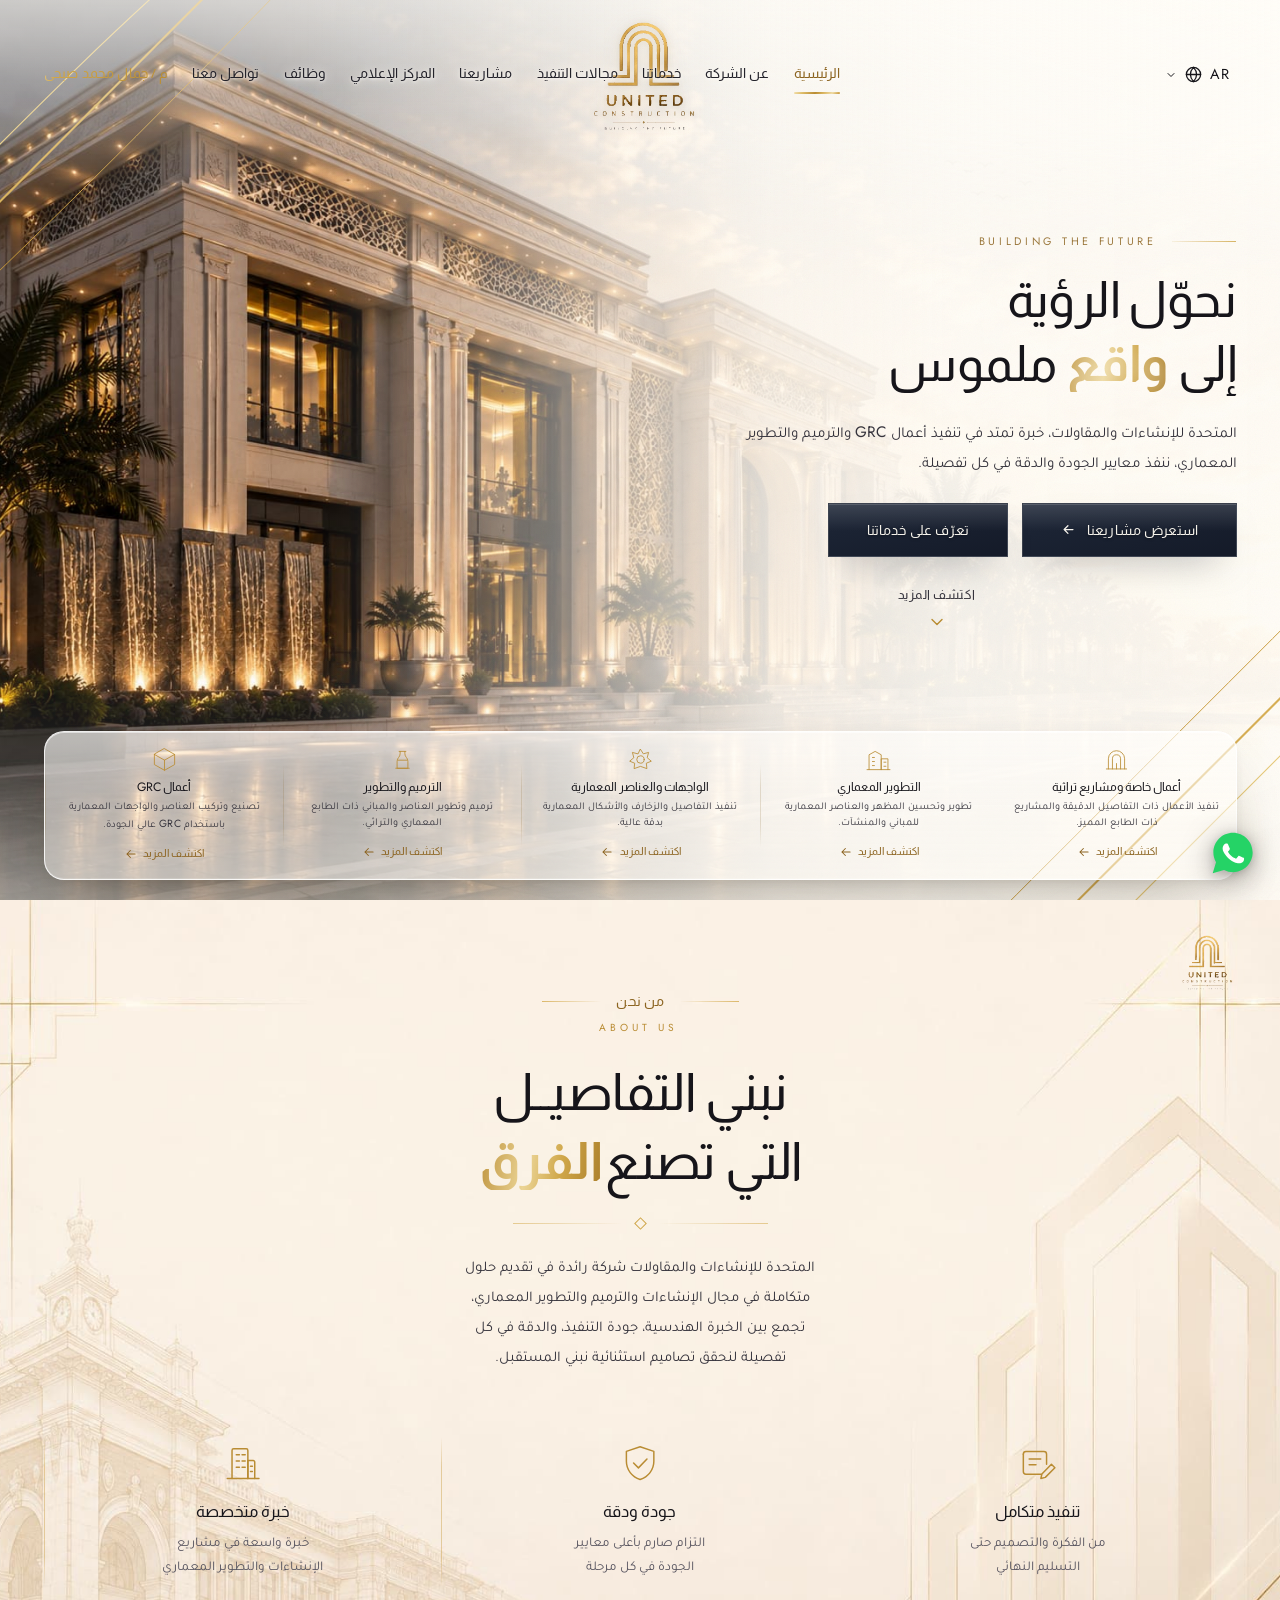
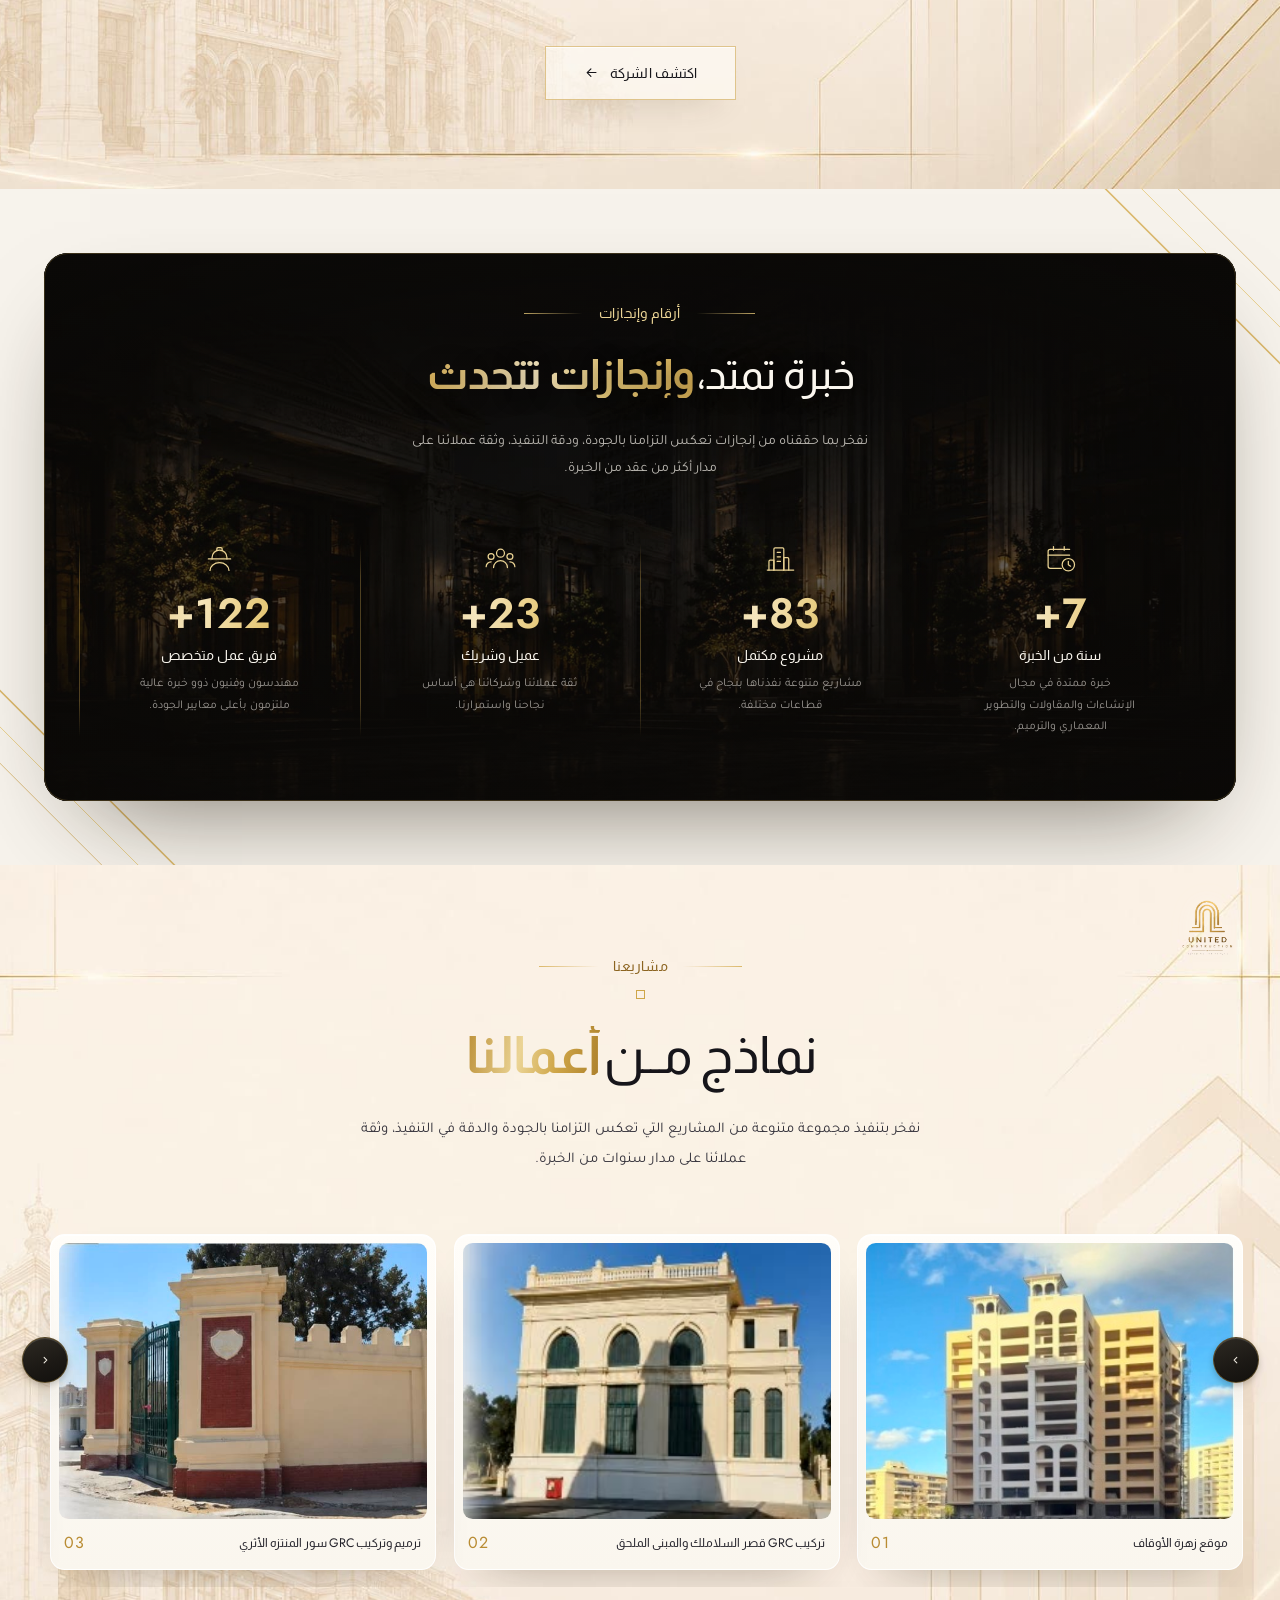
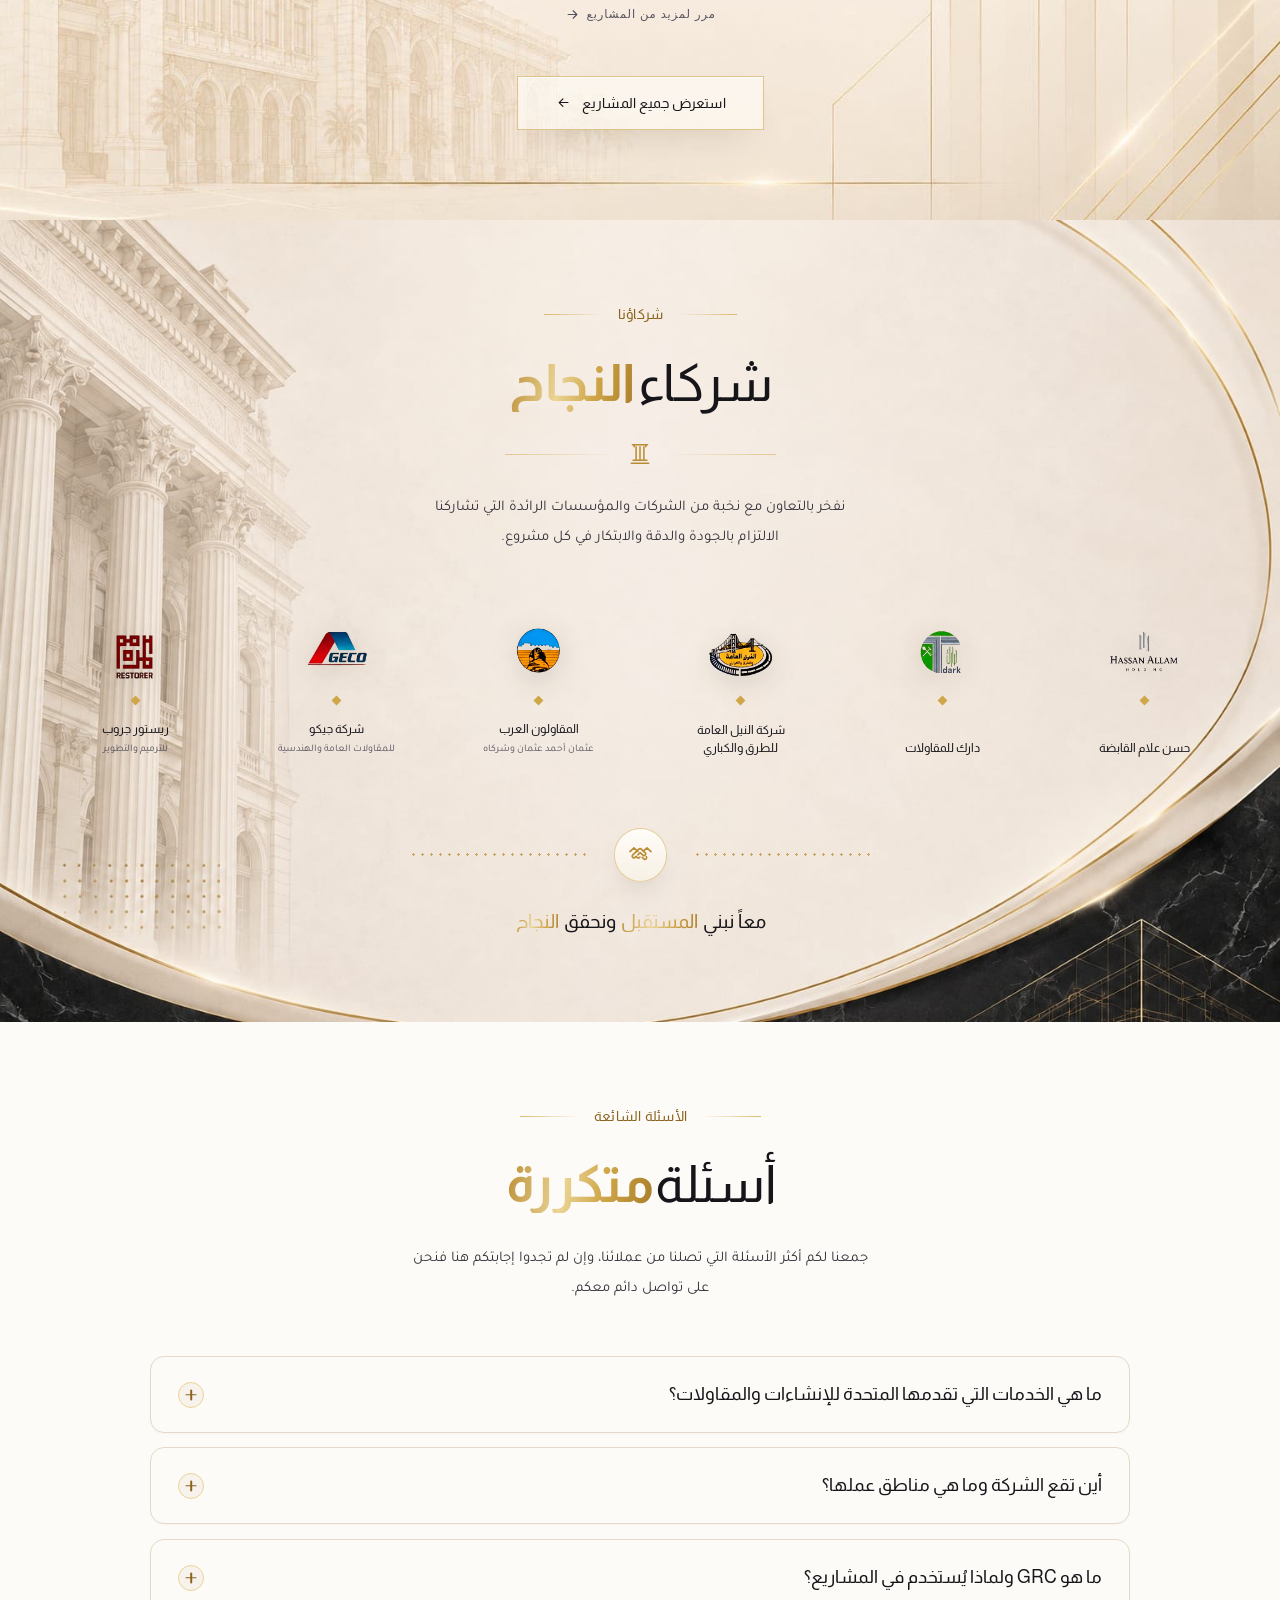
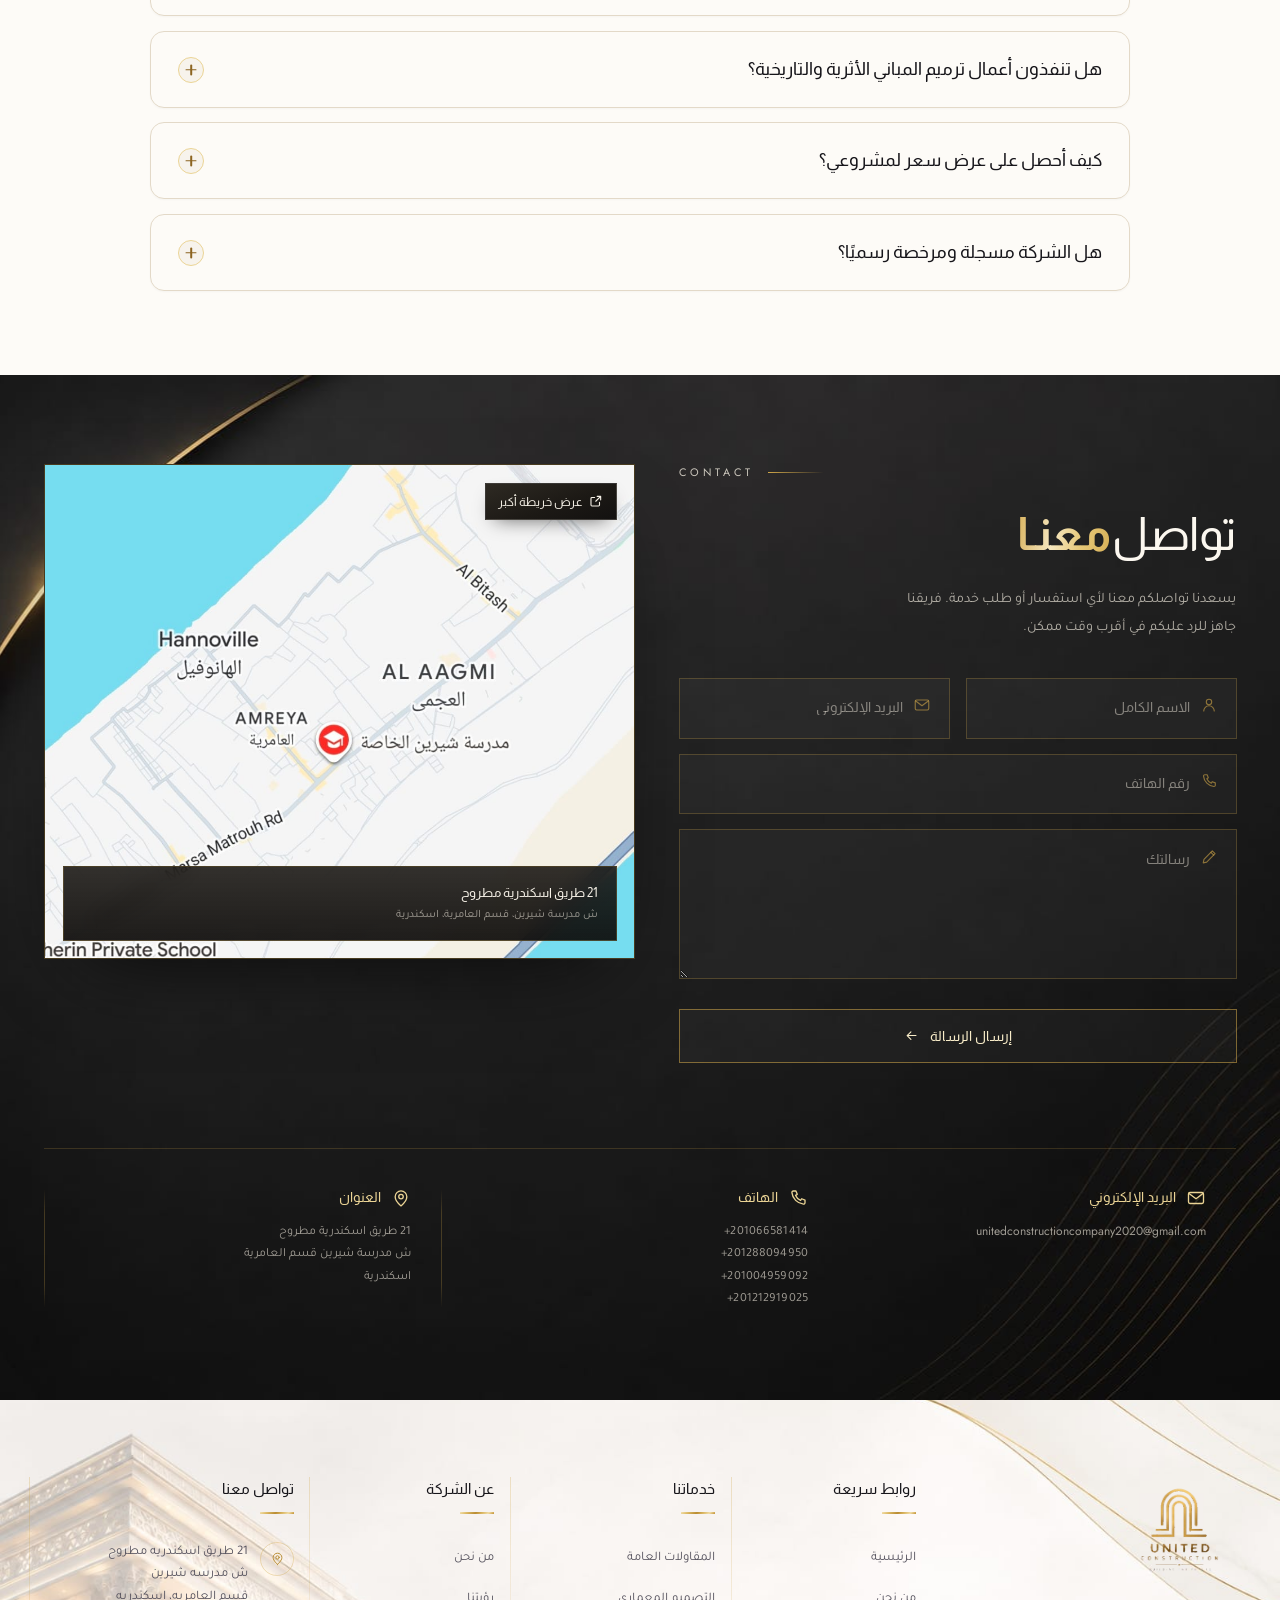
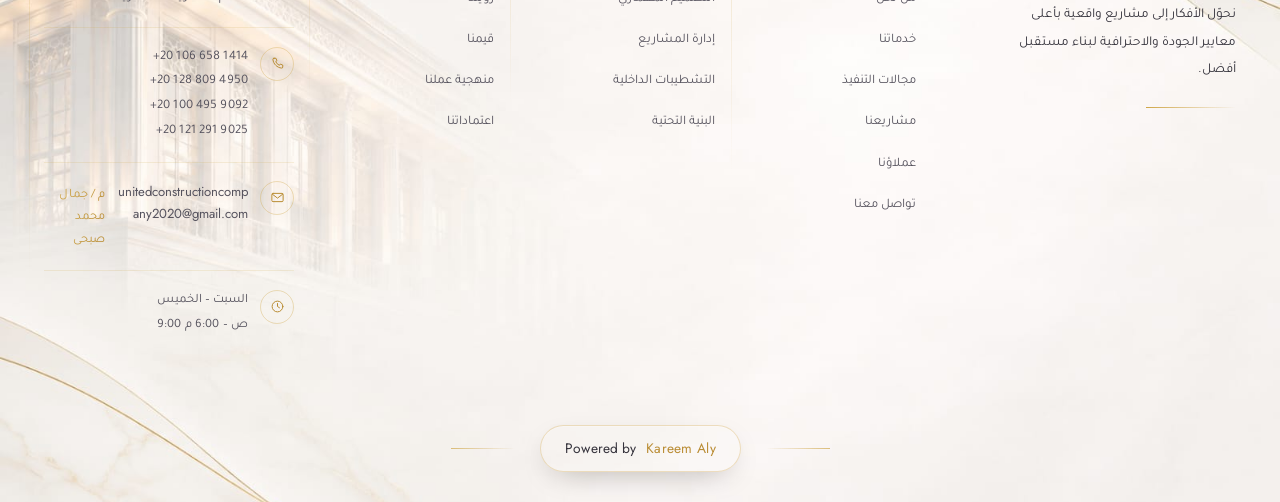
==== index.html @ d544c553 "Add FAQ section with FAQPage structured data Six questions answered from existing site content (serv" ====
<!DOCTYPE html>
<html lang="ar" dir="rtl" data-i18n-title="home.pageTitle">
<head>
<meta charset="UTF-8">
<meta name="viewport" content="width=device-width, initial-scale=1, viewport-fit=cover">
<meta name="theme-color" content="#F7F3EC">
<title>المتحدة للإنشاءات والمقاولات | United Construction</title>
<meta name="description" content="المتحدة للإنشاءات والمقاولات — خبرة تمتد في تنفيذ أعمال GRC والترميم والتطوير المعماري بأعلى معايير الجودة والدقة.">

<link rel="canonical" href="https://unitedconstructioneg.com/">
<meta property="og:type" content="website">
<meta property="og:site_name" content="المتحدة للإنشاءات والمقاولات">
<meta property="og:locale" content="ar_EG">
<meta property="og:url" content="https://unitedconstructioneg.com/">
<meta property="og:title" content="المتحدة للإنشاءات والمقاولات | United Construction">
<meta property="og:description" content="المتحدة للإنشاءات والمقاولات — خبرة تمتد في تنفيذ أعمال GRC والترميم والتطوير المعماري بأعلى معايير الجودة والدقة.">
<meta property="og:image" content="https://unitedconstructioneg.com/assets/hero-bg.jpg">
<meta name="twitter:card" content="summary_large_image">

<script type="application/ld+json">
{
  "@context": "https://schema.org",
  "@graph": [
    {
      "@type": ["GeneralContractor", "Organization"],
      "@id": "https://unitedconstructioneg.com/#organization",
      "name": "المتحدة للإنشاءات والمقاولات",
      "alternateName": "United Construction",
      "url": "https://unitedconstructioneg.com/",
      "logo": {
        "@type": "ImageObject",
        "url": "https://unitedconstructioneg.com/assets/logo.png",
        "width": 541,
        "height": 461
      },
      "image": "https://unitedconstructioneg.com/assets/hero-bg.jpg",
      "description": "المتحدة للإنشاءات والمقاولات — شركة مقاولات في الإسكندرية متخصصة في أعمال الترميم وتصنيع وتركيب GRC والتطوير المعماري والتشطيبات، بخبرة تمتد منذ 2020.",
      "foundingDate": "2020",
      "email": "unitedconstructioncompany2020@gmail.com",
      "telephone": "+201066581414",
      "address": {
        "@type": "PostalAddress",
        "streetAddress": "21 طريق اسكندرية مطروح، ش مدرسة شيرين",
        "addressLocality": "قسم العامرية",
        "addressRegion": "الإسكندرية",
        "addressCountry": "EG"
      },
      "geo": {
        "@type": "GeoCoordinates",
        "latitude": 31.1668088,
        "longitude": 29.8320788
      },
      "hasMap": "https://www.google.com/maps/search/?api=1&query=31.1668088%2C29.8320788",
      "areaServed": {
        "@type": "Country",
        "name": "مصر"
      },
      "contactPoint": [
        {
          "@type": "ContactPoint",
          "telephone": "+201066581414",
          "contactType": "customer service",
          "areaServed": "EG",
          "availableLanguage": ["ar", "en"]
        },
        {
          "@type": "ContactPoint",
          "telephone": "+201288094950",
          "contactType": "sales",
          "areaServed": "EG",
          "availableLanguage": ["ar", "en"]
        }
      ],
      "makesOffer": [
        { "@type": "Offer", "itemOffered": { "@type": "Service", "name": "المقاولات العامة" } },
        { "@type": "Offer", "itemOffered": { "@type": "Service", "name": "التصميم المعماري" } },
        { "@type": "Offer", "itemOffered": { "@type": "Service", "name": "إدارة المشاريع" } },
        { "@type": "Offer", "itemOffered": { "@type": "Service", "name": "التشطيبات الداخلية" } },
        { "@type": "Offer", "itemOffered": { "@type": "Service", "name": "البنية التحتية" } },
        { "@type": "Offer", "itemOffered": { "@type": "Service", "name": "تصنيع وتركيب GRC" } },
        { "@type": "Offer", "itemOffered": { "@type": "Service", "name": "الترميم وإعادة التأهيل" } }
      ]
    },
    {
      "@type": "WebSite",
      "@id": "https://unitedconstructioneg.com/#website",
      "url": "https://unitedconstructioneg.com/",
      "name": "المتحدة للإنشاءات والمقاولات",
      "inLanguage": "ar",
      "publisher": { "@id": "https://unitedconstructioneg.com/#organization" }
    },
    {
      "@type": "WebPage",
      "@id": "https://unitedconstructioneg.com/#webpage",
      "url": "https://unitedconstructioneg.com/",
      "name": "المتحدة للإنشاءات والمقاولات | United Construction",
      "isPartOf": { "@id": "https://unitedconstructioneg.com/#website" },
      "about": { "@id": "https://unitedconstructioneg.com/#organization" },
      "inLanguage": "ar"
    },
    {
      "@type": "FAQPage",
      "@id": "https://unitedconstructioneg.com/#faq",
      "inLanguage": "ar",
      "mainEntity": [
        {
          "@type": "Question",
          "name": "ما هي الخدمات التي تقدمها المتحدة للإنشاءات والمقاولات؟",
          "acceptedAnswer": {
            "@type": "Answer",
            "text": "نقدم المقاولات العامة والتصميم المعماري وإدارة المشاريع والتشطيبات الداخلية وأعمال البنية التحتية، إضافة إلى تصنيع وتركيب عناصر GRC وأعمال الترميم وإعادة التأهيل للمباني الأثرية والتاريخية."
          }
        },
        {
          "@type": "Question",
          "name": "أين تقع الشركة وما هي مناطق عملها؟",
          "acceptedAnswer": {
            "@type": "Answer",
            "text": "مقرنا في 21 طريق اسكندرية مطروح، ش مدرسة شيرين، قسم العامرية بالإسكندرية. ننفذ مشاريعنا في الإسكندرية وجميع أنحاء جمهورية مصر العربية."
          }
        },
        {
          "@type": "Question",
          "name": "ما هو GRC ولماذا يُستخدم في المشاريع؟",
          "acceptedAnswer": {
            "@type": "Answer",
            "text": "الـ GRC هو الخرسانة المسلحة بالألياف الزجاجية، ويُستخدم في تصنيع الواجهات والعناصر المعمارية والزخرفية. يتميز بخفة الوزن مع متانة عالية ومقاومة لعوامل الطقس، ويسمح بتنفيذ تفاصيل معمارية دقيقة تحاكي الحجر الطبيعي."
          }
        },
        {
          "@type": "Question",
          "name": "هل تنفذون أعمال ترميم المباني الأثرية والتاريخية؟",
          "acceptedAnswer": {
            "@type": "Answer",
            "text": "نعم، الترميم وإعادة التأهيل من أهم تخصصاتنا. من أعمالنا ترميم مبنى المتحف اليوناني الروماني، ومبنى محطة مصر، وسور المنتزه الأثري، وقصر السلاملك — بما يحافظ على الطابع المعماري الأصيل مع تلبية متطلبات الاستخدام الحديث."
          }
        },
        {
          "@type": "Question",
          "name": "كيف أحصل على عرض سعر لمشروعي؟",
          "acceptedAnswer": {
            "@type": "Answer",
            "text": "تواصل معنا عبر نموذج التواصل في الموقع أو على الهاتف أو واتساب، وسنقوم بدراسة متطلبات مشروعك وتحليلها ووضع خطة التنفيذ المناسبة قبل تقديم العرض."
          }
        },
        {
          "@type": "Question",
          "name": "هل الشركة مسجلة ومرخصة رسميًا؟",
          "acceptedAnswer": {
            "@type": "Answer",
            "text": "نعم، المتحدة للإنشاءات والمقاولات شركة مسجلة رسميًا ومرخصة لدى الجهات الحكومية المصرية، ولدينا البطاقة الضريبية وتسجيل ضريبة القيمة المضافة."
          }
        }
      ]
    },
    {
      "@type": "SiteNavigationElement",
      "@id": "https://unitedconstructioneg.com/#nav",
      "name": [
        "الرئيسية",
        "عن الشركة",
        "خدماتنا",
        "مجالات التنفيذ",
        "مشاريعنا",
        "عملاؤنا",
        "تواصل معنا"
      ],
      "url": [
        "https://unitedconstructioneg.com/",
        "https://unitedconstructioneg.com/about.html",
        "https://unitedconstructioneg.com/#services",
        "https://unitedconstructioneg.com/fields.html",
        "https://unitedconstructioneg.com/projects-all.html",
        "https://unitedconstructioneg.com/#partners",
        "https://unitedconstructioneg.com/#contact"
      ]
    }
  ]
}
</script>

<link rel="icon" href="assets/logo.png" type="image/png">
<link rel="preload" as="image" href="assets/hero-bg.jpg" fetchpriority="high">

<link rel="preconnect" href="https://fonts.googleapis.com">
<link rel="preconnect" href="https://fonts.gstatic.com" crossorigin>
<link href="https://fonts.googleapis.com/css2?family=Almarai:wght@300;400;700;800&family=Tajawal:wght@200;300;400;500;700;800&family=Cormorant+Garamond:wght@300;400;500&family=Jost:wght@300;400;500&display=swap" rel="stylesheet">

<link rel="stylesheet" href="style.css">
<link rel="stylesheet" href="i18n.css">

<noscript>
  <style>
    /* No JS → skip the entrance sequence and render the finished hero. */
    [data-anim]{ opacity:1 !important; filter:none !important; transform:none !important; }
    [data-anim="rail"]{ transform:translateY(-50%) !important; }
    .hero-img{ opacity:1 !important; transform:none !important; }
    .hero-scrim{ opacity:1 !important; }
    .hero-grain{ opacity:.045 !important; }
    .corner-lines{ opacity:.55 !important; }
    .mobile-menu, .menu-backdrop{ display:none !important; }
    /* Scroll reveals need JS to fire — render them finished instead. */
    [data-reveal]{ opacity:1 !important; transform:none !important; filter:none !important; }
    .sec-bg, .stats-bg{ opacity:1 !important; transform:none !important; }
  </style>
</noscript>
</head>

<body class="is-preload">

<!-- ============================================================
     HEADER
     ============================================================ -->
<header class="site-header" id="siteHeader">
  <div class="header-inner">

    <!-- Logo (right side in RTL) -->
    <a class="brand" href="#" data-i18n-attr="aria-label:a11y.brand" aria-label="المتحدة للإنشاءات والمقاولات — الصفحة الرئيسية" data-anim="logo">
      <img src="assets/logo.png" alt="شعار المتحدة للإنشاءات والمقاولات" data-i18n-attr="alt:a11y.logo" width="541" height="461" decoding="async">
    </a>

    <!-- Desktop navigation -->
    <nav class="main-nav" aria-label="التنقل الرئيسي" data-i18n-attr="aria-label:a11y.mainNav">
      <ul>
        <li><a class="nav-link is-active" href="#hero" data-anim="nav" data-i18n="nav.home">الرئيسية</a></li>
        <li><a class="nav-link" href="about.html" data-anim="nav" data-i18n="nav.about">عن الشركة</a></li>
        <li><a class="nav-link" href="#services" data-anim="nav" data-i18n="nav.services">خدماتنا</a></li>
        <li><a class="nav-link" href="fields.html" data-anim="nav" data-i18n="nav.fields">مجالات التنفيذ</a></li>
        <li><a class="nav-link" href="#projects" data-anim="nav" data-i18n="nav.projects">مشاريعنا</a></li>
        <li><a class="nav-link" href="#" data-anim="nav" data-i18n="nav.media">المركز الإعلامي</a></li>
        <li><a class="nav-link" href="#" data-anim="nav" data-i18n="nav.careers">وظائف</a></li>
        <li><a class="nav-link" href="#" data-anim="nav" data-i18n="nav.contact">تواصل معنا</a></li>
        <li><span class="nav-label" data-anim="nav" data-i18n="nav.engName">م. جمال</span></li>
      </ul>
    </nav>

    <!-- Menu control + language switch, always side by side -->
    <div class="header-actions">
      <div class="lang-wrap" data-anim="nav">
        <button class="lang-switch" type="button" id="langToggle"
                aria-label="اختيار اللغة" data-i18n-attr="aria-label:a11y.langSelect" aria-expanded="false" aria-haspopup="true" aria-controls="langMenu">
          <span class="lang-code" id="langCurrent">AR</span>
          <svg class="lang-globe" viewBox="0 0 24 24" aria-hidden="true" focusable="false">
            <circle cx="12" cy="12" r="9"/>
            <path d="M3 12h18M12 3c2.6 2.7 3.9 5.7 3.9 9s-1.3 6.3-3.9 9c-2.6-2.7-3.9-5.7-3.9-9S9.4 5.7 12 3z"/>
          </svg>
          <svg class="lang-caret" viewBox="0 0 24 24" aria-hidden="true" focusable="false">
            <path d="M6 9l6 6 6-6"/>
          </svg>
        </button>

        <div class="lang-menu" id="langMenu" role="menu" aria-labelledby="langToggle" hidden>
          <button type="button" role="menuitem" data-lang="ar" aria-current="true">
            <span data-i18n="lang.ar">العربية</span><span class="lm-code">AR</span>
          </button>
          <button type="button" role="menuitem" data-lang="en" aria-current="false">
            <span data-i18n="lang.en">English</span><span class="lm-code">EN</span>
          </button>
        </div>
      </div>

      <button class="menu-toggle" type="button" id="menuToggle"
              aria-label="فتح القائمة" data-i18n-attr="aria-label:a11y.menuOpen" aria-expanded="false" aria-controls="mobileMenu" data-anim="nav">
        <span></span><span></span><span></span>
      </button>
    </div>

  </div>
</header>

<!-- Mobile drawer -->
<div class="mobile-menu" id="mobileMenu" hidden>

  <button class="drawer-close" type="button" id="drawerClose" aria-label="إغلاق القائمة" data-i18n-attr="aria-label:a11y.menuClose">
    <svg viewBox="0 0 24 24" aria-hidden="true" focusable="false">
      <path d="M6 6l12 12M18 6L6 18"/>
    </svg>
  </button>

  <div class="drawer-brand">
    <img src="assets/logo.png" alt="شعار المتحدة للإنشاءات والمقاولات" data-i18n-attr="alt:a11y.logo" width="541" height="461" loading="lazy" decoding="async">
  </div>

  <nav aria-label="قائمة الجوال" data-i18n-attr="aria-label:a11y.mobileNav">
    <ul>
      <li><a class="is-active" href="#hero">
        <span class="mi-icon" aria-hidden="true">
          <svg viewBox="0 0 24 24" fill="none"><path d="M4 10.6L12 4l8 6.6"/><path d="M6 9.4V20h12V9.4"/><path d="M10 20v-5.4h4V20"/></svg>
        </span>
        <span data-i18n="nav.home">الرئيسية</span>
      </a></li>

      <li><a href="about.html">
        <span class="mi-icon" aria-hidden="true">
          <svg viewBox="0 0 24 24" fill="none"><circle cx="12" cy="8" r="3.6"/><path d="M5 20c0-3.9 3.1-7 7-7s7 3.1 7 7"/></svg>
        </span>
        <span data-i18n="nav.whoweare">من نحن</span>
      </a></li>

      <li><a href="#services">
        <span class="mi-icon" aria-hidden="true">
          <svg viewBox="0 0 24 24" fill="none"><rect x="4" y="4" width="6.4" height="6.4" rx="1.2"/><rect x="13.6" y="4" width="6.4" height="6.4" rx="1.2"/><rect x="4" y="13.6" width="6.4" height="6.4" rx="1.2"/><rect x="13.6" y="13.6" width="6.4" height="6.4" rx="1.2"/></svg>
        </span>
        <span data-i18n="nav.services">خدماتنا</span>
      </a></li>

      <li><a href="fields.html">
        <span class="mi-icon" aria-hidden="true">
          <svg viewBox="0 0 24 24" fill="none"><path d="M6 5h9l5 5v9a2 2 0 01-2 2H6a2 2 0 01-2-2V7a2 2 0 012-2z"/><path d="M15 5v5h5"/></svg>
        </span>
        <span data-i18n="nav.fields">مجالات التنفيذ</span>
      </a></li>

      <li><a href="#projects">
        <span class="mi-icon" aria-hidden="true">
          <svg viewBox="0 0 24 24" fill="none"><path d="M4 20V6.4A1.4 1.4 0 015.4 5h6.2A1.4 1.4 0 0113 6.4V20"/><path d="M13 20v-8.6h5.6A1.4 1.4 0 0120 12.8V20"/><path d="M2.6 20h18.8"/><path d="M6.6 9h1.8M9.8 9h1.8M6.6 13h1.8M9.8 13h1.8M15.6 15h1.8"/></svg>
        </span>
        <span data-i18n="nav.projects">مشاريعنا</span>
      </a></li>

      <li><a href="#stats">
        <span class="mi-icon" aria-hidden="true">
          <svg viewBox="0 0 24 24" fill="none"><circle cx="9.4" cy="8.4" r="3.1"/><path d="M3.4 19c0-3.3 2.7-6 6-6s6 2.7 6 6"/><path d="M16 5.6a3 3 0 010 5.7"/><path d="M17.4 13.4c1.9.7 3.2 2.5 3.2 4.6"/></svg>
        </span>
        <span data-i18n="nav.clients">عملاؤنا</span>
      </a></li>

      <li><a href="#">
        <span class="mi-icon" aria-hidden="true">
          <svg viewBox="0 0 24 24" fill="none"><rect x="3" y="5.4" width="18" height="13.2" rx="1.8"/><path d="M3.6 6.6L12 13l8.4-6.4"/></svg>
        </span>
        <span data-i18n="nav.contact">تواصل معنا</span>
      </a></li>

      <li><span class="nav-label" data-i18n="nav.engName">م. جمال</span></li>
    </ul>
  </nav>

  <div class="mobile-menu-foot">

    <ul class="drawer-info">
      <li>
        <span class="di-icon" aria-hidden="true">
          <svg viewBox="0 0 24 24" fill="none"><path d="M6.4 3.6h3.1l1.6 4-2 1.3a11.4 11.4 0 006 6l1.3-2 4 1.6v3.1a1.7 1.7 0 01-1.9 1.7C11.4 18.7 5.3 12.6 4.7 5.5a1.7 1.7 0 011.7-1.9z"/></svg>
        </span>
        <span class="di-text">
          <a href="tel:+201066581414" class="ltr-num">+201066581414</a>
          <a href="tel:+201288094950" class="ltr-num">+201288094950</a>
          <a href="tel:+201004959092" class="ltr-num">+201004959092</a>
          <a href="tel:+201212919025" class="ltr-num">+201212919025</a>
        </span>
      </li>

      <li>
        <span class="di-icon" aria-hidden="true">
          <svg viewBox="0 0 24 24" fill="none"><rect x="3" y="5.4" width="18" height="13.2" rx="1.8"/><path d="M3.6 6.6L12 13l8.4-6.4"/></svg>
        </span>
        <span class="di-text">
          <a href="mailto:unitedconstructioncompany2020@gmail.com" class="di-mail">unitedconstructioncompany2020@gmail.com</a>
        </span>
      </li>

      <li>
        <span class="di-icon" aria-hidden="true">
          <svg viewBox="0 0 24 24" fill="none"><path d="M12 21.5s7-5.9 7-11a7 7 0 10-14 0c0 5.1 7 11 7 11z"/><circle cx="12" cy="10.3" r="2.7"/></svg>
        </span>
        <span class="di-text">
          <a href="https://maps.google.com/?q=21+طريق+اسكندرية+مطروح+العامرية+اسكندرية" target="_blank" rel="noopener" data-i18n="drawer.address">21 طريق اسكندرية مطروح ش مدرسة شيرين قسم العامرية اسكندرية</a>
        </span>
      </li>
    </ul>



  </div>
</div>
<div class="menu-backdrop" id="menuBackdrop" hidden></div>


<!-- ============================================================
     HERO
     ============================================================ -->
<main>
<section class="hero" id="hero">

  <!-- Background: the still is the poster, so it paints instantly and
       also stands in wherever the video is blocked (data saver, iOS
       low-power mode, reduced-motion). -->
  <div class="hero-media" aria-hidden="true">
    <video class="hero-video" id="heroVideo"
           poster="assets/hero-bg.jpg"
           autoplay muted loop playsinline preload="metadata"
           disablepictureinpicture tabindex="-1">
      <source src="assets/hero-video.mp4" type="video/mp4">
    </video>
    <img class="hero-img" src="assets/hero-bg.jpg" alt="" fetchpriority="high" decoding="async">
    <div class="hero-scrim"></div>
    <div class="hero-grain"></div>
  </div>

  <!-- Corner ornaments -->
  <div class="corner-lines corner-lines--tr" aria-hidden="true"></div>
  <div class="corner-lines corner-lines--bl" aria-hidden="true"></div>

  <!-- Content -->
  <div class="hero-inner">
    <div class="hero-copy">

      <p class="eyebrow" data-anim="hero" style="--i:0">
        <span class="eyebrow-rule" aria-hidden="true"></span>
        <span data-i18n="hero.eyebrow">BUILDING THE FUTURE</span>
      </p>

      <h1 class="hero-title">
        <span class="line" data-anim="hero" style="--i:1" data-i18n="hero.title1">نحوّل الرؤية</span>
        <span class="line" data-anim="hero" style="--i:2"><span data-i18n="hero.title2Pre">إلى </span><em data-i18n="hero.title2Em">واقع</em><span data-i18n="hero.title2Post"> ملموس</span></span>
      </h1>

      <p class="hero-lede" data-anim="hero" style="--i:3" data-i18n="hero.lede" data-i18n-html>
        المتحدة للإنشاءات والمقاولات، خبرة تمتد في تنفيذ أعمال
        <span class="ltr">GRC</span> والترميم والتطوير المعماري،
        ننفذ معايير الجودة والدقة في كل تفصيلة.
      </p>

      <div class="hero-actions">
        <a class="btn btn-clear" href="projects-all.html" data-anim="hero" style="--i:4">
          <span data-i18n="hero.ctaProjects">استعرض مشاريعنا</span>
          <svg class="arrow" viewBox="0 0 24 24" aria-hidden="true" focusable="false"><path d="M19 12H5M11 6l-6 6 6 6"/></svg>
        </a>
        <a class="btn btn-clear" href="about.html" data-anim="hero" style="--i:5">
          <span data-i18n="hero.ctaServices">تعرّف على خدماتنا</span>
        </a>
      </div>

      <div class="hero-foot">


        <a class="scroll-cue" href="#about" data-anim="hero" style="--i:7">
          <span data-i18n="hero.scrollCue">اكتشف المزيد</span>
          <svg viewBox="0 0 24 24" aria-hidden="true" focusable="false"><path d="M6 9l6 6 6-6"/></svg>
        </a>
      </div>

    </div>
  </div>

  

  <!-- ==========================================================
       GLASS SERVICES BAR
       ========================================================== -->
  <div class="services-wrap" id="services" data-anim="services">
    <div class="services-glass">
      <div class="services-track" id="servicesTrack" role="list">

        <article class="service" role="listitem">
          <span class="service-icon" aria-hidden="true">
            <svg viewBox="0 0 40 40" fill="none">
              <path d="M8 34V19a12 12 0 0124 0v15"/>
              <path d="M14 34V19a6 6 0 0112 0v15"/>
              <path d="M5 34h30M20 34v-8"/>
            </svg>
          </span>
          <h3 data-i18n="svc1.title">أعمال خاصة ومشاريع تراثية</h3>
          <p data-i18n="svc1.desc">تنفيذ الأعمال ذات التفاصيل الدقيقة والمشاريع ذات الطابع المميز.</p>
          <a class="service-link" href="#"><span data-i18n="svc.discover">اكتشف المزيد</span>
            <svg viewBox="0 0 24 24" aria-hidden="true" focusable="false"><path d="M19 12H5M11 6l-6 6 6 6"/></svg>
          </a>
        </article>

        <article class="service" role="listitem">
          <span class="service-icon" aria-hidden="true">
            <svg viewBox="0 0 40 40" fill="none">
              <path d="M6 35V13l9-5 9 5v22"/><path d="M24 35V19h10v16"/><path d="M3 35h34"/>
              <path d="M11 17h3M11 23h3M11 29h3M28 24h3M28 30h3"/>
            </svg>
          </span>
          <h3 data-i18n="svc2.title">التطوير المعماري</h3>
          <p data-i18n="svc2.desc">تطوير وتحسين المظهر والعناصر المعمارية للمباني والمنشآت.</p>
          <a class="service-link" href="#"><span data-i18n="svc.discover">اكتشف المزيد</span>
            <svg viewBox="0 0 24 24" aria-hidden="true" focusable="false"><path d="M19 12H5M11 6l-6 6 6 6"/></svg>
          </a>
        </article>

        <article class="service" role="listitem">
          <span class="service-icon" aria-hidden="true">
            <svg viewBox="0 0 40 40" fill="none">
              <path d="M20 5l4.2 6.6L32 9.5l-2.1 7.8 6.1 5.2-7.4 3 .9 8-9.5-3.3L10.5 33.5l.9-8L4 22.5l6.1-5.2L8 9.5l7.8 2.1z"/>
              <circle cx="20" cy="20" r="5.5"/>
            </svg>
          </span>
          <h3 data-i18n="svc3.title">الواجهات والعناصر المعمارية</h3>
          <p data-i18n="svc3.desc">تنفيذ التفاصيل والزخارف والأشكال المعمارية بدقة عالية.</p>
          <a class="service-link" href="#"><span data-i18n="svc.discover">اكتشف المزيد</span>
            <svg viewBox="0 0 24 24" aria-hidden="true" focusable="false"><path d="M19 12H5M11 6l-6 6 6 6"/></svg>
          </a>
        </article>

        <article class="service" role="listitem">
          <span class="service-icon" aria-hidden="true">
            <svg viewBox="0 0 40 40" fill="none">
              <path d="M15 8h10M16.5 8v3.5c0 5-4.5 6-4.5 11V33h16V22.5c0-5-4.5-6-4.5-11V8"/>
              <path d="M10 33h20"/><path d="M13.5 21h13"/>
            </svg>
          </span>
          <h3 data-i18n="svc4.title">الترميم والتطوير</h3>
          <p data-i18n="svc4.desc">ترميم وتطوير العناصر والمباني ذات الطابع المعماري والتراثي.</p>
          <a class="service-link" href="#"><span data-i18n="svc.discover">اكتشف المزيد</span>
            <svg viewBox="0 0 24 24" aria-hidden="true" focusable="false"><path d="M19 12H5M11 6l-6 6 6 6"/></svg>
          </a>
        </article>

        <article class="service" role="listitem">
          <span class="service-icon" aria-hidden="true">
            <svg viewBox="0 0 40 40" fill="none">
              <path d="M20 4l15 8.5v15L20 36 5 27.5v-15z"/>
              <path d="M5 12.5L20 21l15-8.5M20 21v15"/>
            </svg>
          </span>
          <h3><span data-i18n="svc5.titlePre">أعمال </span><span class="ltr">GRC</span><span data-i18n="svc5.titlePost"></span></h3>
          <p><span data-i18n="svc5.desc1">تصنيع وتركيب العناصر والواجهات المعمارية باستخدام </span><span class="ltr">GRC</span><span data-i18n="svc5.desc2"> عالي الجودة.</span></p>
          <a class="service-link" href="#"><span data-i18n="svc.discover">اكتشف المزيد</span>
            <svg viewBox="0 0 24 24" aria-hidden="true" focusable="false"><path d="M19 12H5M11 6l-6 6 6 6"/></svg>
          </a>
        </article>

      </div>
    </div>

    <!-- mobile carousel progress -->
    <div class="services-dots" id="servicesDots" aria-hidden="true"></div>
  </div>

</section>


<!-- ============================================================
     02 · ABOUT US
     ============================================================ -->
<section class="sec sec--about" id="about" aria-labelledby="aboutTitle">

  <div class="sec-bg" aria-hidden="true"></div>
  <img class="sec-mark" src="assets/logo.png" alt="" width="541" height="461" loading="lazy" decoding="async" aria-hidden="true">

  <div class="sec-inner">

    <div class="sec-head">
      <p class="sec-kicker" data-reveal style="--r:0">
        <span class="k-rule" aria-hidden="true"></span>
        <span data-i18n="about.kicker">من نحن</span>
        <span class="k-rule" aria-hidden="true"></span>
      </p>
      <p class="sec-kicker-en" data-reveal style="--r:1">About&nbsp;Us</p>

      <h2 class="sec-title" id="aboutTitle" data-reveal data-split>
        <span class="line" data-i18n="about.title1">نبني التفاصيــل</span>
        <span class="line"><span data-i18n="about.title2Pre">التي تصنع </span><em data-i18n="about.title2Em">الفرق</em></span>
      </h2>

      <div class="sec-rule" data-reveal style="--r:2" aria-hidden="true">
        <span></span><i></i><span></span>
      </div>

      <p class="sec-lede" data-reveal style="--r:3" data-i18n="about.lede">
        المتحدة للإنشاءات والمقاولات شركة رائدة في تقديم حلول متكاملة في مجال
        الإنشاءات والترميم والتطوير المعماري، تجمع بين الخبرة الهندسية،
        جودة التنفيذ، والدقة في كل تفصيلة لنحقق تصاميم استثنائية نبني المستقبل.
      </p>
    </div>

    <ul class="pillars">

      <li class="pillar" data-reveal style="--r:4">
        <span class="pillar-icon" aria-hidden="true">
          <svg viewBox="0 0 40 40" fill="none">
            <path d="M6 11.5A2.5 2.5 0 018.5 9h17A2.5 2.5 0 0128 11.5V21"/>
            <path d="M6 11.5V28a2.5 2.5 0 002.5 2.5H23"/>
            <path d="M11.5 16h11M11.5 21.5h6.5"/>
            <path d="M32.6 21.1l3.3 3.3-9.1 9.1-4.2 1 1-4.2 9-9.2z"/>
          </svg>
        </span>
        <h3 data-i18n="pillar1.title">تنفيذ متكامل</h3>
        <p data-i18n="pillar1.desc">من الفكرة والتصميم حتى التسليم النهائي</p>
      </li>

      <li class="pillar" data-reveal style="--r:5">
        <span class="pillar-icon" aria-hidden="true">
          <svg viewBox="0 0 40 40" fill="none">
            <path d="M20 4.5l13 4.4v9.4c0 7.9-5.3 14.9-13 17.2-7.7-2.3-13-9.3-13-17.2V8.9l13-4.4z"/>
            <path d="M13.8 19.9l4.6 4.6 8.1-8.4"/>
          </svg>
        </span>
        <h3 data-i18n="pillar2.title">جودة ودقة</h3>
        <p data-i18n="pillar2.desc">التزام صارم بأعلى معايير الجودة في كل مرحلة</p>
      </li>

      <li class="pillar" data-reveal style="--r:6">
        <span class="pillar-icon" aria-hidden="true">
          <svg viewBox="0 0 40 40" fill="none">
            <path d="M9.5 34.5V8A1.5 1.5 0 0111 6.5h12A1.5 1.5 0 0124.5 8v26.5"/>
            <path d="M24.5 34.5V17.5h5A1.5 1.5 0 0131 19v15.5"/>
            <path d="M5 34.5h30"/>
            <path d="M13.5 12h3M19 12h3M13.5 18h3M19 18h3M13.5 24h3M19 24h3M27 23h1.8M27 28h1.8"/>
          </svg>
        </span>
        <h3 data-i18n="pillar3.title">خبرة متخصصة</h3>
        <p data-i18n="pillar3.desc">خبرة واسعة في مشاريع الإنشاءات والتطوير المعماري</p>
      </li>

    </ul>

    <div class="sec-cta" data-reveal style="--r:7">
      <a class="btn btn-outline" href="about.html">
        <span data-i18n="about.cta">اكتشف الشركة</span>
        <svg class="arrow" viewBox="0 0 24 24" aria-hidden="true" focusable="false"><path d="M19 12H5M11 6l-6 6 6 6"/></svg>
      </a>
    </div>

  </div>
</section>


<!-- ============================================================
     03 · NUMBERS & ACHIEVEMENTS
     ============================================================ -->
<section class="sec sec--stats" id="stats" aria-labelledby="statsTitle">

  <span class="stats-orn stats-orn--tr" aria-hidden="true"></span>
  <span class="stats-orn stats-orn--bl" aria-hidden="true"></span>

  <div class="sec-inner">
    <div class="stats-card">

      <div class="stats-bg" aria-hidden="true"></div>
      <div class="stats-veil" aria-hidden="true"></div>

      <div class="stats-content">

        <div class="sec-head">
          <p class="sec-kicker" data-reveal style="--r:0">
            <span class="k-rule" aria-hidden="true"></span>
            <span data-i18n="stats.kicker">أرقام وإنجازات</span>
            <span class="k-rule" aria-hidden="true"></span>
          </p>

          <h2 class="sec-title" id="statsTitle" data-reveal data-split>
            <span class="line"><span data-i18n="stats.titlePre">خبرة تمتد، </span><em data-i18n="stats.titleEm">وإنجازات تتحدث</em></span>
          </h2>

          <p class="sec-lede" data-reveal style="--r:2" data-i18n="stats.lede">
            نفخر بما حققناه من إنجازات تعكس التزامنا بالجودة، ودقة التنفيذ، وثقة عملائنا
            على مدار أكثر من عقد من الخبرة.
          </p>
        </div>

        <ul class="stats-grid">

          <li class="stat" data-reveal style="--r:3">
            <span class="stat-icon" aria-hidden="true">
              <svg viewBox="0 0 40 40" fill="none">
                <path d="M28.5 9H7.5A2.5 2.5 0 005 11.5v18A2.5 2.5 0 007.5 32H21"/>
                <path d="M5 16h26M11.5 5.5V10M24.5 5.5V10"/>
                <path d="M31 9h-2.5"/>
                <circle cx="29.5" cy="27.5" r="7.5"/>
                <path d="M29.5 23.4v4.1l2.7 1.8"/>
              </svg>
            </span>
            <span class="stat-num"><span class="stat-plus">+</span><span class="stat-val" data-count="15">15</span></span>
            <h3 class="stat-label" data-i18n="stat1.label">سنة من الخبرة</h3>
            <p class="stat-desc" data-i18n="stat1.desc">خبرة ممتدة في مجال الإنشاءات والمقاولات والتطوير المعماري والترميم.</p>
          </li>

          <li class="stat" data-reveal style="--r:4">
            <span class="stat-icon" aria-hidden="true">
              <svg viewBox="0 0 40 40" fill="none">
                <path d="M12 34V8.5A1.5 1.5 0 0113.5 7h9A1.5 1.5 0 0124 8.5V34"/>
                <path d="M24 34V19h4.5A1.5 1.5 0 0130 20.5V34"/>
                <path d="M12 34V22H7.5A1.5 1.5 0 006 23.5V34"/>
                <path d="M4 34h32"/>
                <path d="M16 12.5h4M16 18h4M16 23.5h4"/>
              </svg>
            </span>
            <span class="stat-num"><span class="stat-plus">+</span><span class="stat-val" data-count="100">100</span></span>
            <h3 class="stat-label" data-i18n="stat2.label">مشروع مكتمل</h3>
            <p class="stat-desc" data-i18n="stat2.desc">مشاريع متنوعة نفذناها بنجاح في قطاعات مختلفة.</p>
          </li>

          <li class="stat" data-reveal style="--r:5">
            <span class="stat-icon" aria-hidden="true">
              <svg viewBox="0 0 40 40" fill="none">
                <circle cx="20" cy="13.5" r="4.8"/>
                <path d="M11.6 31c0-4.6 3.8-8.4 8.4-8.4s8.4 3.8 8.4 8.4"/>
                <circle cx="8.6" cy="17.6" r="3.6"/>
                <path d="M2.6 30c0-3.3 2.7-6 6-6"/>
                <circle cx="31.4" cy="17.6" r="3.6"/>
                <path d="M37.4 30c0-3.3-2.7-6-6-6"/>
              </svg>
            </span>
            <span class="stat-num"><span class="stat-plus">+</span><span class="stat-val" data-count="50">50</span></span>
            <h3 class="stat-label" data-i18n="stat3.label">عميل وشريك</h3>
            <p class="stat-desc" data-i18n="stat3.desc">ثقة عملائنا وشركائنا هي أساس نجاحنا واستمرارنا.</p>
          </li>

          <li class="stat" data-reveal style="--r:6">
            <span class="stat-icon" aria-hidden="true">
              <svg viewBox="0 0 40 40" fill="none">
                <path d="M11 20.5v-1.7a9 9 0 0118 0v1.7"/>
                <path d="M6.5 20.5h27"/>
                <path d="M16.8 10.6V8.4A1.6 1.6 0 0118.4 6.8h3.2a1.6 1.6 0 011.6 1.6v2.2"/>
                <path d="M8.5 34.5c0-5.2 5.1-9.4 11.5-9.4s11.5 4.2 11.5 9.4"/>
              </svg>
            </span>
            <span class="stat-num"><span class="stat-plus">+</span><span class="stat-val" data-count="250">250</span></span>
            <h3 class="stat-label" data-i18n="stat4.label">فريق عمل متخصص</h3>
            <p class="stat-desc" data-i18n="stat4.desc">مهندسون وفنيون ذوو خبرة عالية ملتزمون بأعلى معايير الجودة.</p>
          </li>

        </ul>

      </div>
    </div>
  </div>
</section>


<!-- ============================================================
     04 · PROJECTS
     ============================================================ -->
<section class="sec sec--projects" id="projects" aria-labelledby="projectsTitle">

  <div class="sec-bg" aria-hidden="true"></div>
  <img class="sec-mark" src="assets/logo.png" alt="" width="541" height="461" loading="lazy" decoding="async" aria-hidden="true">

  <div class="sec-inner">

    <div class="sec-head">
      <p class="sec-kicker" data-reveal style="--r:0">
        <span class="k-rule" aria-hidden="true"></span>
        <span data-i18n="projects.kicker">مشاريعنا</span>
        <span class="k-rule" aria-hidden="true"></span>
      </p>
      <span class="sec-dia" data-reveal style="--r:1" aria-hidden="true"></span>

      <h2 class="sec-title" id="projectsTitle" data-reveal data-split>
        <span class="line"><span data-i18n="projects.titlePre">نماذج مــن </span><em data-i18n="projects.titleEm">أعمالنا</em></span>
      </h2>

      <p class="sec-lede" data-reveal style="--r:2" data-i18n="projects.lede">
        نفخر بتنفيذ مجموعة متنوعة من المشاريع التي تعكس التزامنا بالجودة والدقة في التنفيذ،
        وثقة عملائنا على مدار سنوات من الخبرة.
      </p>
    </div>

    <div class="projects-rail" data-reveal style="--r:3">

      <button class="rail-nav rail-nav--prev" type="button" id="projPrev" aria-label="المشاريع السابقة" data-i18n-attr="aria-label:projects.prev" aria-controls="projectsTrack">
        <svg viewBox="0 0 24 24" aria-hidden="true" focusable="false"><path d="M15 6l-6 6 6 6"/></svg>
      </button>
      <button class="rail-nav rail-nav--next" type="button" id="projNext" aria-label="المشاريع التالية" data-i18n-attr="aria-label:projects.next" aria-controls="projectsTrack">
        <svg viewBox="0 0 24 24" aria-hidden="true" focusable="false"><path d="M9 6l6 6-6 6"/></svg>
      </button>

    <ul class="projects-grid" id="projectsTrack" tabindex="0" aria-label="قائمة المشاريع، يمكن التمرير أفقيًا" data-i18n-attr="aria-label:projects.listLabel">

      <li class="project-card" data-reveal style="--r:3">
        <a href="project.html?id=7">
        <div class="pc-media"><img src="assets/p7/hero.jpeg" alt="موقع زهرة الأوقاف" loading="lazy" decoding="async" width="196" height="150"></div>
        <div class="pc-foot">
          <h3 class="pc-title" data-i18n="p7.title">موقع زهرة الأوقاف</h3>
          <span class="pc-num">01</span>
        </div>
        </a>
      </li>

      <li class="project-card" data-reveal style="--r:4">
        <a href="project.html?id=6">
        <div class="pc-media"><img src="assets/p6/hero.jpg" alt="تركيب GRC قصر السلاملك والمبنى الملحق" loading="lazy" decoding="async" width="204" height="153"></div>
        <div class="pc-foot">
          <h3 class="pc-title"><span data-i18n="p6.titlePre">تركيب </span><span class="ltr">GRC</span><span data-i18n="p6.titlePost"> قصر السلاملك والمبنى الملحق</span></h3>
          <span class="pc-num">02</span>
        </div>
        </a>
      </li>

      <li class="project-card" data-reveal style="--r:5">
        <a href="project.html?id=3">
        <div class="pc-media"><img src="assets/p3/hero.jpeg" alt="ترميم وتركيب GRC سور المنتزه الأثري" loading="lazy" decoding="async" width="201" height="154"></div>
        <div class="pc-foot">
          <h3 class="pc-title"><span data-i18n="p3.titlePre">ترميم وتركيب </span><span class="ltr">GRC</span><span data-i18n="p3.titlePost"> سور المنتزه الأثري</span></h3>
          <span class="pc-num">03</span>
        </div>
        </a>
      </li>

      <li class="project-card" data-reveal style="--r:6">
        <a href="project.html?id=4">
        <div class="pc-media"><img src="assets/p4/hero.jpg" alt="تركيب GRC شاطئ فريدة المنتزه" loading="lazy" decoding="async" width="202" height="151"></div>
        <div class="pc-foot">
          <h3 class="pc-title"><span data-i18n="p4.titlePre">تركيب </span><span class="ltr">GRC</span><span data-i18n="p4.titlePost"> شاطئ فريدة المنتزه</span></h3>
          <span class="pc-num">04</span>
        </div>
        </a>
      </li>

      <li class="project-card" data-reveal style="--r:7">
        <a href="project.html?id=5">
        <div class="pc-media"><img src="assets/p5/hero.jpg" alt="تركيب GRC بوابة المعمورة المنتزه" loading="lazy" decoding="async" width="204" height="142"></div>
        <div class="pc-foot">
          <h3 class="pc-title"><span data-i18n="p5.titlePre">تركيب </span><span class="ltr">GRC</span><span data-i18n="p5.titlePost"> بوابة المعمورة المنتزه</span></h3>
          <span class="pc-num">05</span>
        </div>
        </a>
      </li>

      <li class="project-card" data-reveal style="--r:8">
        <a href="project.html?id=2">
        <div class="pc-media"><img src="assets/p2/hero.jpeg" alt="ترميم وتطوير مبنى محطة مصر بالإسكندرية" loading="lazy" decoding="async" width="241" height="141"></div>
        <div class="pc-foot">
          <h3 class="pc-title" data-i18n="p2.title">ترميم وتطوير مبنى (محطة مصر) بالإسكندرية</h3>
          <span class="pc-num">06</span>
        </div>
        </a>
      </li>

      <li class="project-card" data-reveal style="--r:9">
        <a href="project.html?id=1">
        <div class="pc-media"><img src="assets/p1/hero.jpg" alt="تركيب GRC مبنى ساحة المتحف اليوناني الروماني" loading="lazy" decoding="async" width="225" height="141"></div>
        <div class="pc-foot">
          <h3 class="pc-title"><span data-i18n="p1.titlePre">تركيب </span><span class="ltr">GRC</span><span data-i18n="p1.titlePost"> مبنى ساحة المتحف اليوناني الروماني</span></h3>
          <span class="pc-num">07</span>
        </div>
        </a>
      </li>

    </ul>

    <p class="pg-more" aria-hidden="true">
      <span>
        <span data-i18n="projects.scrollMore">مرر لمزيد من المشاريع</span>
        <svg viewBox="0 0 24 24" aria-hidden="true" focusable="false"><path d="M5 12h14M13 6l6 6-6 6"/></svg>
      </span>
    </p>

    </div>

    <div class="sec-cta" data-reveal style="--r:10">
      <a class="btn btn-outline" href="projects-all.html">
        <span data-i18n="projects.viewAll">استعرض جميع المشاريع</span>
        <svg class="arrow" viewBox="0 0 24 24" aria-hidden="true" focusable="false"><path d="M19 12H5M11 6l-6 6 6 6"/></svg>
      </a>
    </div>

  </div>
</section>

</main>


<!-- ============================================================
     05 · PARTNERS
     ============================================================ -->
<section class="sec sec--partners" id="partners" aria-labelledby="partnersTitle">

  <div class="sec-bg" aria-hidden="true"></div>

  <div class="sec-inner">

    <div class="sec-head">
      <p class="sec-kicker" data-reveal style="--r:0">
        <span class="k-rule" aria-hidden="true"></span>
        <span data-i18n="partners.kicker">شركاؤنا</span>
        <span class="k-rule" aria-hidden="true"></span>
      </p>

      <h2 class="sec-title" id="partnersTitle" data-reveal data-split>
        <span class="line"><span data-i18n="partners.titlePre">شركاء </span><em data-i18n="partners.titleEm">النجاح</em></span>
      </h2>

      <div class="sec-rule sec-rule--column" data-reveal style="--r:2" aria-hidden="true">
        <span></span>
        <i class="rule-column">
          <svg viewBox="0 0 24 24" fill="none">
            <path d="M5 3.4h14M6.6 3.4v1.9M17.4 3.4v1.9"/>
            <path d="M8.4 5.3v12.4M12 5.3v12.4M15.6 5.3v12.4"/>
            <path d="M5.6 17.7h12.8M4 20.6h16"/>
          </svg>
        </i>
        <span></span>
      </div>

      <p class="sec-lede" data-reveal style="--r:3" data-i18n="partners.lede">
        نفخر بالتعاون مع نخبة من الشركات والمؤسسات الرائدة التي تشاركنا الالتزام
        بالجودة والدقة والابتكار في كل مشروع.
      </p>
    </div>

    <ul class="partners-grid">

      <li class="partner" data-reveal style="--r:4">
        <span class="pt-plate">
          <span class="pt-logo"><img src="assets/partner-1.png" alt="حسن علام القابضة" loading="lazy" decoding="async"></span>
          <span class="pt-dot" aria-hidden="true"></span>
          <span class="pt-name" data-i18n="partner1.name">حسن علام القابضة</span>
        </span>
      </li>

      <li class="partner" data-reveal style="--r:5">
        <span class="pt-plate">
          <span class="pt-logo"><img src="assets/partner-2.png" alt="دارك للمقاولات" loading="lazy" decoding="async"></span>
          <span class="pt-dot" aria-hidden="true"></span>
          <span class="pt-name" data-i18n="partner2.name">دارك للمقاولات</span>
        </span>
      </li>

      <li class="partner" data-reveal style="--r:6">
        <span class="pt-plate">
          <span class="pt-logo"><img src="assets/partner-3.png" alt="شركة النيل العامة للطرق والكباري" loading="lazy" decoding="async"></span>
          <span class="pt-dot" aria-hidden="true"></span>
          <span class="pt-name" data-i18n="partner3.name" data-i18n-html>شركة النيل العامة<br>للطرق والكباري</span>
        </span>
      </li>

      <li class="partner" data-reveal style="--r:7">
        <span class="pt-plate">
          <span class="pt-logo"><img src="assets/partner-4.png" alt="المقاولون العرب — عثمان أحمد عثمان وشركاه" loading="lazy" decoding="async"></span>
          <span class="pt-dot" aria-hidden="true"></span>
          <span class="pt-name"><span data-i18n="partner4.name">المقاولون العرب</span>
            <small data-i18n="partner4.sub">عثمان أحمد عثمان وشركاه</small>
          </span>
        </span>
      </li>

      <li class="partner" data-reveal style="--r:8">
        <span class="pt-plate">
          <span class="pt-logo"><img src="assets/partner-5.png" alt="شركة جيكو للمقاولات العامة والهندسية" loading="lazy" decoding="async"></span>
          <span class="pt-dot" aria-hidden="true"></span>
          <span class="pt-name"><span data-i18n="partner5.name">شركة جيكو</span>
            <small data-i18n="partner5.sub">للمقاولات العامة والهندسية</small>
          </span>
        </span>
      </li>

      <li class="partner" data-reveal style="--r:9">
        <span class="pt-plate">
          <span class="pt-logo"><img src="assets/partner-6.png" alt="ريستور جروب للترميم والتطوير" loading="lazy" decoding="async"></span>
          <span class="pt-dot" aria-hidden="true"></span>
          <span class="pt-name"><span data-i18n="partner6.name">ريستور جروب</span>
            <small data-i18n="partner6.sub">للترميم والتطوير</small>
          </span>
        </span>
      </li>

    </ul>

    <p class="partners-foot" data-reveal style="--r:10">
      <span class="pf-rule" aria-hidden="true"></span>
      <span class="pf-mark" aria-hidden="true">
        <svg viewBox="0 0 24 24" fill="none">
          <path d="M9.6 12.3l2.1-2 2.6 2.4a1.5 1.5 0 002-2.2l-3.3-3a2 2 0 00-2.7 0L8 9.7"/>
          <path d="M2.6 9.4l3.6-3.3 3.5 3.2M21.4 9.4l-3.6-3.3-3.2 3"/>
          <path d="M8 9.7l-3 2.8a1.5 1.5 0 002 2.2l1-.9 1 .9a1.5 1.5 0 002.1 0l.4-.4"/>
          <path d="M13.6 14.6l1.6 1.5a1.5 1.5 0 002-2.2"/>
        </svg>
      </span>
      <span class="pf-rule" aria-hidden="true"></span>
    </p>

    <p class="partners-slogan" data-reveal style="--r:11">
      <span data-i18n="partners.sloganPre">معاً نبني </span><em data-i18n="partners.sloganEm1">المستقبل</em><span data-i18n="partners.sloganMid"> ونحقق </span><em data-i18n="partners.sloganEm2">النجاح</em>
    </p>

  </div>
</section>


<!-- ============================================================
     06 · FAQ
     ============================================================ -->
<section class="sec sec--faq" id="faq" aria-labelledby="faqTitle">

  <div class="sec-inner">

    <div class="sec-head">
      <p class="sec-kicker" data-reveal style="--r:0">
        <span class="k-rule" aria-hidden="true"></span>
        <span data-i18n="faq.kicker">الأسئلة الشائعة</span>
        <span class="k-rule" aria-hidden="true"></span>
      </p>

      <h2 class="sec-title" id="faqTitle" data-reveal data-split>
        <span class="line"><span data-i18n="faq.titlePre">أسئلة </span><em data-i18n="faq.titleEm">متكررة</em></span>
      </h2>

      <p class="sec-lede" data-reveal style="--r:2" data-i18n="faq.lede">
        جمعنا لكم أكثر الأسئلة التي تصلنا من عملائنا، وإن لم تجدوا إجابتكم
        هنا فنحن على تواصل دائم معكم.
      </p>
    </div>

    <ul class="faq-list">

      <li class="faq-item" data-reveal style="--r:3">
        <details>
          <summary>
            <span class="fq-q" data-i18n="faq.q1">ما هي الخدمات التي تقدمها المتحدة للإنشاءات والمقاولات؟</span>
            <span class="fq-mark" aria-hidden="true"></span>
          </summary>
          <div class="fq-a">
            <p data-i18n="faq.a1">نقدم المقاولات العامة والتصميم المعماري وإدارة المشاريع والتشطيبات الداخلية وأعمال البنية التحتية، إضافة إلى تصنيع وتركيب عناصر GRC وأعمال الترميم وإعادة التأهيل للمباني الأثرية والتاريخية.</p>
          </div>
        </details>
      </li>

      <li class="faq-item" data-reveal style="--r:4">
        <details>
          <summary>
            <span class="fq-q" data-i18n="faq.q2">أين تقع الشركة وما هي مناطق عملها؟</span>
            <span class="fq-mark" aria-hidden="true"></span>
          </summary>
          <div class="fq-a">
            <p data-i18n="faq.a2">مقرنا في 21 طريق اسكندرية مطروح، ش مدرسة شيرين، قسم العامرية بالإسكندرية. ننفذ مشاريعنا في الإسكندرية وجميع أنحاء جمهورية مصر العربية.</p>
          </div>
        </details>
      </li>

      <li class="faq-item" data-reveal style="--r:5">
        <details>
          <summary>
            <span class="fq-q" data-i18n="faq.q3">ما هو GRC ولماذا يُستخدم في المشاريع؟</span>
            <span class="fq-mark" aria-hidden="true"></span>
          </summary>
          <div class="fq-a">
            <p data-i18n="faq.a3">الـ GRC هو الخرسانة المسلحة بالألياف الزجاجية، ويُستخدم في تصنيع الواجهات والعناصر المعمارية والزخرفية. يتميز بخفة الوزن مع متانة عالية ومقاومة لعوامل الطقس، ويسمح بتنفيذ تفاصيل معمارية دقيقة تحاكي الحجر الطبيعي.</p>
          </div>
        </details>
      </li>

      <li class="faq-item" data-reveal style="--r:6">
        <details>
          <summary>
            <span class="fq-q" data-i18n="faq.q4">هل تنفذون أعمال ترميم المباني الأثرية والتاريخية؟</span>
            <span class="fq-mark" aria-hidden="true"></span>
          </summary>
          <div class="fq-a">
            <p data-i18n="faq.a4">نعم، الترميم وإعادة التأهيل من أهم تخصصاتنا. من أعمالنا ترميم مبنى المتحف اليوناني الروماني، ومبنى محطة مصر، وسور المنتزه الأثري، وقصر السلاملك — بما يحافظ على الطابع المعماري الأصيل مع تلبية متطلبات الاستخدام الحديث.</p>
          </div>
        </details>
      </li>

      <li class="faq-item" data-reveal style="--r:7">
        <details>
          <summary>
            <span class="fq-q" data-i18n="faq.q5">كيف أحصل على عرض سعر لمشروعي؟</span>
            <span class="fq-mark" aria-hidden="true"></span>
          </summary>
          <div class="fq-a">
            <p data-i18n="faq.a5">تواصل معنا عبر نموذج التواصل في الموقع أو على الهاتف أو واتساب، وسنقوم بدراسة متطلبات مشروعك وتحليلها ووضع خطة التنفيذ المناسبة قبل تقديم العرض.</p>
          </div>
        </details>
      </li>

      <li class="faq-item" data-reveal style="--r:8">
        <details>
          <summary>
            <span class="fq-q" data-i18n="faq.q6">هل الشركة مسجلة ومرخصة رسميًا؟</span>
            <span class="fq-mark" aria-hidden="true"></span>
          </summary>
          <div class="fq-a">
            <p data-i18n="faq.a6">نعم، المتحدة للإنشاءات والمقاولات شركة مسجلة رسميًا ومرخصة لدى الجهات الحكومية المصرية، ولدينا البطاقة الضريبية وتسجيل ضريبة القيمة المضافة.</p>
          </div>
        </details>
      </li>

    </ul>

  </div>
</section>


<!-- ============================================================
     07 · CONTACT
     ============================================================ -->
<section class="sec sec--contact" id="contact" aria-labelledby="contactTitle">

  <div class="sec-bg" aria-hidden="true"></div>

  <div class="sec-inner">

    <div class="contact-grid">

      <!-- form column -->
      <div class="contact-col">

        <p class="contact-kicker" data-reveal style="--r:0">
          <span>CONTACT</span>
          <span class="ck-rule" aria-hidden="true"></span>
        </p>

        <h2 class="sec-title contact-title" id="contactTitle" data-reveal data-split>
          <span class="line"><span data-i18n="contact.titlePre">تواصل </span><em data-i18n="contact.titleEm">معنـا</em></span>
        </h2>

        <p class="contact-lede" data-reveal style="--r:2" data-i18n="contact.lede">
          يسعدنا تواصلكم معنا لأي استفسار أو طلب خدمة.
          فريقنا جاهز للرد عليكم في أقرب وقت ممكن.
        </p>

        <form class="contact-form" id="contactForm" novalidate data-reveal style="--r:3">

          <div class="cf-row">
            <label class="cf-field">
              <span class="sr-only" data-i18n="form.name">الاسم الكامل</span>
              <input type="text" name="name" required autocomplete="name" placeholder="الاسم الكامل" data-i18n-attr="placeholder:form.name">
              <span class="cf-icon" aria-hidden="true">
                <svg viewBox="0 0 24 24" fill="none"><circle cx="12" cy="8" r="3.6"/><path d="M5 20c0-3.9 3.1-7 7-7s7 3.1 7 7"/></svg>
              </span>
            </label>

            <label class="cf-field">
              <span class="sr-only" data-i18n="form.email">البريد الإلكتروني</span>
              <input type="email" name="email" required autocomplete="email" placeholder="البريد الإلكتروني" data-i18n-attr="placeholder:form.email">
              <span class="cf-icon" aria-hidden="true">
                <svg viewBox="0 0 24 24" fill="none"><rect x="3" y="5.4" width="18" height="13.2" rx="1.8"/><path d="M3.6 6.6L12 13l8.4-6.4"/></svg>
              </span>
            </label>
          </div>

          <label class="cf-field">
            <span class="sr-only" data-i18n="form.phone">رقم الهاتف</span>
            <input type="tel" name="phone" autocomplete="tel" placeholder="رقم الهاتف" data-i18n-attr="placeholder:form.phone" dir="ltr">
            <span class="cf-icon" aria-hidden="true">
              <svg viewBox="0 0 24 24" fill="none"><path d="M6.4 3.6h3.1l1.6 4-2 1.3a11.4 11.4 0 006 6l1.3-2 4 1.6v3.1a1.7 1.7 0 01-1.9 1.7C11.4 18.7 5.3 12.6 4.7 5.5a1.7 1.7 0 011.7-1.9z"/></svg>
            </span>
          </label>

          <label class="cf-field cf-field--area">
            <span class="sr-only" data-i18n="form.message">رسالتك</span>
            <textarea name="message" rows="4" required placeholder="رسالتك" data-i18n-attr="placeholder:form.message"></textarea>
            <span class="cf-icon" aria-hidden="true">
              <svg viewBox="0 0 24 24" fill="none"><path d="M16.4 3.9l3.7 3.7L8.9 18.8l-4.6 1 1-4.6z"/><path d="M14.6 5.7l3.7 3.7"/></svg>
            </span>
          </label>

          <button class="btn btn-send" type="submit">
            <span data-i18n="form.send">إرسال الرسالة</span>
            <svg class="arrow" viewBox="0 0 24 24" aria-hidden="true" focusable="false"><path d="M19 12H5M11 6l-6 6 6 6"/></svg>
          </button>

          <p class="cf-status" id="contactStatus" role="status" aria-live="polite"></p>
        </form>
      </div>

      <!-- map column -->
      <div class="contact-col contact-col--map" data-reveal style="--r:4">
        <a class="contact-map" href="https://www.google.com/maps/search/?api=1&query=31.1668088%2C29.8320788"
           target="_blank" rel="noopener"
           aria-label="افتح موقعنا على خرائط جوجل — 21 طريق اسكندرية مطروح، ش مدرسة شيرين، قسم العامرية، اسكندرية"
           data-i18n-attr="aria-label:contact.mapAria">
          <img src="assets/map.jpg" alt="خريطة موقع الشركة" loading="lazy" decoding="async">
          <span class="cm-label">
            <strong data-i18n="contact.mapTitle">21 طريق اسكندرية مطروح</strong>
            <span data-i18n="contact.mapSub">ش مدرسة شيرين، قسم العامرية، اسكندرية</span>
          </span>
          <span class="cm-open">
            <svg viewBox="0 0 24 24" fill="none" aria-hidden="true"><path d="M14 4h6v6M20 4l-8.4 8.4"/><path d="M18 14.4V19a1.6 1.6 0 01-1.6 1.6H5A1.6 1.6 0 013.4 19V7.6A1.6 1.6 0 015 6h4.6"/></svg>
            <span data-i18n="contact.mapOpen">عرض خريطة أكبر</span>
          </span>
        </a>
      </div>

    </div>

    <!-- three detail tiles -->
    <ul class="contact-tiles">

      <li class="ct-tile" data-reveal style="--r:5">
        <span class="ct-head">
          <span class="ct-icon" aria-hidden="true">
            <svg viewBox="0 0 24 24" fill="none"><rect x="3" y="5.4" width="18" height="13.2" rx="1.8"/><path d="M3.6 6.6L12 13l8.4-6.4"/></svg>
          </span>
          <span class="ct-label" data-i18n="contact.tileEmail">البريد الإلكتروني</span>
        </span>
        <a class="ct-value ct-value--mail" href="mailto:unitedconstructioncompany2020@gmail.com">unitedconstructioncompany2020@gmail.com</a>
      </li>

      <li class="ct-tile" data-reveal style="--r:6">
        <span class="ct-head">
          <span class="ct-icon" aria-hidden="true">
            <svg viewBox="0 0 24 24" fill="none"><path d="M6.4 3.6h3.1l1.6 4-2 1.3a11.4 11.4 0 006 6l1.3-2 4 1.6v3.1a1.7 1.7 0 01-1.9 1.7C11.4 18.7 5.3 12.6 4.7 5.5a1.7 1.7 0 011.7-1.9z"/></svg>
          </span>
          <span class="ct-label" data-i18n="contact.tilePhone">الهاتف</span>
        </span>
        <a class="ct-value ltr-num" href="tel:+201066581414">+201066581414</a>
        <a class="ct-value ltr-num" href="tel:+201288094950">+201288094950</a>
        <a class="ct-value ltr-num" href="tel:+201004959092">+201004959092</a>
        <a class="ct-value ltr-num" href="tel:+201212919025">+201212919025</a>
      </li>

      <li class="ct-tile" data-reveal style="--r:7">
        <span class="ct-head">
          <span class="ct-icon" aria-hidden="true">
            <svg viewBox="0 0 24 24" fill="none"><path d="M12 21.5s7-5.9 7-11a7 7 0 10-14 0c0 5.1 7 11 7 11z"/><circle cx="12" cy="10.3" r="2.7"/></svg>
          </span>
          <span class="ct-label" data-i18n="contact.tileAddress">العنوان</span>
        </span>
        <a class="ct-value" href="https://www.google.com/maps/search/?api=1&query=31.1668088%2C29.8320788" target="_blank" rel="noopener" data-i18n="contact.addressBlock" data-i18n-html>21 طريق اسكندرية مطروح<br>ش مدرسة شيرين قسم العامرية<br>اسكندرية</a>
      </li>

    </ul>

  </div>
</section>


<!-- ============================================================
     07 · FOOTER
     ============================================================ -->
<footer class="sec sec--footer" id="siteFooter">

  <div class="sec-bg" aria-hidden="true"></div>

  <div class="sec-inner">

    <div class="footer-grid">

      <!-- brand -->
      <div class="fo-brand" data-reveal style="--r:0">
        <img src="assets/logo.png" alt="شعار المتحدة للإنشاءات والمقاولات" data-i18n-attr="alt:a11y.logo" width="541" height="461" loading="lazy" decoding="async">
        <p class="fo-blurb" data-i18n="footer.blurb">
          نحوّل الأفكار إلى مشاريع واقعية بأعلى معايير الجودة والاحترافية
          لبناء مستقبل أفضل.
        </p>
        <span class="fo-brand-rule" aria-hidden="true"></span>
      </div>

      <!-- quick links -->
      <nav class="fo-col" data-reveal style="--r:1" aria-label="روابط سريعة">
        <h3 class="fo-title" data-i18n="footer.quickLinks">روابط سريعة</h3>
        <ul>
          <li><a href="#hero" data-i18n="nav.home">الرئيسية</a></li>
          <li><a href="#about" data-i18n="nav.whoweare">من نحن</a></li>
          <li><a href="#services" data-i18n="nav.services">خدماتنا</a></li>
          <li><a href="fields.html" data-i18n="nav.fields">مجالات التنفيذ</a></li>
          <li><a href="#projects" data-i18n="nav.projects">مشاريعنا</a></li>
          <li><a href="#partners" data-i18n="nav.clients">عملاؤنا</a></li>
          <li><a href="#contact" data-i18n="nav.contact">تواصل معنا</a></li>
        </ul>
      </nav>

      <!-- services -->
      <nav class="fo-col" data-reveal style="--r:2" aria-label="خدماتنا">
        <h3 class="fo-title" data-i18n="footer.services">خدماتنا</h3>
        <ul>
          <li><a href="#services" data-i18n="footer.svc1">المقاولات العامة</a></li>
          <li><a href="#services" data-i18n="footer.svc2">التصميم المعماري</a></li>
          <li><a href="#services" data-i18n="footer.svc3">إدارة المشاريع</a></li>
          <li><a href="#services" data-i18n="footer.svc4">التشطيبات الداخلية</a></li>
          <li><a href="#services" data-i18n="footer.svc5">البنية التحتية</a></li>
        </ul>
      </nav>

      <!-- about -->
      <nav class="fo-col" data-reveal style="--r:3" aria-label="عن الشركة">
        <h3 class="fo-title" data-i18n="footer.aboutCol">عن الشركة</h3>
        <ul>
          <li><a href="about.html" data-i18n="footer.aboutWho">من نحن</a></li>
          <li><a href="about.html#who" data-i18n="footer.aboutVision">رؤيتنا</a></li>
          <li><a href="about.html#why" data-i18n="footer.aboutValues">قيمنا</a></li>
          <li><a href="about.html#flow" data-i18n="footer.aboutFlow">منهجية عملنا</a></li>
          <li><a href="about.html#credentials" data-i18n="footer.aboutCert">اعتماداتنا</a></li>
        </ul>
      </nav>

      <!-- contact -->
      <div class="fo-col fo-col--contact" data-reveal style="--r:4">
        <h3 class="fo-title" data-i18n="footer.contactCol">تواصل معنا</h3>
        <ul class="fo-info">
          <li>
            <span class="fi-icon" aria-hidden="true">
              <svg viewBox="0 0 24 24" fill="none"><path d="M12 21.5s7-5.9 7-11a7 7 0 10-14 0c0 5.1 7 11 7 11z"/><circle cx="12" cy="10.3" r="2.7"/></svg>
            </span>
            <a href="https://www.google.com/maps/search/?api=1&query=31.1668088%2C29.8320788" target="_blank" rel="noopener" data-i18n="footer.addressBlock" data-i18n-html>21 طريق اسكندريه مطروح<br>ش مدرسه شيرين<br>قسم العامريه، اسكندريه</a>
          </li>
          <li>
            <span class="fi-icon" aria-hidden="true">
              <svg viewBox="0 0 24 24" fill="none"><path d="M6.4 3.6h3.1l1.6 4-2 1.3a11.4 11.4 0 006 6l1.3-2 4 1.6v3.1a1.7 1.7 0 01-1.9 1.7C11.4 18.7 5.3 12.6 4.7 5.5a1.7 1.7 0 011.7-1.9z"/></svg>
            </span>
            <span class="fi-stack">
              <a class="ltr-num" href="tel:+201066581414">+20 106 658 1414</a>
              <a class="ltr-num" href="tel:+201288094950">+20 128 809 4950</a>
              <a class="ltr-num" href="tel:+201004959092">+20 100 495 9092</a>
              <a class="ltr-num" href="tel:+201212919025">+20 121 291 9025</a>
            </span>
          </li>
          <li>
            <span class="fi-icon" aria-hidden="true">
              <svg viewBox="0 0 24 24" fill="none"><rect x="3" y="5.4" width="18" height="13.2" rx="1.8"/><path d="M3.6 6.6L12 13l8.4-6.4"/></svg>
            </span>
            <a class="fi-mail" href="mailto:unitedconstructioncompany2020@gmail.com">unitedconstructioncompany2020@gmail.com</a>
            <span class="fi-name" data-i18n="nav.engName">م. جمال</span>
          </li>
          <li>
            <span class="fi-icon" aria-hidden="true">
              <svg viewBox="0 0 24 24" fill="none"><circle cx="12" cy="12" r="8.6"/><path d="M12 7.2V12l3.2 2.1"/></svg>
            </span>
            <span class="fi-stack">
              <span data-i18n="footer.hours">السبت – الخميس</span>
              <span class="ltr-num" data-i18n="footer.hoursTime">9:00 ص – 6:00 م</span>
            </span>
          </li>
        </ul>
      </div>

    </div>

    <div class="footer-bar" data-reveal style="--r:5">
      <span class="fb-rule" aria-hidden="true"></span>
      <p class="fb-credit">
        <span class="fb-en" data-i18n="footer.poweredBy">Powered by</span>
        <a href="https://wa.me/201211179625" target="_blank" rel="noopener"
           aria-label="تواصل مع كريم علي على واتساب" data-i18n-attr="aria-label:a11y.whatsappKareem">Kareem Aly</a>
      </p>
      <span class="fb-rule" aria-hidden="true"></span>
    </div>

  </div>
</footer>


<!-- Floating WhatsApp button — company line, bottom-right -->
<a href="https://wa.me/201066581414" target="_blank" rel="noopener"
   class="wa-float" aria-label="تواصل معنا على واتساب" data-i18n-attr="aria-label:a11y.whatsapp">
  <svg viewBox="0 0 32 32" aria-hidden="true">
    <path fill="#25D366" d="M16.004 3C9.06 3 3.43 8.62 3.43 15.56c0 2.32.62 4.5 1.7 6.38L3 29l7.24-2.1a12.5 12.5 0 005.76 1.42h.01c6.94 0 12.57-5.62 12.57-12.56C28.58 8.62 22.95 3 16.004 3z"/>
    <path fill="#FFF" d="M22.4 19.02c-.34-.17-2-1-2.3-1.1-.31-.12-.53-.17-.76.17-.22.34-.87 1.1-1.07 1.32-.2.23-.4.25-.73.09-.34-.17-1.43-.53-2.72-1.68-1-.9-1.68-2-1.88-2.34-.2-.34-.02-.52.15-.7.15-.15.34-.4.5-.6.17-.2.22-.34.34-.57.11-.23.06-.43-.03-.6-.09-.17-.76-1.85-1.05-2.53-.27-.66-.55-.57-.76-.58l-.65-.01c-.22 0-.6.09-.9.43-.31.34-1.18 1.15-1.18 2.82s1.21 3.27 1.38 3.5c.17.22 2.38 3.63 5.76 5.09.8.35 1.44.55 1.93.71.81.26 1.55.22 2.14.13.65-.1 2-.82 2.28-1.6.28-.8.28-1.48.2-1.62-.08-.14-.3-.22-.64-.39z"/>
  </svg>
</a>

<script src="i18n.js"></script>
<script src="script.js" defer></script>
</body>
</html>
---- style.css ----
/* ============================================================
   UNITED CONSTRUCTION — HERO
   style.css
   ------------------------------------------------------------
   1.  Design tokens
   2.  Reset & base
   3.  Buttons
   4.  Header
   5.  Mobile drawer
   6.  Hero shell & background
   7.  Hero copy
   8.  Side rails (slides / social)
   9.  Glass services bar
   10. Entrance animation
   11. Responsive
   ============================================================ */


/* ============================================================
   1. DESIGN TOKENS
   ============================================================ */
:root{

  /* --- Ivory / cream base --- */
  --cream-50 : #FDFBF7;
  --cream-100: #F7F3EC;
  --cream-200: #EFE8DC;
  --cream-300: #E3D9C8;

  /* --- Gold ramp ---
     Warmer and deeper than a flat yellow: the darks lean bronze and
     the lights lean champagne, which is what reads as "real" metal
     rather than mustard. */
  --gold-900 : #8C6420;
  --gold-700 : #B98C33;
  --gold-500 : #CFA648;
  --gold-300 : #EBD495;
  --gold-100 : #F8ECC8;

  /* Metallic gradients.
     Five stops, not three: a bright champagne edge, a bronze core and
     a second highlight give the surface a rolled-metal turn instead
     of a flat wash. */
  --gold-grad: linear-gradient(135deg,
                #F3E1B0 0%,
                #DDBB68 20%,
                #B98C33 46%,
                #D9B45F 63%,
                #F0DCA6 82%,
                #C39234 100%);
  --gold-grad-hover: linear-gradient(135deg,
                #FBF3D8 0%,
                #EBD495 22%,
                #CFA648 48%,
                #E6C87F 66%,
                #FAF0CD 84%,
                #D2A94D 100%);
  --gold-text: linear-gradient(100deg, #B98C33 0%, #EBD495 40%, #CFA648 66%, #A87C28 100%);
  --gold-rule: linear-gradient(90deg, transparent, var(--gold-500), transparent);

  /* Buttons use graphite, never gold — the metal stays reserved for
     type, hairlines and ornament so it never reads as cheap. */
  --ink-grad      : linear-gradient(160deg,#2E2A23 0%,#1C1915 58%,#131110 100%);
  --ink-grad-hover: linear-gradient(160deg,#3E382D 0%,#28231B 58%,#1A1712 100%);

  /* Deep navy for the hero's own buttons — professional at rest,
     dissolves to glass on approach. */
  --navy-grad: linear-gradient(160deg,#1B2436 0%,#121826 55%,#0B0F19 100%);

  /* --- Ink --- */
  --ink-900: #16151A;
  --ink-800: #23222A;
  --ink-700: #35333C;
  --ink-500: #56535E;
  --ink-400: #6E6B77;

  /* --- Glass system --- */
  --glass-bg      : rgba(255,253,249,.14);
  --glass-bg-soft : rgba(255,253,249,.09);
  --glass-border  : rgba(255,255,255,.34);
  --glass-hi      : rgba(255,255,255,.55);
  --glass-blur    : 26px;
  --glass-sat     : 150%;
  --glass-shadow  : 0 28px 70px -26px rgba(46,34,12,.42),
                    0 4px 18px -8px rgba(46,34,12,.16);

  /* Header: solid ivory bar (matches the approved reference) */
  --header-bg     : #FBF8F2;
  --header-bg-solid: #FDFBF7;

  /* --- Spacing scale --- */
  --sp-1: .25rem;  --sp-2: .5rem;   --sp-3: .75rem;
  --sp-4: 1rem;    --sp-5: 1.5rem;  --sp-6: 2rem;
  --sp-7: 2.75rem; --sp-8: 3.5rem;  --sp-9: 5rem;

  --gutter: clamp(1.15rem, 4.2vw, 4.5rem);
  --maxw  : 1560px;
  --header-h: 150px;              /* sized to clear the large brand mark */
  --radius   : 14px;
  --radius-lg: 22px;

  /* --- Typography --- */
  --font-ar: "Almarai", "Tajawal", system-ui, sans-serif;
  --font-ar-alt: "Tajawal", "Almarai", system-ui, sans-serif;
  --font-en: "Jost", "Cormorant Garamond", ui-sans-serif, system-ui, sans-serif;

  /* --- Motion --- */
  --ease-cine : cubic-bezier(.16,.84,.28,1);
  --ease-soft : cubic-bezier(.33,.9,.35,1);
  --ease-out  : cubic-bezier(.22,1,.36,1);
  --t-fast: .32s;
  --t-med : .55s;
  --t-slow: 1.15s;

  /* Every button's own hover glide — deliberately slower than the
     generic --t-fast/--t-med pace so a colour or shape change never
     snaps. Kept as one token so the whole site's buttons stay in
     lockstep if this ever gets tuned again. */
  --t-btn      : 2.4s;
  --ease-btn   : cubic-bezier(.16,.9,.18,1);

  /* Entrance choreography */
  --seq-bg    : 1600ms;   /* background reveal duration */
  --seq-header: 1450ms;   /* header starts */
  --seq-hero  : 2250ms;   /* hero copy starts */
  --seq-step  : 210ms;    /* stagger between hero items */
  --seq-rail  : 3850ms;
  --seq-svc   : 4150ms;
}


/* ============================================================
   2. RESET & BASE
   ============================================================ */
*,*::before,*::after{ box-sizing:border-box; }

html{
  -webkit-text-size-adjust:100%;
  scroll-behavior:smooth;
  /* The parked mobile drawer is position:fixed, so body's overflow-x
     never clips it and the page picks up a sideways scroll. Clipping
     on the root kills it; `clip` (unlike `hidden`) leaves the root a
     non-scroll-container, so smooth scrolling keeps working. */
  overflow-x:hidden;
  overflow-x:clip;
}

body{
  margin:0;
  font-family:var(--font-ar);
  background:var(--cream-100);
  color:var(--ink-800);
  line-height:1.65;
  overflow-x:hidden;
  -webkit-font-smoothing:antialiased;
  -moz-osx-font-smoothing:grayscale;
  text-rendering:optimizeLegibility;
}

img,svg{ display:block; max-width:100%; }
h1,h2,h3,h4,p,ul,ol,figure{ margin:0; }
/* Without this, the first in-flow block's top margin collapses out of
   <main> and drops the hero ~26px, exposing a strip of body colour
   above the fixed header. */
main{ display:block; margin:0; }
ul{ list-style:none; padding:0; }
a{ color:inherit; text-decoration:none; }
button{ font:inherit; color:inherit; background:none; border:0; cursor:pointer; }

:focus-visible{
  outline:2px solid var(--gold-700);
  outline-offset:3px;
  border-radius:6px;
}

/* inline latin runs inside arabic text */
.ltr{ direction:ltr; unicode-bidi:isolate; display:inline-block; font-family:var(--font-en); font-weight:500; letter-spacing:.02em; }

/* lock scroll while drawer open */
body.nav-open{ overflow:hidden; }


/* ============================================================
   3. BUTTONS
   ============================================================ */
.btn{
  --btn-py: .95rem;
  --btn-px: 1.85rem;
  position:relative;
  display:inline-flex;
  align-items:center;
  justify-content:center;
  gap:.7rem;
  padding:var(--btn-py) var(--btn-px);
  border-radius:0;                 /* straight edges, not pills */
  font-family:var(--font-ar);
  font-weight:700;
  font-size:clamp(.9rem,1vw,1rem);
  line-height:1;
  letter-spacing:.005em;
  white-space:nowrap;
  isolation:isolate;
  overflow:hidden;
  transition:transform var(--t-btn) var(--ease-btn),
             box-shadow var(--t-btn) var(--ease-btn),
             color var(--t-btn) var(--ease-btn),
             border-color var(--t-btn) var(--ease-btn),
             background-color var(--t-btn) var(--ease-btn),
             background var(--t-btn) var(--ease-btn),
             text-shadow var(--t-btn) var(--ease-btn),
             backdrop-filter var(--t-btn) var(--ease-btn);
  will-change:transform;
}
.btn .arrow{
  width:1.05em; height:1.05em;
  fill:none; stroke:currentColor;
  stroke-width:1.8; stroke-linecap:round; stroke-linejoin:round;
  transition:transform var(--t-btn) var(--ease-btn);
}
.btn:hover .arrow{ transform:translateX(-5px); }

.btn-sm{ --btn-py:.58rem; --btn-px:1.05rem; font-size:.78rem; gap:.5rem; }
.btn-sm .arrow{ width:.95em; height:.95em; }

/* --- Primary: translucent metallic gold ---
   Tinted glass rather than a solid fill: the plaza reads faintly
   through it, but the label stays fully legible. */
.btn-gold{
  color:#FFFCF2;
  background:linear-gradient(135deg,
      rgba(243,225,176,.94) 0%,
      rgba(221,187,104,.90) 20%,
      rgba(185,140,51,.94)  46%,
      rgba(217,180,95,.90)  63%,
      rgba(240,220,166,.94) 82%,
      rgba(195,146,52,.94)  100%);
  border:1px solid rgba(255,246,214,.5);
  -webkit-backdrop-filter:blur(14px) saturate(160%);
  backdrop-filter:blur(14px) saturate(160%);
  box-shadow:0 14px 32px -12px rgba(140,100,32,.58),
             0 2px 6px -2px rgba(92,64,16,.28),
             inset 0 1px 0 rgba(255,250,228,.72),
             inset 0 -1px 0 rgba(108,76,20,.34);
  text-shadow:0 1px 3px rgba(92,64,16,.5);
}
/* sheen */
.btn-gold::after{
  content:"";
  position:absolute; inset:0;
  background:linear-gradient(115deg,
      transparent 32%,
      rgba(255,255,255,.55) 47%,
      rgba(255,255,255,.14) 56%,
      transparent 68%);
  transform:translateX(-130%);
  transition:transform 1.8s var(--ease-btn);
  z-index:-1;
}
.btn-gold:hover{
  background:linear-gradient(135deg,
      rgba(251,243,216,.96) 0%,
      rgba(235,212,149,.94) 22%,
      rgba(207,166,72,.96)  48%,
      rgba(230,200,127,.94) 66%,
      rgba(250,240,205,.96) 84%,
      rgba(210,169,77,.96)  100%);
  border-color:rgba(255,250,230,.68);
  transform:translateY(-2px) scale(1.012);
  box-shadow:0 20px 44px -14px rgba(140,100,32,.66),
             0 3px 8px -2px rgba(92,64,16,.3),
             inset 0 1px 0 rgba(255,252,238,.82),
             inset 0 -1px 0 rgba(108,76,20,.3);
}
.btn-gold:hover::after{ transform:translateX(130%); }
.btn-gold:active{ transform:translateY(-1px) scale(1.005); }

/* --- Clear glass: no fill of its own, just blur + a hairline.
   The plaza reads straight through and the label stays black. --- */
/* Professional navy pane at rest — reads as a real control against
   the bright plaza. On approach it dissolves into glass: the fill
   fades out, the blur takes over, and the label turns to ink so it
   stays legible once the artwork shows through. */
.btn-clear{
  position:relative;
  color:#F5F2EA;
  background:var(--navy-grad);
  border:1px solid rgba(255,255,255,.16);
  box-shadow:0 16px 38px -20px rgba(8,10,18,.55),
             inset 0 1px 0 rgba(255,255,255,.14);
  text-shadow:0 1px 3px rgba(0,0,0,.35);
  transition:background var(--t-btn) var(--ease-btn),
             color var(--t-btn) var(--ease-btn),
             border-color var(--t-btn) var(--ease-btn),
             box-shadow var(--t-btn) var(--ease-btn),
             text-shadow var(--t-btn) var(--ease-btn),
             backdrop-filter var(--t-btn) var(--ease-btn),
             transform var(--t-btn) var(--ease-btn);
}
/* a soft highlight across the upper half, like light on a lacquered
   surface — present at rest, fades once the glass takes over */
.btn-clear::before{
  content:"";
  position:absolute;
  inset:0 0 auto 0;
  height:52%;
  background:linear-gradient(180deg, rgba(255,255,255,.14), transparent);
  pointer-events:none;
  transition:opacity var(--t-btn) var(--ease-btn);
}
.btn-clear .arrow{ stroke-width:2; }

.btn-clear:hover{
  color:var(--ink-900);
  background:linear-gradient(160deg,
      rgba(255,255,255,.20) 0%,
      rgba(255,255,255,.07) 46%,
      rgba(255,255,255,.13) 100%);
  border-color:rgba(255,255,255,.55);
  -webkit-backdrop-filter:blur(22px) saturate(150%);
  backdrop-filter:blur(22px) saturate(150%);
  text-shadow:0 1px 10px rgba(255,253,248,.9),
              0 1px 2px rgba(255,253,248,.7);
  transform:translateY(-2px) scale(1.012);
  box-shadow:0 14px 36px -22px rgba(46,34,12,.38),
             inset 0 1px 0 rgba(255,255,255,.75),
             inset 0 -1px 0 rgba(255,255,255,.28);
}
.btn-clear:hover::before{ opacity:0; }
.btn-clear:active{ transform:translateY(-1px) scale(1.005); }

/* --- Secondary: ivory glass --- */
.btn-ghost{
  color:var(--ink-900);
  background:rgba(255,253,248,.26);
  border:1px solid rgba(255,255,255,.55);
  -webkit-backdrop-filter:blur(18px) saturate(145%);
  backdrop-filter:blur(18px) saturate(145%);
  box-shadow:0 10px 30px -16px rgba(46,34,12,.32),
             inset 0 1px 0 rgba(255,255,255,.65);
  text-shadow:0 1px 10px rgba(255,253,248,.75);
}
.btn-ghost:hover{
  background:rgba(255,253,248,.46);
  border-color:rgba(214,174,85,.72);
  color:var(--gold-900);
  transform:translateY(-2px) scale(1.012);
}
.btn-ghost:active{ transform:translateY(-1px) scale(1.005); }


/* ============================================================
   4. HEADER
   ============================================================ */
.site-header{
  position:fixed;
  inset:0 0 auto 0;
  z-index:60;
  height:var(--header-h);
  display:flex;
  align-items:center;
  /* Fully transparent: the hero plaza runs behind it and every item
     floats over the artwork. Only once scrolled does a whisper of
     ivory glass appear so the links stay legible over content. */
  background:transparent;
  border-bottom:1px solid transparent;
  /* the fog sits behind the row's contents */
  isolation:isolate;
  transition:height var(--t-med) var(--ease-out),
             background-color var(--t-med) var(--ease-out),
             box-shadow var(--t-med) var(--ease-out),
             border-color var(--t-med) var(--ease-out),
             backdrop-filter var(--t-med) var(--ease-out);
}
/* Soft ivory fog spilling down from the top edge, weighted to the
   inline-start (right in RTL) so it backs the brand mark and the
   controls without dulling the plaza on the other side. */
.site-header::before{
  content:"";
  position:absolute;
  inset:0 0 auto 0;
  height:190%;
  z-index:-1;
  pointer-events:none;
  background:
    linear-gradient(to left,
        rgba(255,253,248,.62) 0%,
        rgba(255,253,248,.42) 26%,
        rgba(255,253,248,.18) 52%,
        rgba(255,253,248,0)   78%),
    linear-gradient(to bottom,
        rgba(255,253,248,.52) 0%,
        rgba(255,253,248,.24) 42%,
        rgba(255,253,248,0)   100%);
  -webkit-mask-image:linear-gradient(to bottom, #000 0%, #000 46%, transparent 100%);
  mask-image:linear-gradient(to bottom, #000 0%, #000 46%, transparent 100%);
  transition:opacity var(--t-med) var(--ease-out);
}
/* the glass bar takes over once scrolled, so the fog steps aside */
.site-header.is-stuck::before{ opacity:0; }

.site-header.is-stuck{
  height:112px;
  background:rgba(253,251,247,.72);
  -webkit-backdrop-filter:blur(22px) saturate(150%);
  backdrop-filter:blur(22px) saturate(150%);
  border-bottom-color:rgba(200,155,60,.20);
  box-shadow:0 12px 40px -24px rgba(46,34,12,.28);
}

/* Controls hold the row start (right in RTL), the brand sits dead
   centre, and the nav takes the end. The two 1fr side columns are
   equal, so the mark stays optically centred whatever they contain. */
.header-inner{
  width:100%;
  max-width:var(--maxw);
  margin-inline:auto;
  padding-inline:var(--gutter);
  display:grid;
  /* The side columns are equal so the brand stays centred, but each
     is allowed to grow to its content — a plain 1fr would cap the
     nav at half the leftover space and wrap the links. */
  grid-template-columns:minmax(0,1fr) auto minmax(0,1fr);
  align-items:center;
  gap:clamp(.8rem,1.8vw,2rem);
}

/* --- Brand --- */
.brand{
  display:block;
  order:2;
  grid-column:2;
  justify-self:center;
  transition:transform var(--t-med) var(--ease-out);
}
/* menu + language pair, pinned to the right */
.header-actions{ order:1; grid-column:1; }
.main-nav      { order:3; grid-column:3; }
/* The mark is a near-square stacked lockup, so it needs more
   height than a wide wordmark to read at the same weight. */
.brand img{
  width:auto;
  height:clamp(122px,10.5vw,164px);
  object-fit:contain;
  /* lifts the gold off a bright sky without altering the artwork */
  filter:drop-shadow(0 2px 10px rgba(255,252,246,.9))
         drop-shadow(0 1px 3px rgba(90,66,20,.22));
}
.site-header.is-stuck .brand img{ height:clamp(92px,7.6vw,116px); }
.brand:hover{ transform:translateY(-1px); }

/* --- Nav ---
   The controls hold the start and the brand the centre, so the links
   run from the end (left in RTL) back toward the mark. */
.main-nav{ justify-self:end; min-width:0; }
.main-nav ul{
  display:flex;
  align-items:center;
  flex-wrap:nowrap;          /* links stay on one line */
  gap:clamp(.9rem,1.9vw,2.15rem);
}
.nav-link{ white-space:nowrap; }
.nav-link{
  position:relative;
  display:inline-block;
  padding:.5rem 0;
  font-size:clamp(.86rem,.95vw,.98rem);
  font-weight:700;
  color:var(--ink-800);
  letter-spacing:.004em;
  /* All-caps menu label. Arabic script has no case, so this only
     visibly affects the English nav (and any Latin fragment inside
     an Arabic label) — Arabic text renders exactly as written. */
  text-transform:uppercase;
  /* the bar is transparent, so each link carries its own halo */
  text-shadow:0 1px 12px rgba(255,253,248,.95),
              0 1px 3px rgba(255,253,248,.8);
  transition:color var(--t-btn) var(--ease-btn);
}
.nav-link::after{
  content:"";
  position:absolute;
  inset-inline-start:0;
  bottom:0;
  height:1.5px;
  width:100%;
  background:var(--gold-grad);
  border-radius:2px;
  transform:scaleX(0);
  transform-origin:right center;
  transition:transform var(--t-btn) var(--ease-btn);
}
.nav-link:hover{ color:var(--gold-900); }
.nav-link:hover::after{ transform:scaleX(1); }
.nav-link.is-active{ color:var(--gold-900); }
.nav-link.is-active::after{ transform:scaleX(1); }

/* --- Plain label in the nav row: a name, not a link ---
   Same size/rhythm as the nav links so it sits in the row without
   drawing attention, but no underline and no hover state — it
   isn't interactive, so it shouldn't look like it is. The gold
   fill sweeps a bright highlight band across the letters on a
   slow loop — a quiet shimmer, not a flashy animation. */
.nav-label{
  display:inline-block;
  padding:.5rem 0;
  font-family:var(--font-ar);
  font-size:clamp(.86rem,.95vw,.98rem);
  font-weight:700;
  font-style:normal;
  letter-spacing:.01em;
  white-space:nowrap;
  background-image:linear-gradient(100deg,
      var(--gold-700) 0%,
      var(--gold-700) 38%,
      #FFF6DC 50%,
      var(--gold-500) 62%,
      var(--gold-700) 100%);
  background-size:240% 100%;
  background-position:100% 0;
  -webkit-background-clip:text;
  background-clip:text;
  color:transparent;
  -webkit-text-fill-color:transparent;
  animation:navLabelShine 5.5s linear infinite;
}
@keyframes navLabelShine{
  0%{ background-position:180% 0; }
  100%{ background-position:-80% 0; }
}
@supports not ((-webkit-background-clip:text) or (background-clip:text)){
  .nav-label{ color:var(--gold-900); -webkit-text-fill-color:var(--gold-900); animation:none; }
}
@media (prefers-reduced-motion:reduce){
  .nav-label{ animation:none; background-position:0 0; }
}

/* --- Actions --- */
.header-actions{
  display:flex;
  align-items:center;
  justify-self:start;      /* RTL: hugs the right edge */
  gap:clamp(.6rem,1.2vw,1.15rem);
}

/* --- Language switch + its menu --- */
.lang-wrap{ position:relative; }

/* Bare mark, no plate — it carries a text halo instead so it stays
   legible over the artwork. */
.lang-switch{
  display:inline-flex;
  align-items:center;
  gap:.45rem;
  padding:.5rem .35rem;
  font-family:var(--font-en);
  font-size:.9rem;
  font-weight:600;
  letter-spacing:.1em;
  color:var(--ink-900);
  background:none;
  border:0;
  box-shadow:none;
  text-shadow:0 1px 10px rgba(255,253,248,.95),
              0 1px 3px rgba(255,253,248,.8);
  transition:color var(--t-btn) var(--ease-btn);
}
.lang-caret{
  width:12px; height:12px;
  fill:none; stroke:currentColor;
  stroke-width:2; stroke-linecap:round; stroke-linejoin:round;
  transition:transform var(--t-fast) var(--ease-out);
}
.lang-switch[aria-expanded="true"] .lang-caret{ transform:rotate(180deg); }

.lang-menu{
  position:absolute;
  top:calc(100% + .5rem);
  /* .header-actions (holding the switch) sits at the header's own
     *start* edge in both directions (justify-self:start on the
     grid column) — right in RTL, left in LTR. So the switch itself
     always sits near the outer edge, and the panel has to grow
     toward the header's centre — i.e. from the switch's inline-
     start edge outward — or it runs straight off that outer edge.
     inset-inline-start is direction-aware, so this holds in both
     languages without a separate override. max-width is a hard
     backstop so it can never exceed the viewport regardless. */
  inset-inline-start:0;
  z-index:20;
  min-width:132px;
  max-width:calc(100vw - 1.6rem);
  padding:.3rem;
  display:grid;
  gap:.12rem;
  background:linear-gradient(180deg, rgba(255,253,249,.97), rgba(250,246,238,.94));
  border:1px solid rgba(207,166,72,.34);
  box-shadow:0 22px 48px -22px rgba(46,34,12,.5),
             inset 0 1px 0 rgba(255,255,255,.9);
  -webkit-backdrop-filter:blur(18px) saturate(140%);
  backdrop-filter:blur(18px) saturate(140%);
  /* closed state — released by [hidden] removal + .is-open */
  opacity:0;
  transform:translateY(-6px);
  pointer-events:none;
  transition:opacity var(--t-fast) var(--ease-out),
             transform var(--t-fast) var(--ease-out);
}
.lang-menu[hidden]{ display:grid; }   /* keep it animatable */
.lang-menu.is-open{
  opacity:1;
  transform:translateY(0);
  pointer-events:auto;
}
.lang-menu button{
  display:flex;
  align-items:center;
  justify-content:space-between;
  gap:.7rem;
  width:100%;
  padding:.6rem .75rem;
  font-family:var(--font-ar);
  font-size:.85rem;
  font-weight:700;
  color:var(--ink-800);
  text-align:start;
  transition:background-color var(--t-btn) var(--ease-btn),
             color var(--t-btn) var(--ease-btn);
}
.lang-menu button:hover{
  background:rgba(207,166,72,.14);
  color:var(--gold-900);
}
.lang-menu button[aria-current="true"]{
  background:rgba(207,166,72,.2);
  color:var(--gold-900);
}
.lang-menu .lm-code{
  font-family:var(--font-en);
  font-size:.74rem;
  font-weight:600;
  letter-spacing:.08em;
  opacity:.7;
}
.lang-globe{
  width:19px; height:19px;
  fill:none; stroke:currentColor;
  stroke-width:1.6; stroke-linecap:round;
  transition:transform .7s var(--ease-out);
}
.lang-switch:hover{ color:var(--gold-900); }
.lang-switch:hover .lang-globe{ transform:rotate(180deg); }

/* --- Hamburger (mobile) --- */
.menu-toggle{
  /* Bare mark, no plate behind it — the strokes sit straight on the
     artwork the way a storefront header icon does. The 40px box is
     only the tap target; the glyph itself is 24px wide. */
  display:none;
  width:40px; height:40px;
  border:0;
  background:none;
  box-shadow:none;
  padding:0;
  flex-direction:column;
  align-items:center;
  justify-content:center;
  gap:7px;
}
/* Three even hairlines, evenly spaced — the classic mark, kept thin
   and wide so it reads refined rather than chunky. */
.menu-toggle span{
  display:block;
  height:1.3px;
  width:26px;
  background:var(--ink-900);
  border-radius:0;
  /* the bars carry their own lift now that no plate does it */
  box-shadow:0 1px 6px rgba(255,253,248,.95);
  transition:transform var(--t-btn) var(--ease-btn),
             opacity var(--t-btn) var(--ease-btn),
             width var(--t-med) var(--ease-out);
}
/* collapse to an X: outer strokes cross, middle one fades */
.menu-toggle[aria-expanded="true"] span:nth-child(1){ transform:translateY(7.3px) rotate(-45deg); }
.menu-toggle[aria-expanded="true"] span:nth-child(2){ opacity:0; transform:scaleX(.4); }
.menu-toggle[aria-expanded="true"] span:nth-child(3){ transform:translateY(-7.3px) rotate(45deg); }


/* ============================================================
   5. MOBILE DRAWER
   ============================================================ */
/* A tall obsidian panel with a warm gold gleam bleeding in from the
   inline-start edge — the dark counterpart to the ivory hero. */
.mobile-menu{
  position:fixed;
  /* Above the header (60), not under it — otherwise the panel's own
     top (logo + first links) is hidden behind the bar once the page
     is scrolled. The toggle is re-raised separately so it stays
     clickable to close. */
  z-index:80;
  inset-block:0;
  inset-inline-start:0;
  width:min(84vw, 320px);
  display:flex;
  flex-direction:column;
  padding:1.6rem 1.35rem 1.4rem;
  --mm-gleam-x:100%;
  background:
    radial-gradient(85% 45% at var(--mm-gleam-x) 34%, rgba(207,166,72,.20), transparent 66%),
    linear-gradient(158deg, #17140F 0%, #12100C 46%, #0C0A08 100%);
  border-inline-end:1px solid rgba(207,166,72,.30);
  /* The shadow should fall toward the page content, i.e. away from
     whichever edge the panel is pinned to — physical left in RTL,
     physical right in LTR — so its horizontal offset flips with dir
     just like the park position above. */
  --mm-shadow-x:-34px;
  box-shadow:var(--mm-shadow-x) 0 80px -34px rgba(0,0,0,.75);
  /* The panel is pinned to the inline-start edge (physical right in
     RTL, physical left in LTR) via inset-inline-start above, so its
     "closed" park position has to slide out along whichever physical
     direction that edge's *away* side is — translateX itself never
     flips with dir, so the sign has to be supplied per direction
     rather than hardcoded to the RTL case. */
  --mm-park:102%;
  transform:translateX(var(--mm-park));
  /* visibility flips only after the slide-out finishes (and instantly
     on the way in), so the panel animates but never counts as painted
     content while parked. Slowed right down — a deliberate, unhurried
     glide rather than a snap. */
  transition:transform 1.5s var(--ease-cine),
             visibility 0s linear 1.5s;
  overflow-y:auto;
  overscroll-behavior:contain;
}
.mobile-menu[hidden]{ display:flex; }     /* keep transition; visibility via .is-open */
.mobile-menu.is-open{
  transform:translateX(0);
  visibility:visible;
  transition:transform 1.5s var(--ease-cine),
             visibility 0s linear 0s;
}

/* LTR: inset-inline-start:0 now pins the panel to the physical
   left, so it has to park off past the LEFT edge instead — a
   negative translate, the mirror image of the RTL case above. */
html[dir="ltr"] .mobile-menu{ --mm-park:-102%; --mm-shadow-x:34px; --mm-gleam-x:0%; }
/* Parked off-canvas the panel still counts as painted content, which
   on some engines widens the page sideways. Taking it out of the
   visibility tree while closed removes it from that calculation
   without breaking the slide transition. */
.mobile-menu:not(.is-open){ visibility:hidden; }

/* Desktop never shows the drawer, whatever state JS left it in. */
@media (min-width:1025px){
  .mobile-menu,
  .menu-backdrop{ display:none !important; }
}

/* gold hairline down the panel edge */
.mobile-menu::before{
  content:"";
  position:absolute;
  inset-block:0;
  inset-inline-end:0;
  width:2px;
  background:linear-gradient(to bottom, transparent, var(--gold-500) 22%, var(--gold-300) 50%, var(--gold-500) 78%, transparent);
  opacity:.8;
}

/* --- Close control: its own row above the mark, so the X never
   sits on top of the logo --- */
.drawer-close{
  position:absolute;
  top:.9rem;
  inset-inline-end:.9rem;
  z-index:2;
  display:grid;
  place-items:center;
  width:38px; height:38px;
  color:rgba(240,234,222,.72);
  transition:color var(--t-btn) var(--ease-btn),
             transform var(--t-btn) var(--ease-btn);
}
.drawer-close svg{
  width:20px; height:20px;
  fill:none; stroke:currentColor;
  stroke-width:1.5; stroke-linecap:round;
}
.drawer-close:hover{ color:var(--gold-300); transform:rotate(90deg); }

/* --- Brand lockup at the top --- */
.drawer-brand{
  display:grid;
  place-items:center;
  padding:2.4rem 0 1.5rem;   /* clears the close button's row */
}
.drawer-brand img{
  width:auto;
  height:96px;
  object-fit:contain;
  filter:drop-shadow(0 6px 22px rgba(207,166,72,.35));
}

/* --- Navigation --- */
.mobile-menu nav{ margin-bottom:.4rem; }
.mobile-menu ul{ display:grid; gap:.1rem; }

.mobile-menu nav a{
  position:relative;
  display:flex;
  align-items:center;
  gap:.85rem;
  padding:.72rem .85rem;
  font-size:.88rem;
  font-weight:700;
  letter-spacing:.01em;
  text-transform:uppercase;   /* matches the desktop nav; Arabic is unaffected */
  color:rgba(238,232,220,.78);
  border:1px solid transparent;
  transition:color var(--t-btn) var(--ease-btn),
             background-color var(--t-btn) var(--ease-btn),
             border-color var(--t-btn) var(--ease-btn);
}

/* Same plain, non-interactive label as the desktop nav — a name
   sitting in the drawer's link list without acting like a link.
   The dark panel needs a brighter sweep than the ivory header for
   the shimmer to read the same way. */
.mobile-menu nav .nav-label{
  display:flex;
  align-items:center;
  gap:.85rem;
  padding:.72rem .85rem;
  font-size:.88rem;
  letter-spacing:.01em;
  background-image:linear-gradient(100deg,
      var(--gold-300) 0%,
      var(--gold-300) 38%,
      #FFFBEF 50%,
      var(--gold-100) 62%,
      var(--gold-300) 100%);
}

/* --- Staggered inner reveal ---
   While the panel is closed every row and contact item sits a touch
   lower and fully transparent; once .is-open lands, each one eases
   up into place with its own delay, so the drawer's content arrives
   one piece after another instead of all at once. Delays are set
   per-row below rather than via nth-child so the drawer-info block
   (which follows the nav) continues the same sequence instead of
   restarting it. */
.mobile-menu nav a,
.drawer-info li{
  opacity:0;
  transform:translateY(14px);
  transition:opacity .6s var(--ease-soft),
             transform .6s var(--ease-soft);
  transition-delay:0s;
}
.mobile-menu.is-open nav a,
.mobile-menu.is-open .drawer-info li{
  opacity:1;
  transform:translateY(0);
}
.mobile-menu.is-open nav ul li:nth-child(1) a{ transition-delay:.55s; }
.mobile-menu.is-open nav ul li:nth-child(2) a{ transition-delay:.65s; }
.mobile-menu.is-open nav ul li:nth-child(3) a{ transition-delay:.75s; }
.mobile-menu.is-open nav ul li:nth-child(4) a{ transition-delay:.85s; }
.mobile-menu.is-open nav ul li:nth-child(5) a{ transition-delay:.95s; }
.mobile-menu.is-open nav ul li:nth-child(6) a{ transition-delay:1.05s; }
.mobile-menu.is-open .drawer-info li:nth-child(1){ transition-delay:1.15s; }
.mobile-menu.is-open .drawer-info li:nth-child(2){ transition-delay:1.25s; }
.mobile-menu.is-open .drawer-info li:nth-child(3){ transition-delay:1.35s; }

/* Closing shouldn't replay the stagger — everything fades back
   together, quickly, while the panel itself slides away. */
.mobile-menu:not(.is-open) nav a,
.mobile-menu:not(.is-open) .drawer-info li{
  transition-delay:0s !important;
  transition-duration:.25s;
}
.mi-icon{
  flex:0 0 auto;
  display:grid;
  place-items:center;
  width:22px; height:22px;
}
.mi-icon svg{
  width:100%; height:100%;
  fill:none;
  stroke:currentColor;
  stroke-width:1.5;
  stroke-linecap:round;
  stroke-linejoin:round;
  opacity:.9;
}
/* the label pushes to the panel's inline-start edge, icon trails it */
.mobile-menu nav a span:not(.mi-icon){ margin-inline-start:auto; }

.mobile-menu nav a:hover{
  color:var(--gold-300);
  background:rgba(207,166,72,.08);
}
/* Active row: a soft gold wash boxed by a hairline, as in the
   reference. */
.mobile-menu nav a.is-active{
  color:var(--gold-100);
  background:linear-gradient(90deg, rgba(207,166,72,.26), rgba(207,166,72,.05));
  border-color:rgba(207,166,72,.42);
}

/* --- Foot: contact details + social --- */
.mobile-menu-foot{
  margin-top:auto;              /* pinned to the bottom of the panel */
  padding-top:1.1rem;
  border-top:1px solid rgba(207,166,72,.20);
}

/* last block in the panel now, so no trailing margin */
.drawer-info{
  display:grid;
  gap:.95rem;
}
.drawer-info li{
  display:flex;
  align-items:flex-start;
  gap:.8rem;
}
.di-icon{
  flex:0 0 auto;
  display:grid;
  place-items:center;
  width:26px; height:26px;
  margin-top:.1rem;
  border:1px solid rgba(207,166,72,.34);
  border-radius:50%;
  color:var(--gold-300);
}
.di-icon svg{
  width:13px; height:13px;
  fill:none;
  stroke:currentColor;
  stroke-width:1.6;
  stroke-linecap:round;
  stroke-linejoin:round;
}
.di-text{
  display:grid;
  gap:.1rem;
  min-width:0;
  font-family:var(--font-ar-alt);
  font-size:.76rem;
  line-height:1.62;
  color:rgba(232,226,214,.7);
}
.di-text a{
  color:inherit;
  transition:color var(--t-fast) var(--ease-out);
  /* long strings (mail, address) must wrap inside a 320px panel */
  overflow-wrap:anywhere;
}
.di-text a:hover{ color:var(--gold-300); }
/* phone numbers read left-to-right even inside the RTL panel */
.ltr-num{
  direction:ltr;
  unicode-bidi:isolate;
  text-align:right;
  font-family:var(--font-en);
  letter-spacing:.01em;
}
.di-mail{ font-family:var(--font-en); font-size:.73rem; }




/* --- Open state: the panel rises over the header --- */
/* The bar goes clear and inert and stays UNDER the panel (the drawer
   is z-80) — its close button lives inside the panel now. */
body.nav-open .site-header{
  background:transparent;
  -webkit-backdrop-filter:none;
  backdrop-filter:none;
  border-bottom-color:transparent;
  box-shadow:none;
  pointer-events:none;
}
/* The fog is painted by the header itself, so it would otherwise
   hang over the open panel as a pale wash. */
body.nav-open .site-header::before{ opacity:0; }

/* The panel carries its own close button now, so the whole header
   simply steps aside while it is open. */
body.nav-open .site-header .brand,
body.nav-open .site-header .main-nav,
body.nav-open .site-header .header-actions{
  opacity:0;
  pointer-events:none;
  transition:opacity var(--t-fast) var(--ease-out);
}

.menu-backdrop{
  position:fixed; inset:0; z-index:70;   /* under the panel, over the header */
  background:rgba(22,21,26,.34);
  opacity:0; pointer-events:none;
  transition:opacity var(--t-med) var(--ease-out);
}
.menu-backdrop[hidden]{ display:block; }
.menu-backdrop.is-open{ opacity:1; pointer-events:auto; }


/* ============================================================
   6. HERO SHELL & BACKGROUND
   ============================================================ */
.hero{
  position:relative;
  /* The glass bar sits INSIDE the fold, never hanging past it.
     --svc-h is measured live by JS (ResizeObserver) and written back
     here, so the reserved space always matches the real bar height —
     no magic numbers to drift when copy or breakpoints change. */
  --svc-h  : 158px;                       /* fallback until JS measures */
  --svc-gap: clamp(14px,2.2vh,26px);      /* breathing room under the bar */
  min-height:100svh;
  padding-top:var(--header-h);
  padding-bottom:calc(var(--svc-h) + var(--svc-gap) + clamp(.7rem,1.8vh,1.5rem));
  display:flex;
  flex-direction:column;
  background:var(--cream-100);
  isolation:isolate;
}

/* --- Background image --- */
.hero-media{
  position:absolute;
  inset:0;
  z-index:-2;
  overflow:hidden;
}
.hero-img,
.hero-video{
  position:absolute;
  inset:0;
  width:100%;
  height:100%;
  object-fit:cover;
  object-position:22% 62%;      /* keeps the facade + sunset in frame */
  will-change:transform,opacity;
}

/* The video sits over the still. It only fades up once enough has
   buffered to play through (JS adds .is-playing), so a slow connection
   shows the poster instead of a black rectangle.
   Explicit layer order matters here: the scrim and grain are later
   siblings but had no z-index, so the video was painting straight
   over the white wash and wiping it out. */
.hero-img  { z-index:0; }
.hero-video{
  z-index:1;
  opacity:0;
  transition:opacity 1200ms var(--ease-soft);
}
.hero-scrim{ z-index:2; }
.hero-grain{ z-index:3; }
.hero-video.is-playing{ opacity:1; }

/* Motion off → never start the clip; the still carries the hero. */
@media (prefers-reduced-motion:reduce){
  .hero-video{ display:none; }
}

/* Readability scrim — gentle, image stays the hero.
   `to left` runs right→left, backing the RTL copy column. */
.hero-scrim{
  position:absolute; inset:0;
  background:
    /* right column wash for the arabic copy (RTL = right) */
    linear-gradient(to left,
        rgba(255,252,246,.97) 0%,
        rgba(255,252,246,.95) 26%,
        rgba(255,251,244,.88) 40%,
        rgba(255,251,244,.62) 52%,
        rgba(255,250,242,.26) 64%,
        rgba(255,250,242,0)   76%),
    /* soft landing just under the solid header */
    linear-gradient(to bottom,
        rgba(255,253,248,.40) 0%,
        rgba(255,253,248,.10) 9%,
        rgba(255,253,248,0)   20%),
    /* bottom lift so the glass bar reads */
    linear-gradient(to top,
        rgba(252,248,240,.55) 0%,
        rgba(252,248,240,.16) 14%,
        rgba(252,248,240,0)   30%);
}

/* subtle filmic grain */
.hero-grain{
  position:absolute; inset:0;
  opacity:.045;
  mix-blend-mode:multiply;
  background-image:url("data:image/svg+xml,%3Csvg xmlns='http://www.w3.org/2000/svg' width='140' height='140'%3E%3Cfilter id='n'%3E%3CfeTurbulence type='fractalNoise' baseFrequency='.85' numOctaves='3'/%3E%3C/filter%3E%3Crect width='140' height='140' filter='url(%23n)'/%3E%3C/svg%3E");
}

/* --- Corner ornaments: swept gold arcs, as in the approved reference.
   Two thin strokes sweep across the top-left and bottom-right corners. */
.corner-lines{
  position:absolute;
  width:clamp(240px,30vw,560px);
  height:clamp(240px,30vw,560px);
  z-index:1;
  pointer-events:none;
  opacity:1;
  background-repeat:no-repeat;
  background-size:100% 100%;
}

/* top-left of the viewport */
.corner-lines--tr{
  top:0; left:0;
  background-image:url("data:image/svg+xml,%3Csvg xmlns='http://www.w3.org/2000/svg' viewBox='0 0 400 400' fill='none'%3E%3Cpath d='M-40 250C60 150 150 60 250 -40' stroke='%23D6AE55' stroke-width='2.2'/%3E%3Cpath d='M-40 190C50 100 120 30 200 -40' stroke='%23E6C878' stroke-width='1.2'/%3E%3Cpath d='M-40 320C90 195 195 90 320 -40' stroke='%23C89B3C' stroke-width='1'/%3E%3C/svg%3E");
}

/* bottom-right of the viewport */
.corner-lines--bl{
  bottom:0; right:0;
  background-image:url("data:image/svg+xml,%3Csvg xmlns='http://www.w3.org/2000/svg' viewBox='0 0 400 400' fill='none'%3E%3Cpath d='M150 440C250 340 340 250 440 150' stroke='%23D6AE55' stroke-width='2.2'/%3E%3Cpath d='M210 440C300 350 370 280 440 210' stroke='%23E6C878' stroke-width='1.2'/%3E%3Cpath d='M80 440C205 315 310 210 440 80' stroke='%23C89B3C' stroke-width='1'/%3E%3C/svg%3E");
}


/* ============================================================
   7. HERO COPY
   ============================================================ */
.hero-inner{
  position:relative;
  z-index:2;
  flex:1;
  width:100%;
  max-width:var(--maxw);
  margin-inline:auto;
  padding-inline:var(--gutter);
  display:flex;
  flex-direction:column;
  justify-content:center;
  align-items:flex-start;      /* RTL: flex-start = visual right */
  padding-block:clamp(2rem,5vh,4.5rem);
}

.hero-copy{
  width:100%;
  max-width:min(600px,50%);
  text-align:right;
}

/* --- Eyebrow --- */
.eyebrow{
  display:flex;
  align-items:center;
  gap:.95rem;
  margin-bottom:clamp(1rem,2vh,1.6rem);
  font-family:var(--font-en);
  font-size:clamp(.68rem,.78vw,.8rem);
  font-weight:500;
  letter-spacing:.34em;
  text-transform:uppercase;
  color:var(--gold-900);
  direction:ltr;
  justify-content:flex-end;
}
.eyebrow-rule{
  flex:0 0 auto;
  width:clamp(40px,5vw,72px);
  height:1px;
  background:linear-gradient(to left,var(--gold-500),rgba(214,174,85,.15));
  order:2;
}
.eyebrow span:last-child{ order:1; }

/* --- Headline --- */
.hero-title{
  font-family:var(--font-ar);
  font-weight:800;
  font-size:clamp(2.4rem,3.9vw,3.9rem);
  line-height:1.28;
  letter-spacing:-.012em;
  color:var(--ink-900);
  margin-bottom:clamp(1.15rem,2.4vh,1.9rem);
  text-shadow:0 1px 26px rgba(255,252,246,.7);
}
.hero-title .line{ display:block; }
/* Keep each line intact only where the column is wide enough. */
@media (min-width:821px){
  .hero-title .line{ white-space:nowrap; }
}
.hero-title em{
  font-style:normal;
  background:var(--gold-text);
  -webkit-background-clip:text;
  background-clip:text;
  color:transparent;
  -webkit-text-fill-color:transparent;
  /* fallback for engines that ignore background-clip:text */
  padding-inline:.04em;
}
@supports not ((-webkit-background-clip:text) or (background-clip:text)){
  .hero-title em{ color:var(--gold-700); -webkit-text-fill-color:var(--gold-700); }
}

/* --- Lede --- */
/* Narrower than the headline and pinned right, so the whole paragraph
   sits on the bright scrim instead of running onto the facade. */
.hero-lede{
  /* Pinned to the same start edge as the headline above it, so the
     paragraph begins directly under the first letter of the title
     instead of floating in from the other side. */
  max-width:34em;
  margin-inline-start:0;
  margin-inline-end:auto;
  margin-bottom:clamp(1.3rem,2.6vh,1.9rem);
  font-family:var(--font-ar-alt);
  font-size:clamp(.95rem,1.08vw,1.1rem);
  font-weight:400;
  line-height:1.95;
  color:var(--ink-700);
}

/* --- Actions --- */
.hero-actions{
  display:flex;
  flex-wrap:wrap;
  gap:clamp(.7rem,1.1vw,1.05rem);
  margin-bottom:clamp(1.6rem,3vh,2.4rem);
}

/* --- Foot row: video cue + scroll cue ---
   On desktop the reference shows only the centred "اكتشف المزيد";
   the video cue belongs to the mobile composition. */
.hero-foot{
  display:flex;
  flex-direction:column;
  align-items:center;
  gap:1.1rem;
  margin-top:clamp(1.2rem,3vh,2.2rem);
}

/* --- Scroll cue --- */
.scroll-cue{
  display:inline-flex;
  flex-direction:column;
  align-items:center;
  gap:.42rem;
  font-size:.8rem;
  font-weight:700;
  letter-spacing:.03em;
  color:var(--ink-700);
  transition:color var(--t-fast) var(--ease-out);
}
.scroll-cue svg{
  width:20px; height:20px;
  fill:none; stroke:var(--gold-700);
  stroke-width:1.7; stroke-linecap:round; stroke-linejoin:round;
  animation:cueBob 2.6s var(--ease-soft) infinite;
}
@keyframes cueBob{
  0%,100%{ transform:translateY(0);   opacity:.75; }
  50%    { transform:translateY(6px); opacity:1;   }
}
.scroll-cue:hover{ color:var(--gold-900); }


/* ============================================================
   8. SIDE RAILS
   ============================================================ */


/* ============================================================
   9. GLASS SERVICES BAR
   ============================================================ */
.services-wrap{
  position:absolute;
  z-index:4;
  inset-inline:var(--gutter);
  bottom:var(--svc-gap);               /* fully inside the fold */
  max-width:calc(var(--maxw) - var(--gutter) * 2);
  margin-inline:auto;
}

.services-glass{
  position:relative;
  border-radius:20px;
  border:1px solid rgba(255,255,255,.85);
  /* Half-and-half glass: the plaza reads through, text stays crisp. */
  background:
    linear-gradient(180deg, rgba(255,253,249,.55), rgba(252,249,243,.46));
  -webkit-backdrop-filter:blur(24px) saturate(140%);
  backdrop-filter:blur(24px) saturate(140%);
  box-shadow:var(--glass-shadow),
             inset 0 1px 0 var(--glass-hi),
             inset 0 -1px 0 rgba(255,255,255,.16);
  overflow:hidden;
}
/* top inner highlight sweep */
.services-glass::before{
  content:"";
  position:absolute;
  inset:0 0 auto 0;
  height:52%;
  background:linear-gradient(180deg, rgba(255,255,255,.26), transparent);
  pointer-events:none;
}

.services-track{
  position:relative;
  display:grid;
  grid-template-columns:repeat(5,1fr);
}

/* --- Single service --- */
.service{
  position:relative;
  padding:clamp(.85rem,1.05vw,1.05rem) clamp(.6rem,.85vw,.9rem);
  text-align:center;
  transition:background-color var(--t-med) var(--ease-out);
}
/* thin separators, very low opacity */
.service + .service::before{
  content:"";
  position:absolute;
  inset-block:22%;
  inset-inline-end:0;
  width:1px;
  background:linear-gradient(to bottom,
      transparent, rgba(140,110,55,.20) 28%, rgba(140,110,55,.20) 72%, transparent);
}
.service:hover{ background:rgba(255,255,255,.12); }

.service-icon{
  display:grid;
  place-items:center;
  width:clamp(27px,1.95vw,32px);
  height:clamp(27px,1.95vw,32px);
  margin:0 auto clamp(.36rem,.5vw,.48rem);
  transition:transform var(--t-slow) var(--ease-out);
}
.service-icon svg{
  width:100%; height:100%;
  fill:none;
  stroke:var(--gold-700);
  stroke-width:1.25;
  stroke-linecap:round;
  stroke-linejoin:round;
  transition:stroke var(--t-med) var(--ease-out);
}
.service:hover .service-icon{ transform:translateY(-4px) scale(1.04); }
.service:hover .service-icon svg{ stroke:var(--gold-900); }

.service h3{
  font-size:clamp(.76rem,.83vw,.86rem);
  font-weight:800;
  line-height:1.38;
  color:var(--ink-900);
  margin-bottom:.24rem;
  text-wrap:balance;
  text-shadow:0 1px 10px rgba(255,253,248,.8);
}
.service p{
  font-family:var(--font-ar-alt);
  font-size:clamp(.65rem,.69vw,.72rem);
  font-weight:500;
  line-height:1.55;
  color:var(--ink-700);
  margin-bottom:.34rem;
  text-wrap:pretty;
  text-shadow:0 1px 8px rgba(255,253,248,.75);
}
.service-link{
  display:inline-flex;
  align-items:center;
  gap:.32rem;
  font-size:.67rem;
  font-weight:700;
  color:var(--gold-900);
  transition:gap var(--t-fast) var(--ease-out), color var(--t-fast) var(--ease-out);
}
.service-link svg{
  width:14px; height:14px;
  fill:none; stroke:currentColor;
  stroke-width:1.8; stroke-linecap:round; stroke-linejoin:round;
  transition:transform var(--t-btn) var(--ease-btn);
}
.service-link:hover{ color:var(--gold-700); }
.service:hover .service-link svg{ transform:translateX(-4px); }

/* carousel dots — mobile only */
.services-dots{
  display:none;
  justify-content:center;
  gap:.42rem;
  margin-top:.95rem;
}
.services-dots button{
  width:6px; height:6px;
  border-radius:50%;
  background:rgba(86,83,94,.3);
  transition:width var(--t-med) var(--ease-out), background-color var(--t-med) var(--ease-out);
}
.services-dots button.is-active{
  width:20px;
  border-radius:3px;
  background:var(--ink-800);
}


/* ============================================================
   10. ENTRANCE ANIMATION
   ============================================================
   Elements start hidden via [data-anim]; the JS adds .is-ready
   on <body> which releases each group on its own delay.
   ============================================================ */

/* --- Step 1: background only --- */
.hero-img{
  opacity:0;
  transform:scale(1.045);
}
body.is-ready .hero-img{
  opacity:1;
  transform:scale(1);
  transition:opacity var(--seq-bg) var(--ease-cine),
             transform 3200ms var(--ease-cine);
}
.hero-scrim,
.hero-grain,
.corner-lines{
  opacity:0;
  transition:opacity 1400ms var(--ease-soft) 900ms;
}
body.is-ready .hero-scrim{ opacity:1; }
body.is-ready .hero-grain{ opacity:.045; }
body.is-ready .corner-lines{ opacity:1; transition-delay:2600ms; }

/* --- Shared hidden state --- */
[data-anim]{
  opacity:0;
  filter:blur(7px);
  transform:translateY(22px);
  will-change:opacity,transform,filter;
}

/* --- Step 2: header --- */
body.is-ready [data-anim="logo"]{
  opacity:1; filter:blur(0); transform:none;
  transition:opacity 1100ms var(--ease-cine) var(--seq-header),
             transform 1100ms var(--ease-cine) var(--seq-header),
             filter   900ms var(--ease-cine) var(--seq-header);
}
body.is-ready [data-anim="nav"]{
  opacity:1; filter:blur(0); transform:none;
  transition:opacity 900ms var(--ease-cine) var(--nav-d,0ms),
             transform 900ms var(--ease-cine) var(--nav-d,0ms),
             filter   750ms var(--ease-cine) var(--nav-d,0ms);
}
body.is-ready [data-anim="cta"]{
  opacity:1; filter:blur(0); transform:none;
  transition:opacity 950ms var(--ease-cine) 2130ms,
             transform 950ms var(--ease-cine) 2130ms,
             filter   800ms var(--ease-cine) 2130ms;
}

/* --- Step 3: hero copy (staggered by --i) --- */
[data-anim="hero"]{ transform:translateY(30px); }
body.is-ready [data-anim="hero"]{
  opacity:1; filter:blur(0); transform:none;
  transition:opacity 1250ms var(--ease-cine) calc(var(--seq-hero) + var(--i) * var(--seq-step)),
             transform 1250ms var(--ease-cine) calc(var(--seq-hero) + var(--i) * var(--seq-step)),
             filter   1000ms var(--ease-cine) calc(var(--seq-hero) + var(--i) * var(--seq-step));
}

/* --- Step 4: rails ---
   --rail-y carries whatever centring transform the rail already needs,
   so the entrance can add its scale without fighting the positioning. */
[data-anim="rail"]{ --rail-y:0; transform:translateY(var(--rail-y)) scale(.97); }
body.is-ready [data-anim="rail"]{
  opacity:1; filter:blur(0);
  transform:translateY(var(--rail-y)) scale(1);
  transition:opacity 1100ms var(--ease-cine) var(--seq-rail),
             transform 1100ms var(--ease-cine) var(--seq-rail),
             filter   900ms var(--ease-cine) var(--seq-rail);
}

/* --- Step 5: glass services bar --- */
[data-anim="services"]{ transform:translateY(58px); filter:blur(11px); }
body.is-ready [data-anim="services"]{
  opacity:1; filter:blur(0); transform:translateY(0);
  transition:opacity 1500ms var(--ease-cine) var(--seq-svc),
             transform 1500ms var(--ease-cine) var(--seq-svc),
             filter   1200ms var(--ease-cine) var(--seq-svc);
}

/* clean up compositor hints once settled */
body.anim-done [data-anim]{ will-change:auto; }


/* ============================================================
   11. RESPONSIVE
   ============================================================ */

/* --- Large laptop --- */
@media (max-width:1400px){
  :root{ --gutter:clamp(1.1rem,3.4vw,3rem); }
  .hero-copy{ max-width:min(600px,58%); }
}

/* --- Laptop 1366 & small desktop --- */
@media (max-width:1200px){
  :root{ --header-h:124px; }
  .main-nav ul{ gap:1.05rem; }
  .nav-link{ font-size:.83rem; }
  .hero-copy{ max-width:min(560px,64%); }
  .service{ padding:1.35rem .95rem; }
  .service p{ font-size:.78rem; line-height:1.75; }
}

/* --- Tablet: collapse nav --- */
@media (max-width:1024px){
  .main-nav{ display:none; }
  .menu-toggle{ display:flex; }
  /* Nav gone, but the empty third column stays so the brand keeps
     its centre and the controls keep the right edge. */
  .header-inner{ grid-template-columns:1fr auto 1fr; }

  /* padding-bottom is derived from the measured --svc-h, not hard-coded */
  .hero-copy{ max-width:min(620px,72%); }

  /* All five stay on screen — no swipe carousel to hide cards behind
     the edges. The row just gets tighter as the viewport narrows. */
  .services-track{ grid-template-columns:repeat(5,1fr); }
  .service{
    padding:clamp(.7rem,1.6vw,.95rem) clamp(.3rem,.8vw,.6rem);
  }
  .service-icon{ width:26px; height:26px; margin-bottom:.32rem; }
  .service h3{ font-size:clamp(.68rem,1.35vw,.8rem); margin-bottom:.2rem; }
  .service p{ font-size:clamp(.6rem,1.15vw,.68rem); line-height:1.5; margin-bottom:.26rem; }
  .service-link{ font-size:clamp(.6rem,1.15vw,.66rem); }
  .services-dots{ display:none; }
}

/* --- Small tablet / large phone --- */
@media (max-width:820px){
  .corner-lines{ display:none; }

  .hero{ --svc-gap:clamp(10px,1.6vh,18px); }
  .hero-img{ object-position:30% 68%; }

  /* stronger, more even scrim for centered text */
  .hero-scrim{
    background:
      linear-gradient(to bottom,
          rgba(255,253,248,.92) 0%,
          rgba(255,252,245,.80) 26%,
          rgba(255,251,243,.62) 44%,
          rgba(255,250,242,.34) 62%,
          rgba(252,248,240,.20) 76%,
          rgba(252,248,240,.30) 100%);
  }

  .hero-inner{
    justify-content:flex-start;
    align-items:stretch;
    /* symmetric again — the centred mobile copy needs equal sides */
    padding-inline:var(--gutter);
    padding-block:clamp(1.5rem,4vh,2.5rem);
  }
  .hero-copy{
    max-width:100%;
    margin-inline:auto;
    text-align:center;
    /* modest inset; the rails hug the viewport edges instead */
    padding-inline:clamp(1.6rem,6vw,2.4rem);
  }
  .eyebrow{ justify-content:center; }
  .eyebrow-rule{ display:none; }
  .hero-title{
    font-size:min(3.1rem, 7.4vw);
    line-height:1.3;
    margin-bottom:.9rem;
  }
  .hero-lede{
    margin-inline:auto;
    margin-bottom:1.35rem;
    font-size:.94rem;
    line-height:1.78;
  }
  .hero-actions{ justify-content:center; }
  .hero-actions .btn{ flex:1 1 auto; min-width:min(100%,215px); }
  .hero-foot{
    gap:1.2rem;
    margin-top:1rem;
  }

  /* Rails become compact and sit clear of the centred copy.
     Sides match desktop: slides right, social left. */


  .hero-actions .btn{ min-width:0; }

  /* --- services strip: phone sizing ---
     Five across is unreadable on a phone, so the strip wraps to a
     tidy 2-column grid. Every card keeps its icon, title, body copy
     and link — nothing is hidden and nothing scrolls sideways. */
  .services-wrap{ inset-inline:clamp(.6rem,3vw,1.1rem); }
  .services-glass{ border-radius:16px; }

  .services-track{
    grid-template-columns:repeat(2,1fr);
  }
  .service{ padding:.8rem .7rem; }

  /* Separators become a full hairline grid: vertical on the seam
     between the two columns, horizontal between rows. */
  .service + .service::before{ content:none; }
  .service:nth-child(odd)::before{
    content:"";
    position:absolute;
    inset-block:12%;
    inset-inline-end:0;
    width:1px;
    background:linear-gradient(to bottom,
        transparent, rgba(140,110,55,.20) 24%, rgba(140,110,55,.20) 76%, transparent);
  }
  .service:nth-child(n+3)::after{
    content:"";
    position:absolute;
    inset:0 10% auto 10%;
    height:1px;
    background:linear-gradient(90deg,
        transparent, rgba(140,110,55,.18) 24%, rgba(140,110,55,.18) 76%, transparent);
  }
  /* The odd card out spans the full width and centres itself. */
  .service:last-child:nth-child(odd){ grid-column:1 / -1; }
  .service:last-child:nth-child(odd)::before{ content:none; }

  .service-icon{ width:26px; height:26px; margin-bottom:.34rem; }
  .service h3{ font-size:.76rem; line-height:1.4; margin-bottom:.2rem; }
  .service p{ font-size:.66rem; line-height:1.55; margin-bottom:.3rem; }
  .service-link{ font-size:.67rem; }
}

/* --- Phone --- */
@media (max-width:520px){
  :root{ --header-h:104px; }

  .brand img{ height:82px; }
  .site-header.is-stuck .brand img{ height:66px; }
  .header-inner{ gap:.55rem; }
  .lang-switch{ font-size:.78rem; gap:.34rem; padding:.42rem .3rem; }
  .lang-globe{ width:16px; height:16px; }
  .menu-toggle{ width:34px; height:34px; gap:5px; }
  .menu-toggle span{ width:20px; }
  .menu-toggle[aria-expanded="true"] span:nth-child(1){ transform:translateY(6.3px) rotate(-45deg); }
  .menu-toggle[aria-expanded="true"] span:nth-child(3){ transform:translateY(-6.3px) rotate(45deg); }

  /* Same arrangement as the laptop, just tighter: controls right,
     brand centred, empty column balancing the left. */
  .header-inner{ gap:.5rem; }
  .header-actions{ gap:.4rem; }
  .header-actions .lang-switch{ display:inline-flex; }

  /* The wider line ("إلى واقع ملموس") measures ~7.6× the font size;
     8.6vw keeps it on one line from 360px up, so the headline stays
     two lines and the glass card keeps its place. */
  .hero-title{ font-size:min(2.3rem, 8.6vw); }
  .hero-lede{ font-size:.95rem; line-height:1.9; }
  /* Buttons stop short of the side rails so nothing collides. */
  /* Only the social rail sits at the edge now, so the copy needs to
     clear one side rather than two. */
  .hero-actions{
    flex-direction:column;
    gap:.65rem;
    padding-inline:clamp(1.6rem,7vw,2.4rem);
  }
  .hero-actions .btn{ width:100%; }
  .hero-copy{ padding-inline:clamp(1.6rem,7vw,2.4rem); }


  .service{ padding:.75rem .6rem; }
}

/* --- Very small phone (375 and below) --- */
@media (max-width:380px){
  .brand img{ height:70px; }
  .site-header.is-stuck .brand img{ height:58px; }
  .hero-title{ font-size:8.4vw; }
  .service{ padding:.68rem .5rem; }
  .service h3{ font-size:.73rem; }
  .service p{ font-size:.64rem; }
}

/* --- Short landscape --- */
@media (max-height:560px) and (orientation:landscape){
  .hero{ min-height:auto; }
  .hero-title{ font-size:clamp(1.9rem,4.6vw,2.8rem); }
  .scroll-cue{ display:none; }
}


/* ============================================================
   REDUCED MOTION
   ============================================================ */
@media (prefers-reduced-motion:reduce){
  html{ scroll-behavior:auto; }

  *,*::before,*::after{
    animation-duration:.01ms !important;
    animation-iteration-count:1 !important;
    transition-duration:.01ms !important;
    scroll-behavior:auto !important;
  }

  /* keep a single gentle fade instead of the full sequence */
  [data-anim]{ transform:none !important; filter:none !important; }
  [data-anim="rail"]{ transform:translateY(var(--rail-y)) !important; }
  body.is-ready [data-anim]{ opacity:1; transition:opacity .35s linear !important; }
  .hero-img{ opacity:1; transform:none; }
  .hero-scrim{ opacity:1; }
  .hero-grain{ opacity:.045; }
  .corner-lines{ opacity:1; }
  .play-pulse{ display:none; }
}

/* ============================================================
   NO-JS FALLBACK
   ------------------------------------------------------------
   The hidden pre-load state only applies while <body> still
   carries `.is-preload` (JS removes it). Without JS the class
   is stripped by the <noscript> rule below, so the hero simply
   renders finished instead of staying invisible.
   ============================================================ */
body:not(.is-preload):not(.is-ready) [data-anim]{
  opacity:1; filter:none; transform:none;
}
body:not(.is-preload):not(.is-ready) [data-anim="rail"]{ transform:translateY(var(--rail-y)); }
body:not(.is-preload):not(.is-ready) .hero-img{ opacity:1; transform:none; }
body:not(.is-preload):not(.is-ready) .hero-scrim{ opacity:1; }
body:not(.is-preload):not(.is-ready) .hero-grain{ opacity:.045; }
body:not(.is-preload):not(.is-ready) .corner-lines{ opacity:1; }


/* ============================================================
   12. SECTIONS 02 / 03 / 04 — SHARED SHELL
   ------------------------------------------------------------
   One vocabulary shared by the three sections: watermark number,
   corner logo mark, then a centred kicker → title → gold rule →
   lede block, then the section's own content.
   ============================================================ */
:root{
  /* brighter ramp for gold text sitting on the dark stats card */
  --gold-text-lit: linear-gradient(100deg,#D6AE55 0%,#F5E6BE 40%,#E6C878 68%,#D6AE55 100%);
}

.sec{
  position:relative;
  isolation:isolate;
  overflow:hidden;
  background:var(--cream-100);
  padding-block:clamp(3.4rem,7vw,6.6rem);
  scroll-margin-top:calc(var(--header-h) + 6px);
}

.sec-inner{
  position:relative;
  z-index:3;
  width:100%;
  max-width:var(--maxw);
  margin-inline:auto;
  padding-inline:var(--gutter);
}

/* --- Background plate (the artwork supplied per section) --- */
.sec-bg{
  position:absolute;
  inset:0;
  z-index:0;
  background-position:center;
  background-size:cover;
  background-repeat:no-repeat;
  /* slow settle-in zoom, released by .is-in */
  opacity:0;
  transform:scale(1.075);
}
.sec.is-in > .sec-bg{
  opacity:1;
  transform:scale(1);
  transition:opacity 1400ms var(--ease-soft),
             transform 2800ms var(--ease-cine);
}
.sec--about .sec-bg,
.sec--projects .sec-bg{ background-image:url("assets/sec2-bg.jpg"); }

/* --- Corner logo mark (top-right, as in the reference) --- */
.sec-mark{
  position:absolute;
  top:clamp(.9rem,2.2vw,2.1rem);
  right:clamp(.9rem,2.8vw,3rem);
  z-index:2;
  width:auto;
  height:clamp(44px,5.2vw,76px);
  object-fit:contain;
  pointer-events:none;
  user-select:none;
  filter:drop-shadow(0 2px 12px rgba(255,252,246,.85));
}

/* --- Head block --- */
.sec-head{ text-align:center; }

.sec-kicker{
  display:flex;
  align-items:center;
  justify-content:center;
  gap:clamp(.55rem,1.2vw,1rem);
  font-family:var(--font-ar);
  font-size:clamp(.9rem,1.05vw,1.05rem);
  font-weight:700;
  letter-spacing:.015em;
  color:var(--gold-900);
}
.k-rule{
  flex:0 0 auto;
  width:clamp(30px,4.6vw,72px);
  height:1px;
  background:linear-gradient(90deg,rgba(214,174,85,0),rgba(214,174,85,.85));
}
.k-rule:last-child{
  background:linear-gradient(90deg,rgba(214,174,85,.85),rgba(214,174,85,0));
}

.sec-kicker-en{
  margin-top:.4rem;
  font-family:var(--font-en);
  font-size:clamp(.64rem,.76vw,.79rem);
  font-weight:400;
  letter-spacing:.4em;
  text-indent:.4em;              /* re-centres the trailing letter-space */
  text-transform:uppercase;
  color:var(--gold-700);
}

/* small gold lozenge under the kicker (section 04) */
.sec-dia{
  display:block;
  width:9px; height:9px;
  margin:.75rem auto 0;
  border:1px solid var(--gold-500);
  transform:rotate(45deg);
}

.sec-title{
  margin-top:clamp(.85rem,1.7vw,1.4rem);
  font-family:var(--font-ar);
  font-weight:800;
  font-size:clamp(1.95rem,4.05vw,3.5rem);
  line-height:1.32;
  letter-spacing:-.012em;
  color:var(--ink-900);
  text-wrap:balance;
}
.sec-title .line{ display:block; }
.sec-title em{
  font-style:normal;
  background:var(--gold-text);
  -webkit-background-clip:text;
  background-clip:text;
  color:transparent;
  -webkit-text-fill-color:transparent;
  padding-inline:.04em;
}
@supports not ((-webkit-background-clip:text) or (background-clip:text)){
  .sec-title em{ color:var(--gold-700); -webkit-text-fill-color:var(--gold-700); }
}

/* gold rule + diamond divider */
.sec-rule{
  display:flex;
  align-items:center;
  justify-content:center;
  gap:clamp(.6rem,1.1vw,.95rem);
  margin-top:clamp(1rem,1.9vw,1.5rem);
}
.sec-rule span{
  width:clamp(52px,8.5vw,145px);
  height:1px;
  background:linear-gradient(90deg,rgba(214,174,85,0),rgba(214,174,85,.6));
}
.sec-rule span:last-child{
  background:linear-gradient(90deg,rgba(214,174,85,.6),rgba(214,174,85,0));
}
.sec-rule i{
  flex:0 0 auto;
  width:9px; height:9px;
  border:1px solid var(--gold-500);
  transform:rotate(45deg);
}

.sec-lede{
  margin:clamp(1rem,2vw,1.6rem) auto 0;
  max-width:var(--lede-w,58ch);
  font-family:var(--font-ar-alt);
  font-size:clamp(.93rem,1.03vw,1.06rem);
  font-weight:400;
  line-height:2.02;
  color:var(--ink-700);
  text-wrap:pretty;
}

.sec-cta{
  display:flex;
  justify-content:center;
  margin-top:clamp(2rem,4.2vw,3.3rem);
}

/* --- Outline CTA (ivory fill, gold hairline) --- */
.btn-outline{
  --btn-py:1rem;
  --btn-px:clamp(1.8rem,3.4vw,3rem);
  color:var(--ink-900);
  background:rgba(255,253,248,.62);
  border:1px solid rgba(200,155,60,.55);
  -webkit-backdrop-filter:blur(16px) saturate(140%);
  backdrop-filter:blur(16px) saturate(140%);
  box-shadow:0 14px 36px -22px rgba(46,34,12,.45),
             inset 0 1px 0 rgba(255,255,255,.75);
}
.btn-outline:hover{
  color:#F5F0E6;
  background:var(--ink-grad);
  border-color:rgba(255,255,255,.14);
  transform:translateY(-2px) scale(1.012);
  box-shadow:0 20px 44px -22px rgba(24,18,8,.55),
             inset 0 1px 0 rgba(255,255,255,.16);
}
.btn-outline:active{ transform:translateY(-1px) scale(1.005); }


/* ============================================================
   13. SECTION 02 — ABOUT
   ============================================================ */
.sec--about{ --lede-w:47ch; }

.pillars{
  display:grid;
  grid-template-columns:repeat(3,1fr);
  margin-top:clamp(2.2rem,4.4vw,3.5rem);
}

.pillar{
  position:relative;
  padding:clamp(.3rem,.9vw,.8rem) clamp(.9rem,2.2vw,2.3rem);
  text-align:center;
}
.pillar + .pillar::before{
  content:"";
  position:absolute;
  inset-block:4%;
  inset-inline-end:0;
  width:1px;
  background:linear-gradient(to bottom,
      transparent, rgba(200,155,60,.42) 20%, rgba(200,155,60,.42) 80%, transparent);
}

.pillar-icon{
  display:grid;
  place-items:center;
  width:clamp(42px,3.3vw,53px);
  height:clamp(42px,3.3vw,53px);
  margin:0 auto clamp(.75rem,1.3vw,1.1rem);
}
.pillar-icon svg{
  width:100%; height:100%;
  fill:none;
  stroke:var(--gold-700);
  stroke-width:1.4;
  stroke-linecap:round;
  stroke-linejoin:round;
  transition:stroke var(--t-med) var(--ease-out),
             transform var(--t-slow) var(--ease-out);
}
.pillar:hover .pillar-icon svg{
  stroke:var(--gold-900);
  transform:translateY(-4px) scale(1.05);
}

.pillar h3{
  font-size:clamp(1rem,1.15vw,1.15rem);
  font-weight:800;
  line-height:1.5;
  color:var(--ink-900);
  margin-bottom:.45rem;
}
.pillar p{
  max-width:23ch;
  margin-inline:auto;
  font-family:var(--font-ar-alt);
  font-size:clamp(.84rem,.92vw,.94rem);
  line-height:1.85;
  color:var(--ink-500);
  text-wrap:pretty;
}


/* ============================================================
   14. SECTION 03 — NUMBERS & ACHIEVEMENTS
   ============================================================ */
.sec--stats{
  --lede-w:60ch;
  padding-block:clamp(2.4rem,5vw,4.6rem);
}

/* swept gold lines behind the card, top-right & bottom-left */
.stats-orn{
  position:absolute;
  z-index:1;
  width:clamp(130px,17vw,300px);
  height:clamp(130px,17vw,300px);
  background-repeat:no-repeat;
  background-size:100% 100%;
  opacity:.85;
  pointer-events:none;
}
.stats-orn--tr{
  top:0; right:0;
  background-image:url("data:image/svg+xml,%3Csvg xmlns='http://www.w3.org/2000/svg' viewBox='0 0 300 300' fill='none'%3E%3Cpath d='M40 -20L330 270' stroke='%23D6AE55' stroke-width='2.2'/%3E%3Cpath d='M90 -20L330 220' stroke='%23E6C878' stroke-width='1.3'/%3E%3Cpath d='M140 -20L330 170' stroke='%23C89B3C' stroke-width='1'/%3E%3C/svg%3E");
}
.stats-orn--bl{
  bottom:0; left:0;
  background-image:url("data:image/svg+xml,%3Csvg xmlns='http://www.w3.org/2000/svg' viewBox='0 0 300 300' fill='none'%3E%3Cpath d='M-30 30L260 320' stroke='%23D6AE55' stroke-width='2.2'/%3E%3Cpath d='M-30 80L210 320' stroke='%23E6C878' stroke-width='1.3'/%3E%3Cpath d='M-30 130L160 320' stroke='%23C89B3C' stroke-width='1'/%3E%3C/svg%3E");
}

.stats-card{
  position:relative;
  isolation:isolate;
  overflow:hidden;
  border-radius:clamp(16px,1.9vw,26px);
  padding:clamp(1.9rem,3.8vw,3.2rem) clamp(1rem,2.8vw,2.8rem) clamp(2.1rem,4vw,3.4rem);
  background:#131110;
  box-shadow:0 44px 100px -46px rgba(28,20,6,.62);
}
.stats-card::after{
  content:"";
  position:absolute;
  inset:0;
  z-index:4;
  border-radius:inherit;
  border:1px solid rgba(214,174,85,.24);
  pointer-events:none;
}

.stats-bg{
  position:absolute;
  inset:0;
  z-index:0;
  background:url("assets/sec3-bg.jpg") center/cover no-repeat;
  opacity:0;
  transform:scale(1.1);
}
.sec--stats.is-in .stats-bg{
  opacity:1;
  transform:scale(1);
  transition:opacity 1600ms var(--ease-soft),
             transform 3200ms var(--ease-cine);
}

.stats-veil{
  position:absolute;
  inset:0;
  z-index:1;
  /* Dark enough for white copy, light enough that the colonnade and
     the lit trees still read through — as in the reference. */
  background:
    radial-gradient(125% 95% at 50% 40%, rgba(12,10,8,.10) 0%, rgba(12,10,8,.52) 62%, rgba(10,8,6,.80) 100%),
    linear-gradient(180deg, rgba(14,12,10,.62) 0%, rgba(14,12,10,.34) 40%, rgba(12,10,8,.66) 100%);
}

.stats-content{ position:relative; z-index:2; }

/* head, recoloured for the dark plate */
.sec--stats .sec-kicker{ color:var(--gold-300); }
.sec--stats .k-rule{ background:linear-gradient(90deg,rgba(230,200,120,0),rgba(230,200,120,.8)); }
.sec--stats .k-rule:last-child{ background:linear-gradient(90deg,rgba(230,200,120,.8),rgba(230,200,120,0)); }
.sec--stats .sec-title{
  color:#FBF7EF;
  font-size:clamp(1.7rem,3.3vw,2.9rem);
  text-shadow:0 2px 26px rgba(0,0,0,.45);
}
/* background-image, NOT the `background` shorthand — the shorthand
   would reset background-clip and paint a solid gold block. */
.sec--stats .sec-title em{ background-image:var(--gold-text-lit); }
@supports not ((-webkit-background-clip:text) or (background-clip:text)){
  .sec--stats .sec-title em{ color:var(--gold-300); -webkit-text-fill-color:var(--gold-300); }
}
.sec--stats .sec-lede{
  color:rgba(248,244,236,.74);
  font-size:clamp(.88rem,.98vw,1rem);
  line-height:1.95;
}

.stats-grid{
  display:grid;
  grid-template-columns:repeat(4,1fr);
  margin-top:clamp(1.9rem,3.6vw,3rem);
}

.stat{
  position:relative;
  padding:clamp(.3rem,.9vw,.9rem) clamp(.7rem,1.7vw,1.8rem);
  text-align:center;
}
.stat + .stat::before{
  content:"";
  position:absolute;
  inset-block:6%;
  inset-inline-end:0;
  width:1px;
  background:linear-gradient(to bottom,
      transparent, rgba(214,174,85,.34) 18%, rgba(214,174,85,.34) 82%, transparent);
}

.stat-icon{
  display:grid;
  place-items:center;
  width:clamp(33px,2.5vw,41px);
  height:clamp(33px,2.5vw,41px);
  margin:0 auto clamp(.7rem,1.2vw,1rem);
}
.stat-icon svg{
  width:100%; height:100%;
  fill:none;
  stroke:var(--gold-300);
  stroke-width:1.5;
  stroke-linecap:round;
  stroke-linejoin:round;
  transition:transform var(--t-slow) var(--ease-out);
}
.stat:hover .stat-icon svg{ transform:translateY(-4px) scale(1.06); }

.stat-num{
  display:block;
  direction:ltr;
  unicode-bidi:isolate;
  font-family:var(--font-en);
  font-weight:500;
  font-size:clamp(2rem,3.3vw,2.95rem);
  line-height:1.12;
  letter-spacing:.005em;
  background:var(--gold-text-lit);
  -webkit-background-clip:text;
  background-clip:text;
  color:transparent;
  -webkit-text-fill-color:transparent;
}
@supports not ((-webkit-background-clip:text) or (background-clip:text)){
  .stat-num{ color:var(--gold-300); -webkit-text-fill-color:var(--gold-300); }
}
.stat-plus{ font-weight:400; }

.stat-label{
  margin-top:.5rem;
  font-size:clamp(.9rem,1.02vw,1.03rem);
  font-weight:800;
  line-height:1.5;
  color:#FBF7EF;
}
.stat-desc{
  max-width:25ch;
  margin:.45rem auto 0;
  font-family:var(--font-ar-alt);
  font-size:clamp(.75rem,.84vw,.85rem);
  line-height:1.8;
  color:rgba(248,244,236,.6);
  text-wrap:pretty;
}


/* ============================================================
   15. SECTION 04 — PROJECTS
   ============================================================ */
.sec--projects{ --lede-w:72ch; }

/* --- Horizontal rail: three cards in view, the rest a swipe away --- */
.projects-rail{
  position:relative;
  margin-top:clamp(2rem,3.8vw,3.1rem);
}

/* --- "more to scroll" cue ---
   A small animated hint arrow signalling there's more than what's
   on screen. Reads off the next arrow's own disabled state (set by
   script.js once the rail is scrolled all the way), so it
   disappears the moment there's nothing left to reach — no
   separate JS wiring needed. */
.pg-more{
  display:flex;
  justify-content:center;
  margin-top:clamp(.7rem,1.4vw,1.1rem);
  opacity:1;
  transition:opacity var(--t-med) var(--ease-out);
}
.projects-rail:has(#projNext:disabled) .pg-more{ opacity:0; }
.pg-more span{
  display:inline-flex;
  align-items:center;
  gap:.4rem;
  font-family:var(--font-en);
  font-size:.72rem;
  font-weight:400;
  letter-spacing:.08em;
  text-transform:uppercase;
  color:var(--ink-500);
}
.pg-more svg{
  width:15px; height:15px;
  fill:none; stroke:currentColor;
  stroke-width:1.8; stroke-linecap:round; stroke-linejoin:round;
  /* the hint always nudges toward "more of the list", i.e. the
     direction .rail-nav--next actually scrolls — RTL scrolls
     further content leftward, LTR rightward, so each direction
     gets its own keyframes rather than fighting a static flip. */
  animation:pgMoreNudgeRtl 1.8s var(--ease-soft) infinite;
}
html[dir="ltr"] .pg-more svg{ animation-name:pgMoreNudgeLtr; }
@keyframes pgMoreNudgeRtl{
  0%,100%{ transform:translateX(0); opacity:.6; }
  50%{ transform:translateX(-4px); opacity:1; }
}
@keyframes pgMoreNudgeLtr{
  0%,100%{ transform:translateX(0); opacity:.6; }
  50%{ transform:translateX(4px); opacity:1; }
}
@media (prefers-reduced-motion:reduce){
  .pg-more svg{ animation:none; }
}

.projects-grid{
  --pg-gap:clamp(.8rem,1.4vw,1.45rem);
  --pg-per-view:3;
  display:flex;
  flex-wrap:nowrap;
  gap:var(--pg-gap);
  overflow-x:auto;
  scroll-snap-type:x mandatory;
  scroll-behavior:smooth;
  -webkit-overflow-scrolling:touch;
  scrollbar-width:none;
  /* room for the lifted card's shadow, trimmed back by a negative
     margin so the row still lines up with the section gutters */
  padding:.6rem .35rem 1.1rem;
  margin-inline:-.35rem;
}
.projects-grid::-webkit-scrollbar{ display:none; }

.project-card{
  --pc-radius:clamp(12px,1.15vw,17px);
  flex:0 0 calc(
    (100% - (var(--pg-per-view) - 1) * var(--pg-gap)) / var(--pg-per-view)
  );
  scroll-snap-align:start;
  min-width:0;
  padding:clamp(.42rem,.6vw,.6rem);
  border-radius:var(--pc-radius);
  border:1px solid rgba(255,255,255,.9);
  /* Opaque, not glass: the cards sit on flat cream anyway, and a
     backdrop-filter here would fight the reveal's blur transition. */
  background:linear-gradient(180deg,#FFFDF9 0%,#FAF6EE 100%);
  box-shadow:0 24px 52px -32px rgba(46,34,12,.42),
             inset 0 1px 0 rgba(255,255,255,.85);
  transition:transform var(--t-btn) var(--ease-btn),
             box-shadow var(--t-btn) var(--ease-btn),
             border-color var(--t-btn) var(--ease-btn);
}
/* On hover the solid card turns to tinted glass: the background art
   reads faintly through it and a gold hairline picks out the edge. */
.project-card:hover{
  transform:translateY(-6px);
  border-color:rgba(207,166,72,.7);
  background:linear-gradient(180deg, rgba(255,253,249,.42), rgba(250,246,238,.26));
  -webkit-backdrop-filter:blur(20px) saturate(150%);
  backdrop-filter:blur(20px) saturate(150%);
  box-shadow:0 36px 70px -32px rgba(46,34,12,.5),
             inset 0 1px 0 rgba(255,255,255,.85),
             inset 0 0 0 1px rgba(255,255,255,.28);
}

/* the whole card is now a link */
.project-card > a{ display:block; color:inherit; }

.pc-media{
  position:relative;
  overflow:hidden;
  border-radius:calc(var(--pc-radius) - 5px);
  aspect-ratio:4 / 3;
  background:var(--cream-200);
}
.pc-media img{
  width:100%;
  height:100%;
  object-fit:cover;
  transition:transform 1.15s var(--ease-cine);
}
.project-card:hover .pc-media img{ transform:scale(1.075); }

.pc-foot{
  display:flex;
  align-items:center;
  justify-content:space-between;
  gap:.7rem;
  padding:clamp(.55rem,.85vw,.8rem) clamp(.3rem,.45vw,.5rem) clamp(.28rem,.4vw,.42rem);
}
.pc-title{
  font-size:clamp(.77rem,.84vw,.89rem);
  font-weight:700;
  line-height:1.5;
  color:var(--ink-800);
  text-wrap:pretty;
}
.pc-num{
  flex:0 0 auto;
  font-family:var(--font-en);
  font-weight:400;
  font-size:clamp(1rem,1.22vw,1.28rem);
  letter-spacing:.02em;
  color:var(--gold-700);
  transition:color var(--t-fast) var(--ease-out);
}
.project-card:hover .pc-num{ color:var(--gold-900); }

/* --- Rail arrows ---
   Solid graphite discs, sized up and given a hairline gold ring so
   they read as a real, substantial control rather than a thin icon
   button — the dark neutral still keeps the gold reserved for the
   ring, the type and the hairlines instead of competing with it. */
.rail-nav{
  position:absolute;
  /* centred on the artwork, not the whole card (which is taller by
     the caption), so the pair sits on the images' midline */
  top:34%;
  z-index:4;
  display:grid;
  place-items:center;
  width:clamp(46px,3.6vw,56px);
  height:clamp(46px,3.6vw,56px);
  border-radius:50%;
  transform:translateY(-50%);
  color:#F3EEE4;
  background:linear-gradient(160deg,#2E2A23 0%,#1C1915 58%,#12100D 100%);
  border:1.5px solid rgba(207,166,72,.30);
  box-shadow:0 18px 38px -16px rgba(24,18,8,.6),
             0 3px 8px -2px rgba(24,18,8,.34),
             inset 0 1px 0 rgba(255,255,255,.16),
             inset 0 0 0 1px rgba(0,0,0,.2);
  transition:background var(--t-btn) var(--ease-btn),
             color var(--t-btn) var(--ease-btn),
             border-color var(--t-btn) var(--ease-btn),
             box-shadow var(--t-btn) var(--ease-btn),
             opacity var(--t-btn) var(--ease-btn),
             transform var(--t-btn) var(--ease-btn);
}
.rail-nav svg{
  width:34%; height:34%;
  fill:none; stroke:currentColor;
  stroke-width:2.3; stroke-linecap:round; stroke-linejoin:round;
  transition:transform var(--t-btn) var(--ease-btn);
}
/* prev = the direction the reader came from = visual right in RTL */
.rail-nav--prev{ inset-inline-start:calc(-1 * clamp(.6rem,1.7vw,1.7rem)); }
.rail-nav--next{ inset-inline-end:calc(-1 * clamp(.6rem,1.7vw,1.7rem)); }

/* same "heavy, not floaty" hover language as the buttons: a small
   settle, not a jump, and the shadow stays close instead of
   flaring wide. */
.rail-nav:hover{
  background:linear-gradient(160deg,#3C362B 0%,#26221A 58%,#1A1712 100%);
  border-color:rgba(207,166,72,.62);
  color:#FFFFFF;
  transform:translateY(calc(-50% - 1px));
  box-shadow:0 10px 24px -12px rgba(24,18,8,.65),
             0 3px 8px -3px rgba(24,18,8,.4),
             inset 0 1px 0 rgba(255,255,255,.2);
}
/* the chevron leans the way it will travel */
.rail-nav--next:hover svg{ transform:translateX(-2px); }
.rail-nav--prev:hover svg{ transform:translateX(2px); }
.rail-nav:active{ transform:translateY(calc(-50% + 1px)) scale(.97); }

/* Nothing left that way — fade back rather than shout. */
.rail-nav:disabled{
  opacity:0;
  pointer-events:none;
}


/* ============================================================
   16. SCROLL REVEAL
   ------------------------------------------------------------
   Everything below the fold starts hidden and is released by
   .is-in (added by an IntersectionObserver). Titles marked
   [data-split] are word-split in JS and cascade word by word.
   ============================================================ */
/* Tuned for a very light, unhurried entrance rather than a heavy
   slide: a small drift instead of a big translate, and a much
   thinner blur radius — blur is the expensive part (every blurred
   element forces its own compositing layer + repaint each frame),
   so keeping it small is most of the performance win here, not
   just the visual one. */
[data-reveal]:not([data-split]){
  opacity:0;
  transform:translateY(14px);
  filter:blur(3px);
  will-change:opacity, transform, filter;
}
[data-reveal]:not([data-split]).is-in{
  opacity:1;
  transform:none;
  /* `none`, not blur(0) — a lingering filter would establish a
     containing block and kill the cards' backdrop effects. */
  filter:none;
  transition:opacity 1500ms var(--ease-cine) calc(var(--r,0) * 130ms),
             transform 1500ms var(--ease-cine) calc(var(--r,0) * 130ms),
             filter    1100ms var(--ease-cine) calc(var(--r,0) * 130ms);
}

/* per-word cascade for the section headlines */
[data-split] .w{ display:inline-block; }
[data-split] .w-i{
  display:inline-block;
  opacity:0;
  transform:translateY(.3em) scale(.985);
  filter:blur(3px);
}
[data-split].is-in .w-i{
  opacity:1;
  transform:none;
  filter:none;
  transition:opacity 1200ms var(--ease-cine) calc(var(--w,0) * 95ms + 90ms),
             transform 1200ms var(--ease-cine) calc(var(--w,0) * 95ms + 90ms),
             filter    950ms var(--ease-cine) calc(var(--w,0) * 95ms + 90ms);
}


/* ============================================================
   17. SECTIONS — RESPONSIVE
   ============================================================ */

/* --- Laptop / small desktop --- */
@media (max-width:1200px){
  .sec{ padding-block:clamp(3rem,6.4vw,5.4rem); }
  .pillar{ padding-inline:clamp(.7rem,1.8vw,1.5rem); }
  .stat{ padding-inline:clamp(.55rem,1.4vw,1.2rem); }
  .stat-desc{ font-size:.78rem; }
}

/* --- Tablet --- */
@media (max-width:1024px){
  .sec--projects{ --lede-w:60ch; }
  .projects-grid{ --pg-gap:clamp(.75rem,1.8vw,1.15rem); }
  .sec-title{ font-size:clamp(1.85rem,4.6vw,2.9rem); }
  .sec--stats .sec-title{ font-size:clamp(1.6rem,4.2vw,2.5rem); }
}

/* --- Small tablet / large phone --- */
@media (max-width:820px){

  .sec{
    padding-block:clamp(2.9rem,9vw,4rem);
    scroll-margin-top:calc(var(--header-h) + 4px);
  }
  .sec--about,
  .sec--projects{ --lede-w:100%; }

  .sec-mark{
    height:clamp(40px,12vw,60px);
    top:clamp(.7rem,3vw,1.3rem);
    right:clamp(.7rem,3.5vw,1.4rem);
  }

  /* head clears the corner logo so nothing overlaps */
  .sec--about .sec-head,
  .sec--projects .sec-head{ padding-top:clamp(1.6rem,9vw,2.8rem); }

  .sec-kicker{ font-size:.92rem; gap:.55rem; }
  .k-rule{ width:clamp(26px,8vw,44px); }
  .sec-kicker-en{ font-size:.66rem; letter-spacing:.32em; text-indent:.32em; }
  .sec-title{ font-size:clamp(1.75rem,7.6vw,2.5rem); line-height:1.36; }
  .sec-rule span{ width:clamp(44px,14vw,80px); }
  .sec-lede{
    font-size:.93rem;
    line-height:1.95;
    max-width:38ch;
  }
  .sec-cta{ margin-top:clamp(1.7rem,6vw,2.4rem); }
  .btn-outline{ --btn-py:.95rem; --btn-px:clamp(1.9rem,10vw,2.6rem); width:min(100%,340px); }

  /* --- pillars stay three-across, exactly as on the laptop --- */
  .pillars{
    grid-template-columns:repeat(3,1fr);
    gap:0;
    margin-top:clamp(1.9rem,7vw,2.6rem);
  }
  .pillar{ padding:clamp(.4rem,2vw,.9rem) clamp(.25rem,1.6vw,.7rem); }
  .pillar-icon{
    width:clamp(30px,8.5vw,40px);
    height:clamp(30px,8.5vw,40px);
    margin-bottom:.55rem;
  }
  .pillar h3{ font-size:clamp(.72rem,2.9vw,.9rem); margin-bottom:.3rem; }
  .pillar p{
    font-size:clamp(.63rem,2.4vw,.78rem);
    line-height:1.65;
    max-width:100%;
  }

  /* --- stats: stays 4-across like the laptop, just scaled down —
     the hairline-per-seam rule from the desktop version already
     works unchanged since the column count didn't move. --- */
  .sec--stats{ padding-block:clamp(1.8rem,6vw,2.6rem); }
  .sec--stats .sec-lede{ max-width:34ch; font-size:.78rem; line-height:1.75; }
  .stats-card{ padding:clamp(1.3rem,5vw,1.8rem) clamp(.5rem,2.4vw,.9rem) clamp(1.5rem,5.6vw,2rem); }
  .stats-orn{ width:clamp(70px,20vw,110px); height:clamp(70px,20vw,110px); opacity:.55; }
  .stats-grid{ margin-top:clamp(1.3rem,5vw,1.8rem); }
  .stat{ padding:0 clamp(.15rem,1vw,.4rem); }
  .stat-icon{ width:24px; height:24px; margin-bottom:.4rem; }
  .stat-num{ font-size:clamp(1.05rem,4.6vw,1.4rem); }
  .stat-label{ font-size:.62rem; margin-top:.22rem; line-height:1.35; }
  .stat-desc{ display:none; }   /* no room for body copy at 4-up on a phone */

  /* --- projects: still three across, just smaller cards --- */
  .projects-rail{ margin-top:clamp(1.8rem,6.5vw,2.4rem); }
  .projects-grid{
    --pg-gap:clamp(.4rem,2vw,.7rem);
    padding:.4rem .25rem .8rem;
    margin-inline:-.25rem;
  }
  .project-card{
    --pc-radius:10px;
    padding:.3rem;
  }
  .project-card:hover{ transform:none; }
  .pc-foot{
    flex-direction:column;
    align-items:center;
    justify-content:center;
    gap:.1rem;
    padding:.4rem .2rem .2rem;
    text-align:center;
  }
  .pc-num{
    order:-1;                        /* number above the title */
    font-size:clamp(.8rem,3.4vw,1rem);
  }
  .pc-num::after{
    content:"";
    display:block;
    width:clamp(26px,9vw,42px);
    height:1px;
    margin:.28rem auto .2rem;
    background:linear-gradient(90deg,transparent,rgba(200,155,60,.65),transparent);
  }
  .pc-title{
    font-size:clamp(.56rem,2.35vw,.72rem);
    line-height:1.5;
  }

  /* arrows tuck inside the row on a phone — there is no outer margin
     to park them in */
  .rail-nav{
    width:34px; height:34px;
    top:32%;
  }
  .rail-nav svg{ width:40%; height:40%; stroke-width:2.3; }
  .rail-nav--prev{ inset-inline-start:-.3rem; }
  .rail-nav--next{ inset-inline-end:-.3rem; }
}

/* --- Phone --- */
@media (max-width:520px){
  .sec{ padding-block:clamp(2.6rem,10vw,3.4rem); }
  .sec-title{ font-size:min(2rem,8vw); }
  .sec--stats .sec-title{ font-size:min(1.8rem,7.4vw); }
  .sec-lede{ font-size:.9rem; line-height:1.9; }
  .sec-mark{ height:clamp(38px,13vw,50px); }
  .btn-outline{ width:100%; --btn-px:1rem; }
}

/* --- Very small phone --- */
@media (max-width:380px){
  .stat-icon{ width:20px; height:20px; }
  .stat-num{ font-size:1rem; }
  .stat-label{ font-size:.56rem; }
  .pc-title{ font-size:.82rem; }
}


/* ============================================================
   18. SECTIONS — REDUCED MOTION
   ============================================================ */
@media (prefers-reduced-motion:reduce){
  [data-reveal]:not([data-split]),
  [data-split] .w-i{
    opacity:1 !important;
    transform:none !important;
    filter:none !important;
  }
  .sec-bg,
  .stats-bg{
    opacity:1 !important;
    transform:none !important;
  }
}


/* ============================================================
   19. SECTION 05 — PARTNERS
   ============================================================ */
.sec--partners{
  --lede-w:56ch;
  padding-block:clamp(3.2rem,6.5vw,6rem);
}
.sec--partners .sec-bg{ background-image:url("assets/sec5-bg.jpg"); }

/* kicker → column ornament → lede, per the reference */
.sec-rule--column i.rule-column{
  display:grid;
  place-items:center;
  width:26px; height:26px;
  border:0;
  transform:none;
}
.rule-column svg{
  width:100%; height:100%;
  fill:none;
  stroke:var(--gold-700);
  stroke-width:1.4;
  stroke-linecap:round;
  stroke-linejoin:round;
}

.partners-grid{
  display:grid;
  grid-template-columns:repeat(6,1fr);
  gap:clamp(.7rem,1.4vw,1.5rem);
  margin-top:clamp(2.2rem,4.4vw,3.6rem);
}

/* --- Floating marks: no plate, no card. The logos sit straight on
   the section so nothing competes with them. --- */
.pt-plate{
  position:relative;
  display:flex;
  flex-direction:column;
  align-items:center;
  height:100%;
  padding:clamp(.4rem,1vw,.8rem) clamp(.2rem,.6vw,.5rem);
  background:none;
  border:0;
  box-shadow:none;
  transition:transform var(--t-btn) var(--ease-btn);
}
.partner:hover .pt-plate{ transform:translateY(-5px); }

.pt-logo{
  position:relative;           /* frames the absolutely-placed mark */
  flex:0 0 auto;               /* must not be squeezed onto the name */
  width:100%;
  height:clamp(46px,4.6vw,66px);
  margin-bottom:clamp(.7rem,1.4vw,1.05rem);
}
.pt-logo img{
  /* Absolute inside a fixed-height box is the only way these keep to
     their lane: as a normal-flow child the tall marks rendered at
     their intrinsic height and spilled onto the name below. */
  position:absolute;
  inset:0;
  width:100%;
  height:100%;
  object-fit:contain;
  object-position:center;
  /* a whisper of lift so the marks read as floating, not pasted */
  filter:drop-shadow(0 6px 14px rgba(46,34,12,.16));
  transition:filter var(--t-med) var(--ease-out);
}
.partner:hover .pt-logo img{
  filter:drop-shadow(0 10px 20px rgba(46,34,12,.24));
}

/* small gold lozenge between mark and name */
.pt-dot{
  flex:0 0 auto;
  width:7px; height:7px;
  margin-bottom:clamp(.7rem,1.3vw,1rem);
  background:var(--gold-500);
  transform:rotate(45deg);
}

.pt-name{
  display:block;
  margin-top:auto;
  font-size:clamp(.74rem,.88vw,.92rem);
  font-weight:800;
  line-height:1.55;
  text-align:center;
  color:var(--ink-900);
  text-wrap:balance;
}
.pt-name small{
  display:block;
  margin-top:.2rem;
  font-family:var(--font-ar-alt);
  font-size:.86em;
  font-weight:400;
  color:var(--ink-500);
}

/* --- Handshake divider + slogan --- */
.partners-foot{
  display:flex;
  align-items:center;
  justify-content:center;
  gap:clamp(.8rem,2vw,1.6rem);
  margin-top:clamp(2.4rem,4.6vw,3.6rem);
}
.pf-rule{
  width:clamp(60px,14vw,210px);
  height:3px;
  background-image:radial-gradient(circle, rgba(185,140,51,.75) 1.1px, transparent 1.2px);
  background-size:9px 3px;
  background-repeat:repeat-x;
}
.pf-mark{
  flex:0 0 auto;
  display:grid;
  place-items:center;
  width:clamp(46px,4.2vw,58px);
  height:clamp(46px,4.2vw,58px);
  border-radius:50%;
  border:1px solid rgba(207,166,72,.5);
  background:linear-gradient(180deg,rgba(255,253,249,.95),rgba(248,242,230,.8));
  box-shadow:0 12px 28px -16px rgba(46,34,12,.4),
             inset 0 1px 0 rgba(255,255,255,.9);
}
.pf-mark svg{
  width:52%; height:52%;
  fill:none;
  stroke:var(--gold-700);
  stroke-width:1.5;
  stroke-linecap:round;
  stroke-linejoin:round;
}

.partners-slogan{
  margin-top:clamp(1rem,2vw,1.5rem);
  text-align:center;
  font-size:clamp(1rem,1.5vw,1.35rem);
  font-weight:800;
  line-height:1.7;
  color:var(--ink-900);
}
.partners-slogan em{
  font-style:normal;
  background:var(--gold-text);
  -webkit-background-clip:text;
  background-clip:text;
  color:transparent;
  -webkit-text-fill-color:transparent;
  padding-inline:.05em;
}
@supports not ((-webkit-background-clip:text) or (background-clip:text)){
  .partners-slogan em{ color:var(--gold-700); -webkit-text-fill-color:var(--gold-700); }
}


/* ============================================================
   20. SECTION 06 — CONTACT
   ============================================================ */
.sec--contact{
  padding-block:clamp(3.4rem,7vw,6.4rem);
  background:#0B0A08;
}
.sec--contact .sec-bg{
  background-image:url("assets/sec6-bg.jpg");
  opacity:0;
}
.sec--contact.is-in > .sec-bg{ opacity:1; }

.contact-grid{
  display:grid;
  grid-template-columns:1fr 1.06fr;
  gap:clamp(1.6rem,3.4vw,3.4rem);
  align-items:start;
}

/* --- Head --- */
.contact-kicker{
  display:flex;
  align-items:center;
  gap:.9rem;
  font-family:var(--font-en);
  font-size:clamp(.68rem,.8vw,.82rem);
  font-weight:400;
  letter-spacing:.36em;
  text-transform:uppercase;
  color:rgba(240,234,222,.82);
  direction:ltr;
}
.ck-rule{
  flex:0 0 auto;
  width:clamp(40px,4.4vw,74px);
  height:1px;
  background:linear-gradient(90deg,var(--gold-500),rgba(207,166,72,0));
}

.contact-title{
  margin-top:clamp(.9rem,1.7vw,1.4rem);
  text-align:start;
  color:#FBF7EF;
  font-size:clamp(2rem,3.6vw,3.2rem);
}
.contact-title em{ background-image:var(--gold-text-lit); }
@supports not ((-webkit-background-clip:text) or (background-clip:text)){
  .contact-title em{ color:var(--gold-300); -webkit-text-fill-color:var(--gold-300); }
}

.contact-lede{
  margin-top:clamp(.9rem,1.8vw,1.3rem);
  max-width:44ch;
  font-family:var(--font-ar-alt);
  font-size:clamp(.9rem,1vw,1.02rem);
  line-height:1.95;
  color:rgba(238,232,220,.7);
}

/* --- Form --- */
.contact-form{
  margin-top:clamp(1.5rem,3vw,2.3rem);
  display:grid;
  gap:clamp(.65rem,1.2vw,.95rem);
}
.cf-row{
  display:grid;
  grid-template-columns:1fr 1fr;
  gap:clamp(.65rem,1.2vw,.95rem);
}

.cf-field{
  position:relative;
  display:block;
}
/* A gold rule that wipes across the bottom edge as the field takes
   focus — the movement is what makes the form feel awake. */
.cf-field::after{
  content:"";
  position:absolute;
  left:0; right:0; bottom:0;
  height:2px;
  background:linear-gradient(90deg,
      rgba(207,166,72,0), var(--gold-500), rgba(207,166,72,0));
  transform:scaleX(0);
  transform-origin:center;
  transition:transform .55s var(--ease-out);
  pointer-events:none;
}
.cf-field:focus-within::after{ transform:scaleX(1); }
.cf-field input,
.cf-field textarea{
  width:100%;
  padding:clamp(.95rem,1.5vw,1.15rem) clamp(1rem,1.6vw,1.25rem);
  /* room for the icon, which is pinned to the physical right edge */
  padding-right:clamp(2.8rem,3.6vw,3.2rem);
  font-family:var(--font-ar);
  font-size:clamp(.85rem,.95vw,.95rem);
  font-weight:400;
  line-height:1.6;
  color:#F6F1E7;
  background:rgba(255,255,255,.035);
  border:1px solid rgba(207,166,72,.26);
  border-radius:0;
  transition:border-color var(--t-btn) var(--ease-btn),
             background-color var(--t-btn) var(--ease-btn),
             box-shadow var(--t-btn) var(--ease-btn),
             transform var(--t-btn) var(--ease-btn);
}
/* a hair of lift on hover so the fields answer the pointer */
.cf-field:hover input,
.cf-field:hover textarea{
  border-color:rgba(207,166,72,.45);
  background:rgba(255,255,255,.05);
}
.cf-field:focus-within input,
.cf-field:focus-within textarea{ transform:translateY(-2px); }
.cf-field textarea{
  resize:vertical;
  min-height:clamp(110px,14vw,150px);
}
.cf-field input::placeholder,
.cf-field textarea::placeholder{
  color:rgba(232,226,214,.5);
  opacity:1;
}
/* the tel field is dir="ltr" so digits type correctly, but its label
   should still sit on the right like every other field */
.cf-field input[type="tel"]{ text-align:right; }
.cf-field input:focus,
.cf-field textarea:focus{
  outline:none;
  border-color:rgba(207,166,72,.75);
  background:rgba(255,255,255,.06);
  box-shadow:0 0 0 3px rgba(207,166,72,.12);
}
/* the browser's own invalid styling only after a submit attempt */
.contact-form.was-validated :invalid{
  border-color:rgba(214,96,72,.7);
}

.cf-icon{
  position:absolute;
  top:clamp(.95rem,1.5vw,1.15rem);
  /* physical `right`, not inset-inline-end: the phone input carries
     dir="ltr", which would otherwise flip its icon onto the opposite
     side and land it on top of the placeholder. */
  right:clamp(1rem,1.5vw,1.2rem);
  width:18px; height:18px;
  pointer-events:none;
  color:rgba(207,166,72,.62);
  transition:color var(--t-fast) var(--ease-out),
             transform var(--t-med) var(--ease-out);
}
.cf-field:focus-within .cf-icon{
  color:var(--gold-300);
  transform:translateY(-2px) scale(1.08);
}
/* the hint slides out of the way rather than blinking off */
.cf-field input::placeholder,
.cf-field textarea::placeholder{
  transition:opacity var(--t-btn) var(--ease-btn),
             transform var(--t-btn) var(--ease-btn);
}
.cf-field:focus-within input::placeholder,
.cf-field:focus-within textarea::placeholder{
  opacity:.35;
  transform:translateX(-6px);
}
.cf-icon svg{
  width:100%; height:100%;
  fill:none;
  stroke:currentColor;
  stroke-width:1.5;
  stroke-linecap:round;
  stroke-linejoin:round;
}

/* --- Send button: gold hairline on ink, with a light sweep --- */
.btn-send{
  --btn-py:clamp(1rem,1.6vw,1.2rem);
  --btn-px:1.5rem;
  width:100%;
  margin-top:.35rem;
  color:var(--gold-100);
  background:rgba(255,255,255,.03);
  border:1px solid rgba(207,166,72,.55);
  font-size:clamp(.9rem,1vw,1rem);
}
.btn-send::after{
  content:"";
  position:absolute;
  inset:0;
  background:linear-gradient(115deg,
      transparent 34%,
      rgba(235,212,149,.28) 48%,
      rgba(235,212,149,.06) 57%,
      transparent 70%);
  transform:translateX(-130%);
  transition:transform 1.8s var(--ease-btn);
  z-index:-1;
}
.btn-send:hover{
  color:#14110D;
  /* ivory on ink — the inverse of the resting state, no metal */
  background:linear-gradient(160deg,#F7F2E7 0%,#EBE3D3 60%,#DED4C0 100%);
  border-color:rgba(255,255,255,.5);
  transform:translateY(-2px);
  box-shadow:0 18px 40px -18px rgba(0,0,0,.6);
}
.btn-send:hover::after{ transform:translateX(130%); }
.btn-send:active{ transform:translateY(-1px); }

.cf-status{
  min-height:1.2em;
  font-family:var(--font-ar-alt);
  font-size:.82rem;
  line-height:1.6;
  color:var(--gold-300);
}
.cf-status.is-error{ color:#E8A08C; }

/* --- Map --- */
.contact-map{
  position:relative;
  display:block;
  overflow:hidden;
  border:1px solid rgba(207,166,72,.28);
  box-shadow:0 34px 80px -40px rgba(0,0,0,.8);
  aspect-ratio:4 / 3.35;
  background:#14120F;
  transition:border-color var(--t-btn) var(--ease-btn),
             box-shadow var(--t-btn) var(--ease-btn);
}
.contact-map img{
  width:100%; height:100%;
  object-fit:cover;
  object-position:center;   /* keeps the marker on the ring above */
  transition:transform 1.2s var(--ease-cine);
}
.contact-map:hover{ border-color:rgba(207,166,72,.6); }
.contact-map:hover img{ transform:scale(1.045); }

.cm-label{
  position:absolute;
  inset-inline:clamp(.7rem,1.4vw,1.1rem);
  bottom:clamp(.7rem,1.4vw,1.1rem);
  display:grid;
  gap:.2rem;
  padding:clamp(.7rem,1.2vw,.95rem) clamp(.9rem,1.4vw,1.15rem);
  background:linear-gradient(180deg, rgba(18,15,11,.86), rgba(12,10,8,.92));
  border:1px solid rgba(207,166,72,.24);
  -webkit-backdrop-filter:blur(10px);
  backdrop-filter:blur(10px);
}
.cm-label strong{
  font-size:clamp(.8rem,.92vw,.9rem);
  font-weight:800;
  color:#F6F1E7;
}
.cm-label span{
  font-family:var(--font-ar-alt);
  font-size:clamp(.7rem,.8vw,.79rem);
  line-height:1.6;
  color:rgba(232,226,214,.66);
}

.cm-open{
  position:absolute;
  top:clamp(.7rem,1.4vw,1.1rem);
  inset-inline-start:clamp(.7rem,1.4vw,1.1rem);
  display:inline-flex;
  align-items:center;
  gap:.42rem;
  padding:.5rem .8rem;
  font-size:.74rem;
  font-weight:700;
  color:#F5F0E6;
  background:var(--ink-grad);
  border:1px solid rgba(255,255,255,.14);
  box-shadow:0 8px 20px -10px rgba(0,0,0,.7);
  transition:transform var(--t-btn) var(--ease-btn);
}
.cm-open svg{
  width:14px; height:14px;
  fill:none; stroke:currentColor;
  stroke-width:1.9; stroke-linecap:round; stroke-linejoin:round;
}
.contact-map:hover .cm-open{ transform:translateY(-2px); }

/* --- Three detail tiles --- */
.contact-tiles{
  display:grid;
  grid-template-columns:repeat(3,1fr);
  margin-top:clamp(2.2rem,4.2vw,3.4rem);
  padding-top:clamp(1.6rem,3vw,2.4rem);
  border-top:1px solid rgba(207,166,72,.20);
}
.ct-tile{
  position:relative;
  padding-inline:clamp(1rem,2.4vw,2.4rem);
}
.ct-tile + .ct-tile::before{
  content:"";
  position:absolute;
  inset-block:2%;
  inset-inline-end:0;
  width:1px;
  background:linear-gradient(to bottom,
      transparent, rgba(207,166,72,.26) 20%, rgba(207,166,72,.26) 80%, transparent);
}
.ct-head{
  display:flex;
  align-items:center;
  gap:.6rem;
  margin-bottom:.7rem;
}
.ct-icon{
  flex:0 0 auto;
  display:grid;
  place-items:center;
  width:20px; height:20px;
  color:var(--gold-300);
}
.ct-icon svg{
  width:100%; height:100%;
  fill:none; stroke:currentColor;
  stroke-width:1.6; stroke-linecap:round; stroke-linejoin:round;
}
.ct-label{
  font-size:clamp(.86rem,.98vw,.98rem);
  font-weight:800;
  color:var(--gold-300);
}
.ct-value{
  display:block;
  font-family:var(--font-ar-alt);
  font-size:clamp(.78rem,.88vw,.88rem);
  line-height:1.8;
  color:rgba(232,226,214,.66);
  overflow-wrap:anywhere;
  transition:color var(--t-fast) var(--ease-out);
}
.ct-value:hover{ color:var(--gold-100); }
.ct-value--mail{ font-family:var(--font-en); font-size:clamp(.75rem,.85vw,.85rem); }


/* ============================================================
   21. SECTION 07 — FOOTER
   ============================================================ */
.sec--footer{
  padding-block:clamp(3rem,6vw,5.4rem) 0;
  background:var(--cream-50);
}
.sec--footer .sec-bg{ background-image:url("assets/footer-back.jpeg"); }

.footer-grid{
  display:grid;
  grid-template-columns:1.45fr .85fr .95fr .85fr 1.25fr;
  gap:clamp(1.2rem,2.4vw,2.6rem);
  align-items:start;
}

/* --- Brand column --- */
.fo-brand img{
  width:auto;
  height:clamp(96px,8vw,128px);
  object-fit:contain;
  margin-bottom:clamp(1rem,1.8vw,1.5rem);
}
.fo-blurb{
  max-width:30ch;
  font-family:var(--font-ar-alt);
  font-size:clamp(.85rem,.95vw,.95rem);
  line-height:2;
  color:var(--ink-700);
}
.fo-brand-rule{
  display:block;
  width:clamp(64px,7vw,110px);
  height:1px;
  margin-top:clamp(1rem,1.8vw,1.5rem);
  background:linear-gradient(90deg,var(--gold-500),rgba(207,166,72,0));
}

/* --- Link columns --- */
.fo-col{ position:relative; }
/* hairline between the four inner columns */
.fo-col + .fo-col::before,
.footer-grid > .fo-col:first-of-type::before{
  content:"";
  position:absolute;
  inset-block:0 12%;
  inset-inline-end:calc(-1 * clamp(.6rem,1.2vw,1.3rem));
  width:1px;
  background:linear-gradient(to bottom,
      rgba(207,166,72,.28), rgba(207,166,72,.06) 78%, transparent);
}

.fo-title{
  position:relative;
  margin-bottom:clamp(1.3rem,2.2vw,1.9rem);
  padding-bottom:.75rem;
  font-size:clamp(.94rem,1.08vw,1.08rem);
  font-weight:800;
  color:var(--ink-900);
}
.fo-title::after{
  content:"";
  position:absolute;
  bottom:0;
  inset-inline-start:0;
  width:34px; height:2px;
  background:var(--gold-grad);
}

.fo-col ul{ display:grid; gap:clamp(.55rem,1vw,.85rem); }
.fo-col ul a{
  font-family:var(--font-ar-alt);
  font-size:clamp(.82rem,.92vw,.92rem);
  line-height:1.7;
  color:var(--ink-500);
  transition:color var(--t-fast) var(--ease-out),
             transform var(--t-med) var(--ease-out);
  display:inline-block;
}
.fo-col ul a:hover{
  color:var(--gold-900);
  transform:translateX(-4px);
}

/* --- Contact column --- */
.fo-info{ gap:clamp(.85rem,1.5vw,1.15rem) !important; }
.fo-info li{
  display:flex;
  align-items:flex-start;
  gap:.75rem;
  padding-bottom:clamp(.85rem,1.5vw,1.15rem);
  border-bottom:1px solid rgba(207,166,72,.16);
}
.fo-info li:last-child{ border-bottom:0; padding-bottom:0; }
.fi-icon{
  flex:0 0 auto;
  display:grid;
  place-items:center;
  width:34px; height:34px;
  border-radius:50%;
  border:1px solid rgba(207,166,72,.34);
  color:var(--gold-700);
}
.fi-icon svg{
  width:15px; height:15px;
  fill:none; stroke:currentColor;
  stroke-width:1.6; stroke-linecap:round; stroke-linejoin:round;
}
.fi-stack{ display:grid; gap:.15rem; min-width:0; }
.fo-info a,
.fo-info span:not(.fi-icon):not(.fi-stack){
  font-family:var(--font-ar-alt);
  font-size:clamp(.8rem,.9vw,.9rem);
  line-height:1.75;
  color:var(--ink-500);
  overflow-wrap:anywhere;
  transition:color var(--t-fast) var(--ease-out);
}
.fo-info a:hover{ color:var(--gold-900); }
.fi-mail{ font-family:var(--font-en) !important; font-size:.82rem !important; }

/* Plain name line under the email — not a link, just a caption.
   Same shimmering gold fill as the nav label, tuned down slightly
   in size to read as a caption rather than a headline. */
.fi-name{
  display:block;
  margin-top:.25rem;
  font-family:var(--font-ar);
  font-weight:700;
  font-size:.82rem;
  letter-spacing:.01em;
  background-image:linear-gradient(100deg,
      var(--gold-700) 0%,
      var(--gold-700) 38%,
      #FFF6DC 50%,
      var(--gold-500) 62%,
      var(--gold-700) 100%);
  background-size:240% 100%;
  background-position:100% 0;
  -webkit-background-clip:text;
  background-clip:text;
  color:transparent;
  -webkit-text-fill-color:transparent;
  animation:navLabelShine 5.5s linear infinite;
}
@supports not ((-webkit-background-clip:text) or (background-clip:text)){
  .fi-name{ color:var(--gold-700); -webkit-text-fill-color:var(--gold-700); animation:none; }
}
@media (prefers-reduced-motion:reduce){
  .fi-name{ animation:none; background-position:0 0; }
}

/* --- Bottom bar --- */
.footer-bar{
  display:flex;
  align-items:center;
  justify-content:center;
  gap:clamp(.9rem,2vw,1.6rem);
  margin-top:clamp(2.4rem,4.4vw,3.6rem);
  padding-block:clamp(1.4rem,2.4vw,2rem);
}
.fb-rule{
  width:clamp(28px,5vw,74px);
  height:1px;
  background:linear-gradient(90deg,rgba(207,166,72,0),rgba(207,166,72,.7));
}
.fb-rule:last-child{ background:linear-gradient(90deg,rgba(207,166,72,.7),rgba(207,166,72,0)); }

/* --- Powered-by: a floating glass plate, lit from within.
   Sits on the footer artwork, so it needs its own frosted panel
   rather than a plain border-top to stay legible and feel premium. */
.fb-credit{
  position:relative;
  display:inline-flex;
  align-items:center;
  gap:.6rem;
  /* LTR so it reads "Powered by كريم علي" in that order, as in the
     reference — the RTL page would otherwise flip the two halves. */
  direction:ltr;
  font-size:clamp(.86rem,.98vw,1rem);
  color:var(--ink-700);
  padding:.7rem 1.5rem;
  border-radius:999px;
  background:rgba(255,253,248,.1);
  border:1px solid rgba(207,166,72,.32);
  -webkit-backdrop-filter:blur(16px) saturate(150%);
  backdrop-filter:blur(16px) saturate(150%);
  box-shadow:0 10px 30px -14px rgba(20,14,4,.4),
             inset 0 1px 0 rgba(255,255,255,.22);
  overflow:hidden;
  isolation:isolate;
  animation:fbGlow 4.5s ease-in-out infinite;
  transition:transform var(--t-btn) var(--ease-btn),
             border-color var(--t-btn) var(--ease-btn),
             box-shadow var(--t-btn) var(--ease-btn),
             background var(--t-btn) var(--ease-btn);
}
/* slow light sweep drifting across the glass */
.fb-credit::before{
  content:"";
  position:absolute;
  inset:0;
  background:linear-gradient(115deg,
      transparent 30%,
      rgba(255,255,255,.22) 47%,
      rgba(235,212,149,.16) 56%,
      transparent 72%);
  transform:translateX(-130%);
  animation:fbSweep 5.5s ease-in-out infinite;
  z-index:-1;
}
.fb-credit:hover{
  transform:translateY(-2px) scale(1.015);
  background:rgba(255,253,248,.16);
  border-color:rgba(207,166,72,.55);
  box-shadow:0 16px 38px -16px rgba(20,14,4,.48),
             0 0 26px -4px rgba(207,166,72,.35),
             inset 0 1px 0 rgba(255,255,255,.32);
}
@keyframes fbGlow{
  0%,100%{ box-shadow:0 10px 30px -14px rgba(20,14,4,.4),
                       0 0 0 rgba(207,166,72,0),
                       inset 0 1px 0 rgba(255,255,255,.22); }
  50%{ box-shadow:0 10px 30px -14px rgba(20,14,4,.4),
                  0 0 20px -2px rgba(207,166,72,.28),
                  inset 0 1px 0 rgba(255,255,255,.28); }
}
@keyframes fbSweep{
  0%,15%{ transform:translateX(-130%); }
  55%,100%{ transform:translateX(130%); }
}
.fb-en{
  font-family:var(--font-en);
  font-weight:400;
  letter-spacing:.01em;
}
.fb-credit a{
  font-family:var(--font-en);
  font-weight:600;
  letter-spacing:.02em;
  color:var(--gold-700);
  transition:color var(--t-fast) var(--ease-out);
}
.fb-credit a:hover{ color:var(--gold-900); text-decoration:underline; text-underline-offset:4px; }

@media (prefers-reduced-motion:reduce){
  .fb-credit{ animation:none; }
  .fb-credit::before{ animation:none; display:none; }
}

/* screen-reader-only label for the placeholder-driven fields */
.sr-only{
  position:absolute;
  width:1px; height:1px;
  padding:0; margin:-1px;
  overflow:hidden;
  clip:rect(0 0 0 0);
  clip-path:inset(50%);
  white-space:nowrap;
  border:0;
}


/* ============================================================
   21b. FAQ
   ------------------------------------------------------------
   Native <details> accordions. No JS: the disclosure widget
   handles open/close, and the grid-rows trick animates the
   answer without needing a measured height.
   ============================================================ */
.sec--faq{
  --lede-w:60ch;
  background:var(--cream-50);
  padding-block:clamp(3.2rem,6.5vw,6rem);
}

.faq-list{
  list-style:none;
  margin:clamp(2rem,4.5vw,3.2rem) auto 0;
  padding:0;
  max-width:980px;
  display:grid;
  gap:clamp(.6rem,1.3vw,.9rem);
}

.faq-item > details{
  border:1px solid var(--cream-300);
  border-radius:var(--radius);
  background:var(--cream-50);
  box-shadow:0 1px 2px rgba(46,34,12,.03);
  transition:border-color .4s var(--ease-soft),
             box-shadow .4s var(--ease-soft),
             background .4s var(--ease-soft);
}
.faq-item > details[open]{
  background:#fff;
  border-color:var(--gold-300);
  box-shadow:0 18px 44px -30px rgba(46,34,12,.34);
}
.faq-item > details:hover{ border-color:var(--gold-300); }

.faq-item summary{
  display:flex;
  align-items:center;
  gap:clamp(.8rem,2vw,1.3rem);
  padding:clamp(1rem,2.1vw,1.45rem) clamp(1.1rem,2.4vw,1.7rem);
  cursor:pointer;
  list-style:none;
  font-family:var(--font-ar);
  /* The global weight pass flattens every element to 400, so the
     question/answer hierarchy is carried by size and colour. */
  font-size:clamp(.95rem,1.62vw,1.13rem);
  line-height:1.6;
  color:var(--ink-900);
  transition:color .35s var(--ease-soft);
}
/* Strip the platform disclosure triangle — .fq-mark replaces it. */
.faq-item summary::-webkit-details-marker{ display:none; }
.faq-item summary::marker{ content:""; }
.faq-item summary:hover{ color:var(--gold-900); }
.faq-item summary:focus-visible{
  outline:2px solid var(--gold-700);
  outline-offset:3px;
  border-radius:var(--radius);
}

.fq-q{ flex:1; text-wrap:balance; }

/* Plus that rotates into a minus when the panel opens. */
.fq-mark{
  position:relative;
  flex:none;
  width:26px; height:26px;
  border-radius:50%;
  border:1px solid var(--gold-300);
  background:var(--cream-100);
  transition:background .4s var(--ease-soft),
             border-color .4s var(--ease-soft),
             transform .5s var(--ease-cine);
}
.fq-mark::before,
.fq-mark::after{
  content:"";
  position:absolute;
  inset:50% auto auto 50%;
  translate:-50% -50%;
  background:var(--gold-900);
  border-radius:2px;
  transition:opacity .35s var(--ease-soft), background .4s var(--ease-soft);
}
.fq-mark::before{ width:11px; height:1.6px; }
.fq-mark::after { width:1.6px; height:11px; }

details[open] .fq-mark{
  background:var(--gold-grad);
  border-color:transparent;
  transform:rotate(180deg);
}
details[open] .fq-mark::before,
details[open] .fq-mark::after{ background:#fff; }
details[open] .fq-mark::after{ opacity:0; }

.fq-a{
  padding:0 clamp(1.1rem,2.4vw,1.7rem) clamp(1.05rem,2.2vw,1.5rem);
  /* Sits under the question text, clear of the mark. */
  padding-inline-end:calc(clamp(1.1rem,2.4vw,1.7rem) + 26px + clamp(.8rem,2vw,1.3rem));
}
.fq-a p{
  margin:0;
  font-family:var(--font-ar-alt);
  font-size:clamp(.88rem,1.5vw,1.02rem);
  line-height:1.95;
  color:var(--ink-500);
}

/* Reveal the answer with a height animation on browsers that can
   interpolate to auto; elsewhere it simply appears. */
@supports (interpolate-size:allow-keywords){
  .faq-item > details::details-content{
    block-size:0;
    overflow:hidden;
    opacity:0;
    transition:block-size .5s var(--ease-cine),
               content-visibility .5s allow-discrete,
               opacity .4s var(--ease-soft);
  }
  .faq-item > details[open]::details-content{
    block-size:auto;
    opacity:1;
  }
}

@media (prefers-reduced-motion:reduce){
  .faq-item > details,
  .faq-item > details::details-content,
  .fq-mark,
  .fq-mark::before,
  .fq-mark::after{ transition:none; }
  details[open] .fq-mark{ transform:none; }
}


/* ============================================================
   22. SECTIONS 05–07 — RESPONSIVE
   ============================================================ */

/* --- Laptop --- */
@media (max-width:1200px){
  .partners-grid{ gap:.7rem; }
  .pt-name{ font-size:.78rem; }
  .footer-grid{ grid-template-columns:1.3fr .8fr .9fr .8fr 1.2fr; }
}

/* --- Tablet --- */
@media (max-width:1024px){
  .partners-grid{ gap:clamp(.4rem,1.6vw,.8rem); }
  .pt-logo{ height:clamp(38px,5.4vw,52px); }
  .pt-name{ font-size:clamp(.6rem,1.5vw,.74rem); }
  .contact-grid{ grid-template-columns:1fr; }
  .contact-col--map{ order:-1; }
  .contact-map{ aspect-ratio:16 / 9; }
  .footer-grid{
    grid-template-columns:1fr 1fr;
    gap:clamp(1.6rem,4vw,2.4rem);
  }
  .fo-brand{ grid-column:1 / -1; }
  .fo-col + .fo-col::before,
  .footer-grid > .fo-col:first-of-type::before{ content:none; }
}

/* --- Phone --- */
@media (max-width:820px){

  /* --- partners: all six stay on one row, just smaller --- */
  .sec--partners{ padding-block:clamp(2.9rem,9vw,4rem); }
  .partners-grid{
    grid-template-columns:repeat(6,1fr);
    gap:clamp(.2rem,1.2vw,.5rem);
    margin-top:clamp(1.9rem,7vw,2.6rem);
  }
  .pt-plate{ padding:.3rem .05rem; }
  .partner:hover .pt-plate{ transform:none; }
  .pt-logo{ height:clamp(38px,11vw,56px); margin-bottom:.5rem; }
  .pt-logo img{ width:100%; height:100%; }
  .pt-dot{ width:5px; height:5px; margin-bottom:.4rem; }
  .pt-name{ font-size:clamp(.42rem,1.65vw,.58rem); line-height:1.42; }
  .pt-name small{ display:none; }   /* no room for the sub-line at this size */

  .pf-rule{ width:clamp(40px,16vw,90px); }
  .pf-mark{ width:44px; height:44px; }
  .partners-slogan{ font-size:clamp(.92rem,4vw,1.1rem); }

  /* --- contact: heading → tiles → map → form --- */
  .sec--contact{ padding-block:clamp(2.9rem,9vw,4rem); }
  .contact-grid{ gap:clamp(1.4rem,5vw,2rem); }
  .contact-title{ font-size:clamp(1.85rem,8vw,2.5rem); }
  .contact-lede{ font-size:.9rem; max-width:100%; }
  .cf-row{ grid-template-columns:1fr; }
  .contact-map{ aspect-ratio:4 / 3; }
  .cm-label{ padding:.7rem .8rem; }
  .cm-label strong{ font-size:.8rem; }
  .cm-label span{ font-size:.7rem; }

  /* the three tiles ride up under the heading, map after them */
  .contact-tiles{
    grid-template-columns:1fr;
    gap:1rem;
    margin-top:0;
    padding-top:0;
    border-top:0;
  }
  .ct-tile{
    padding:1rem 1.1rem;
    background:rgba(255,255,255,.035);
    border:1px solid rgba(207,166,72,.2);
  }
  .ct-tile + .ct-tile::before{ content:none; }
  .ct-value{ font-size:.82rem; }
  .ct-value--mail{ font-size:.78rem; }

  /* --- footer --- */
  .sec--footer{ padding-block:clamp(2.6rem,9vw,3.4rem) 0; }
  .footer-grid{
    grid-template-columns:1fr 1fr;
    gap:clamp(1.4rem,5vw,2rem);
  }
  .fo-brand{ text-align:center; }
  .fo-brand img{ height:clamp(78px,20vw,100px); margin-inline:auto; }
  .fo-blurb{ margin-inline:auto; font-size:.86rem; }
  .fo-brand-rule{ margin-inline:auto; }
  /* two columns, two rows: quick links + services, then contact +
     about. Source order is quick-links, services, about, contact —
     in RTL, grid column 1 is the visual right, so contact (which
     carries the name under the email) is placed explicitly in
     row 2 / column 1 to land on the right, with about pushed to
     column 2 beside it. */
  .fo-col--contact{ grid-column:1; grid-row:2; }
  .footer-grid nav.fo-col:nth-of-type(3){ grid-column:2; grid-row:2; }
  .fo-title{ font-size:.94rem; margin-bottom:1.1rem; }
  .fo-col ul a{ font-size:.84rem; }
  .fo-info li{ gap:.55rem; padding-bottom:.8rem; }
  .fi-icon{ width:28px; height:28px; }
  .fi-icon svg{ width:13px; height:13px; }
  .fo-info a,
  .fo-info span:not(.fi-icon):not(.fi-stack){ font-size:.76rem; line-height:1.7; }
  .fi-mail{ font-size:.72rem !important; }

  .footer-bar{ margin-top:2rem; gap:.7rem; }
  .fb-credit{ font-size:.88rem; }
}

/* --- Small phone --- */
@media (max-width:400px){
  .pt-name{ font-size:1.6vw; }
  .pt-logo{ height:38px; }
  .fo-col ul{ gap:.5rem; }
}


/* ============================================================
   22. FLOATING WHATSAPP BUTTON
   Just the brand glyph itself — no plate behind it — with a soft
   drop-shadow standing in for the old white disc, and a gentle
   idle float so it still catches the eye without shouting.
   ============================================================ */
.wa-float{
  position:fixed;
  right:clamp(14px,3vw,22px);
  bottom:clamp(14px,3vw,22px);
  z-index:60;
  width:50px;
  height:50px;
  display:flex;
  align-items:center;
  justify-content:center;
  filter:drop-shadow(0 6px 16px rgba(0,0,0,.32))
         drop-shadow(0 2px 5px rgba(0,0,0,.2));
  animation:waFloat 3.2s ease-in-out infinite;
  transition:transform var(--t-btn) var(--ease-btn),
             filter var(--t-btn) var(--ease-btn);
}
.wa-float svg{ width:100%; height:100%; }
.wa-float:hover{
  transform:translateY(-3px) scale(1.08);
  filter:drop-shadow(0 10px 22px rgba(0,0,0,.38));
}
.wa-float:active{ transform:translateY(-1px) scale(1.02); }
@keyframes waFloat{
  0%,100%{ transform:translateY(0); }
  50%{ transform:translateY(-4px); }
}
@media (prefers-reduced-motion:reduce){
  .wa-float{ animation:none; }
}
@media (max-width:640px){
  .wa-float{ width:44px; height:44px; right:12px; bottom:12px; }

  .sec--faq{ padding-block:clamp(2.6rem,8vw,3.6rem); }
  .faq-item summary{ gap:.75rem; padding:.95rem 1rem; line-height:1.55; }
  .fq-mark{ width:23px; height:23px; }
  .fq-a{
    padding:0 1rem 1rem;
    padding-inline-end:calc(1rem + 23px + .75rem);
  }
  .fq-a p{ line-height:1.85; }
}


/* ============================================================
   12. TYPOGRAPHIC WEIGHT — global thinning pass
   ------------------------------------------------------------
   The type system originally leaned on 700/800 for most headings
   and 400/500 for body copy. This pass drops every weight tier
   down a notch across every page (about.css / project.css /
   projects-all.css load after this file, so the override needs
   !important to win regardless of load order or specificity) —
   same hierarchy, same rhythm between headings and copy, just
   thinner, cleaner display type instead of bold/heavy. All the
   loaded families (Almarai, Tajawal, Cormorant Garamond, Jost)
   already ship the 300/400/500 weights this needs.

   Blanket rule first (covers every element, on every page, no
   selector list to keep in sync), then two exceptions on top:
   the few marks that still want a touch more presence (the gold
   <em> emphasis, live counters) get 600 instead of the default
   400, everything else lands on 400.
   ============================================================ */
*{ font-weight:400 !important; }

.hero-title em, .sec-title em, .ab-title em, .pa-title em,
.stat-val, .stat-plus{
  font-weight:600 !important;
}


/* ============================================================
   13. BUTTONS — global refinement pass
   ------------------------------------------------------------
   Unifies every button family on the site (.btn and its variants,
   the standalone .proj-cta pills) onto one calmer, heavier, more
   tactile language: straight, sharp-cut edges kept exactly as
   designed (no rounding — a deliberate, crisp corner is part of
   the site's identity), more body in the padding, a slow and
   unhurried hover glide, and a single soft lift + shadow instead
   of a hard colour swap. Loads after every page's own stylesheet,
   so !important guarantees it wins regardless of specificity —
   same technique as the weight pass above.
   ============================================================ */
.btn, .btn-sm, .proj-cta{
  border-radius:0 !important;
  transition-duration:2.4s !important;
  transition-timing-function:var(--ease-btn) !important;
}

/* chunkier resting size — the "thick, soft, expensive" feel */
.btn{
  --btn-py:1.15rem !important;
  --btn-px:2.35rem !important;
  letter-spacing:.01em !important;
}
.btn-sm{ --btn-py:.72rem !important; --btn-px:1.35rem !important; }

/* Calmer, closer-to-flat surfaces at rest: the loud multi-stop
   gradients (gold/navy/ivory) collapse to a gentler two-stop wash
   in the same family, so the colour doesn't visibly "flip" on
   hover — it just deepens and lifts. */
.btn-gold{
  background:linear-gradient(160deg,
      rgba(214,180,110,.92) 0%,
      rgba(184,142,58,.92) 100%) !important;
  border-color:rgba(255,246,214,.4) !important;
}
.btn-gold:hover{
  background:linear-gradient(160deg,
      rgba(222,190,124,.96) 0%,
      rgba(194,152,66,.96) 100%) !important;
}

.btn-clear{
  background:linear-gradient(165deg,#1E2738 0%,#141A28 100%) !important;
}
.btn-clear:hover{
  background:linear-gradient(165deg,
      rgba(255,255,255,.16) 0%,
      rgba(255,255,255,.09) 100%) !important;
}

.btn-outline{
  transition-duration:2.4s !important;
}

/* One shared hover motion for every button family — tuned to feel
   heavy, not floaty: barely any lift (real weight resists rising),
   no scale-up (a bigger button on hover reads as light/springy),
   and a tight, dark, close-in shadow instead of a wide airy one —
   the button reads as pressing down into the surface, not hovering
   above it. Colour/background transitions ride the same clock via
   .btn's own transition-duration override above, so nothing arrives
   ahead of the movement. */
.btn:hover, .proj-cta:hover{
  transform:translateY(-1px) !important;
  box-shadow:0 10px 20px -10px rgba(12,9,5,.55),
             0 3px 8px -3px rgba(12,9,5,.4) !important;
}
.btn:active, .proj-cta:active{
  transform:translateY(0) scale(.99) !important;
  box-shadow:0 4px 10px -6px rgba(12,9,5,.5) !important;
}

/* .jt-tab (journey tabs) and .acc-btn (credential thumbnails) are
   left untouched — they're underline toggles / photo frames, not
   button shapes, so the pill/lift treatment above would look wrong
   on them. Their own hover transitions still inherit the slower
   --t-btn clock set above, so they ease in step with everything
   else without being reshaped. */
---- i18n.css ----
/* ============================================================
   UNITED CONSTRUCTION — i18n.css
   ------------------------------------------------------------
   English-mode overrides only. Arabic stays exactly as designed;
   nothing here is loaded or applied unless <html dir="ltr">.

   English typography deliberately mirrors the reference brand
   look — a classic serif (Cormorant Garamond) standing in for
   the Arabic display faces, so the two languages read as the
   same brand rather than two different sites.
   ============================================================ */

html[dir="ltr"]{
  --font-ar: "Cormorant Garamond", "Jost", ui-sans-serif, system-ui, serif;
  --font-ar-alt: "Cormorant Garamond", "Jost", ui-sans-serif, system-ui, serif;
}

/* Body copy reads better in Jost at small sizes than in a serif,
   so only the elements that were already using --font-ar/-alt for
   *display* type keep the serif; running body text (leads, list
   copy, form fields) switches to the sans for legibility. */
html[dir="ltr"] body{
  font-family:var(--font-en);
}

html[dir="ltr"] .hero-title,
html[dir="ltr"] .sec-title,
html[dir="ltr"] .ab-title,
html[dir="ltr"] .pa-title,
html[dir="ltr"] .proj-title,
html[dir="ltr"] .stat-label,
html[dir="ltr"] .pillar h3,
html[dir="ltr"] .service h3,
html[dir="ltr"] .ab-why-card h3,
html[dir="ltr"] .ab-offer-card h3,
html[dir="ltr"] .afl-step h3,
html[dir="ltr"] .jp-title,
html[dir="ltr"] .pc-title,
html[dir="ltr"] .pa-name,
html[dir="ltr"] .partners-slogan,
html[dir="ltr"] .fo-title,
html[dir="ltr"] .contact-title{
  font-family:var(--font-ar);
  letter-spacing:0;
}

/* Kickers / eyebrows / nav keep the sans for a crisp small-caps feel */
html[dir="ltr"] .sec-kicker,
html[dir="ltr"] .ab-kicker,
html[dir="ltr"] .nav-link,
html[dir="ltr"] .lang-code,
html[dir="ltr"] .btn{
  font-family:var(--font-en);
}

/* Numerals / phone / email stay LTR always — already isolated via
   .ltr-num / .ltr in the markup, nothing to flip here. */

/* Bidi-mirrored icons: the back-arrow and rail chevrons read
   "backwards" once the whole page flips to LTR. */
html[dir="ltr"] .proj-back svg,
html[dir="ltr"] .btn .arrow,
html[dir="ltr"] .service-link svg,
html[dir="ltr"] .pa-arrow{
  transform:scaleX(-1);
}
html[dir="ltr"] .btn:hover .arrow{
  transform:scaleX(-1) translateX(-5px);
}

/* rail-nav prev/next swap meaning under mirroring */
html[dir="ltr"] .rail-nav--prev svg,
html[dir="ltr"] .rail-nav--next svg{
  transform:scaleX(-1);
}

/* ------------------------------------------------------------
   Hero — the white wash and the copy column both hug the RTL
   "right" side to sit behind the Arabic text block. In English
   the copy sits on the left instead, so the fog must mirror to
   the same side, at the same level, so it still reads as behind
   the text rather than on the empty side of the hero. */
@media (min-width:821px){
  html[dir="ltr"] .hero-scrim{
    background:
      linear-gradient(to right,
          rgba(255,252,246,.97) 0%,
          rgba(255,252,246,.95) 26%,
          rgba(255,251,244,.88) 40%,
          rgba(255,251,244,.62) 52%,
          rgba(255,250,242,.26) 64%,
          rgba(255,250,242,0)   76%),
      linear-gradient(to bottom,
          rgba(255,253,248,.40) 0%,
          rgba(255,253,248,.10) 9%,
          rgba(255,253,248,0)   20%),
      linear-gradient(to top,
          rgba(252,248,240,.55) 0%,
          rgba(252,248,240,.16) 14%,
          rgba(252,248,240,0)   30%);
  }

  html[dir="ltr"] .hero-copy{
    text-align:left;
  }
}
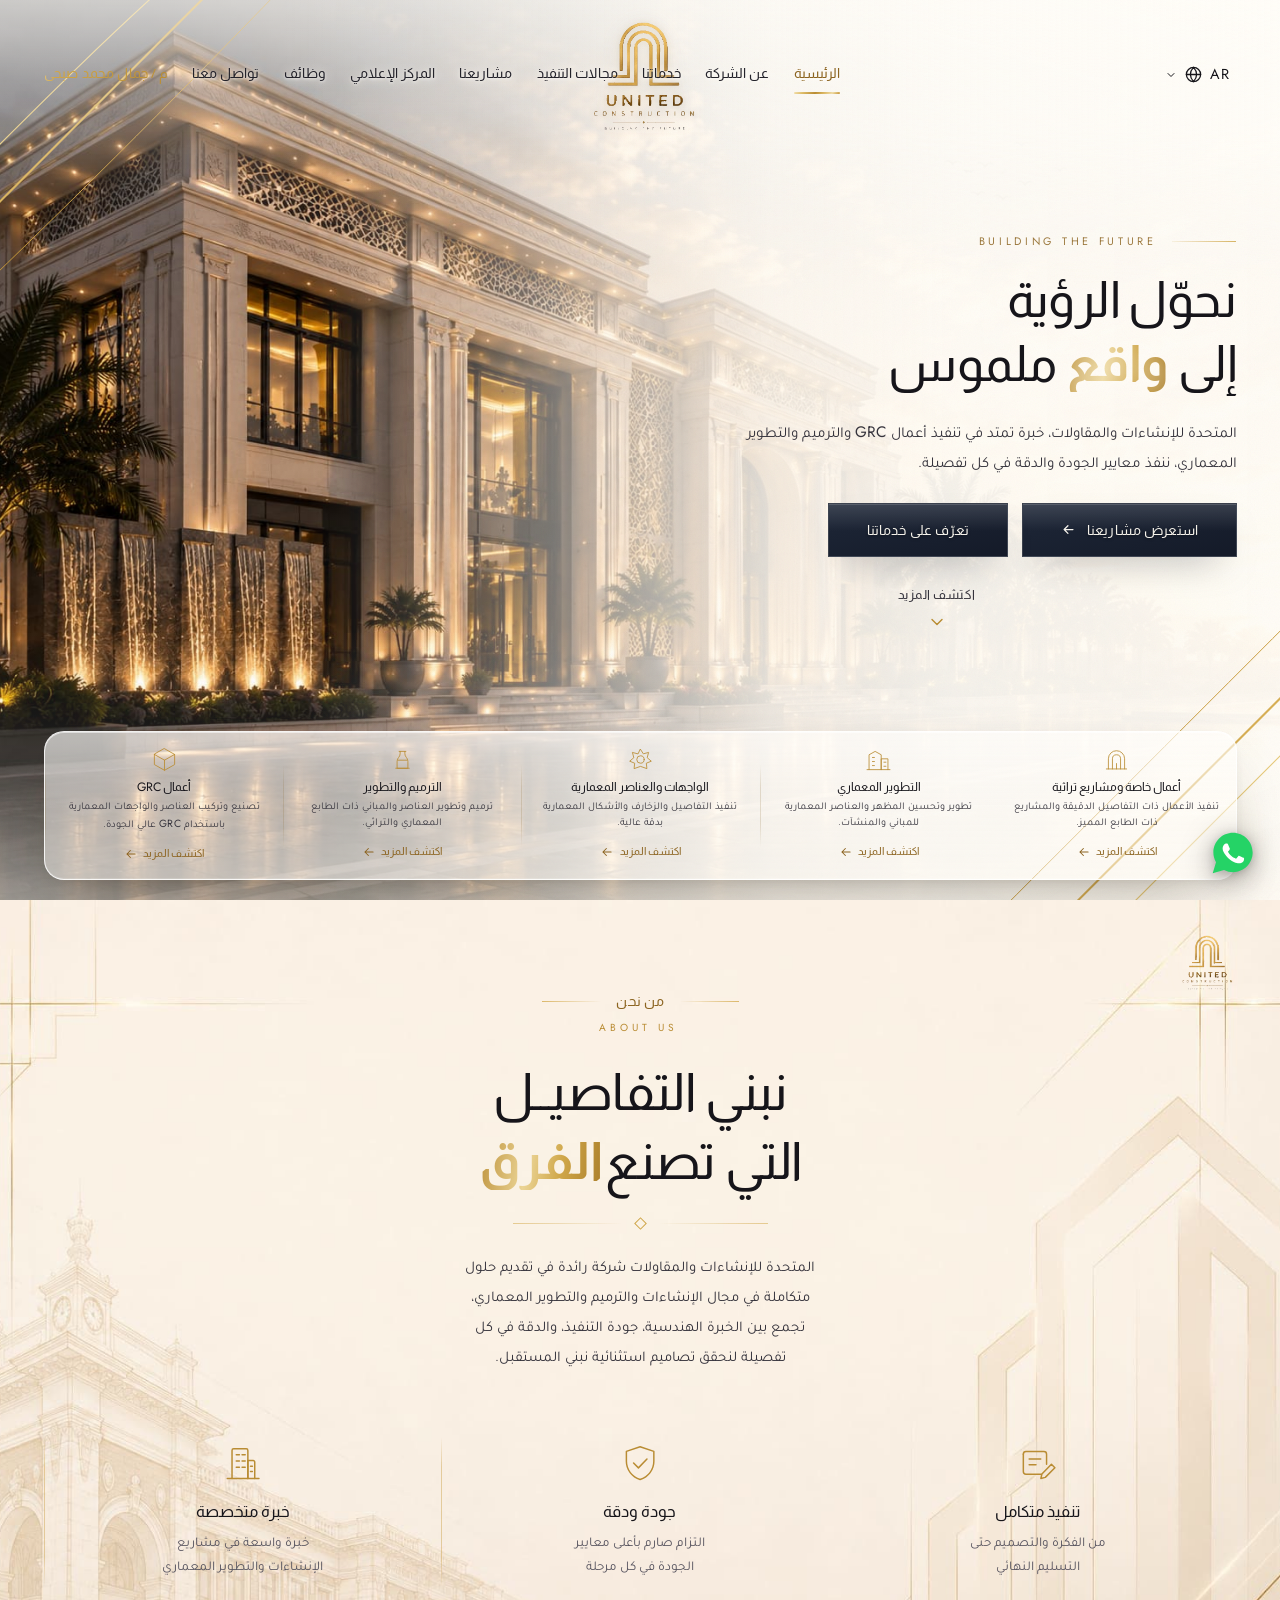
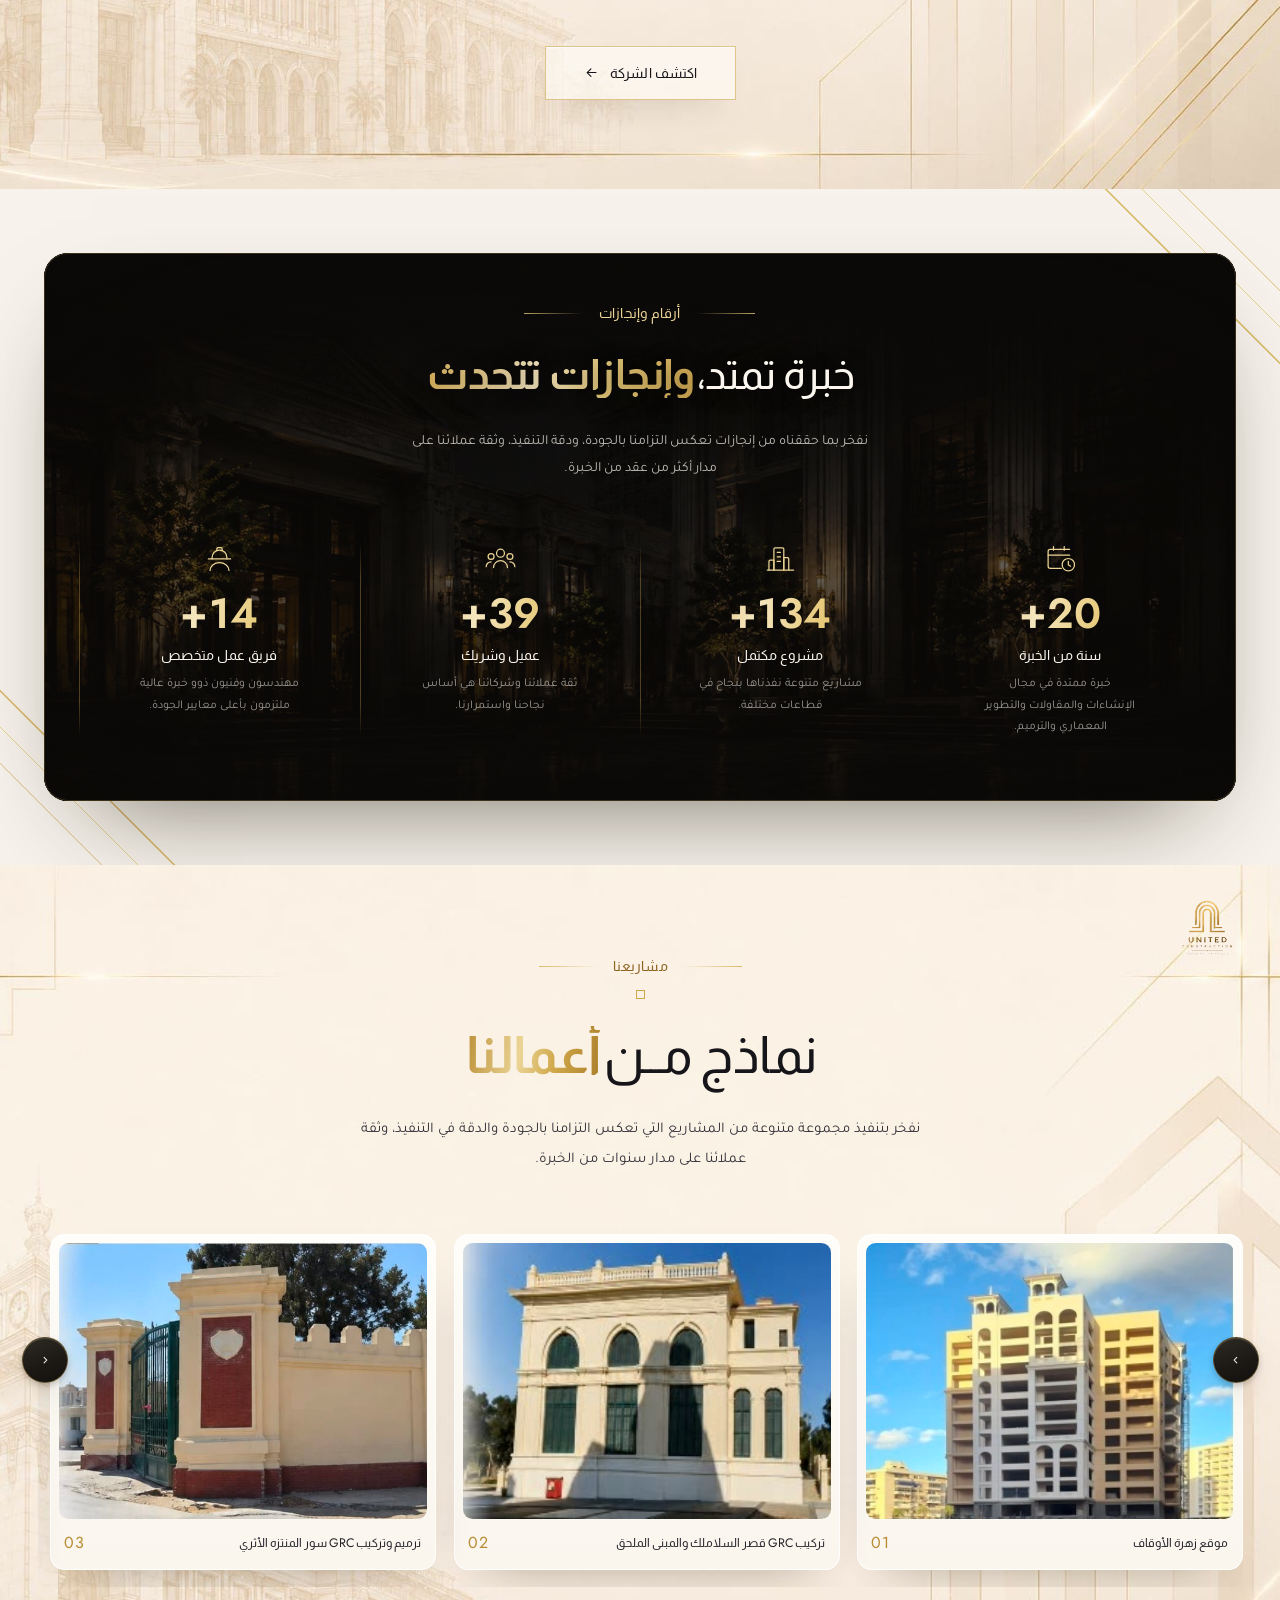
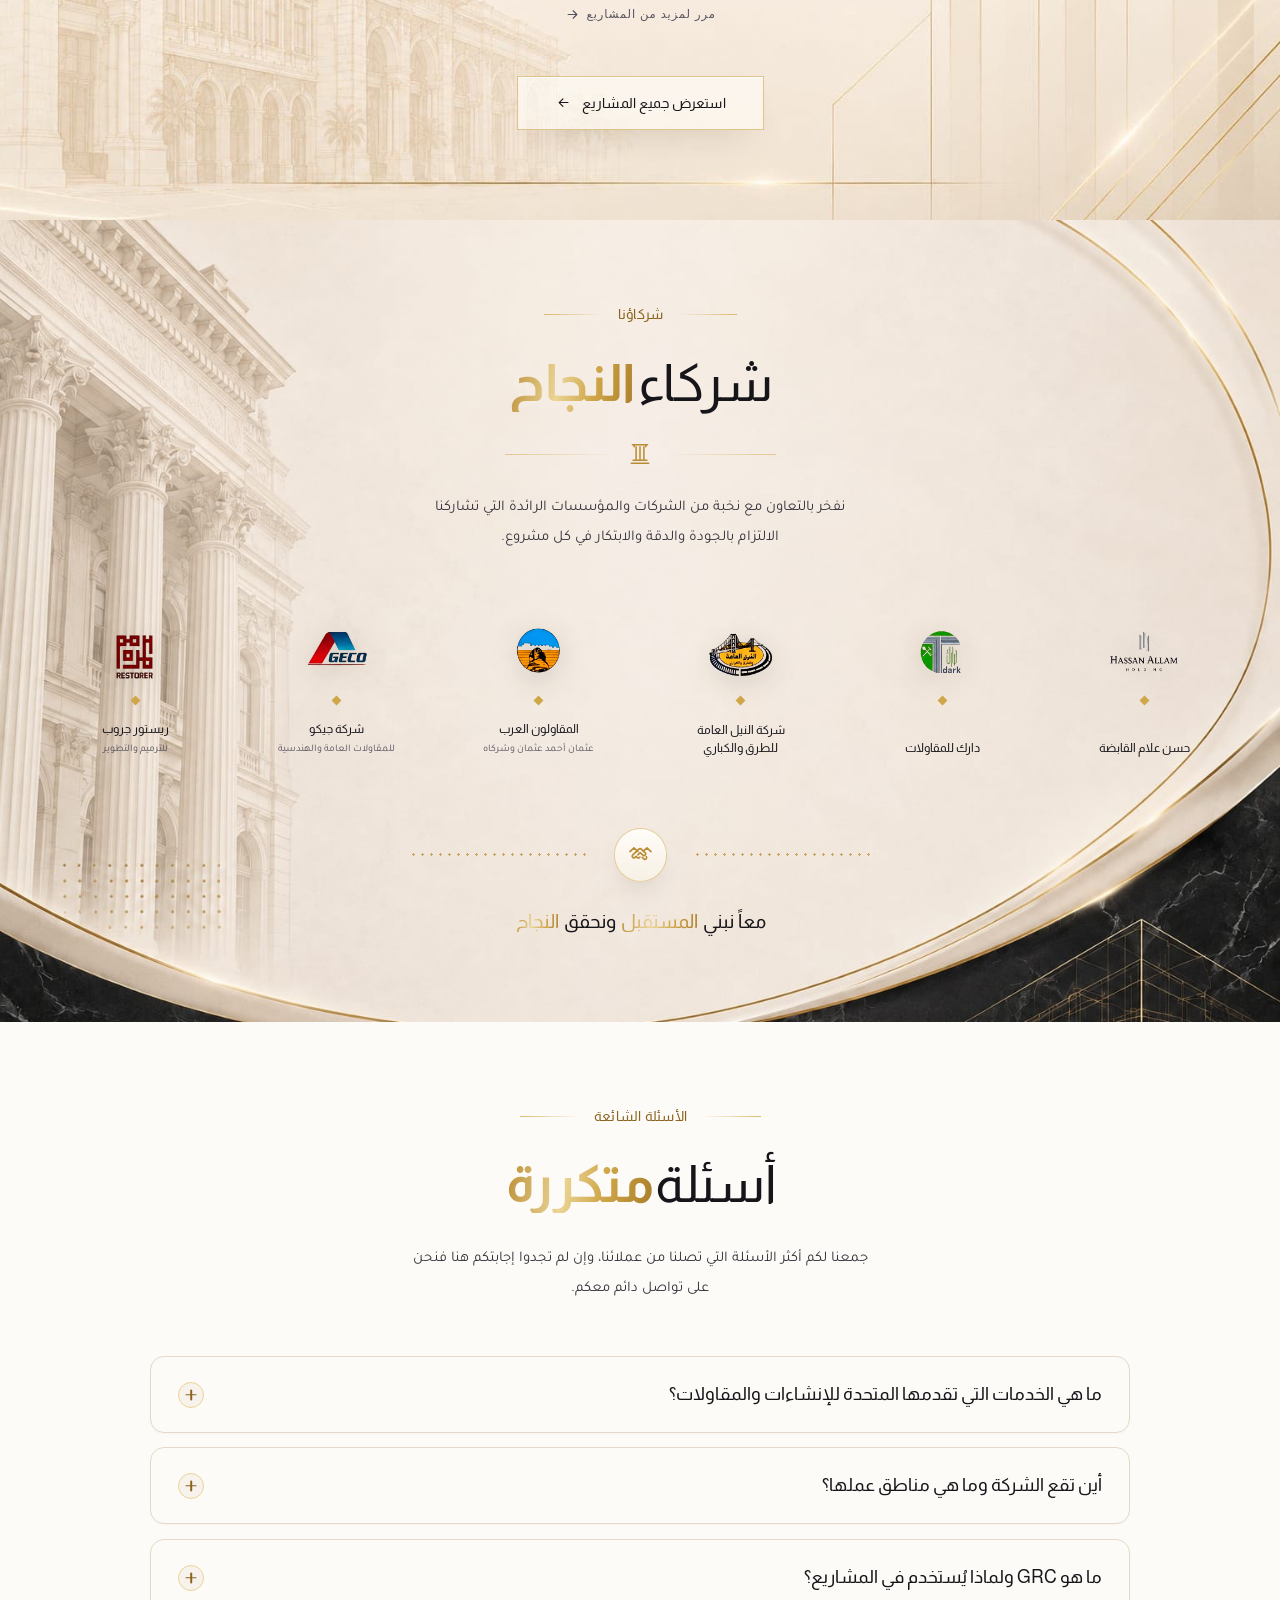
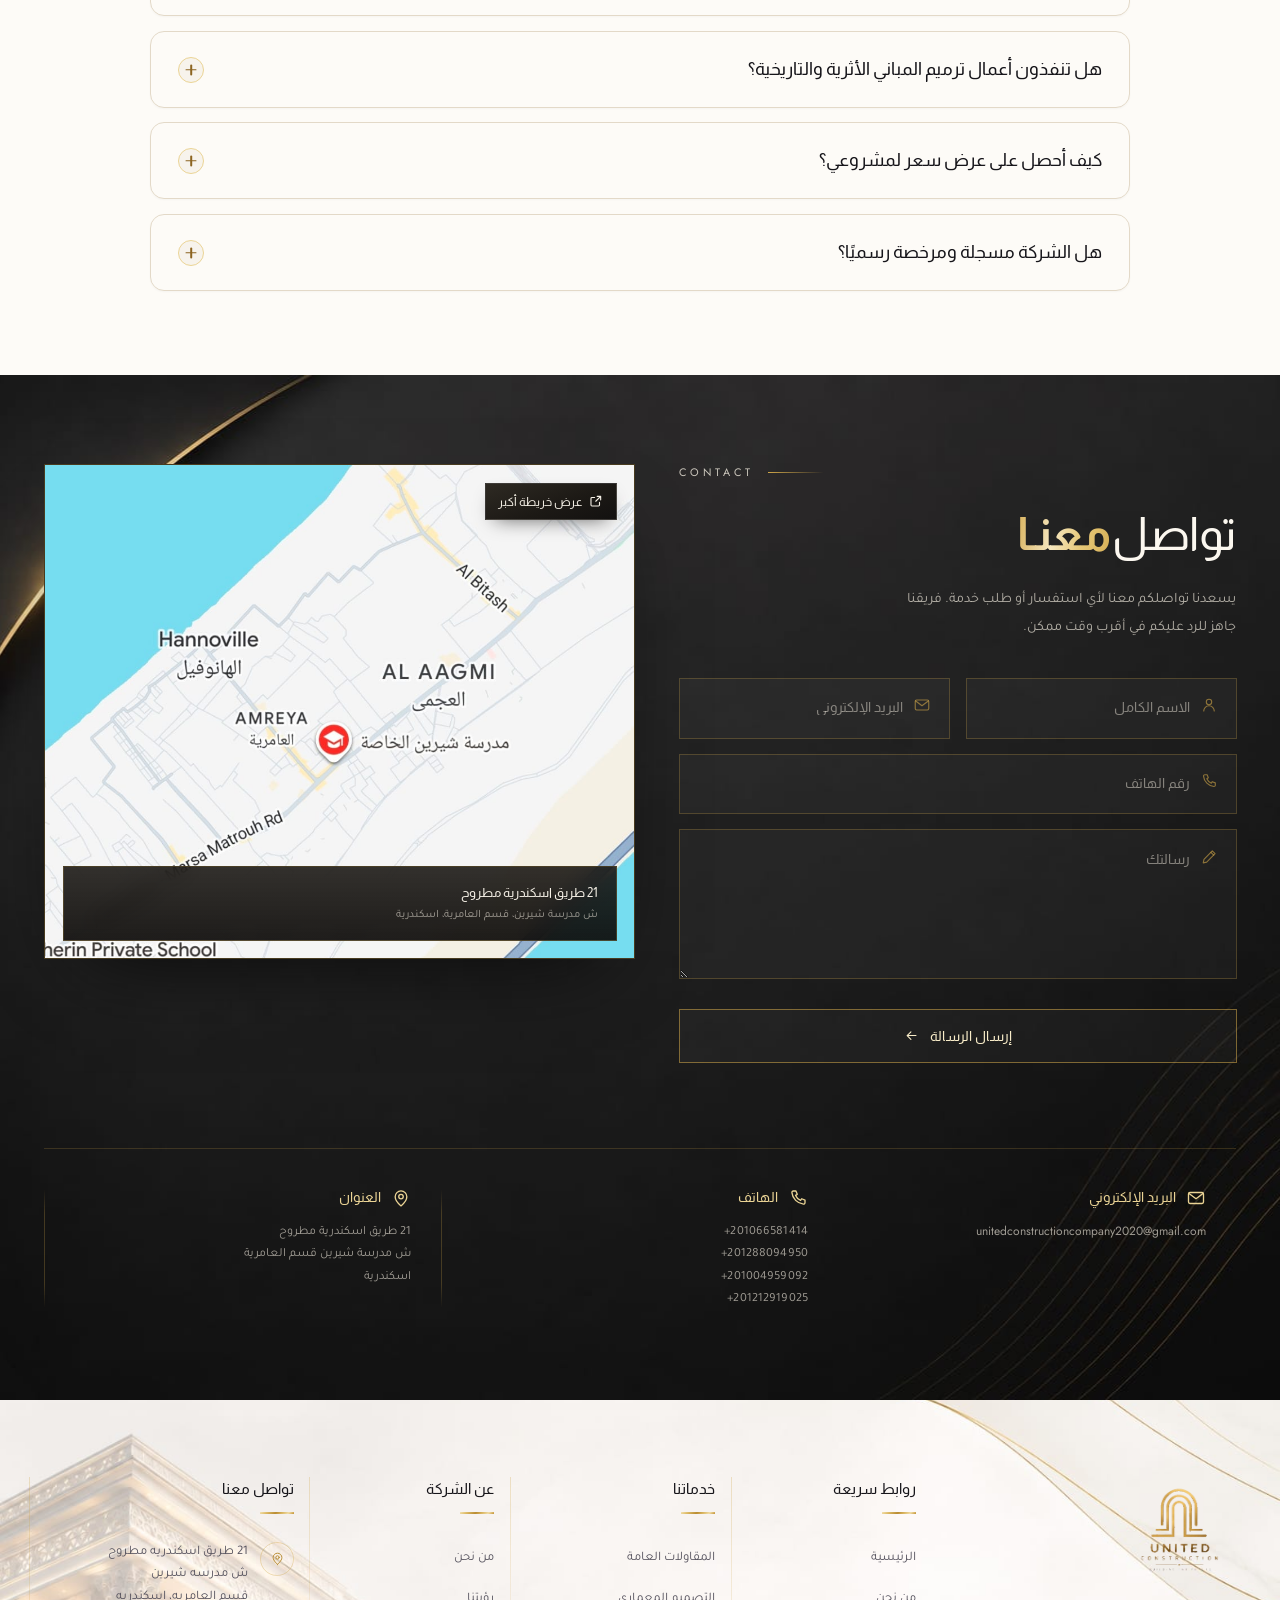
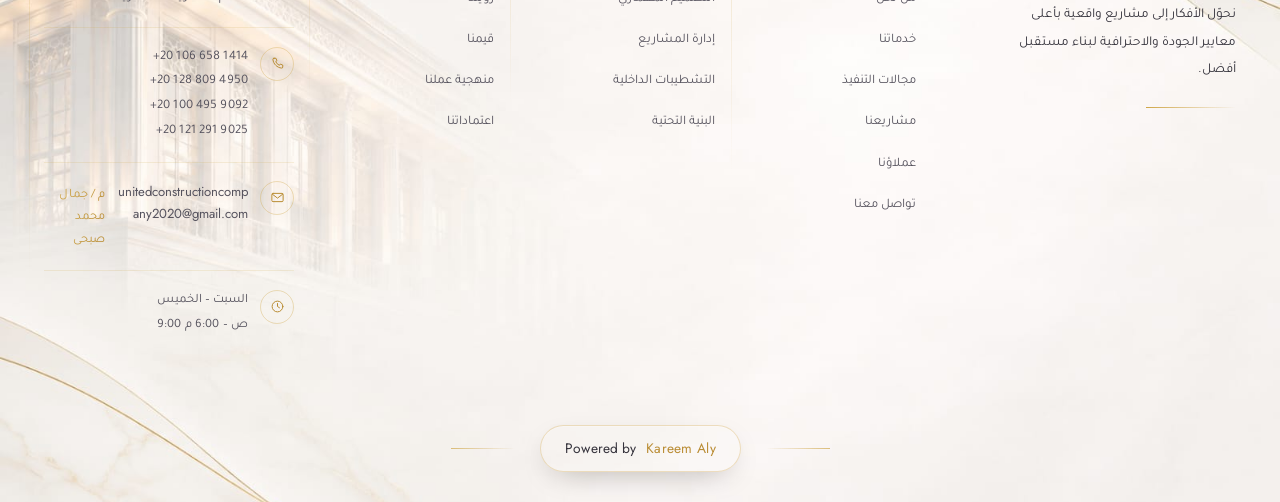
==== commit e5c94097: "Cut bandwidth: 3MB -> 0.9MB desktop, video-free on mobile The hero clip dominated egress: 3 MB fetch" ====
--- a/index.html
+++ b/index.html
@@ -186,8 +186,8 @@
 <link rel="preconnect" href="https://fonts.gstatic.com" crossorigin>
 <link href="https://fonts.googleapis.com/css2?family=Almarai:wght@300;400;700;800&family=Tajawal:wght@200;300;400;500;700;800&family=Cormorant+Garamond:wght@300;400;500&family=Jost:wght@300;400;500&display=swap" rel="stylesheet">
 
-<link rel="stylesheet" href="style.css">
-<link rel="stylesheet" href="i18n.css">
+<link rel="stylesheet" href="style.css?v=1">
+<link rel="stylesheet" href="i18n.css?v=1">
 
 <noscript>
   <style>
@@ -387,12 +387,14 @@
        also stands in wherever the video is blocked (data saver, iOS
        low-power mode, reduced-motion). -->
   <div class="hero-media" aria-hidden="true">
+    <!-- No `src` and no `autoplay`: script.js attaches the source only
+         on a wide screen with a fast, un-metered connection, so phones
+         and slow links never download the clip at all. -->
     <video class="hero-video" id="heroVideo"
            poster="assets/hero-bg.jpg"
-           autoplay muted loop playsinline preload="metadata"
-           disablepictureinpicture tabindex="-1">
-      <source src="assets/hero-video.mp4" type="video/mp4">
-    </video>
+           muted loop playsinline preload="none"
+           data-src="assets/hero-video.mp4"
+           disablepictureinpicture tabindex="-1"></video>
     <img class="hero-img" src="assets/hero-bg.jpg" alt="" fetchpriority="high" decoding="async">
     <div class="hero-scrim"></div>
     <div class="hero-grain"></div>
@@ -1336,7 +1338,7 @@
   </svg>
 </a>
 
-<script src="i18n.js"></script>
-<script src="script.js" defer></script>
+<script src="i18n.js?v=1"></script>
+<script src="script.js?v=1" defer></script>
 </body>
 </html>
--- a/style.css
+++ b/style.css
@@ -1066,6 +1066,13 @@
   .hero-video{ display:none; }
 }
 
+/* Phones and small tablets keep the poster only. script.js checks the
+   same width before it ever attaches a src, so the file is not merely
+   hidden here — it is never requested. */
+@media (max-width:900px){
+  .hero-video{ display:none; }
+}
+
 /* Readability scrim — gentle, image stays the hero.
    `to left` runs right→left, backing the RTL copy column. */
 .hero-scrim{
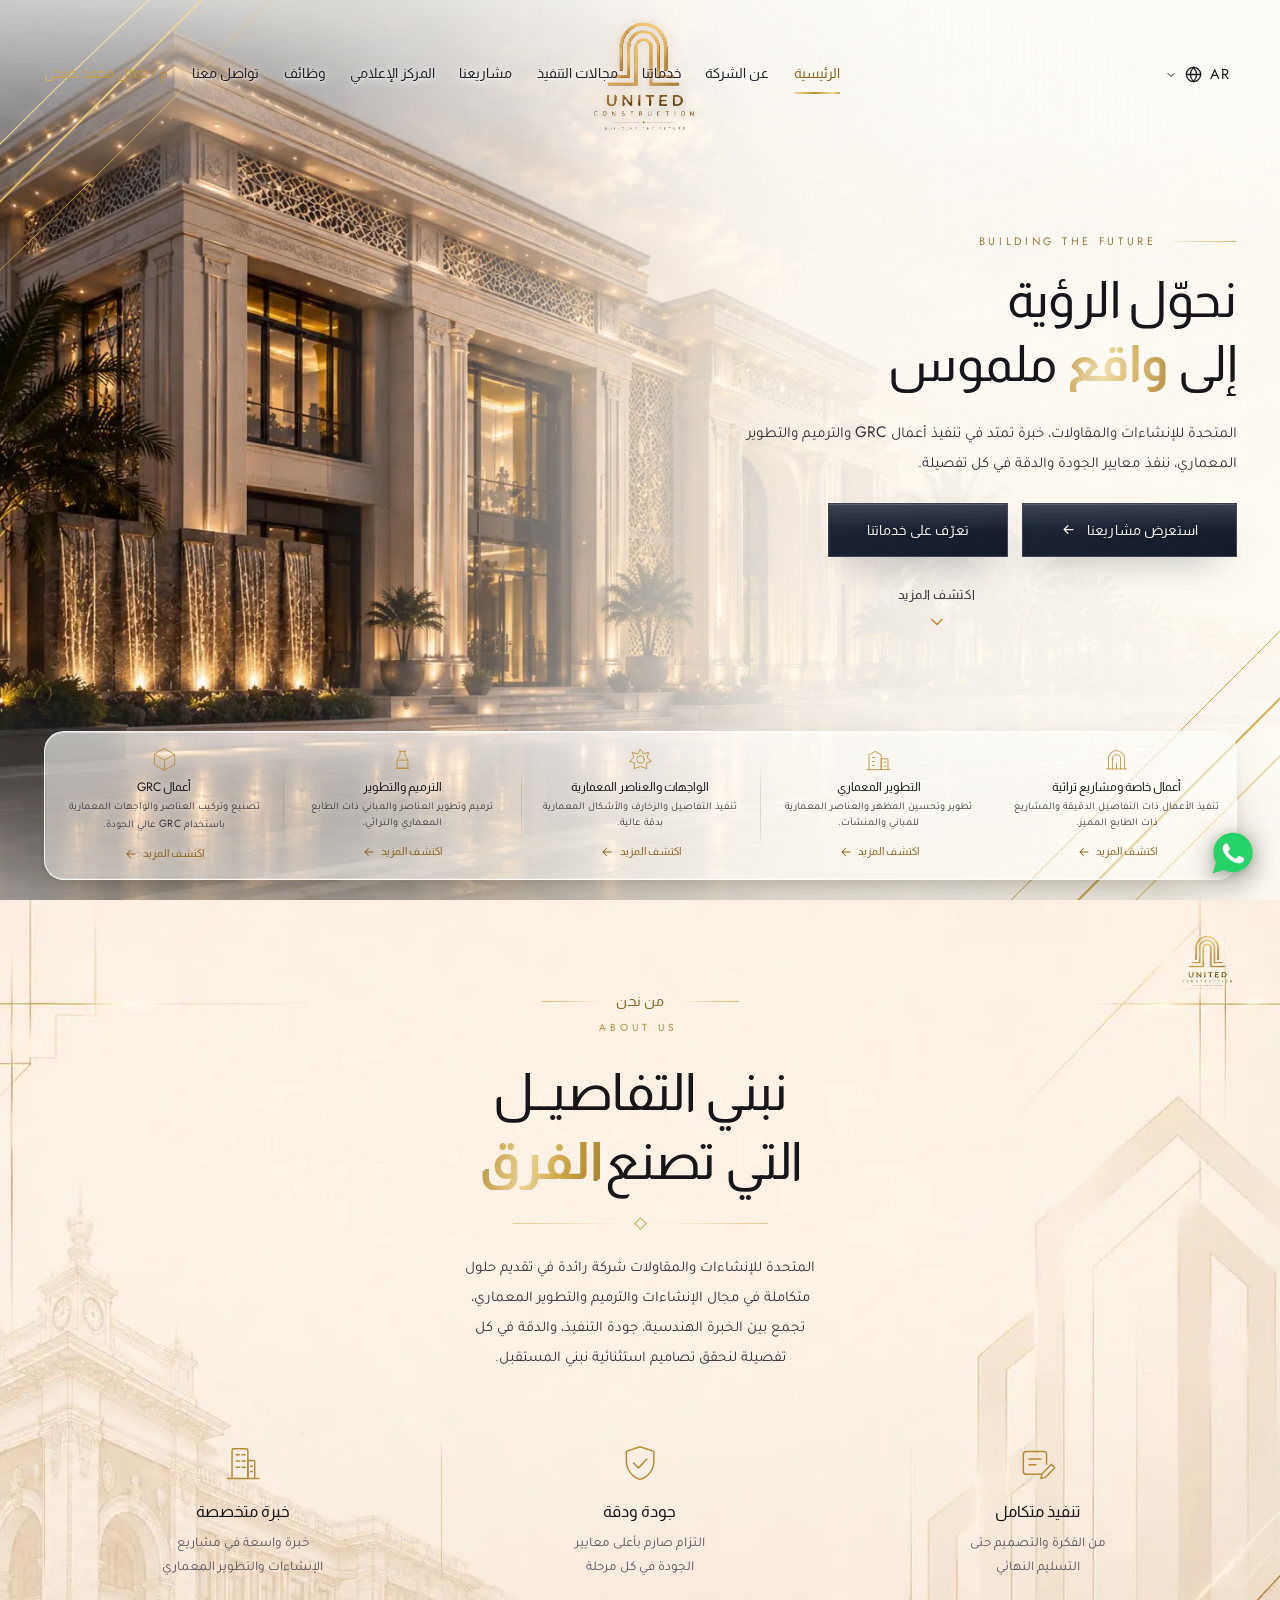
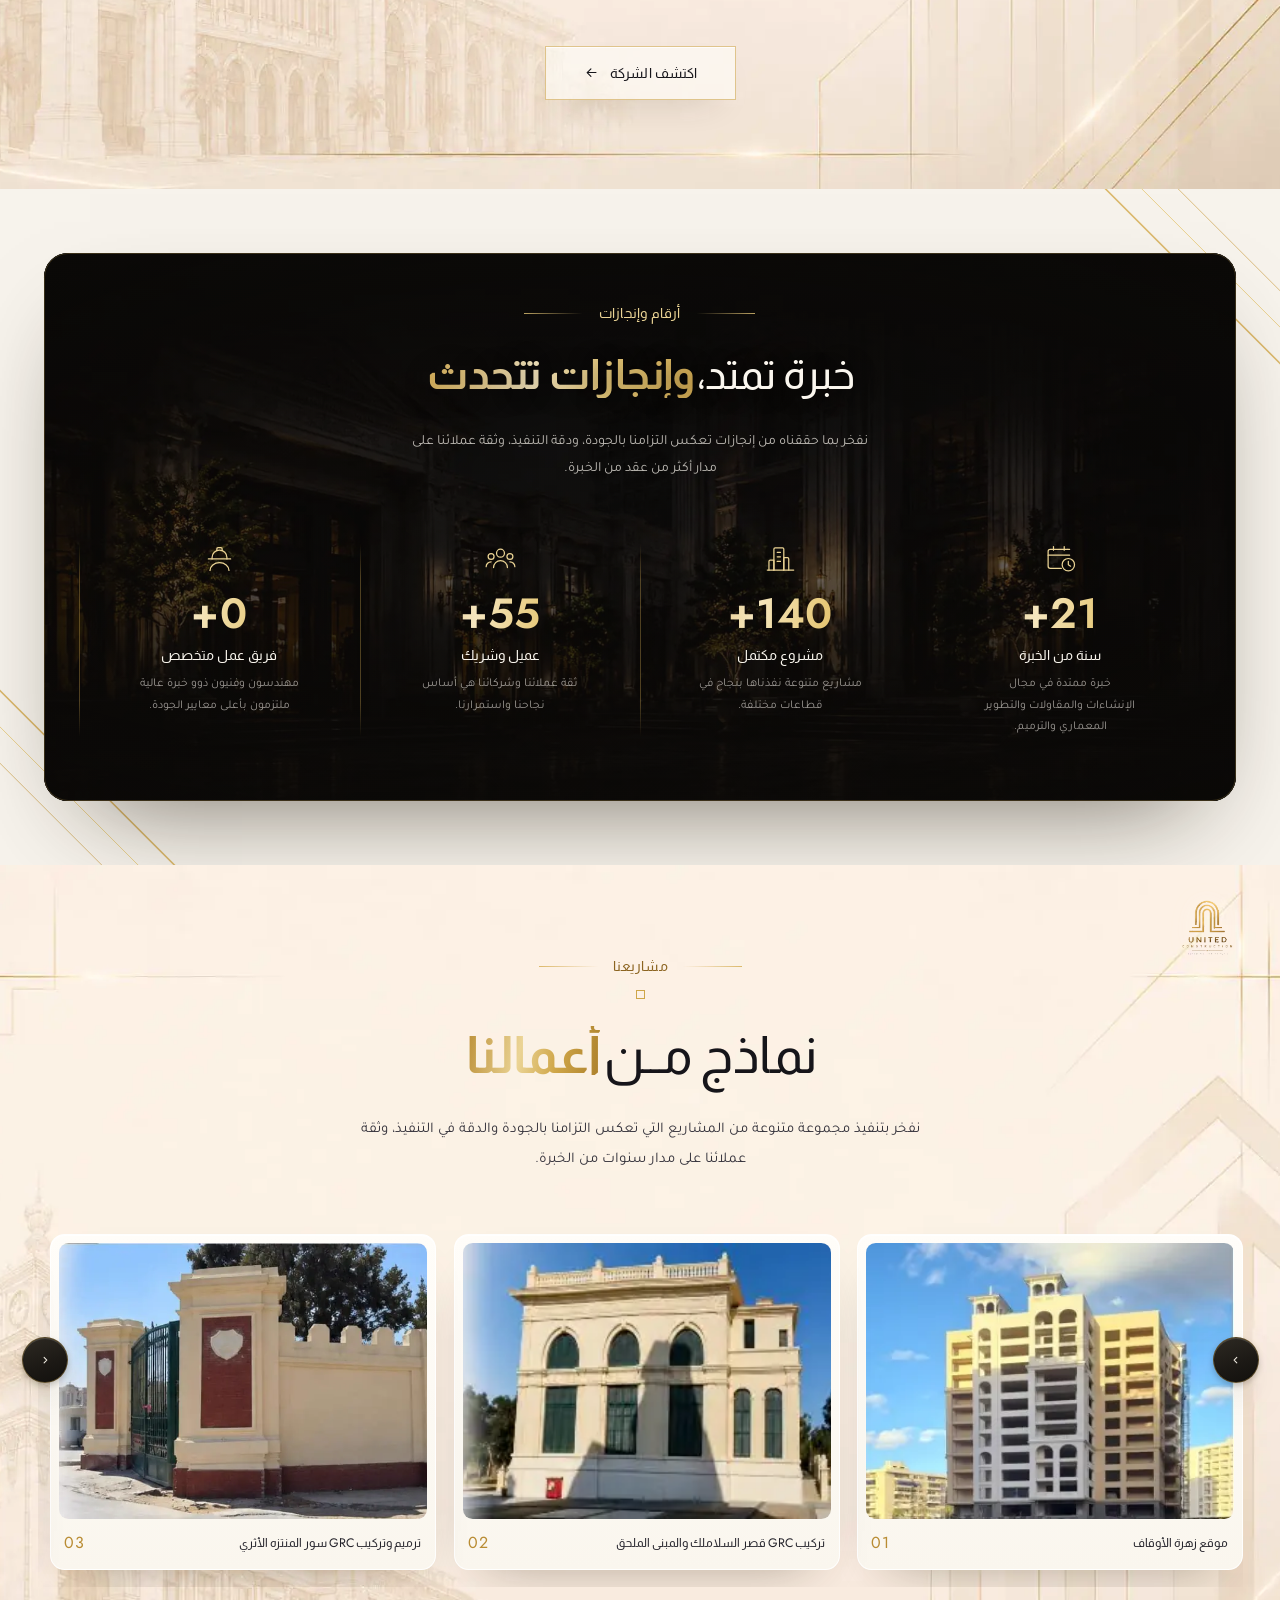
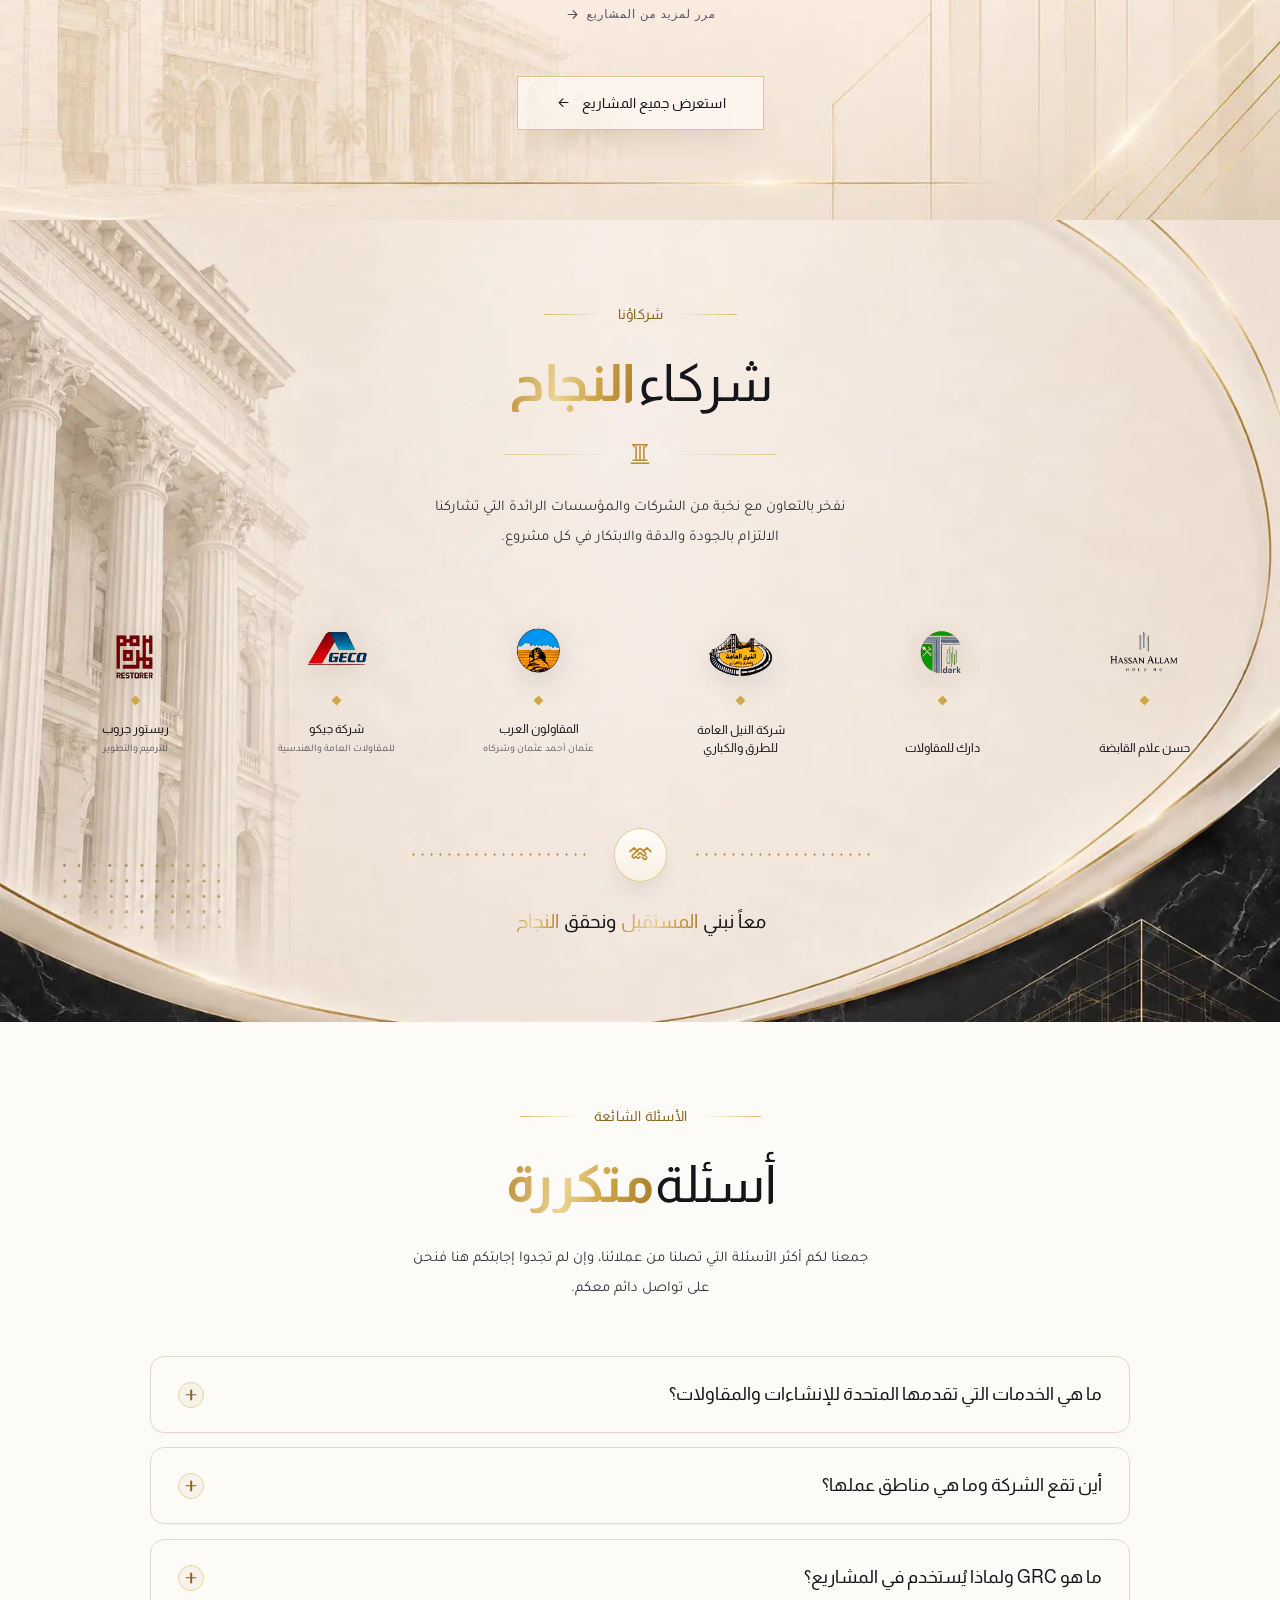
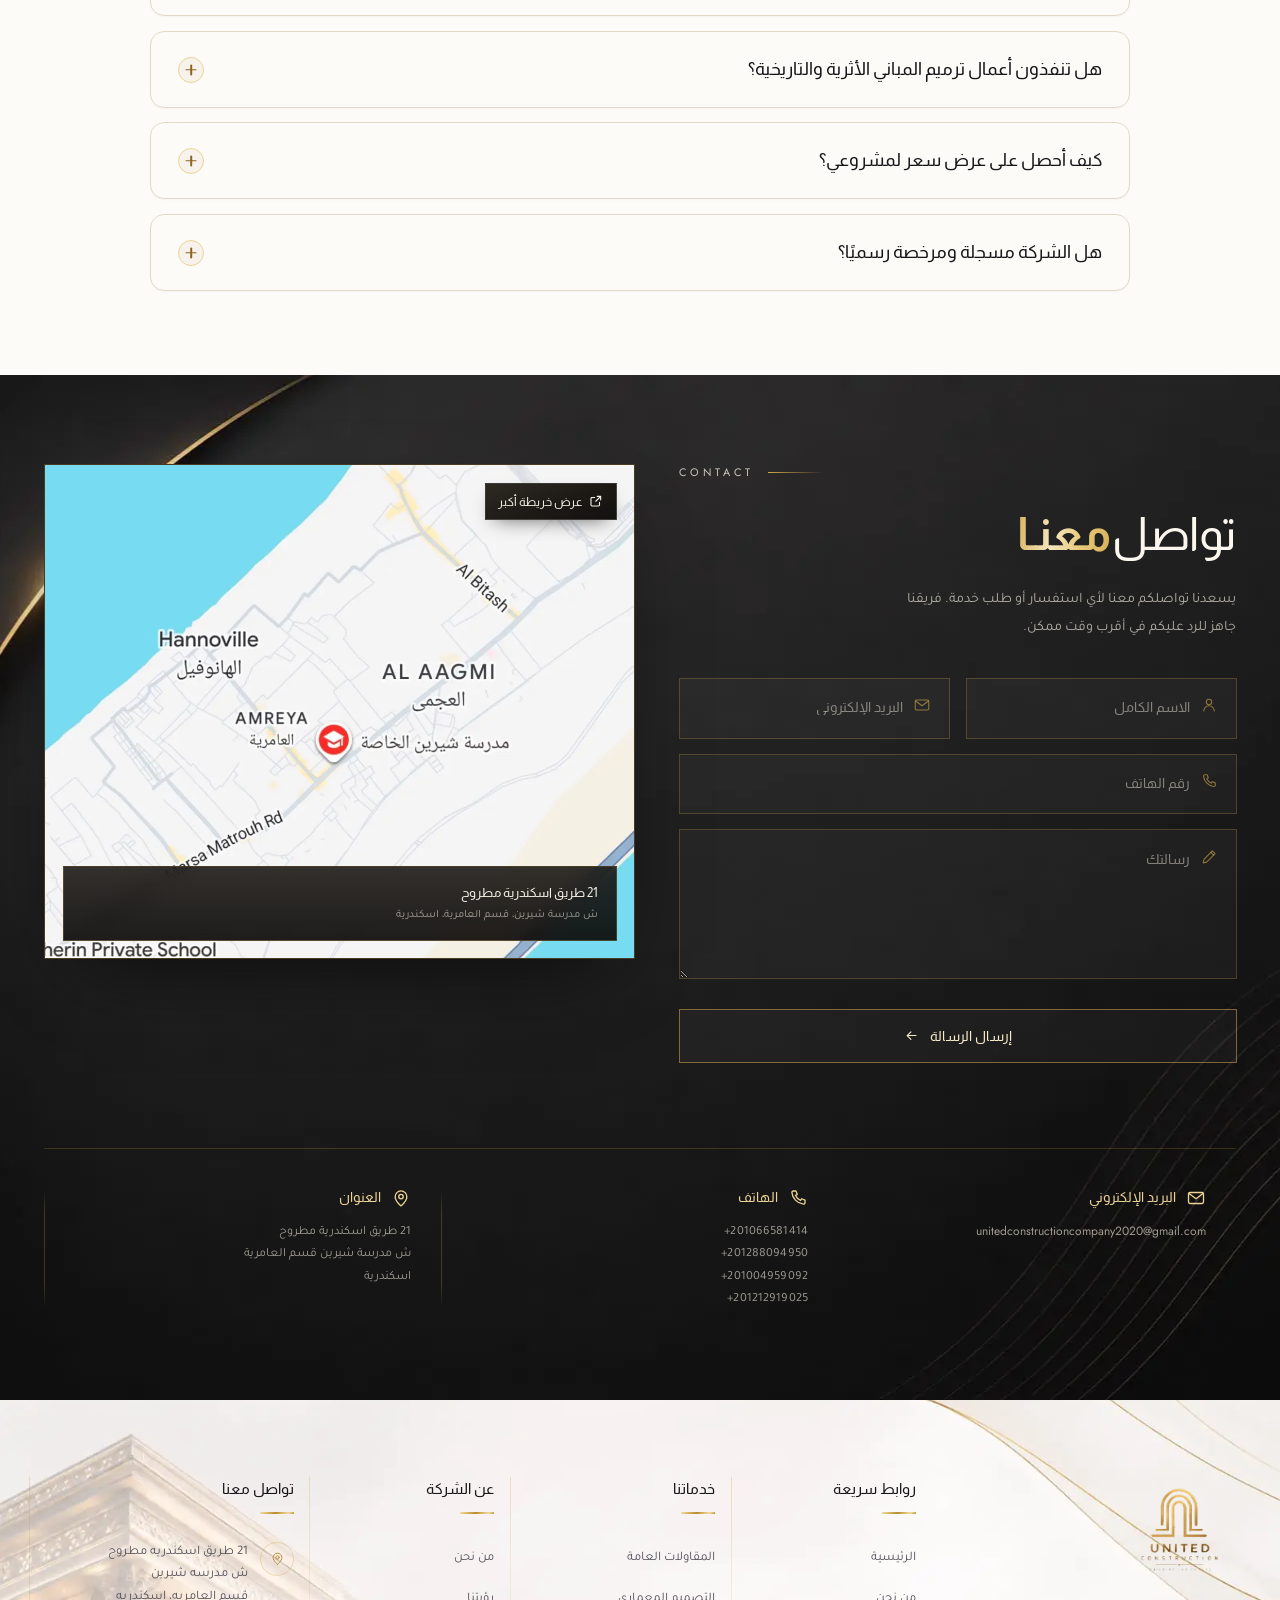
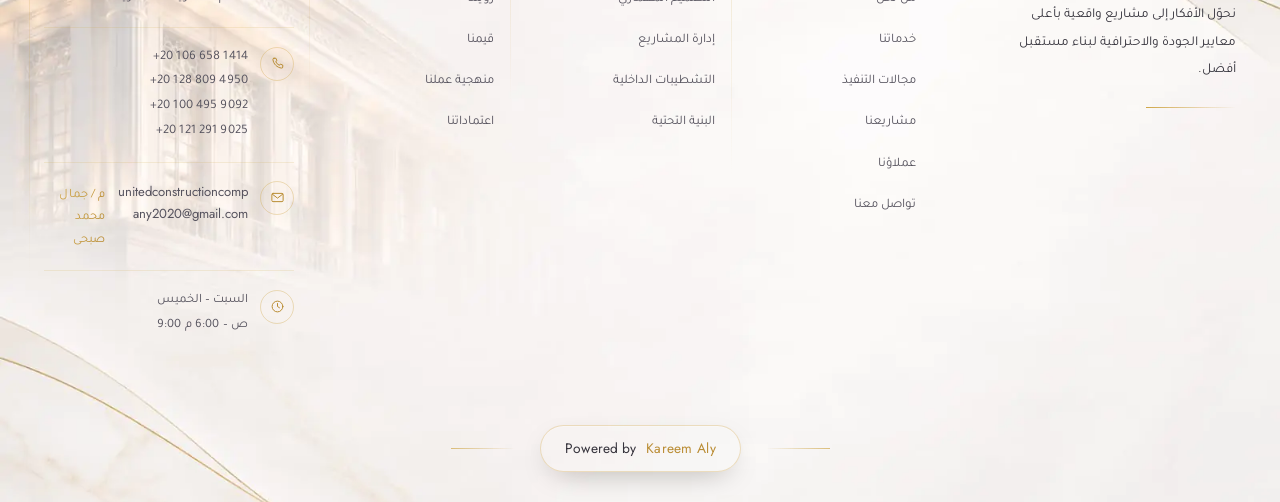
==== commit a967bd9c: "Serve images as WebP: 6.8MB -> 3.8MB of assets Convert all 118 photos to WebP at quality 75 and poin" ====
--- a/index.html
+++ b/index.html
@@ -33,7 +33,7 @@
         "width": 541,
         "height": 461
       },
-      "image": "https://unitedconstructioneg.com/assets/hero-bg.jpg",
+      "image": "https://unitedconstructioneg.com/assets/hero-bg.webp",
       "description": "المتحدة للإنشاءات والمقاولات — شركة مقاولات في الإسكندرية متخصصة في أعمال الترميم وتصنيع وتركيب GRC والتطوير المعماري والتشطيبات، بخبرة تمتد منذ 2020.",
       "foundingDate": "2020",
       "email": "unitedconstructioncompany2020@gmail.com",
@@ -180,7 +180,7 @@
 </script>
 
 <link rel="icon" href="assets/logo.png" type="image/png">
-<link rel="preload" as="image" href="assets/hero-bg.jpg" fetchpriority="high">
+<link rel="preload" as="image" href="assets/hero-bg.webp" fetchpriority="high">
 
 <link rel="preconnect" href="https://fonts.googleapis.com">
 <link rel="preconnect" href="https://fonts.gstatic.com" crossorigin>
@@ -391,11 +391,11 @@
          on a wide screen with a fast, un-metered connection, so phones
          and slow links never download the clip at all. -->
     <video class="hero-video" id="heroVideo"
-           poster="assets/hero-bg.jpg"
+           poster="assets/hero-bg.webp"
            muted loop playsinline preload="none"
            data-src="assets/hero-video.mp4"
            disablepictureinpicture tabindex="-1"></video>
-    <img class="hero-img" src="assets/hero-bg.jpg" alt="" fetchpriority="high" decoding="async">
+    <img class="hero-img" src="assets/hero-bg.webp" alt="" fetchpriority="high" decoding="async">
     <div class="hero-scrim"></div>
     <div class="hero-grain"></div>
   </div>
@@ -766,7 +766,7 @@
 
       <li class="project-card" data-reveal style="--r:3">
         <a href="project.html?id=7">
-        <div class="pc-media"><img src="assets/p7/hero.jpeg" alt="موقع زهرة الأوقاف" loading="lazy" decoding="async" width="196" height="150"></div>
+        <div class="pc-media"><img src="assets/p7/hero.webp" alt="موقع زهرة الأوقاف" loading="lazy" decoding="async" width="196" height="150"></div>
         <div class="pc-foot">
           <h3 class="pc-title" data-i18n="p7.title">موقع زهرة الأوقاف</h3>
           <span class="pc-num">01</span>
@@ -776,7 +776,7 @@
 
       <li class="project-card" data-reveal style="--r:4">
         <a href="project.html?id=6">
-        <div class="pc-media"><img src="assets/p6/hero.jpg" alt="تركيب GRC قصر السلاملك والمبنى الملحق" loading="lazy" decoding="async" width="204" height="153"></div>
+        <div class="pc-media"><img src="assets/p6/hero.webp" alt="تركيب GRC قصر السلاملك والمبنى الملحق" loading="lazy" decoding="async" width="204" height="153"></div>
         <div class="pc-foot">
           <h3 class="pc-title"><span data-i18n="p6.titlePre">تركيب </span><span class="ltr">GRC</span><span data-i18n="p6.titlePost"> قصر السلاملك والمبنى الملحق</span></h3>
           <span class="pc-num">02</span>
@@ -786,7 +786,7 @@
 
       <li class="project-card" data-reveal style="--r:5">
         <a href="project.html?id=3">
-        <div class="pc-media"><img src="assets/p3/hero.jpeg" alt="ترميم وتركيب GRC سور المنتزه الأثري" loading="lazy" decoding="async" width="201" height="154"></div>
+        <div class="pc-media"><img src="assets/p3/hero.webp" alt="ترميم وتركيب GRC سور المنتزه الأثري" loading="lazy" decoding="async" width="201" height="154"></div>
         <div class="pc-foot">
           <h3 class="pc-title"><span data-i18n="p3.titlePre">ترميم وتركيب </span><span class="ltr">GRC</span><span data-i18n="p3.titlePost"> سور المنتزه الأثري</span></h3>
           <span class="pc-num">03</span>
@@ -796,7 +796,7 @@
 
       <li class="project-card" data-reveal style="--r:6">
         <a href="project.html?id=4">
-        <div class="pc-media"><img src="assets/p4/hero.jpg" alt="تركيب GRC شاطئ فريدة المنتزه" loading="lazy" decoding="async" width="202" height="151"></div>
+        <div class="pc-media"><img src="assets/p4/hero.webp" alt="تركيب GRC شاطئ فريدة المنتزه" loading="lazy" decoding="async" width="202" height="151"></div>
         <div class="pc-foot">
           <h3 class="pc-title"><span data-i18n="p4.titlePre">تركيب </span><span class="ltr">GRC</span><span data-i18n="p4.titlePost"> شاطئ فريدة المنتزه</span></h3>
           <span class="pc-num">04</span>
@@ -806,7 +806,7 @@
 
       <li class="project-card" data-reveal style="--r:7">
         <a href="project.html?id=5">
-        <div class="pc-media"><img src="assets/p5/hero.jpg" alt="تركيب GRC بوابة المعمورة المنتزه" loading="lazy" decoding="async" width="204" height="142"></div>
+        <div class="pc-media"><img src="assets/p5/hero.webp" alt="تركيب GRC بوابة المعمورة المنتزه" loading="lazy" decoding="async" width="204" height="142"></div>
         <div class="pc-foot">
           <h3 class="pc-title"><span data-i18n="p5.titlePre">تركيب </span><span class="ltr">GRC</span><span data-i18n="p5.titlePost"> بوابة المعمورة المنتزه</span></h3>
           <span class="pc-num">05</span>
@@ -816,7 +816,7 @@
 
       <li class="project-card" data-reveal style="--r:8">
         <a href="project.html?id=2">
-        <div class="pc-media"><img src="assets/p2/hero.jpeg" alt="ترميم وتطوير مبنى محطة مصر بالإسكندرية" loading="lazy" decoding="async" width="241" height="141"></div>
+        <div class="pc-media"><img src="assets/p2/hero.webp" alt="ترميم وتطوير مبنى محطة مصر بالإسكندرية" loading="lazy" decoding="async" width="241" height="141"></div>
         <div class="pc-foot">
           <h3 class="pc-title" data-i18n="p2.title">ترميم وتطوير مبنى (محطة مصر) بالإسكندرية</h3>
           <span class="pc-num">06</span>
@@ -826,7 +826,7 @@
 
       <li class="project-card" data-reveal style="--r:9">
         <a href="project.html?id=1">
-        <div class="pc-media"><img src="assets/p1/hero.jpg" alt="تركيب GRC مبنى ساحة المتحف اليوناني الروماني" loading="lazy" decoding="async" width="225" height="141"></div>
+        <div class="pc-media"><img src="assets/p1/hero.webp" alt="تركيب GRC مبنى ساحة المتحف اليوناني الروماني" loading="lazy" decoding="async" width="225" height="141"></div>
         <div class="pc-foot">
           <h3 class="pc-title"><span data-i18n="p1.titlePre">تركيب </span><span class="ltr">GRC</span><span data-i18n="p1.titlePost"> مبنى ساحة المتحف اليوناني الروماني</span></h3>
           <span class="pc-num">07</span>
@@ -1158,7 +1158,7 @@
            target="_blank" rel="noopener"
            aria-label="افتح موقعنا على خرائط جوجل — 21 طريق اسكندرية مطروح، ش مدرسة شيرين، قسم العامرية، اسكندرية"
            data-i18n-attr="aria-label:contact.mapAria">
-          <img src="assets/map.jpg" alt="خريطة موقع الشركة" loading="lazy" decoding="async">
+          <img src="assets/map.webp" alt="خريطة موقع الشركة" loading="lazy" decoding="async">
           <span class="cm-label">
             <strong data-i18n="contact.mapTitle">21 طريق اسكندرية مطروح</strong>
             <span data-i18n="contact.mapSub">ش مدرسة شيرين، قسم العامرية، اسكندرية</span>
--- a/style.css
+++ b/style.css
@@ -1799,7 +1799,7 @@
              transform 2800ms var(--ease-cine);
 }
 .sec--about .sec-bg,
-.sec--projects .sec-bg{ background-image:url("assets/sec2-bg.jpg"); }
+.sec--projects .sec-bg{ background-image:url("assets/sec2-bg.webp"); }
 
 /* --- Corner logo mark (top-right, as in the reference) --- */
 .sec-mark{
@@ -2063,7 +2063,7 @@
   position:absolute;
   inset:0;
   z-index:0;
-  background:url("assets/sec3-bg.jpg") center/cover no-repeat;
+  background:url("assets/sec3-bg.webp") center/cover no-repeat;
   opacity:0;
   transform:scale(1.1);
 }
@@ -2628,7 +2628,7 @@
   --lede-w:56ch;
   padding-block:clamp(3.2rem,6.5vw,6rem);
 }
-.sec--partners .sec-bg{ background-image:url("assets/sec5-bg.jpg"); }
+.sec--partners .sec-bg{ background-image:url("assets/sec5-bg.webp"); }
 
 /* kicker → column ornament → lede, per the reference */
 .sec-rule--column i.rule-column{
@@ -2789,7 +2789,7 @@
   background:#0B0A08;
 }
 .sec--contact .sec-bg{
-  background-image:url("assets/sec6-bg.jpg");
+  background-image:url("assets/sec6-bg.webp");
   opacity:0;
 }
 .sec--contact.is-in > .sec-bg{ opacity:1; }
@@ -3136,7 +3136,7 @@
   padding-block:clamp(3rem,6vw,5.4rem) 0;
   background:var(--cream-50);
 }
-.sec--footer .sec-bg{ background-image:url("assets/footer-back.jpeg"); }
+.sec--footer .sec-bg{ background-image:url("assets/footer-back.webp"); }
 
 .footer-grid{
   display:grid;
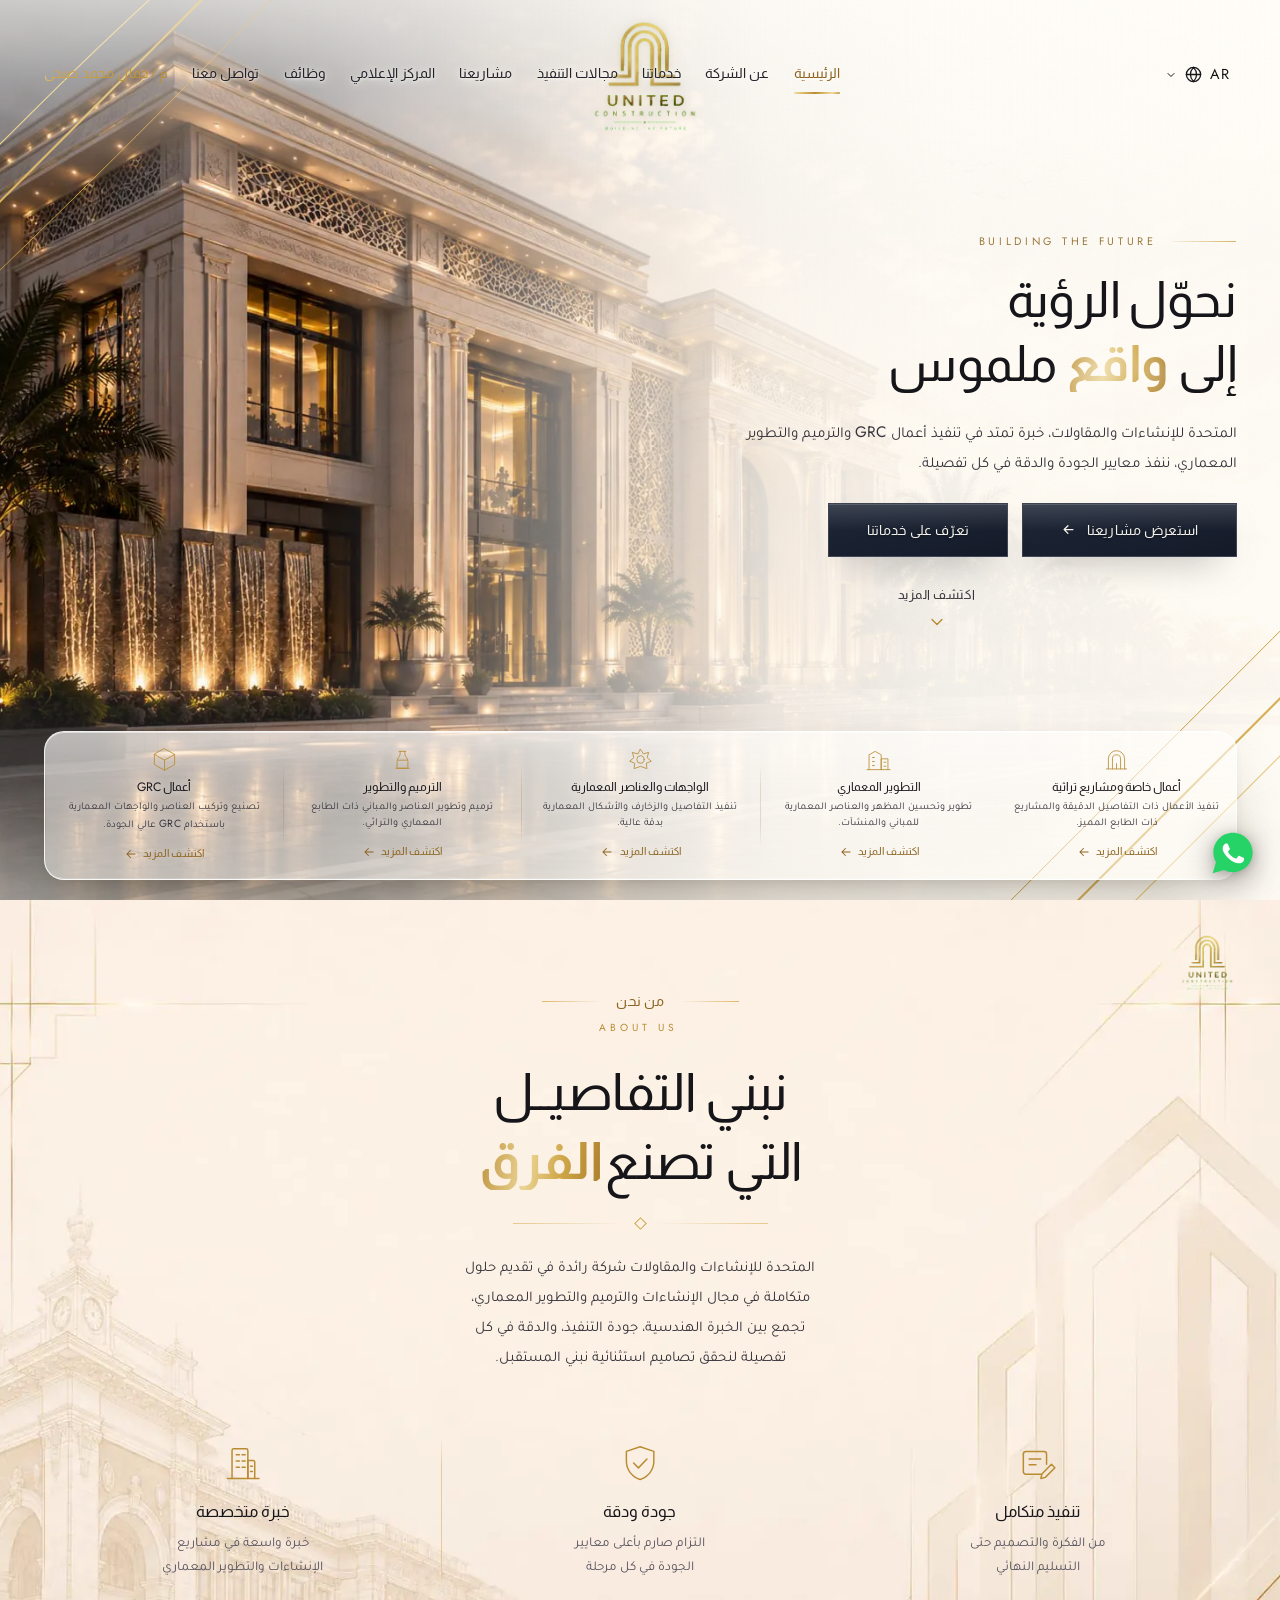
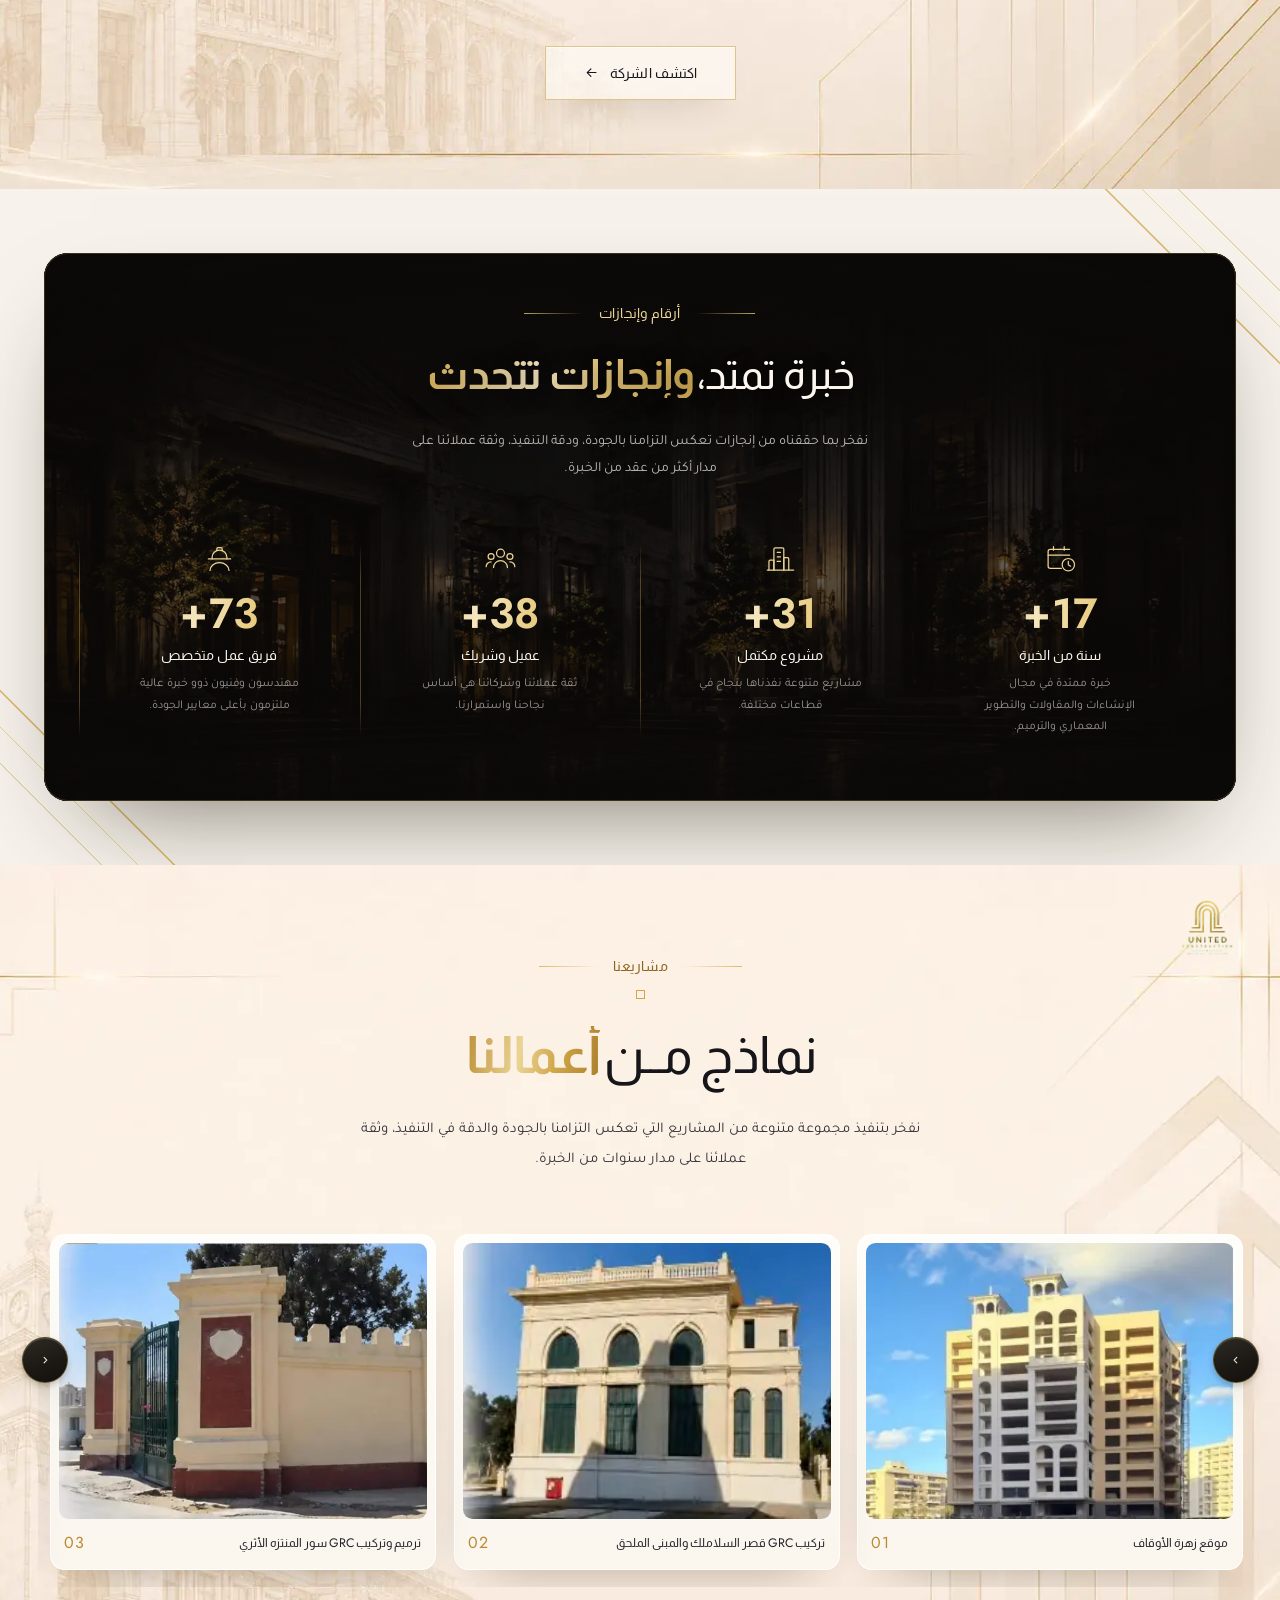
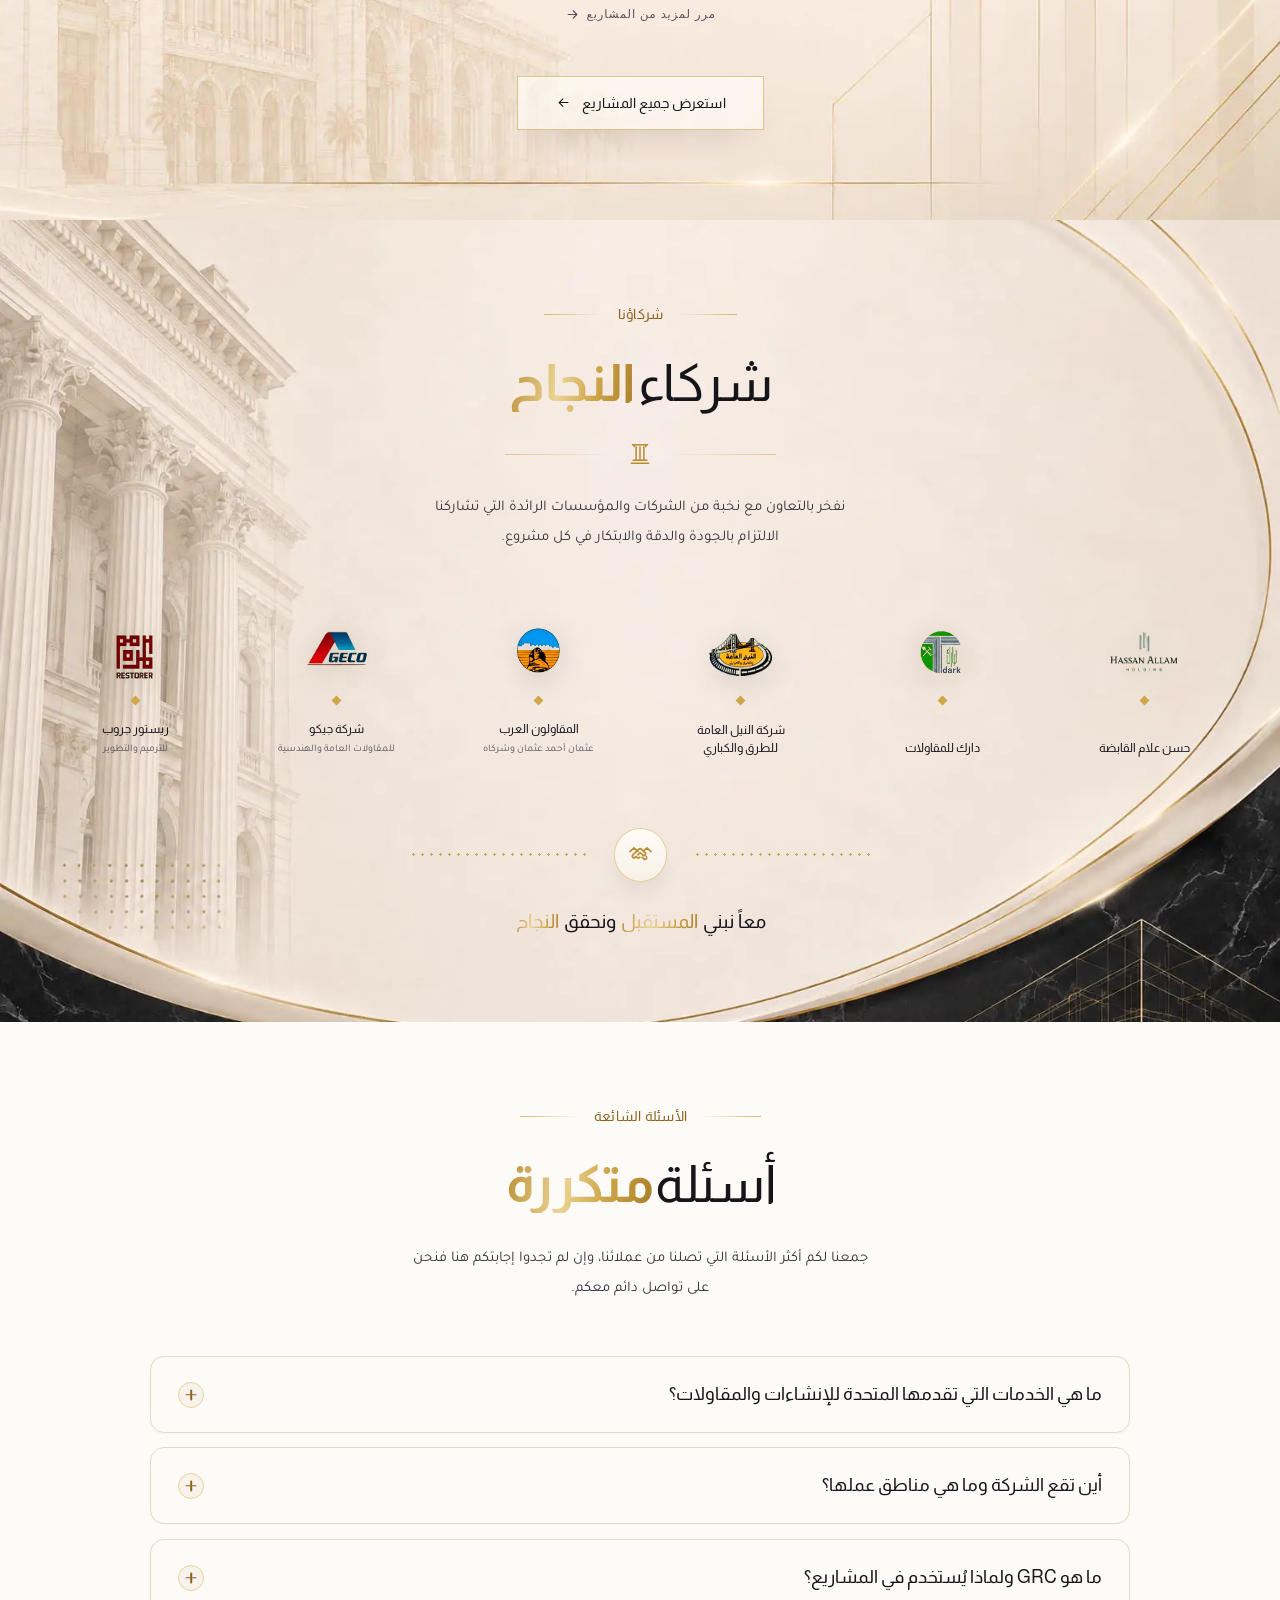
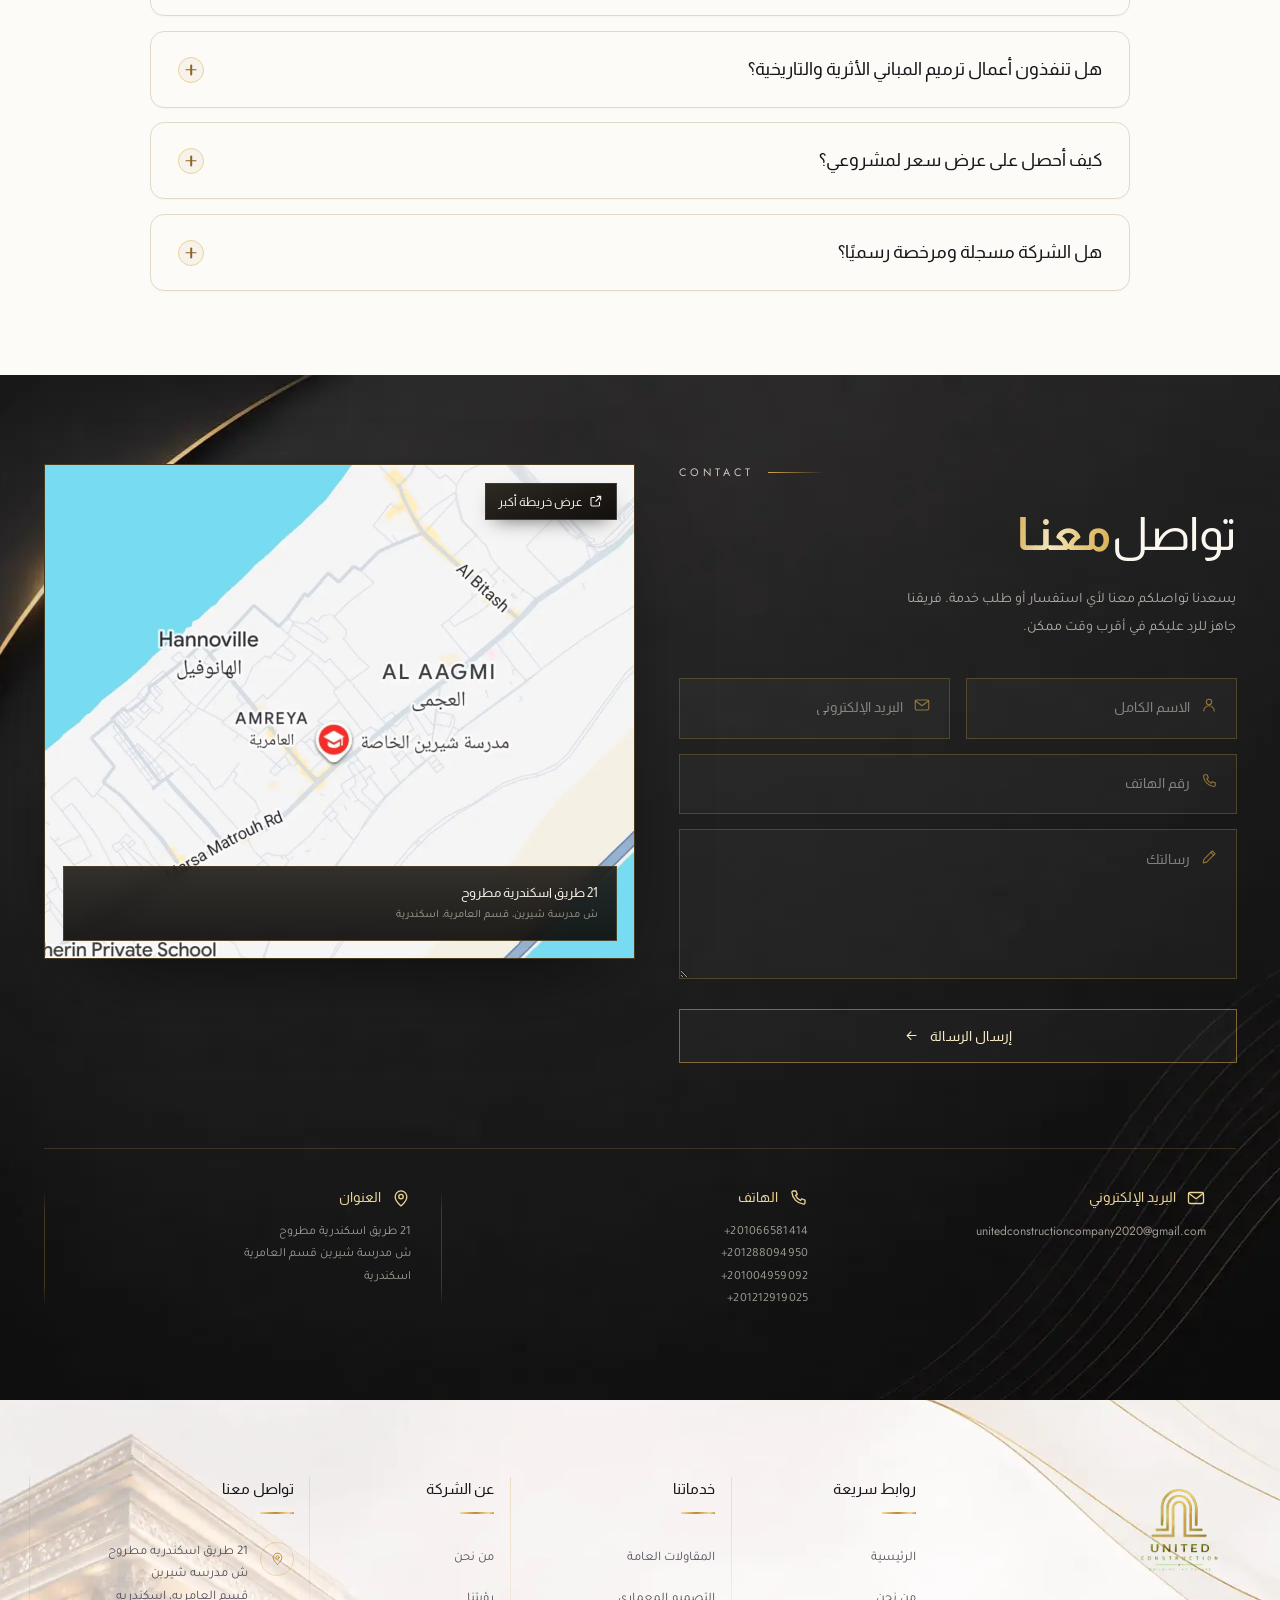
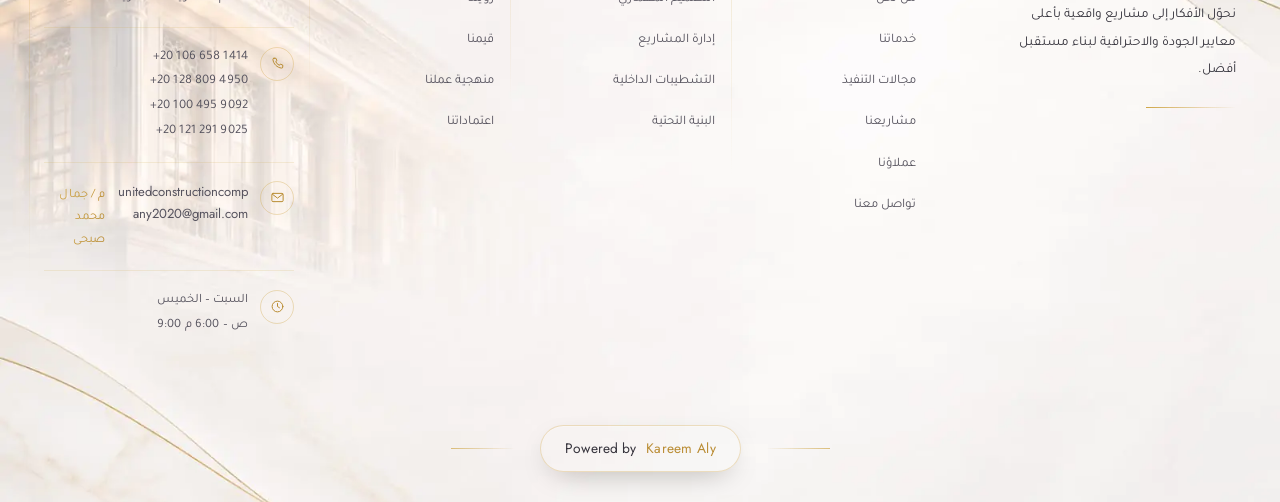
==== commit 878e5b9e: "Trim the heaviest page: 1.04MB -> 0.93MB per mobile visit Audited what a real scrolled visit actuall" ====
--- a/index.html
+++ b/index.html
@@ -184,7 +184,7 @@
 
 <link rel="preconnect" href="https://fonts.googleapis.com">
 <link rel="preconnect" href="https://fonts.gstatic.com" crossorigin>
-<link href="https://fonts.googleapis.com/css2?family=Almarai:wght@300;400;700;800&family=Tajawal:wght@200;300;400;500;700;800&family=Cormorant+Garamond:wght@300;400;500&family=Jost:wght@300;400;500&display=swap" rel="stylesheet">
+<link href="https://fonts.googleapis.com/css2?family=Almarai:wght@400;700&family=Tajawal:wght@400&family=Cormorant+Garamond:wght@400;600&family=Jost:wght@400;500&display=swap" rel="stylesheet">
 
 <link rel="stylesheet" href="style.css?v=1">
 <link rel="stylesheet" href="i18n.css?v=1">
@@ -216,7 +216,7 @@
 
     <!-- Logo (right side in RTL) -->
     <a class="brand" href="#" data-i18n-attr="aria-label:a11y.brand" aria-label="المتحدة للإنشاءات والمقاولات — الصفحة الرئيسية" data-anim="logo">
-      <img src="assets/logo.png" alt="شعار المتحدة للإنشاءات والمقاولات" data-i18n-attr="alt:a11y.logo" width="541" height="461" decoding="async">
+      <img src="assets/logo.webp" alt="شعار المتحدة للإنشاءات والمقاولات" data-i18n-attr="alt:a11y.logo" width="541" height="461" decoding="async">
     </a>
 
     <!-- Desktop navigation -->
@@ -278,7 +278,7 @@
   </button>
 
   <div class="drawer-brand">
-    <img src="assets/logo.png" alt="شعار المتحدة للإنشاءات والمقاولات" data-i18n-attr="alt:a11y.logo" width="541" height="461" loading="lazy" decoding="async">
+    <img src="assets/logo.webp" alt="شعار المتحدة للإنشاءات والمقاولات" data-i18n-attr="alt:a11y.logo" width="541" height="461" loading="lazy" decoding="async">
   </div>
 
   <nav aria-label="قائمة الجوال" data-i18n-attr="aria-label:a11y.mobileNav">
@@ -542,7 +542,7 @@
 <section class="sec sec--about" id="about" aria-labelledby="aboutTitle">
 
   <div class="sec-bg" aria-hidden="true"></div>
-  <img class="sec-mark" src="assets/logo.png" alt="" width="541" height="461" loading="lazy" decoding="async" aria-hidden="true">
+  <img class="sec-mark" src="assets/logo.webp" alt="" width="541" height="461" loading="lazy" decoding="async" aria-hidden="true">
 
   <div class="sec-inner">
 
@@ -731,7 +731,7 @@
 <section class="sec sec--projects" id="projects" aria-labelledby="projectsTitle">
 
   <div class="sec-bg" aria-hidden="true"></div>
-  <img class="sec-mark" src="assets/logo.png" alt="" width="541" height="461" loading="lazy" decoding="async" aria-hidden="true">
+  <img class="sec-mark" src="assets/logo.webp" alt="" width="541" height="461" loading="lazy" decoding="async" aria-hidden="true">
 
   <div class="sec-inner">
 
@@ -786,7 +786,7 @@
 
       <li class="project-card" data-reveal style="--r:5">
         <a href="project.html?id=3">
-        <div class="pc-media"><img src="assets/p3/hero.webp" alt="ترميم وتركيب GRC سور المنتزه الأثري" loading="lazy" decoding="async" width="201" height="154"></div>
+        <div class="pc-media"><img src="assets/p3/card.webp" alt="ترميم وتركيب GRC سور المنتزه الأثري" loading="lazy" decoding="async" width="201" height="154"></div>
         <div class="pc-foot">
           <h3 class="pc-title"><span data-i18n="p3.titlePre">ترميم وتركيب </span><span class="ltr">GRC</span><span data-i18n="p3.titlePost"> سور المنتزه الأثري</span></h3>
           <span class="pc-num">03</span>
@@ -796,7 +796,7 @@
 
       <li class="project-card" data-reveal style="--r:6">
         <a href="project.html?id=4">
-        <div class="pc-media"><img src="assets/p4/hero.webp" alt="تركيب GRC شاطئ فريدة المنتزه" loading="lazy" decoding="async" width="202" height="151"></div>
+        <div class="pc-media"><img src="assets/p4/card.webp" alt="تركيب GRC شاطئ فريدة المنتزه" loading="lazy" decoding="async" width="202" height="151"></div>
         <div class="pc-foot">
           <h3 class="pc-title"><span data-i18n="p4.titlePre">تركيب </span><span class="ltr">GRC</span><span data-i18n="p4.titlePost"> شاطئ فريدة المنتزه</span></h3>
           <span class="pc-num">04</span>
@@ -806,7 +806,7 @@
 
       <li class="project-card" data-reveal style="--r:7">
         <a href="project.html?id=5">
-        <div class="pc-media"><img src="assets/p5/hero.webp" alt="تركيب GRC بوابة المعمورة المنتزه" loading="lazy" decoding="async" width="204" height="142"></div>
+        <div class="pc-media"><img src="assets/p5/card.webp" alt="تركيب GRC بوابة المعمورة المنتزه" loading="lazy" decoding="async" width="204" height="142"></div>
         <div class="pc-foot">
           <h3 class="pc-title"><span data-i18n="p5.titlePre">تركيب </span><span class="ltr">GRC</span><span data-i18n="p5.titlePost"> بوابة المعمورة المنتزه</span></h3>
           <span class="pc-num">05</span>
@@ -816,7 +816,7 @@
 
       <li class="project-card" data-reveal style="--r:8">
         <a href="project.html?id=2">
-        <div class="pc-media"><img src="assets/p2/hero.webp" alt="ترميم وتطوير مبنى محطة مصر بالإسكندرية" loading="lazy" decoding="async" width="241" height="141"></div>
+        <div class="pc-media"><img src="assets/p2/card.webp" alt="ترميم وتطوير مبنى محطة مصر بالإسكندرية" loading="lazy" decoding="async" width="241" height="141"></div>
         <div class="pc-foot">
           <h3 class="pc-title" data-i18n="p2.title">ترميم وتطوير مبنى (محطة مصر) بالإسكندرية</h3>
           <span class="pc-num">06</span>
@@ -826,7 +826,7 @@
 
       <li class="project-card" data-reveal style="--r:9">
         <a href="project.html?id=1">
-        <div class="pc-media"><img src="assets/p1/hero.webp" alt="تركيب GRC مبنى ساحة المتحف اليوناني الروماني" loading="lazy" decoding="async" width="225" height="141"></div>
+        <div class="pc-media"><img src="assets/p1/card.webp" alt="تركيب GRC مبنى ساحة المتحف اليوناني الروماني" loading="lazy" decoding="async" width="225" height="141"></div>
         <div class="pc-foot">
           <h3 class="pc-title"><span data-i18n="p1.titlePre">تركيب </span><span class="ltr">GRC</span><span data-i18n="p1.titlePost"> مبنى ساحة المتحف اليوناني الروماني</span></h3>
           <span class="pc-num">07</span>
@@ -900,7 +900,7 @@
 
       <li class="partner" data-reveal style="--r:4">
         <span class="pt-plate">
-          <span class="pt-logo"><img src="assets/partner-1.png" alt="حسن علام القابضة" loading="lazy" decoding="async"></span>
+          <span class="pt-logo"><img src="assets/partner-1.webp" alt="حسن علام القابضة" loading="lazy" decoding="async"></span>
           <span class="pt-dot" aria-hidden="true"></span>
           <span class="pt-name" data-i18n="partner1.name">حسن علام القابضة</span>
         </span>
@@ -908,7 +908,7 @@
 
       <li class="partner" data-reveal style="--r:5">
         <span class="pt-plate">
-          <span class="pt-logo"><img src="assets/partner-2.png" alt="دارك للمقاولات" loading="lazy" decoding="async"></span>
+          <span class="pt-logo"><img src="assets/partner-2.webp" alt="دارك للمقاولات" loading="lazy" decoding="async"></span>
           <span class="pt-dot" aria-hidden="true"></span>
           <span class="pt-name" data-i18n="partner2.name">دارك للمقاولات</span>
         </span>
@@ -916,7 +916,7 @@
 
       <li class="partner" data-reveal style="--r:6">
         <span class="pt-plate">
-          <span class="pt-logo"><img src="assets/partner-3.png" alt="شركة النيل العامة للطرق والكباري" loading="lazy" decoding="async"></span>
+          <span class="pt-logo"><img src="assets/partner-3.webp" alt="شركة النيل العامة للطرق والكباري" loading="lazy" decoding="async"></span>
           <span class="pt-dot" aria-hidden="true"></span>
           <span class="pt-name" data-i18n="partner3.name" data-i18n-html>شركة النيل العامة<br>للطرق والكباري</span>
         </span>
@@ -924,7 +924,7 @@
 
       <li class="partner" data-reveal style="--r:7">
         <span class="pt-plate">
-          <span class="pt-logo"><img src="assets/partner-4.png" alt="المقاولون العرب — عثمان أحمد عثمان وشركاه" loading="lazy" decoding="async"></span>
+          <span class="pt-logo"><img src="assets/partner-4.webp" alt="المقاولون العرب — عثمان أحمد عثمان وشركاه" loading="lazy" decoding="async"></span>
           <span class="pt-dot" aria-hidden="true"></span>
           <span class="pt-name"><span data-i18n="partner4.name">المقاولون العرب</span>
             <small data-i18n="partner4.sub">عثمان أحمد عثمان وشركاه</small>
@@ -934,7 +934,7 @@
 
       <li class="partner" data-reveal style="--r:8">
         <span class="pt-plate">
-          <span class="pt-logo"><img src="assets/partner-5.png" alt="شركة جيكو للمقاولات العامة والهندسية" loading="lazy" decoding="async"></span>
+          <span class="pt-logo"><img src="assets/partner-5.webp" alt="شركة جيكو للمقاولات العامة والهندسية" loading="lazy" decoding="async"></span>
           <span class="pt-dot" aria-hidden="true"></span>
           <span class="pt-name"><span data-i18n="partner5.name">شركة جيكو</span>
             <small data-i18n="partner5.sub">للمقاولات العامة والهندسية</small>
@@ -944,7 +944,7 @@
 
       <li class="partner" data-reveal style="--r:9">
         <span class="pt-plate">
-          <span class="pt-logo"><img src="assets/partner-6.png" alt="ريستور جروب للترميم والتطوير" loading="lazy" decoding="async"></span>
+          <span class="pt-logo"><img src="assets/partner-6.webp" alt="ريستور جروب للترميم والتطوير" loading="lazy" decoding="async"></span>
           <span class="pt-dot" aria-hidden="true"></span>
           <span class="pt-name"><span data-i18n="partner6.name">ريستور جروب</span>
             <small data-i18n="partner6.sub">للترميم والتطوير</small>
@@ -1227,7 +1227,7 @@
 
       <!-- brand -->
       <div class="fo-brand" data-reveal style="--r:0">
-        <img src="assets/logo.png" alt="شعار المتحدة للإنشاءات والمقاولات" data-i18n-attr="alt:a11y.logo" width="541" height="461" loading="lazy" decoding="async">
+        <img src="assets/logo.webp" alt="شعار المتحدة للإنشاءات والمقاولات" data-i18n-attr="alt:a11y.logo" width="541" height="461" loading="lazy" decoding="async">
         <p class="fo-blurb" data-i18n="footer.blurb">
           نحوّل الأفكار إلى مشاريع واقعية بأعلى معايير الجودة والاحترافية
           لبناء مستقبل أفضل.
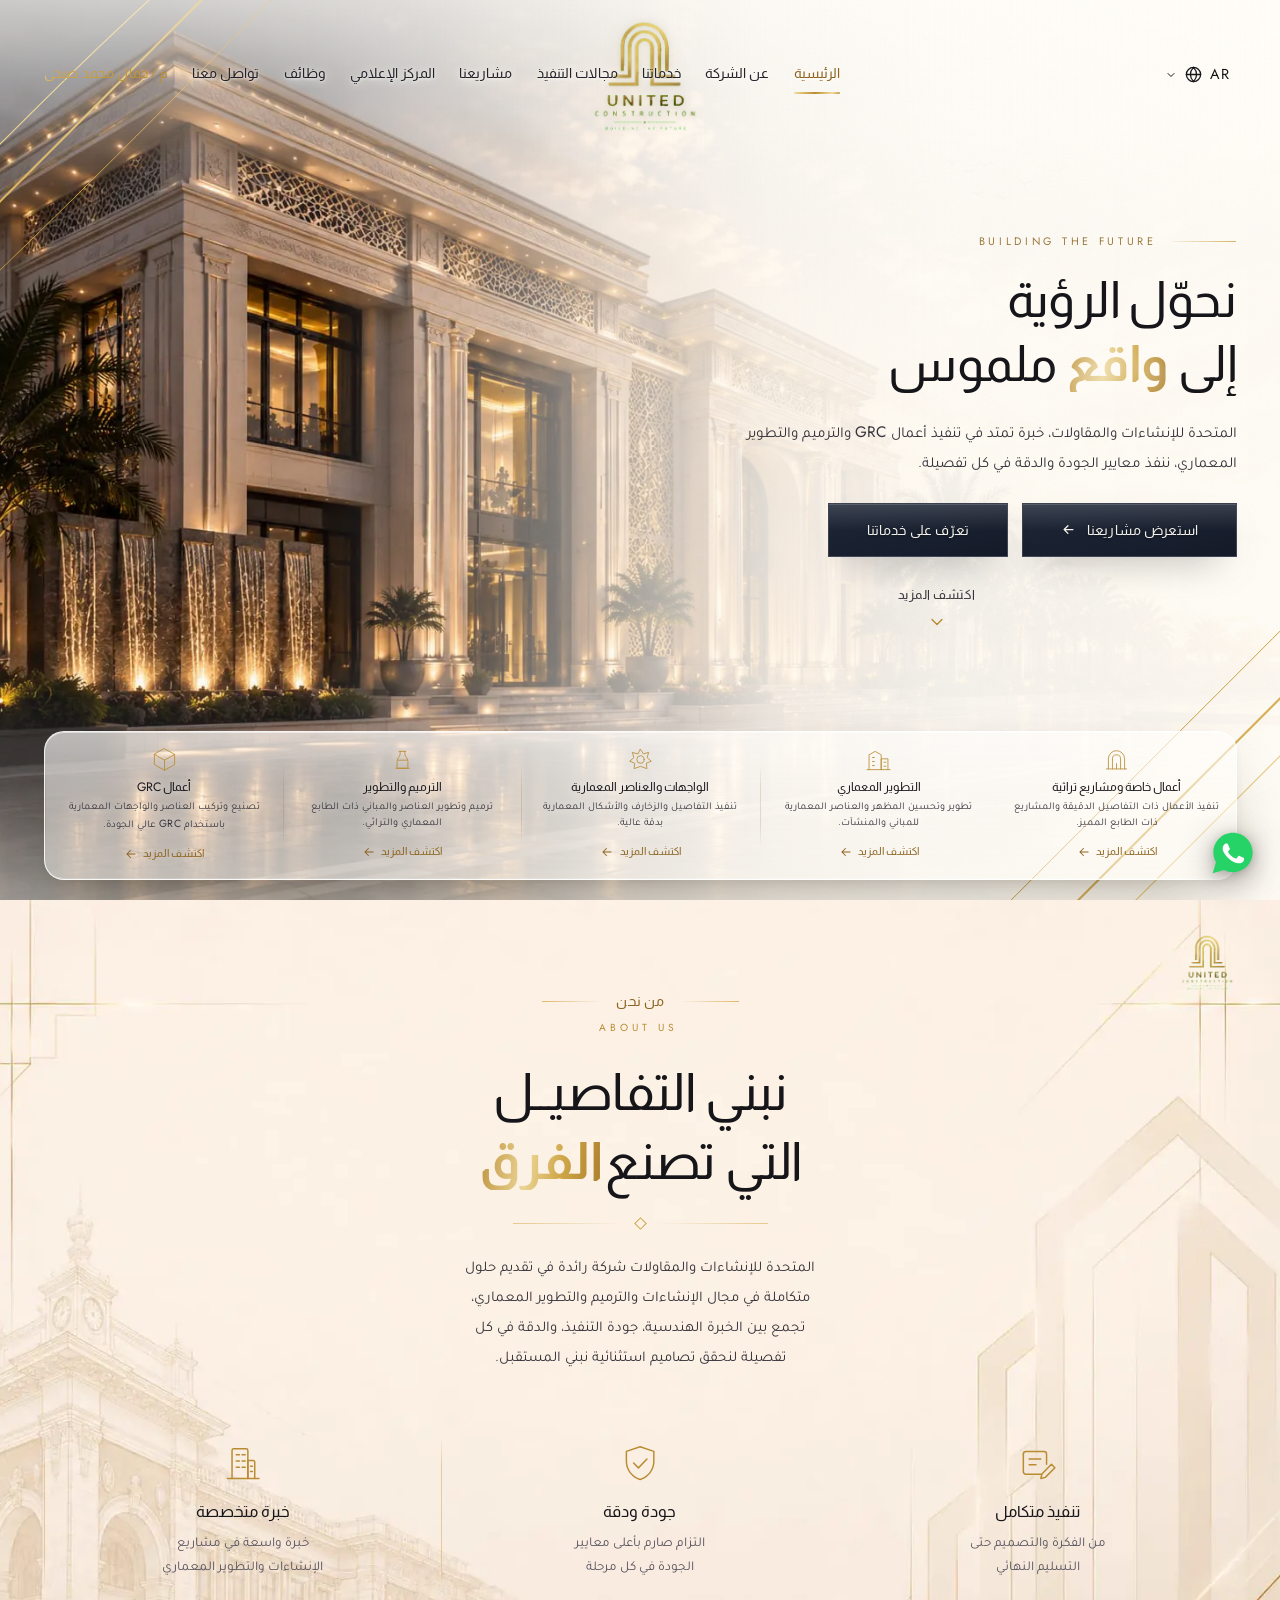
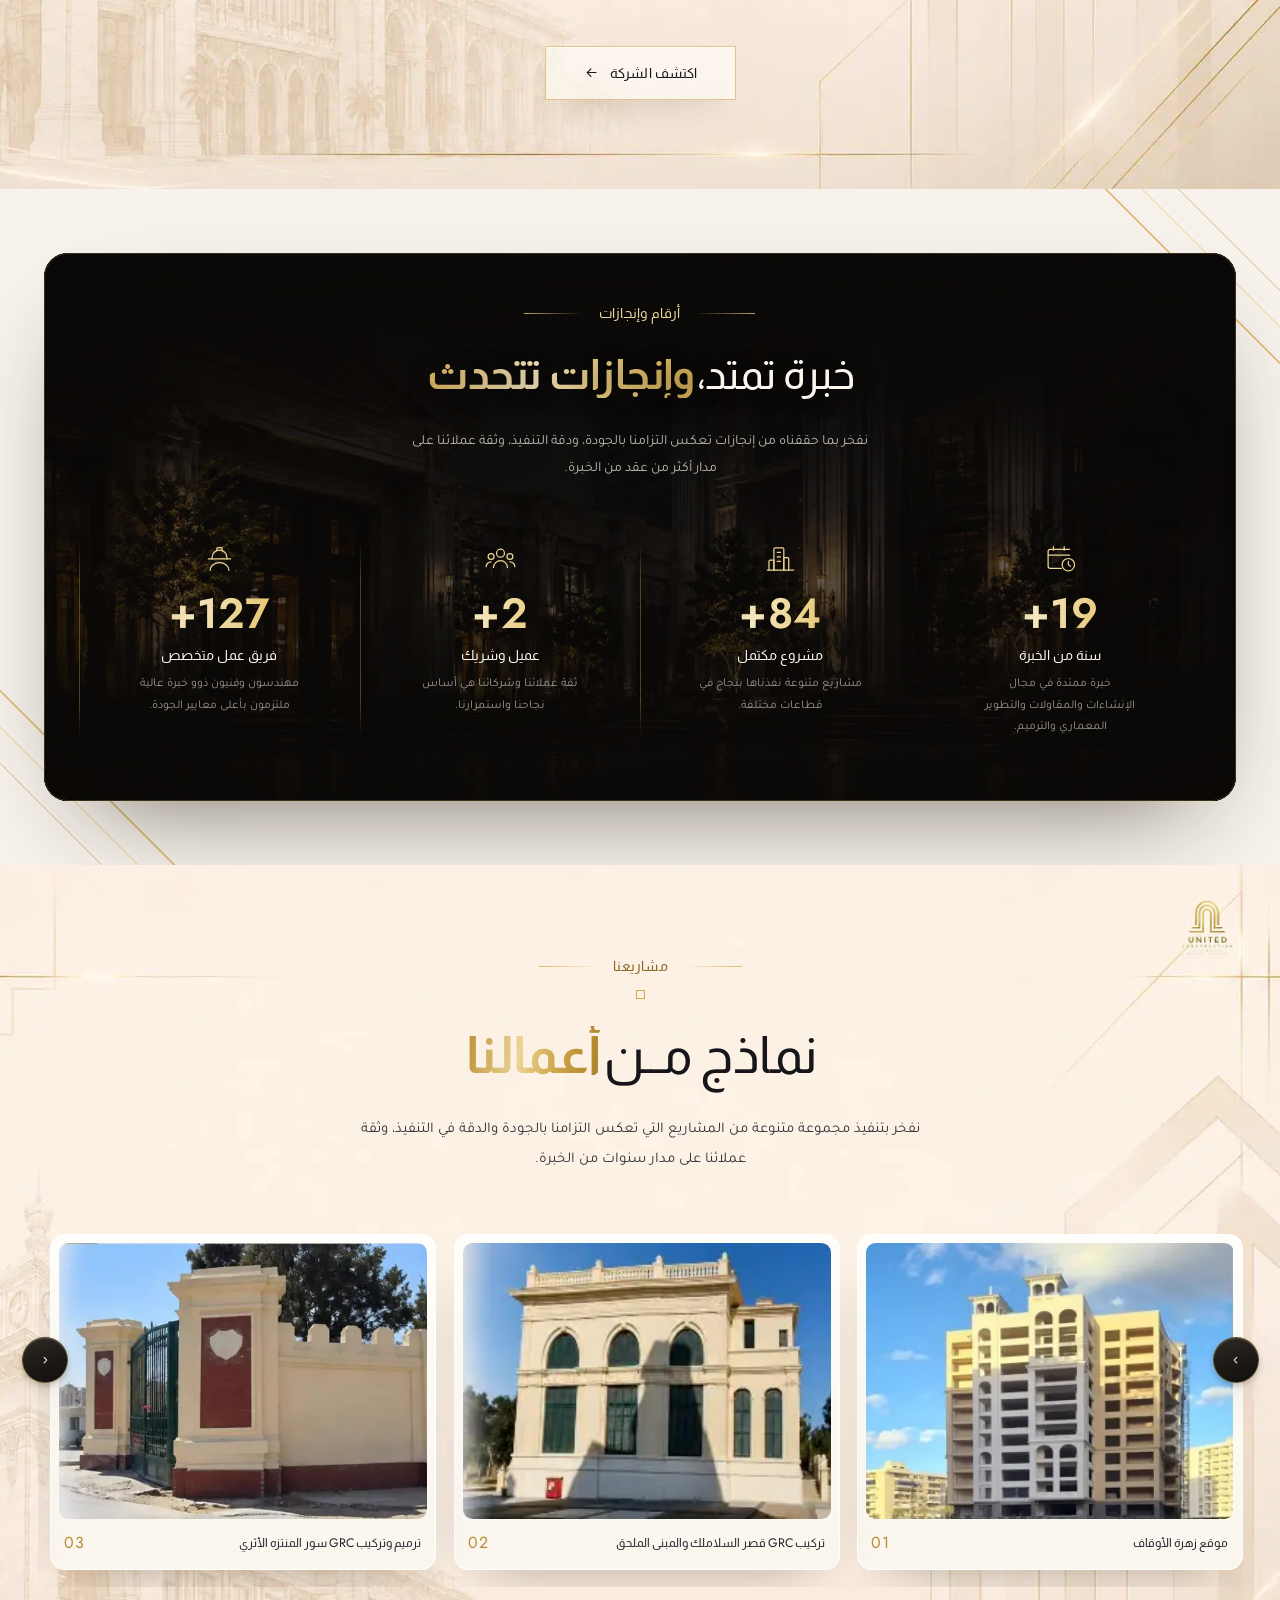
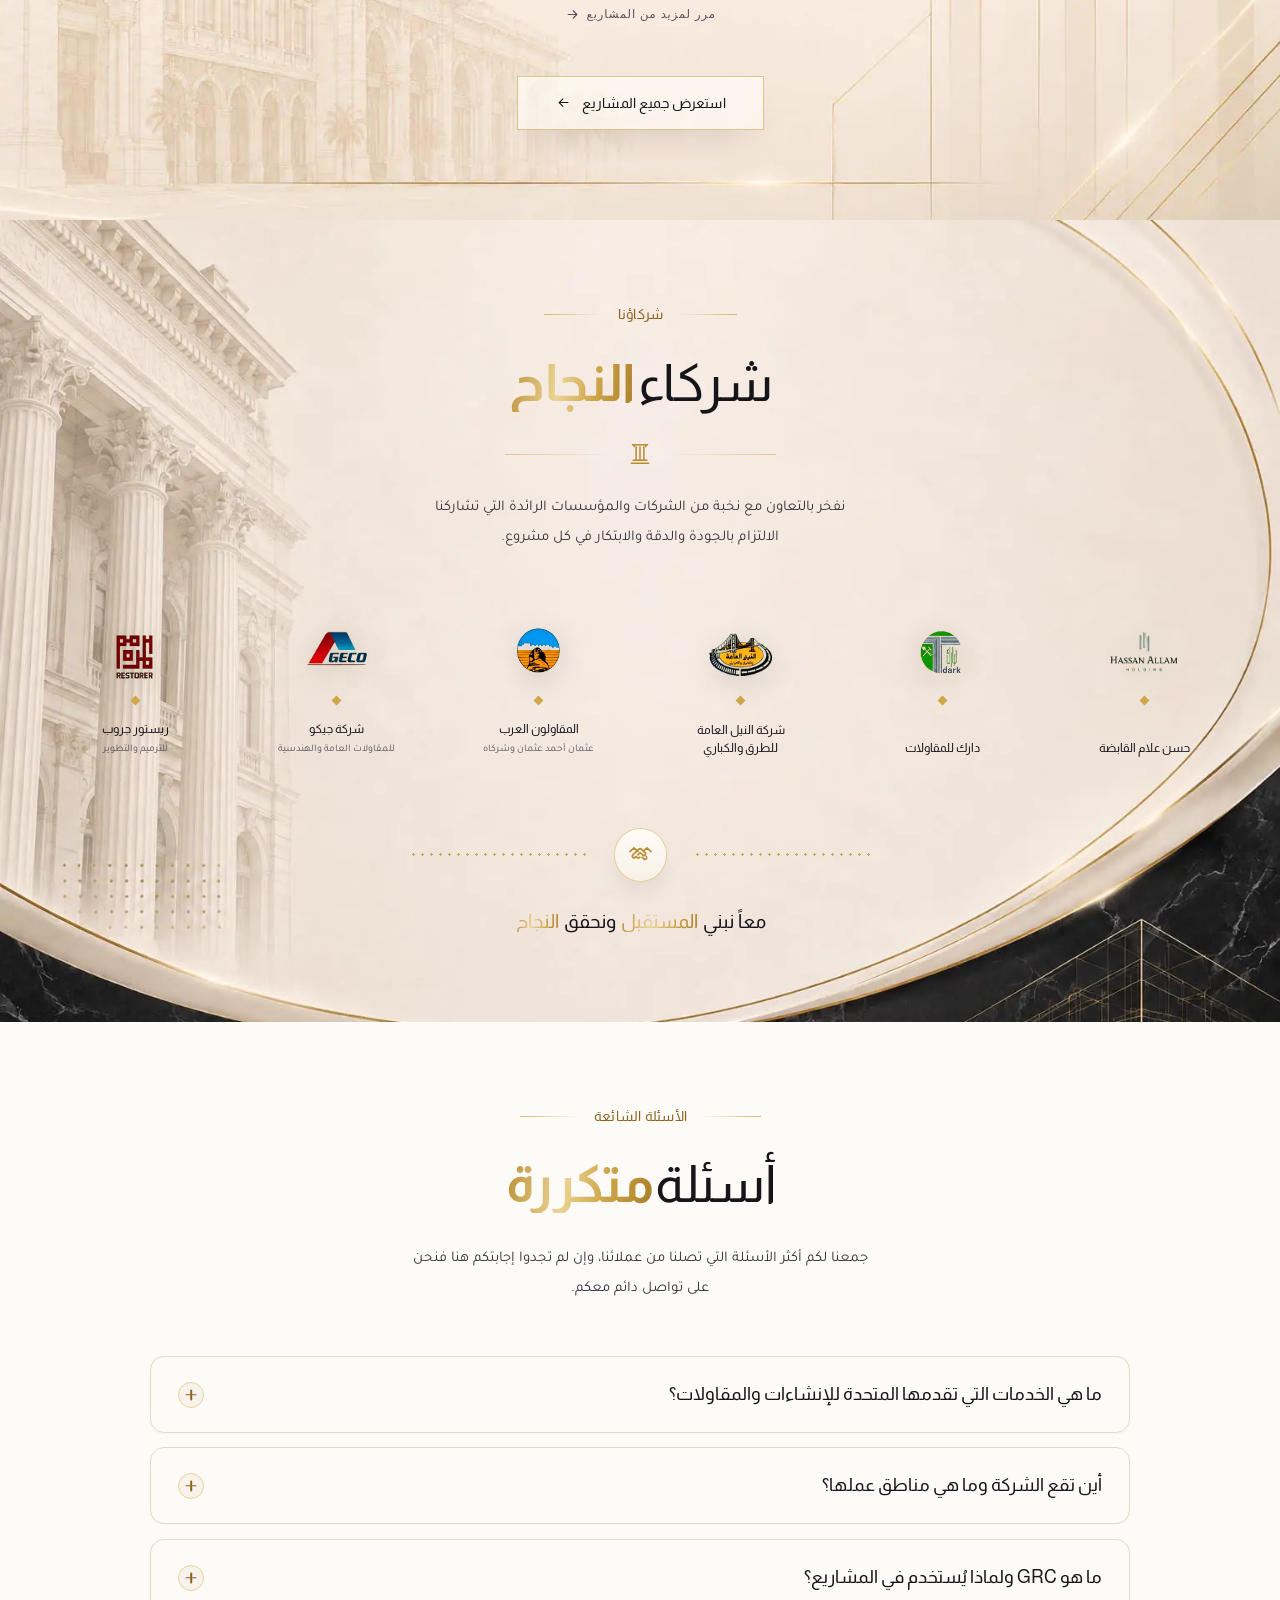
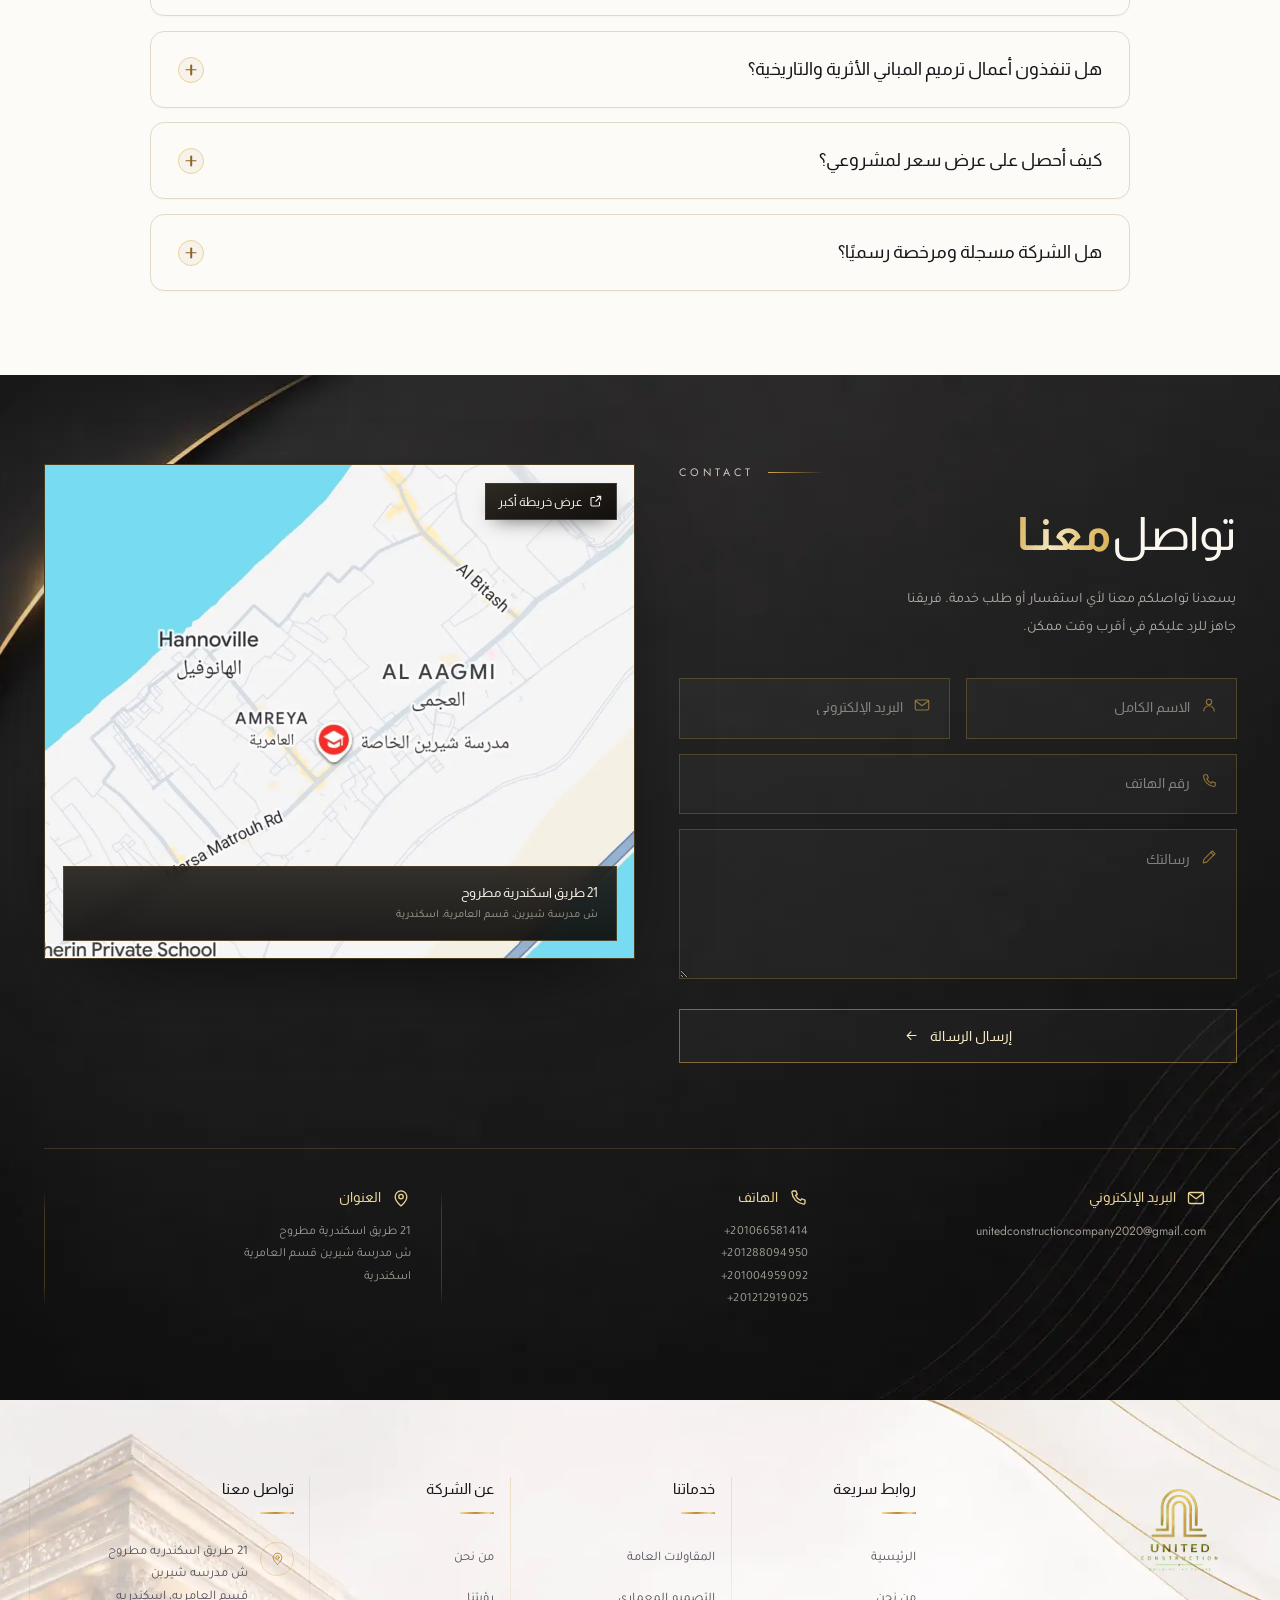
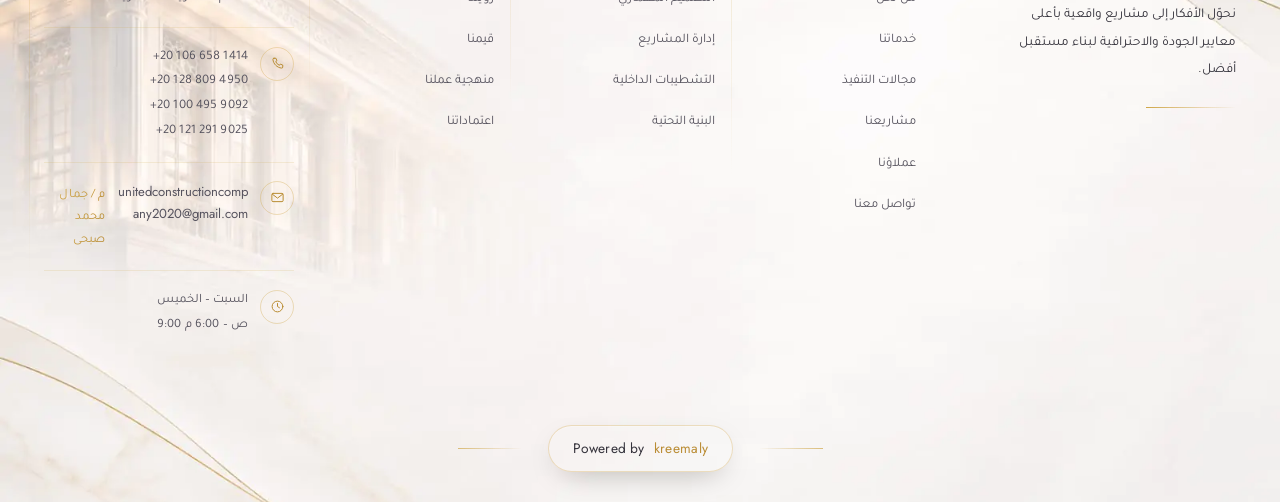
==== commit e419be79: "Rebrand footer/menu credit line to kreemaly.com Co-Authored-By: Claude Sonnet 5 <noreply@anthropic.c" ====
--- a/index.html
+++ b/index.html
@@ -370,7 +370,12 @@
       </li>
     </ul>
 
-
+    <div class="drawer-credit-wrap">
+      <p class="fb-credit">
+        <span class="fb-en" data-i18n="footer.poweredBy">Powered by</span>
+        <a href="https://kreemaly.com" target="_blank" rel="noopener" aria-label="زيارة موقع kreemaly" data-i18n-attr="aria-label:a11y.whatsappKareem">kreemaly</a>
+      </p>
+    </div>
 
   </div>
 </div>
@@ -1319,8 +1324,8 @@
       <span class="fb-rule" aria-hidden="true"></span>
       <p class="fb-credit">
         <span class="fb-en" data-i18n="footer.poweredBy">Powered by</span>
-        <a href="https://wa.me/201211179625" target="_blank" rel="noopener"
-           aria-label="تواصل مع كريم علي على واتساب" data-i18n-attr="aria-label:a11y.whatsappKareem">Kareem Aly</a>
+        <a href="https://kreemaly.com" target="_blank" rel="noopener"
+           aria-label="زيارة موقع kreemaly" data-i18n-attr="aria-label:a11y.whatsappKareem">kreemaly</a>
       </p>
       <span class="fb-rule" aria-hidden="true"></span>
     </div>
--- a/style.css
+++ b/style.css
@@ -3379,6 +3379,18 @@
   .fb-credit::before{ animation:none; display:none; }
 }
 
+/* Drawer variant of the powered-by plate — same glass/glow treatment,
+   scaled down to sit at the foot of the mobile menu. */
+.drawer-credit-wrap{
+  display:flex;
+  justify-content:center;
+  margin-top:1.4rem;
+}
+.drawer-credit-wrap .fb-credit{
+  font-size:.82rem;
+  padding:.6rem 1.3rem;
+}
+
 /* screen-reader-only label for the placeholder-driven fields */
 .sr-only{
   position:absolute;
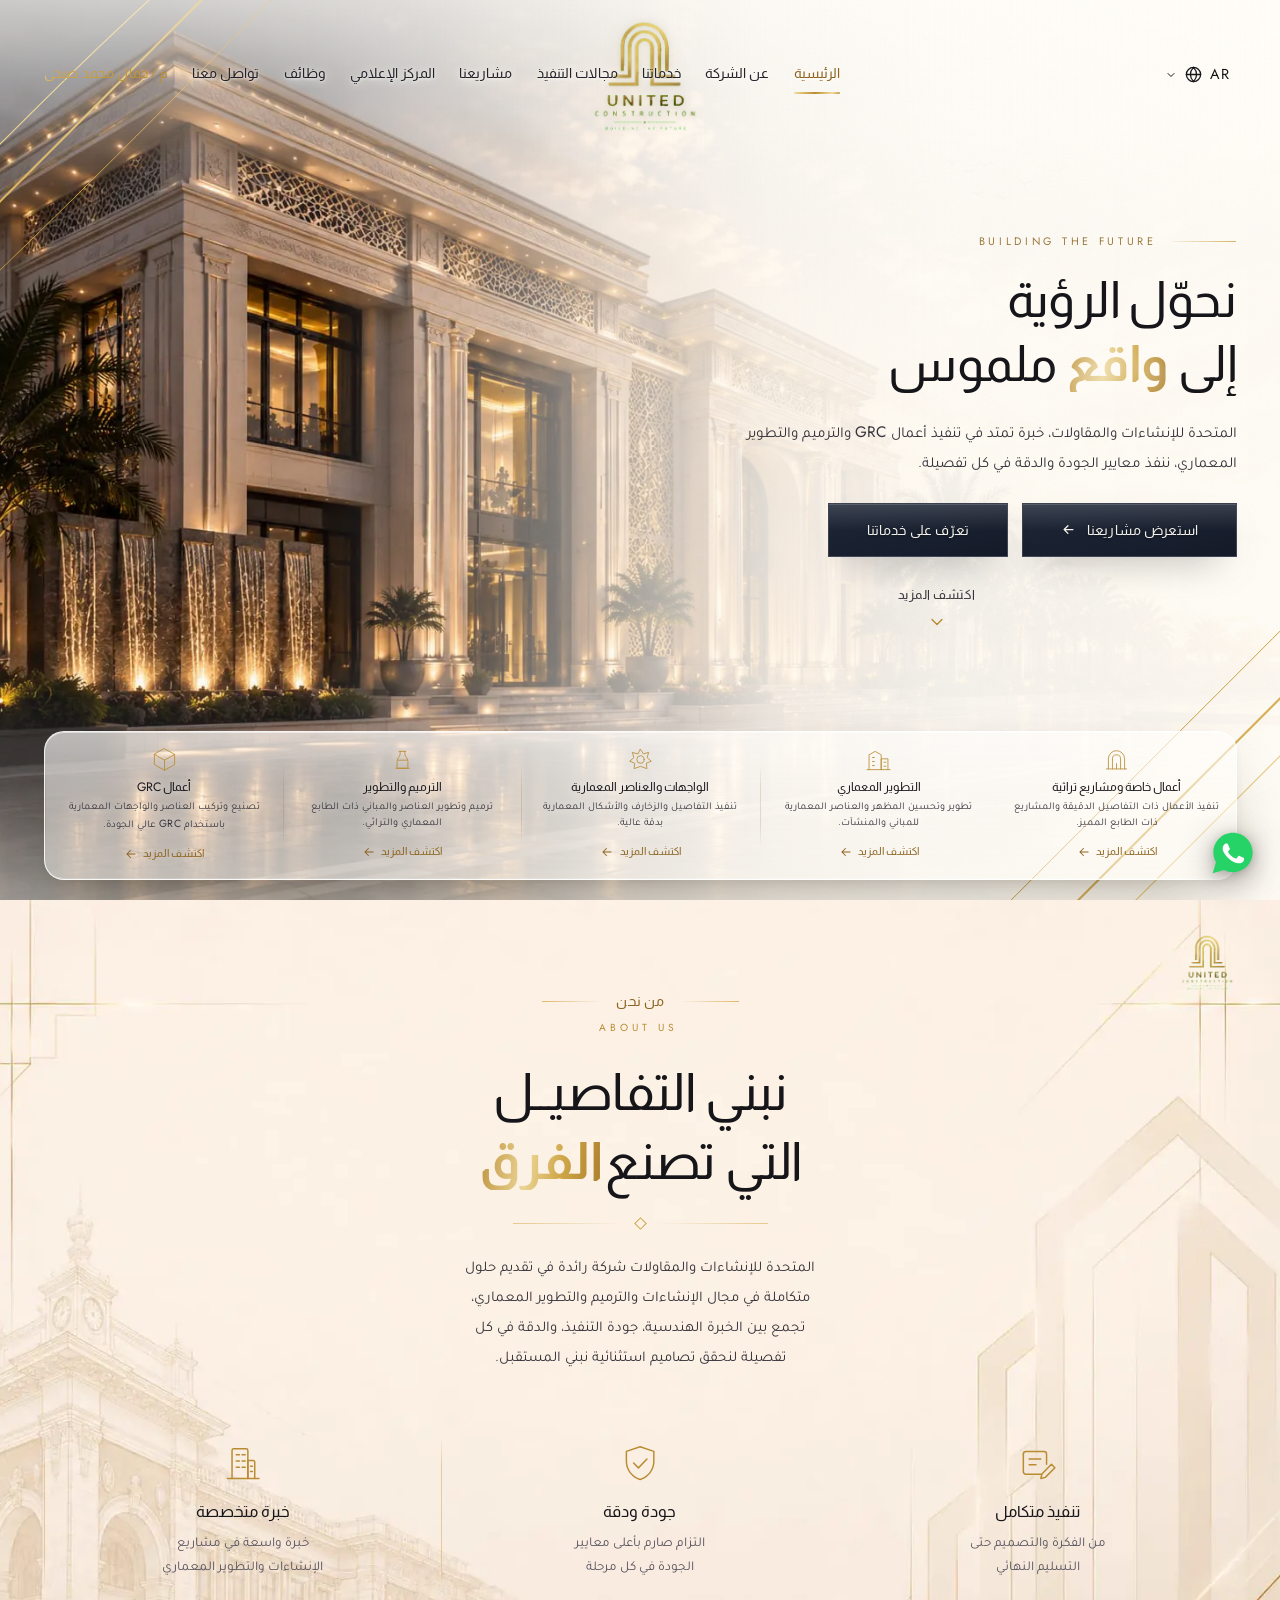
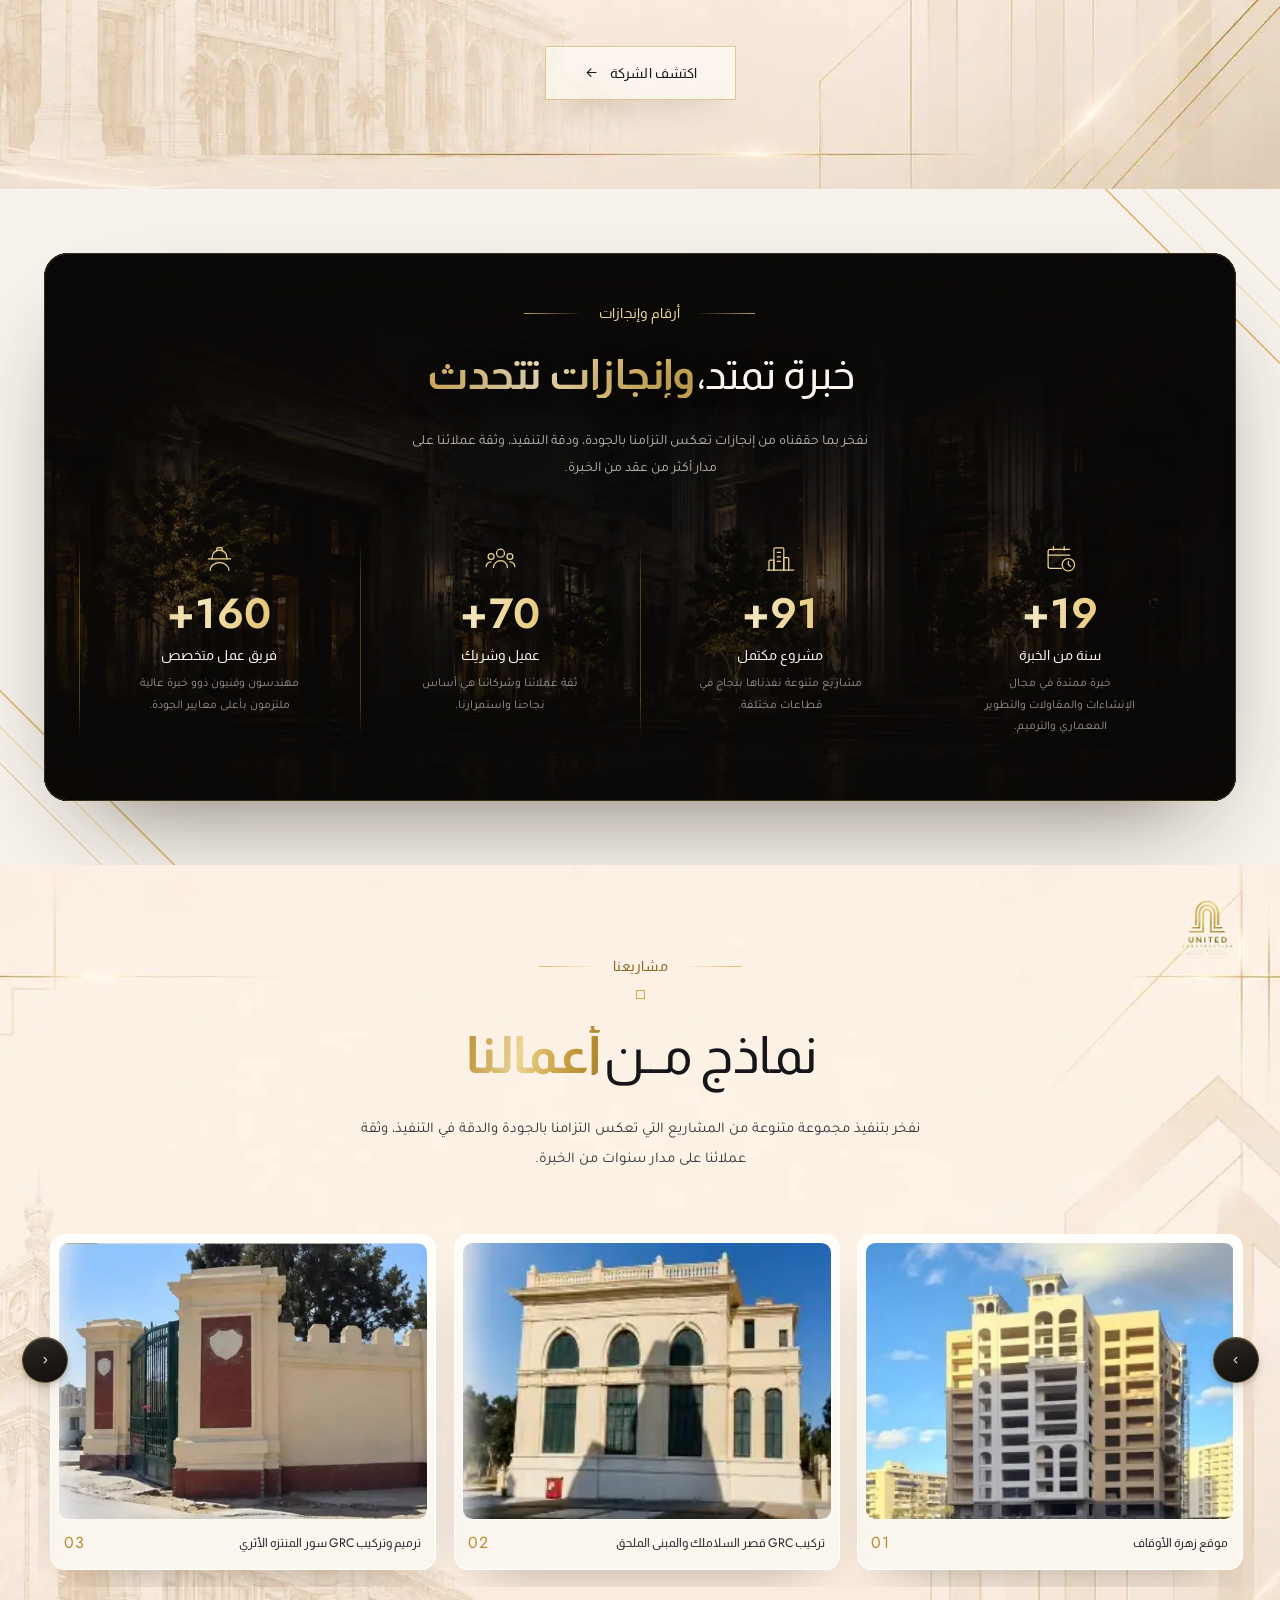
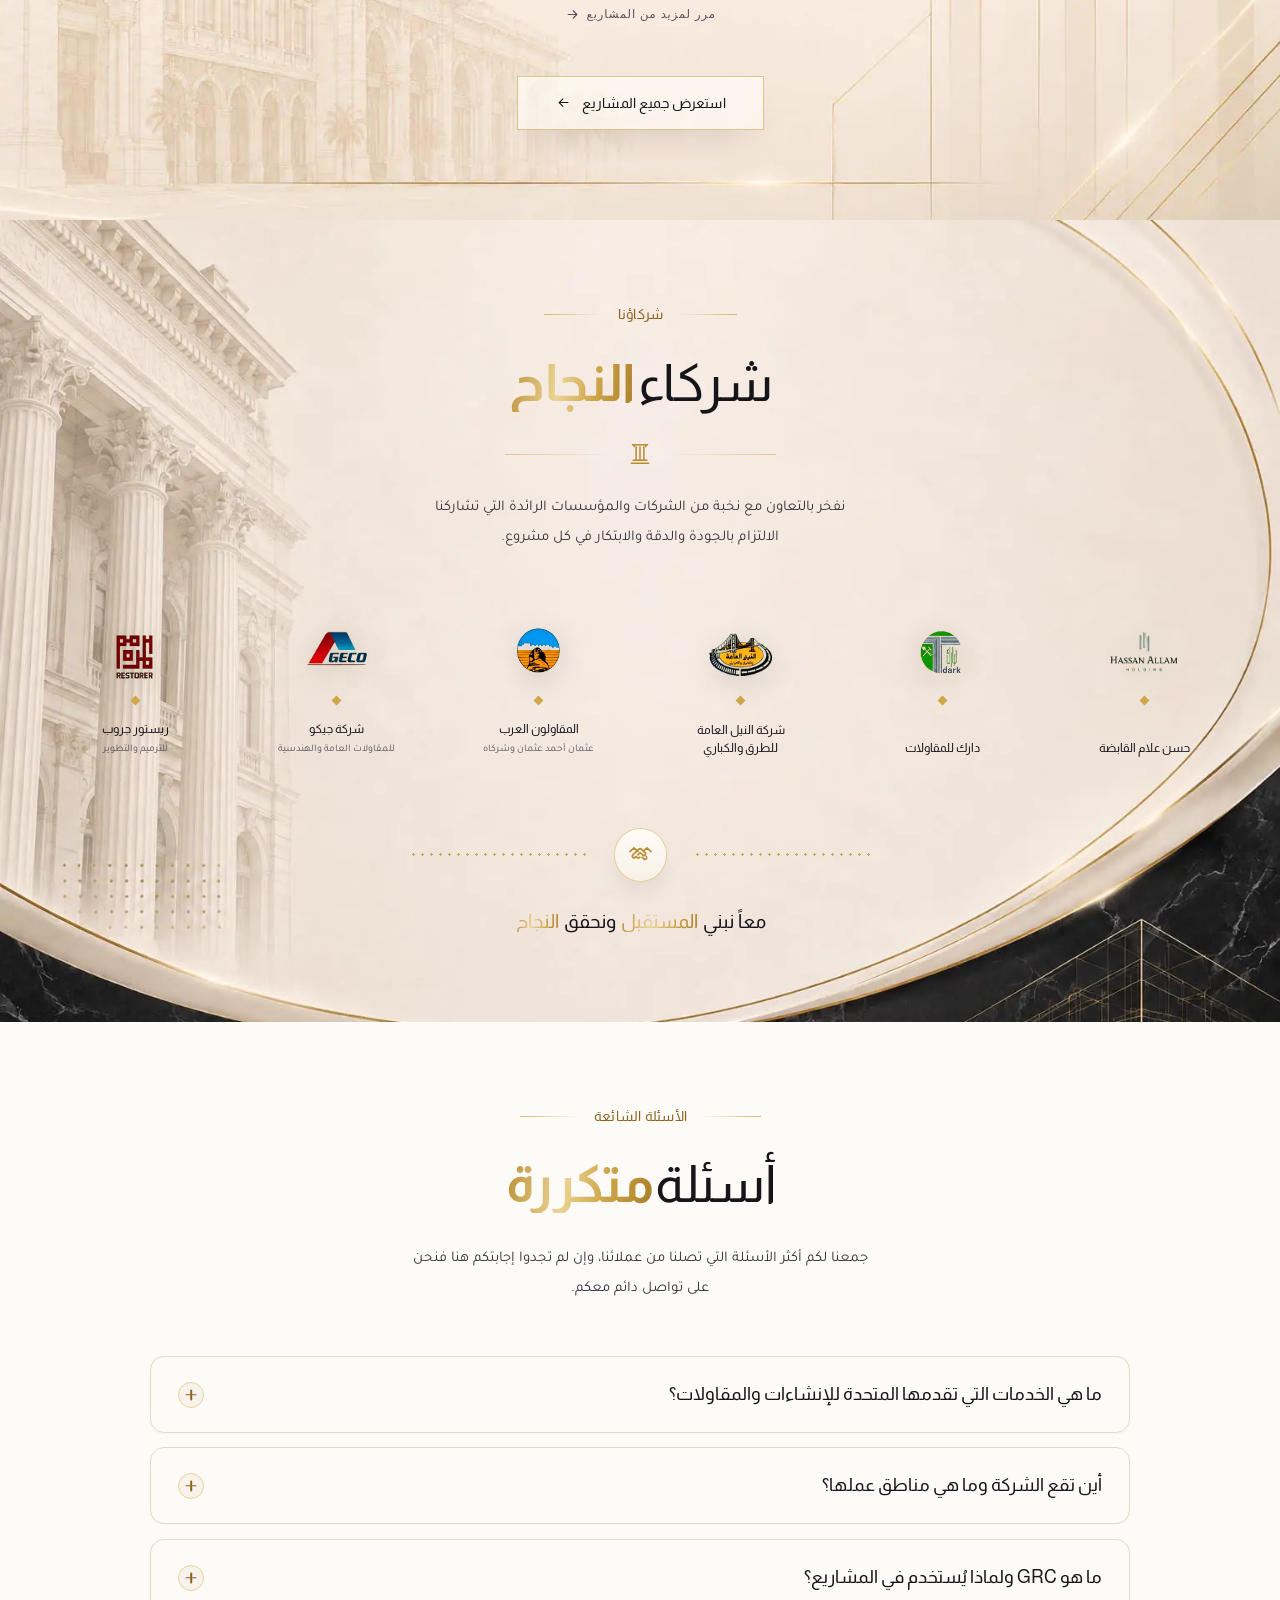
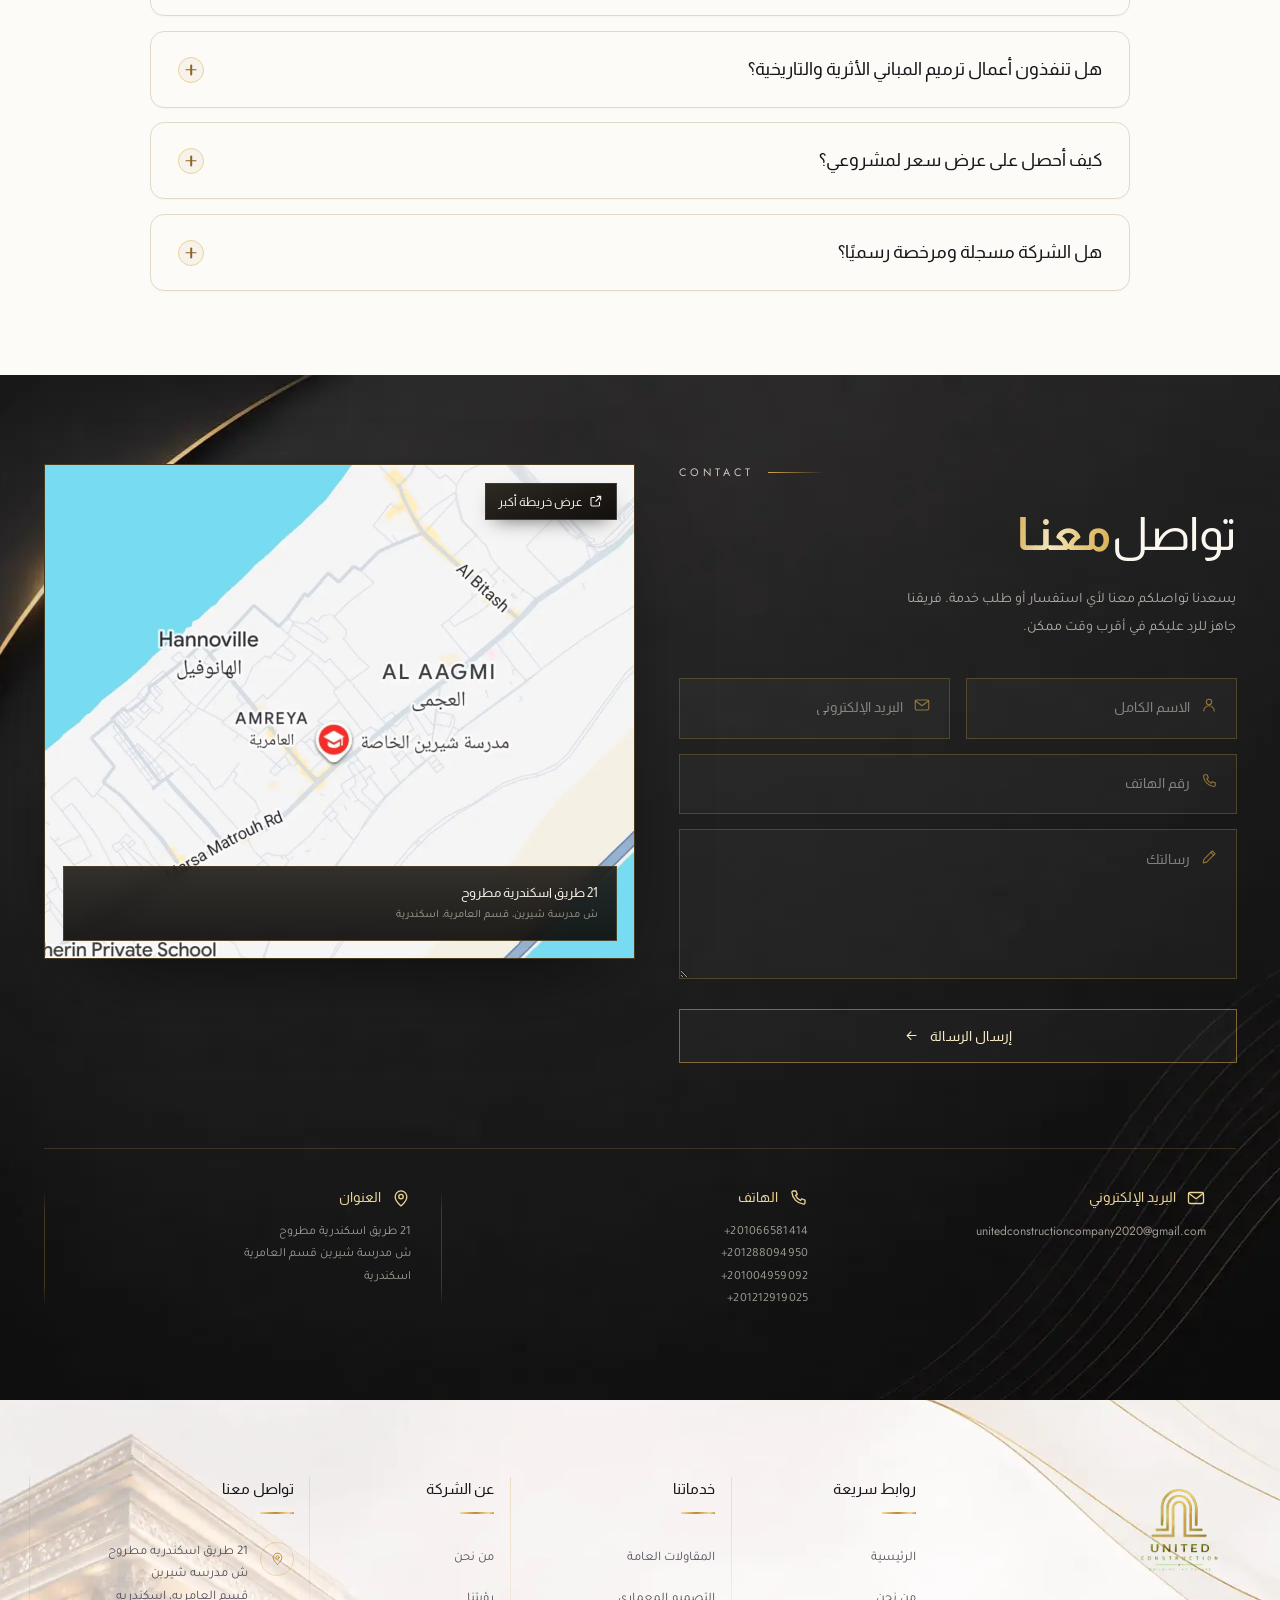
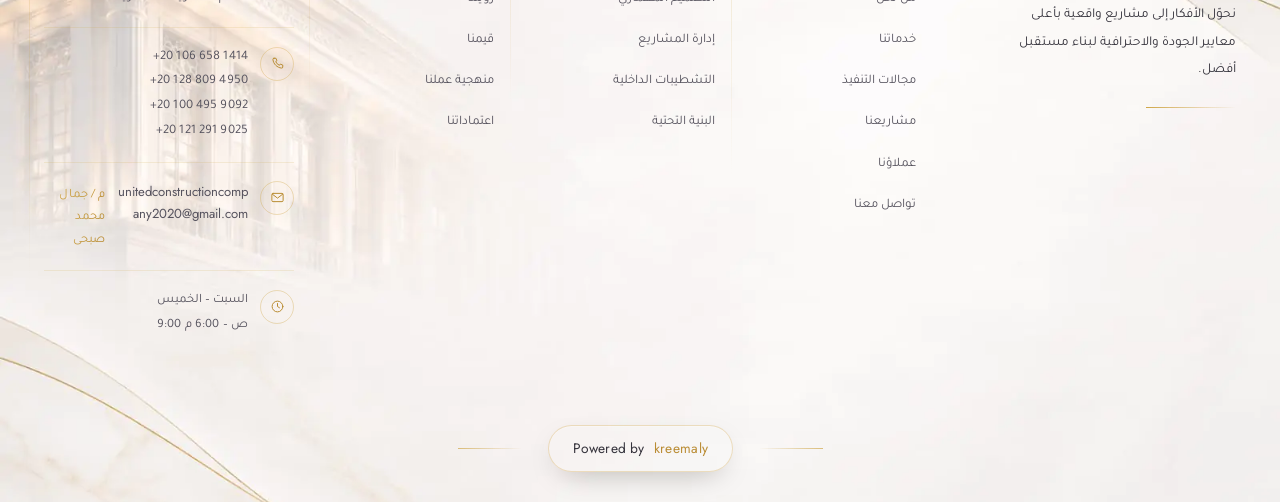
==== commit 5c7a5184: "Force white Powered-by label to take effect via cache bust Co-Authored-By: Claude Sonnet 5 <noreply@" ====
--- a/index.html
+++ b/index.html
@@ -186,7 +186,7 @@
 <link rel="preconnect" href="https://fonts.gstatic.com" crossorigin>
 <link href="https://fonts.googleapis.com/css2?family=Almarai:wght@400;700&family=Tajawal:wght@400&family=Cormorant+Garamond:wght@400;600&family=Jost:wght@400;500&display=swap" rel="stylesheet">
 
-<link rel="stylesheet" href="style.css?v=1">
+<link rel="stylesheet" href="style.css?v=2">
 <link rel="stylesheet" href="i18n.css?v=1">
 
 <noscript>
--- a/style.css
+++ b/style.css
@@ -3390,6 +3390,7 @@
   font-size:.82rem;
   padding:.6rem 1.3rem;
 }
+.drawer-credit-wrap .fb-en{ color:#fff !important; }
 
 /* screen-reader-only label for the placeholder-driven fields */
 .sr-only{
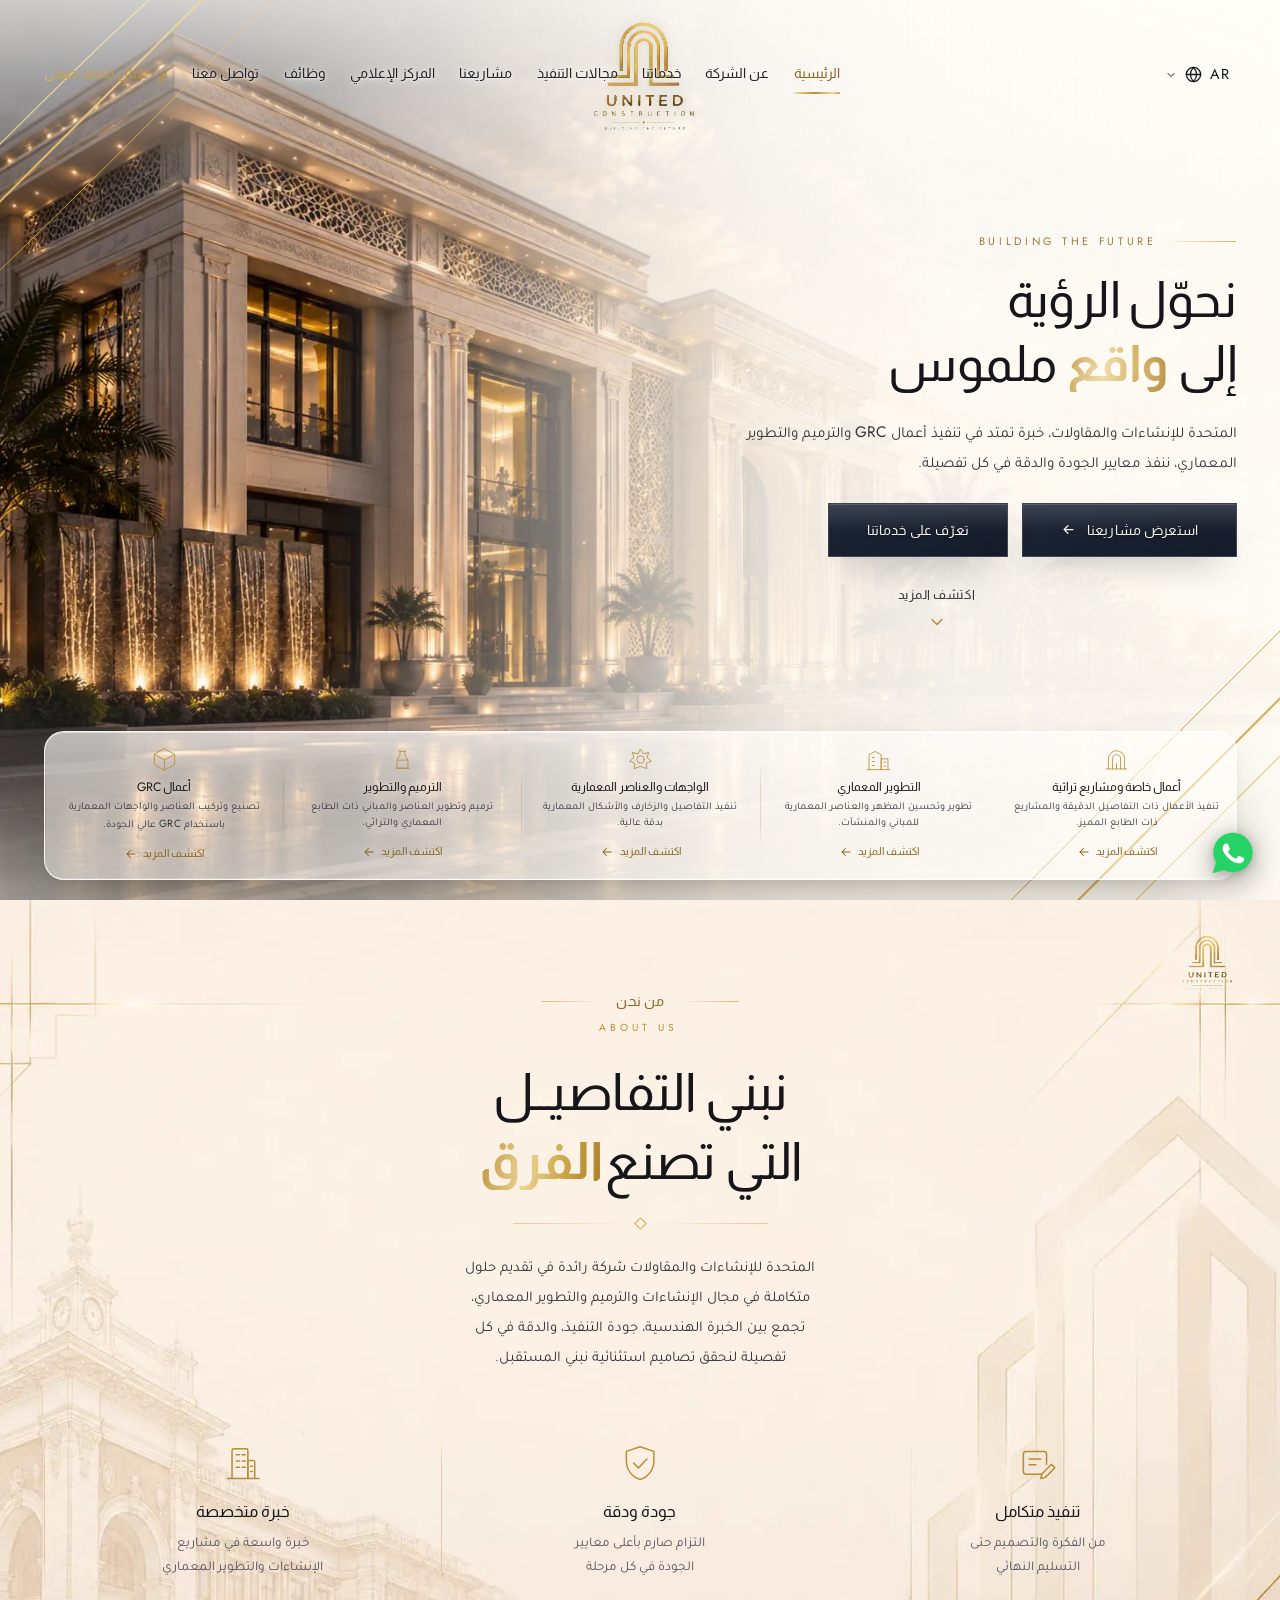
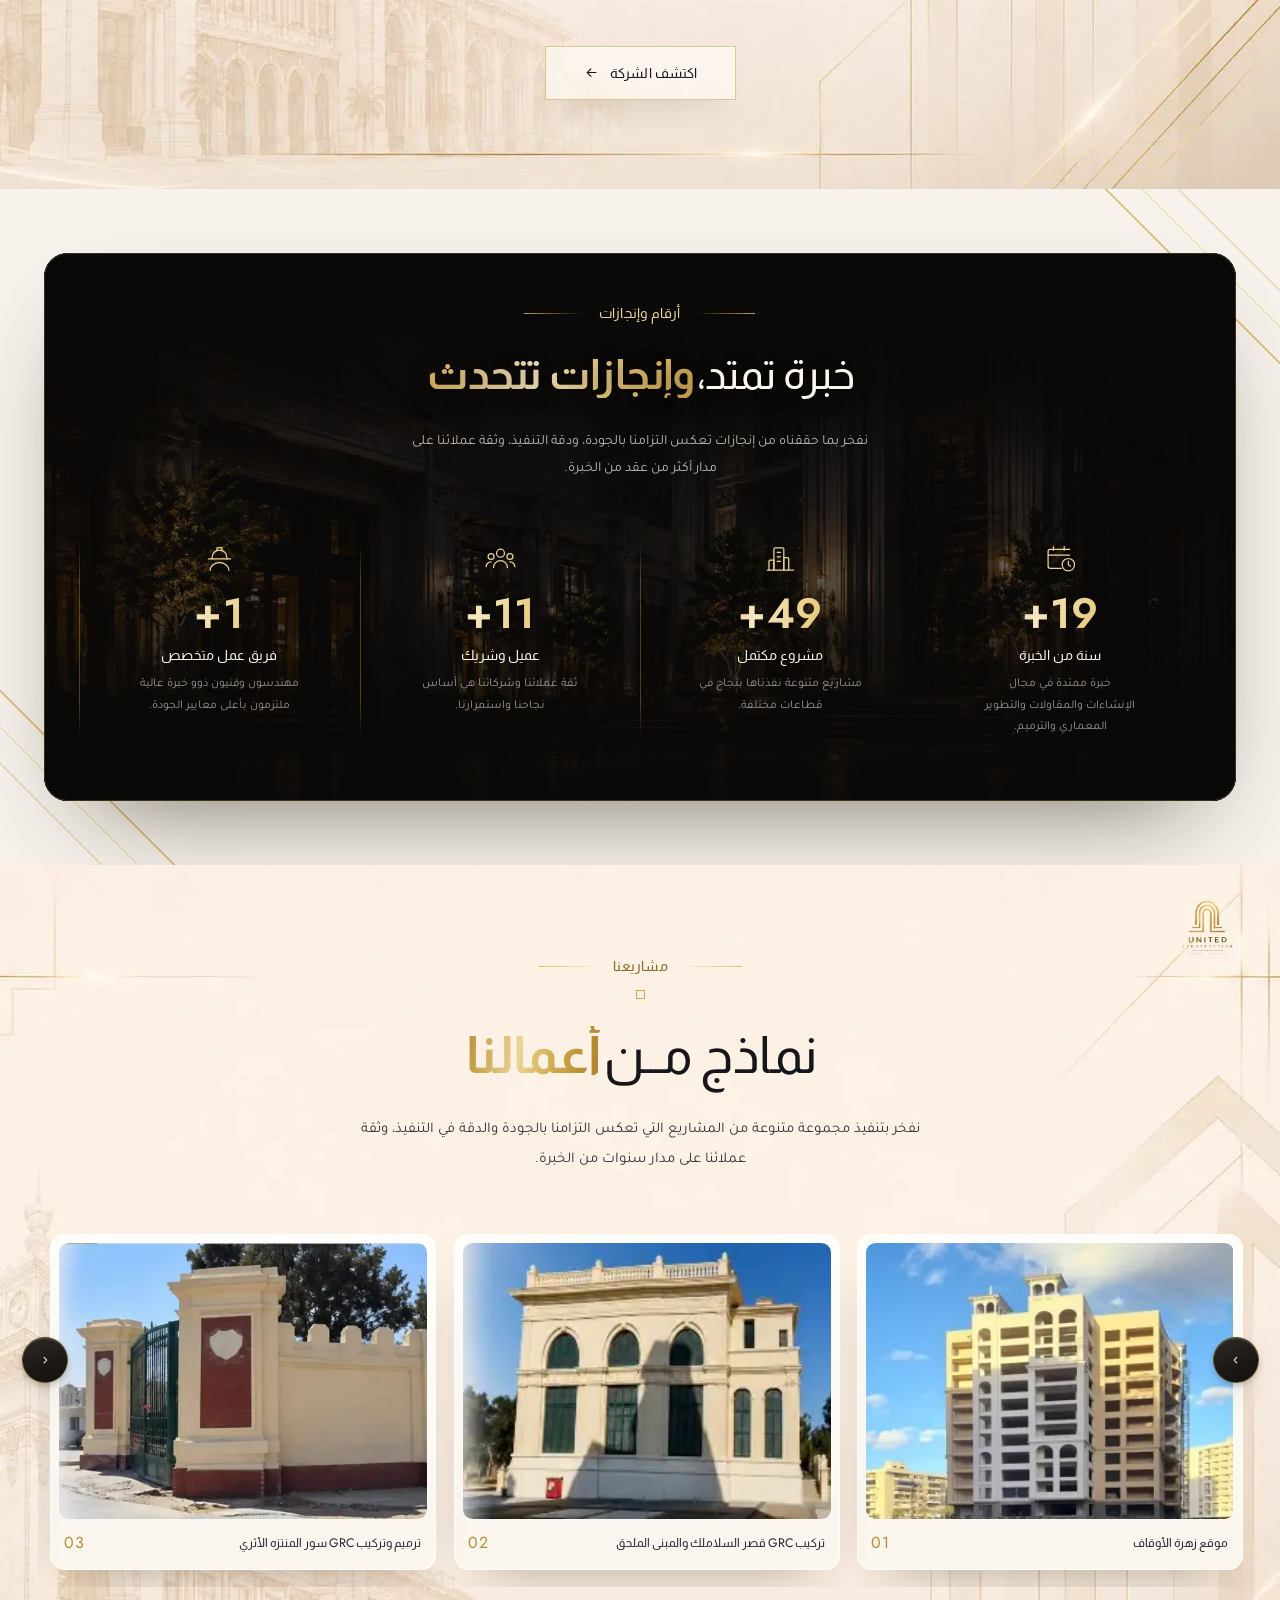
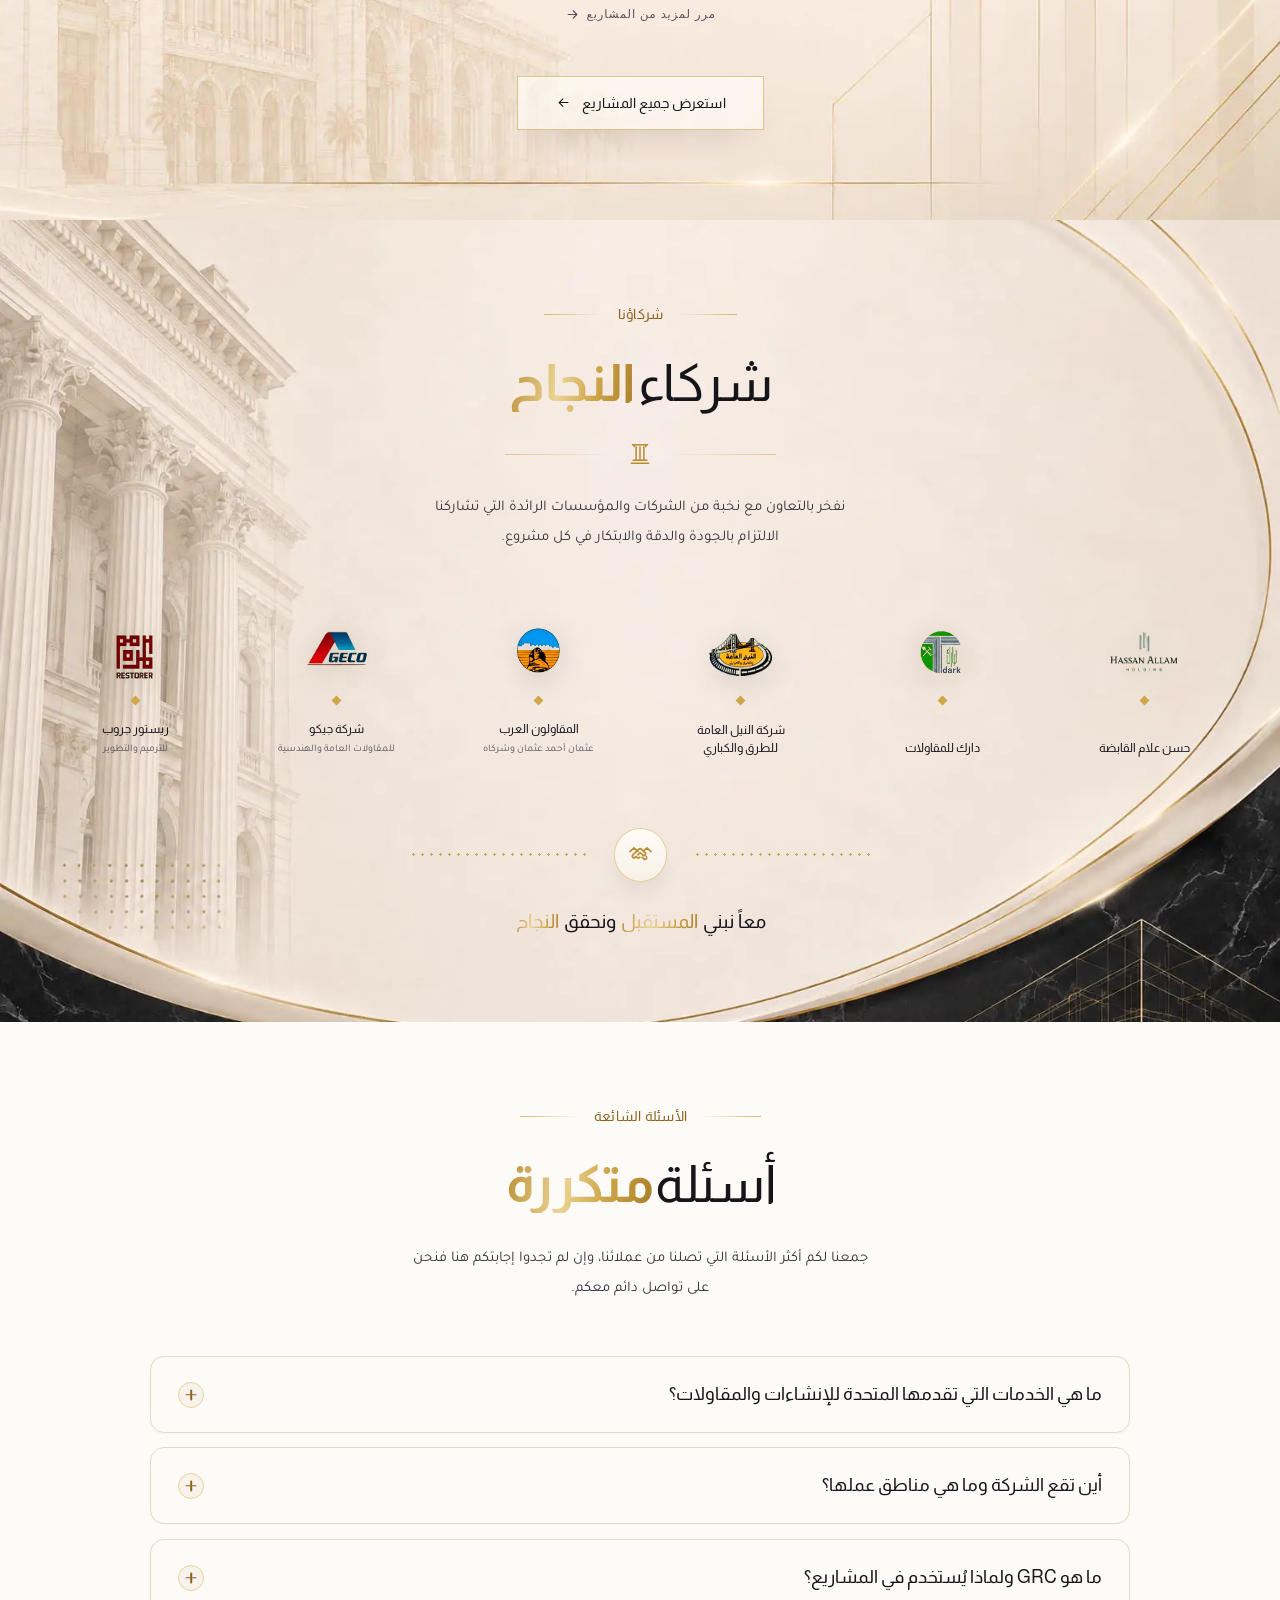
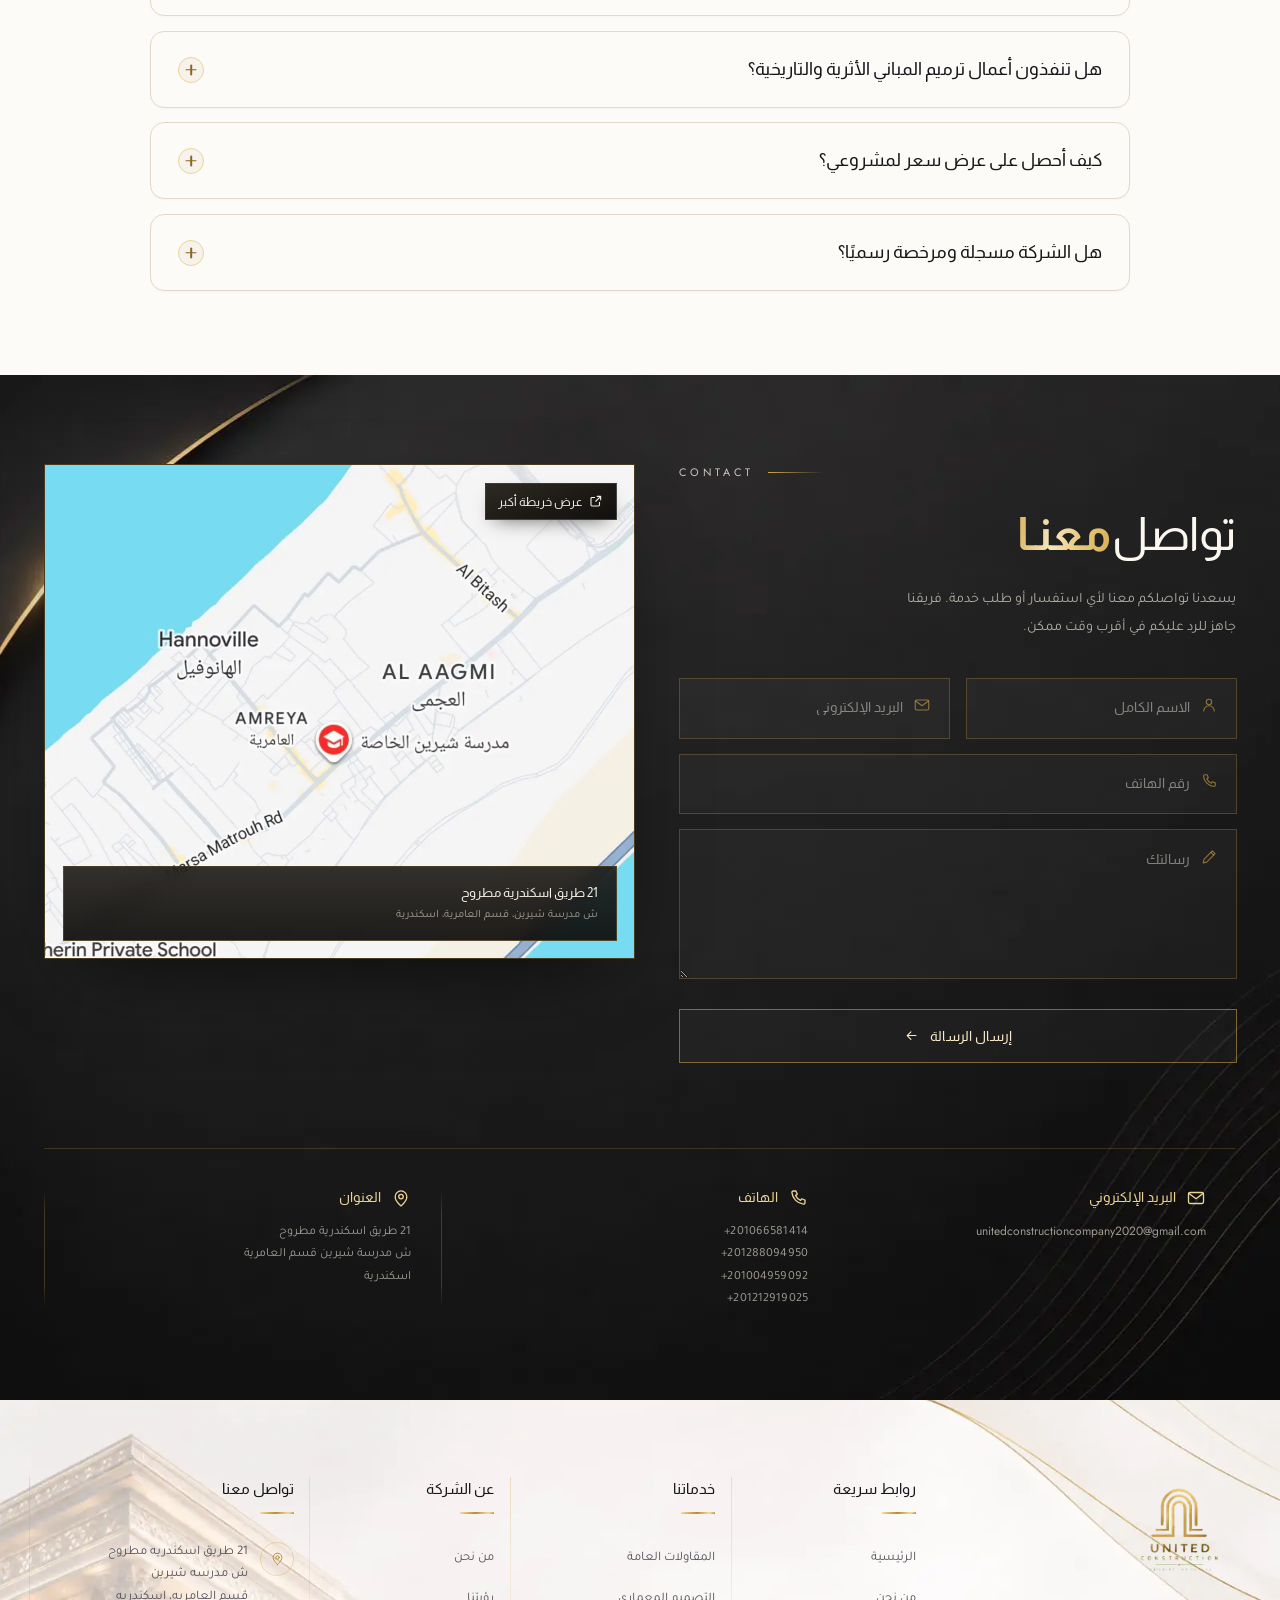
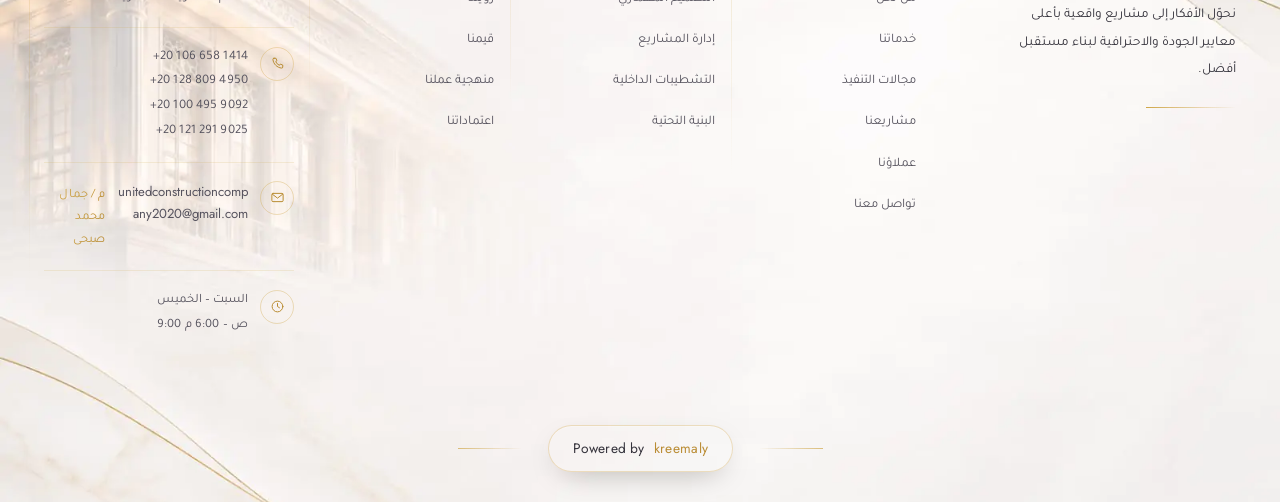
==== commit 4c3e04e5: "Cache-bust logo.webp so browsers pick up the gold-text fix Co-Authored-By: Claude Sonnet 5 <noreply@" ====
--- a/index.html
+++ b/index.html
@@ -216,7 +216,7 @@
 
     <!-- Logo (right side in RTL) -->
     <a class="brand" href="#" data-i18n-attr="aria-label:a11y.brand" aria-label="المتحدة للإنشاءات والمقاولات — الصفحة الرئيسية" data-anim="logo">
-      <img src="assets/logo.webp" alt="شعار المتحدة للإنشاءات والمقاولات" data-i18n-attr="alt:a11y.logo" width="541" height="461" decoding="async">
+      <img src="assets/logo.webp?v=2" alt="شعار المتحدة للإنشاءات والمقاولات" data-i18n-attr="alt:a11y.logo" width="541" height="461" decoding="async">
     </a>
 
     <!-- Desktop navigation -->
@@ -278,7 +278,7 @@
   </button>
 
   <div class="drawer-brand">
-    <img src="assets/logo.webp" alt="شعار المتحدة للإنشاءات والمقاولات" data-i18n-attr="alt:a11y.logo" width="541" height="461" loading="lazy" decoding="async">
+    <img src="assets/logo.webp?v=2" alt="شعار المتحدة للإنشاءات والمقاولات" data-i18n-attr="alt:a11y.logo" width="541" height="461" loading="lazy" decoding="async">
   </div>
 
   <nav aria-label="قائمة الجوال" data-i18n-attr="aria-label:a11y.mobileNav">
@@ -547,7 +547,7 @@
 <section class="sec sec--about" id="about" aria-labelledby="aboutTitle">
 
   <div class="sec-bg" aria-hidden="true"></div>
-  <img class="sec-mark" src="assets/logo.webp" alt="" width="541" height="461" loading="lazy" decoding="async" aria-hidden="true">
+  <img class="sec-mark" src="assets/logo.webp?v=2" alt="" width="541" height="461" loading="lazy" decoding="async" aria-hidden="true">
 
   <div class="sec-inner">
 
@@ -736,7 +736,7 @@
 <section class="sec sec--projects" id="projects" aria-labelledby="projectsTitle">
 
   <div class="sec-bg" aria-hidden="true"></div>
-  <img class="sec-mark" src="assets/logo.webp" alt="" width="541" height="461" loading="lazy" decoding="async" aria-hidden="true">
+  <img class="sec-mark" src="assets/logo.webp?v=2" alt="" width="541" height="461" loading="lazy" decoding="async" aria-hidden="true">
 
   <div class="sec-inner">
 
@@ -1232,7 +1232,7 @@
 
       <!-- brand -->
       <div class="fo-brand" data-reveal style="--r:0">
-        <img src="assets/logo.webp" alt="شعار المتحدة للإنشاءات والمقاولات" data-i18n-attr="alt:a11y.logo" width="541" height="461" loading="lazy" decoding="async">
+        <img src="assets/logo.webp?v=2" alt="شعار المتحدة للإنشاءات والمقاولات" data-i18n-attr="alt:a11y.logo" width="541" height="461" loading="lazy" decoding="async">
         <p class="fo-blurb" data-i18n="footer.blurb">
           نحوّل الأفكار إلى مشاريع واقعية بأعلى معايير الجودة والاحترافية
           لبناء مستقبل أفضل.
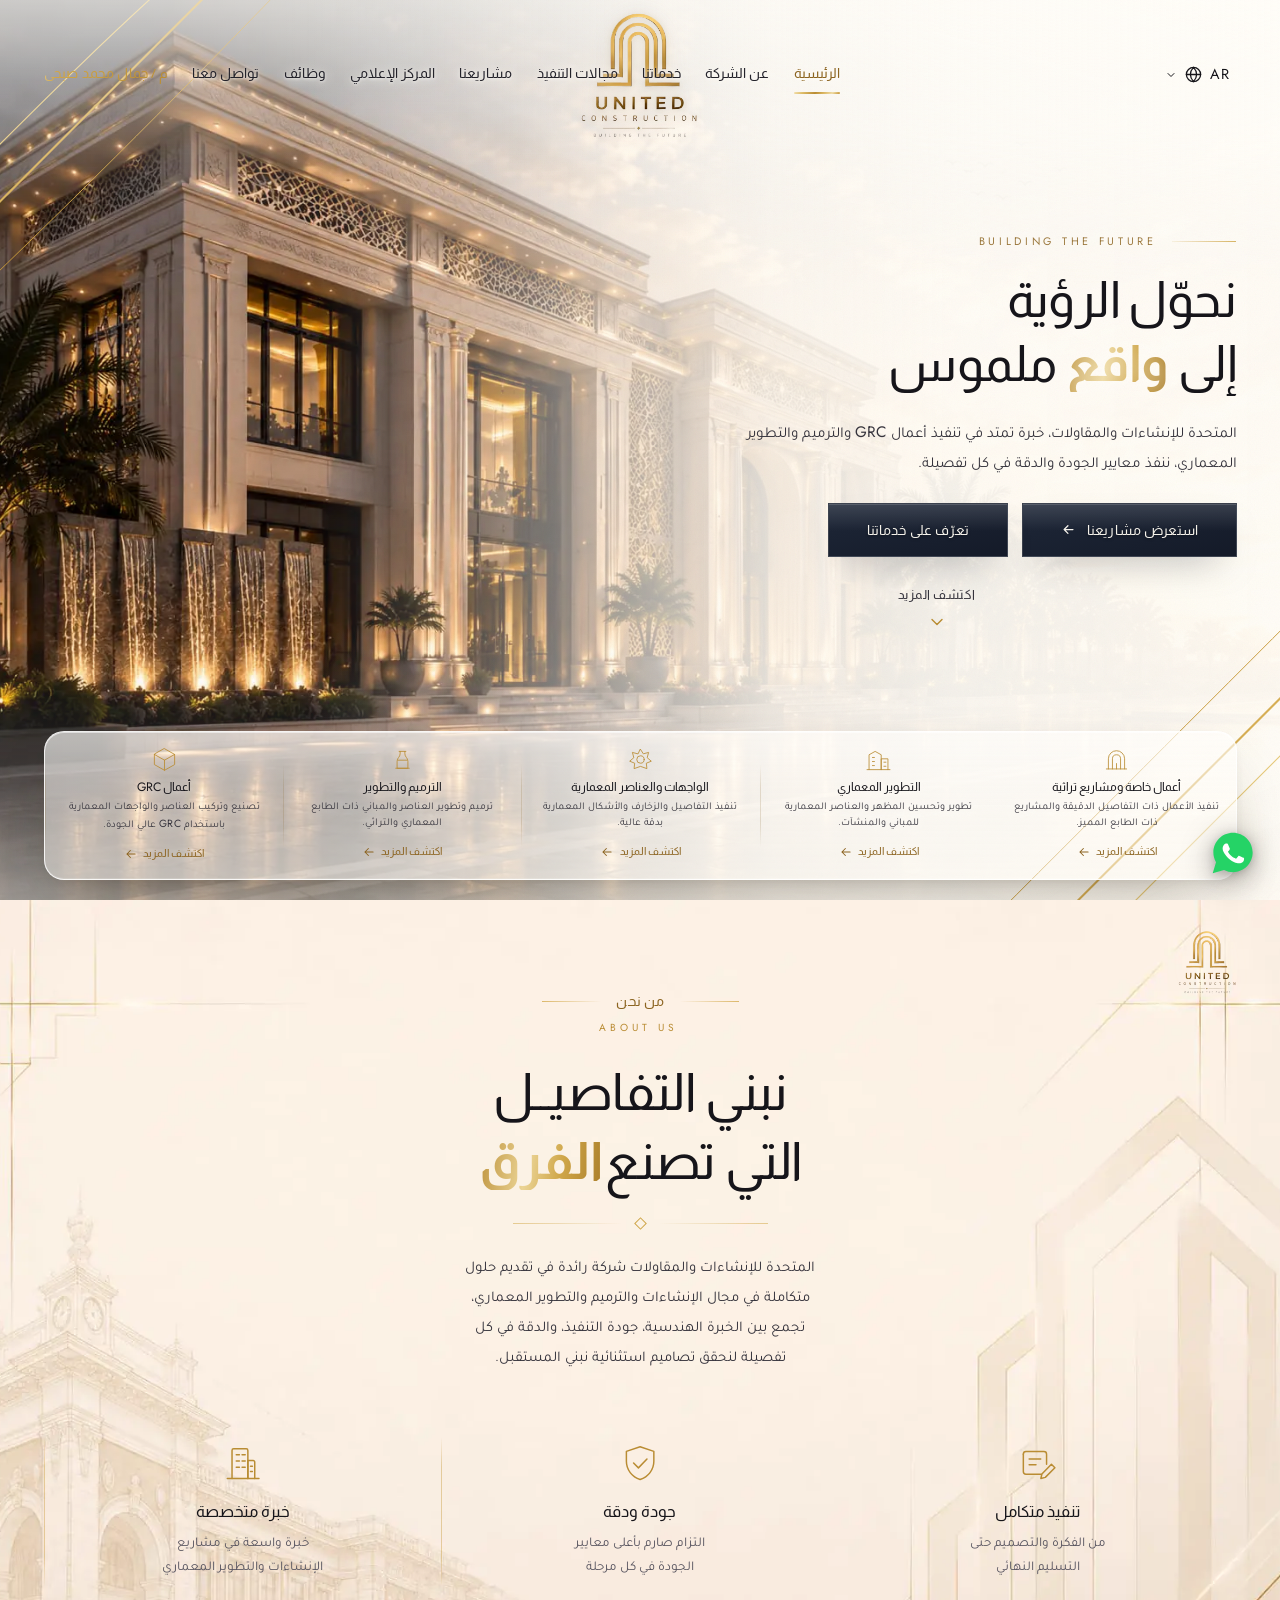
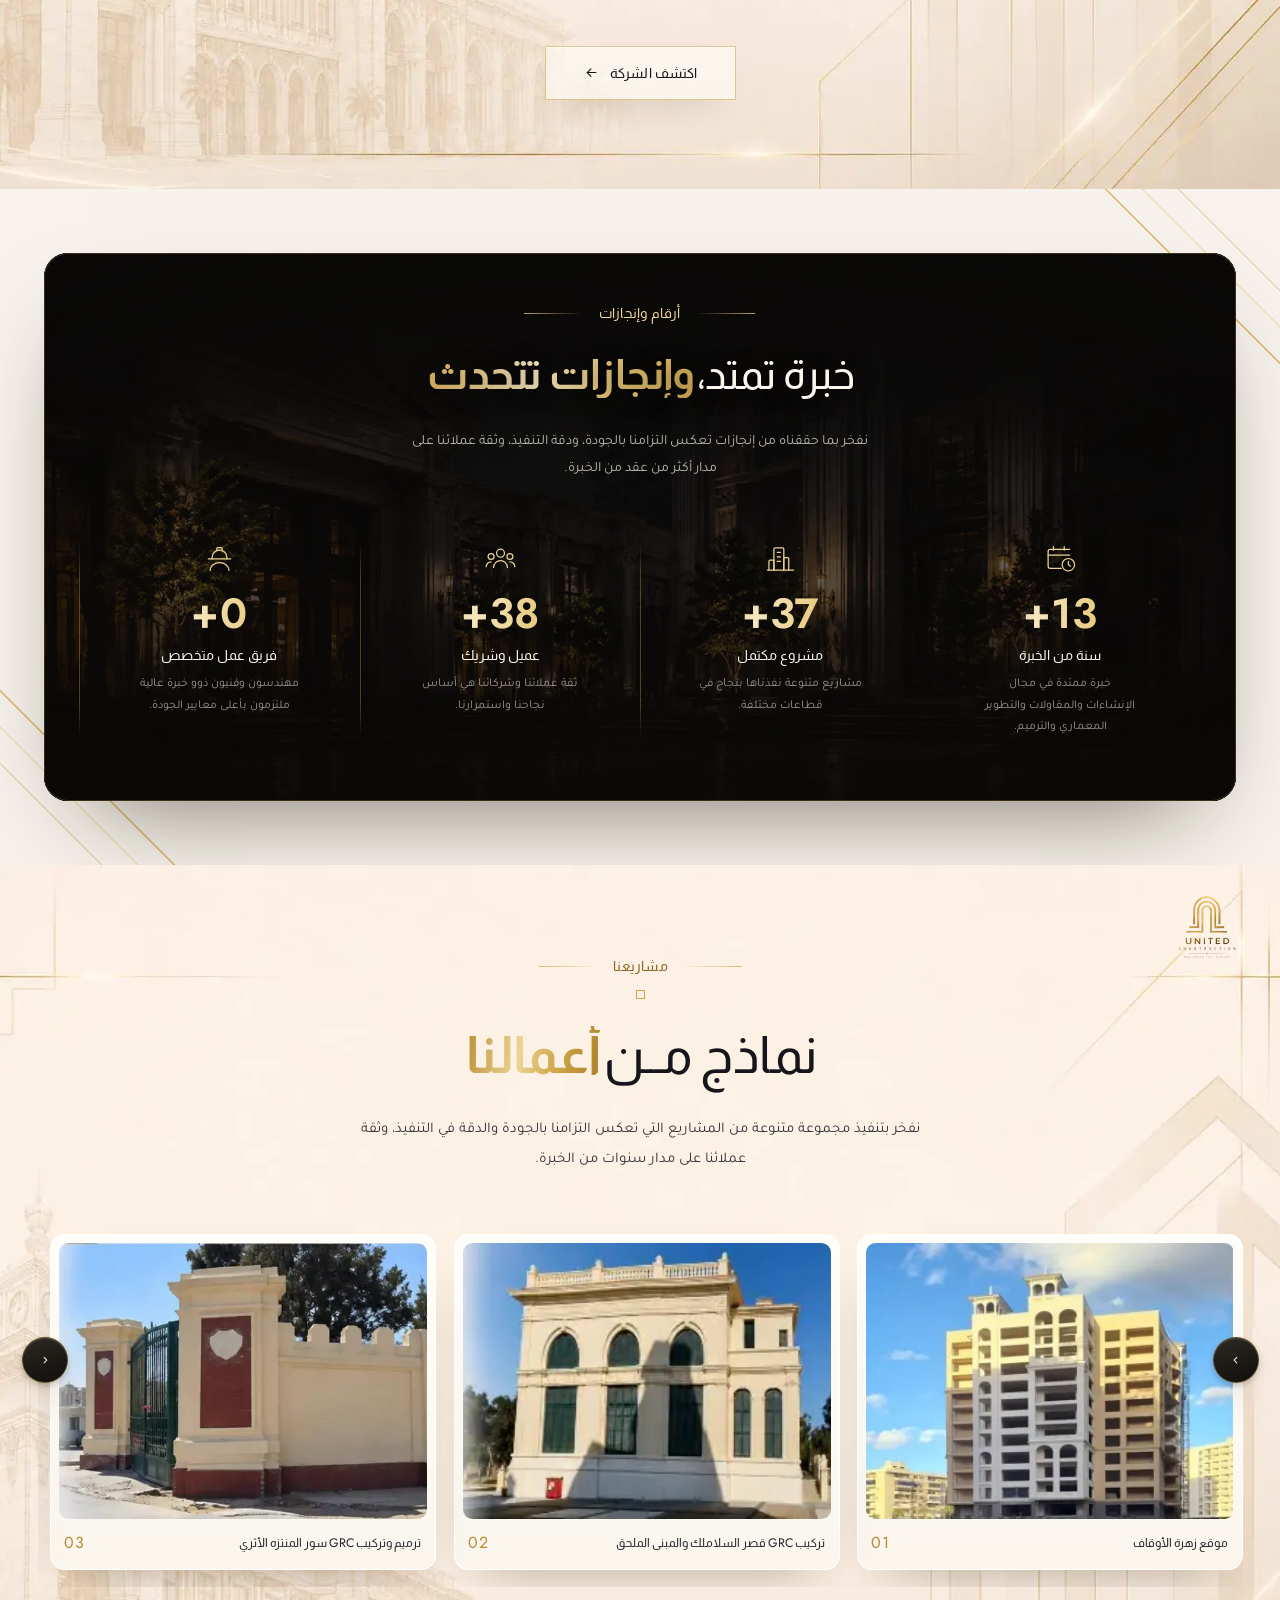
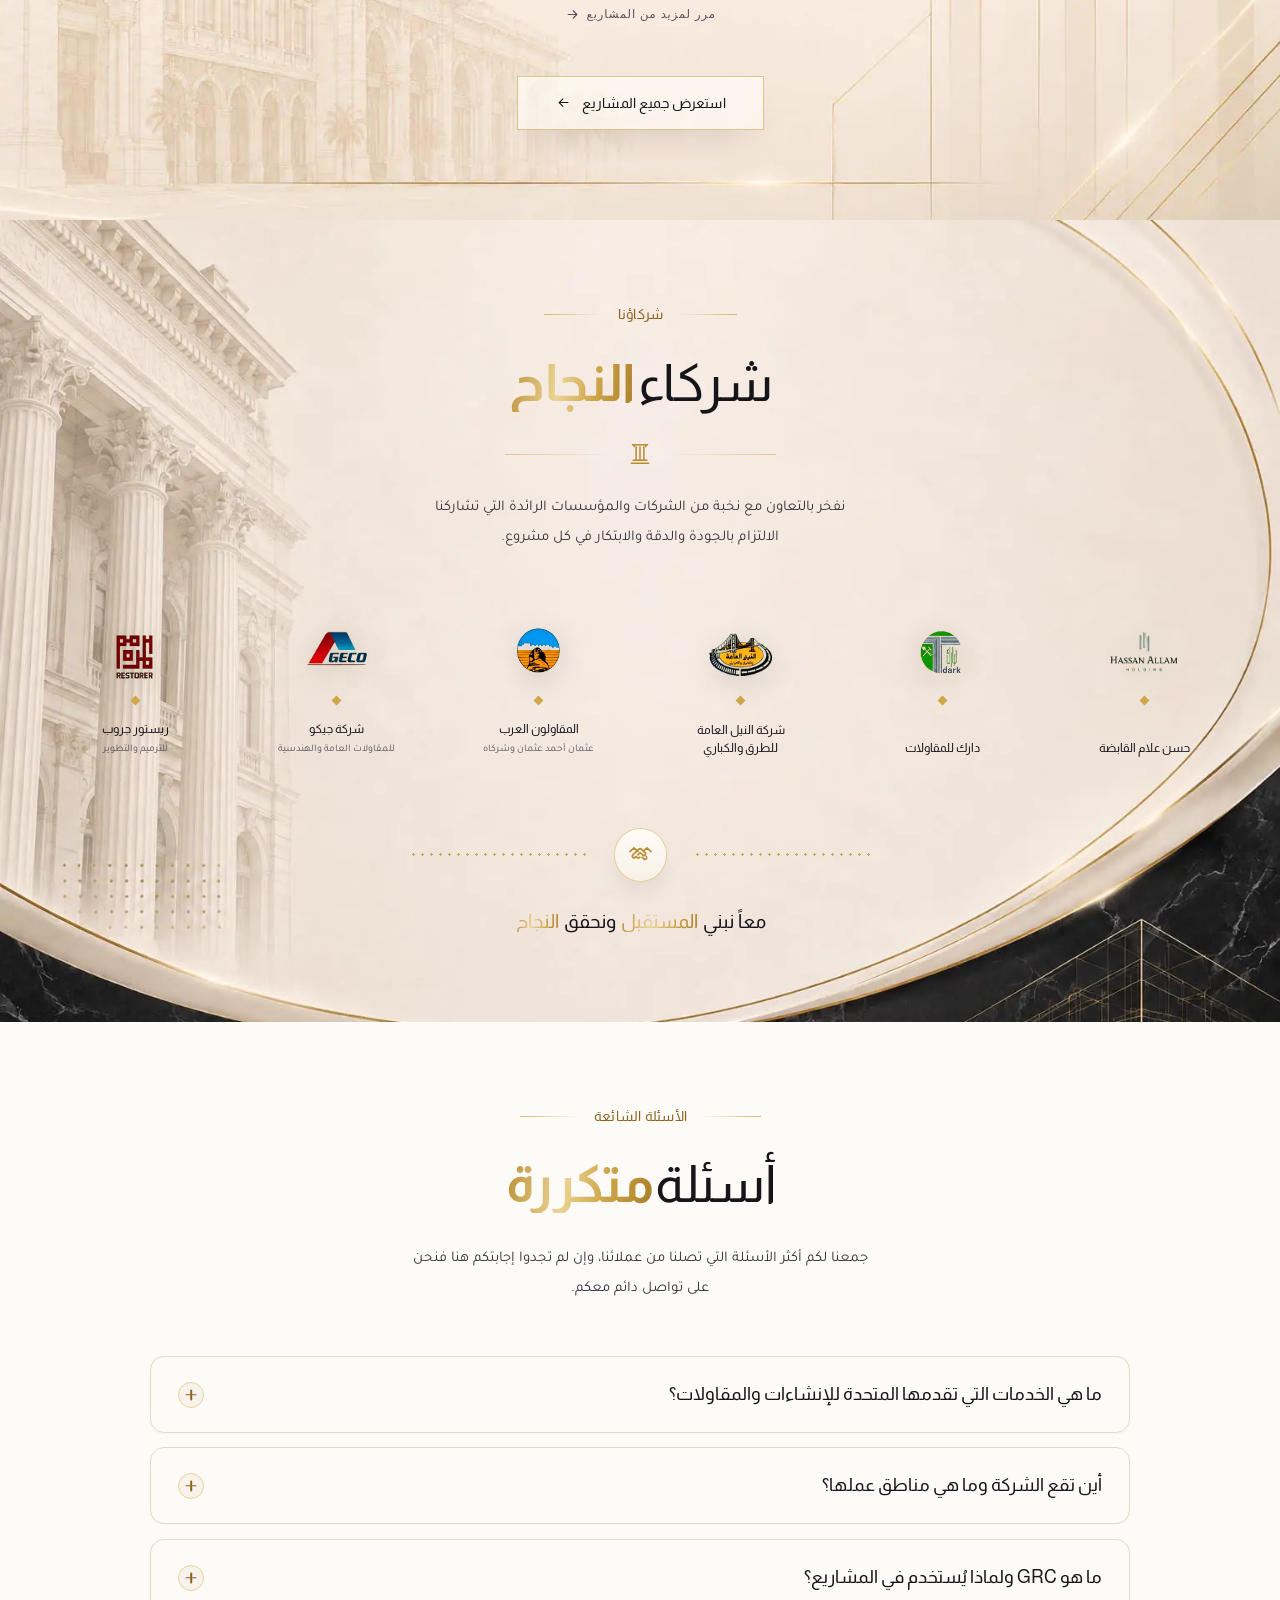
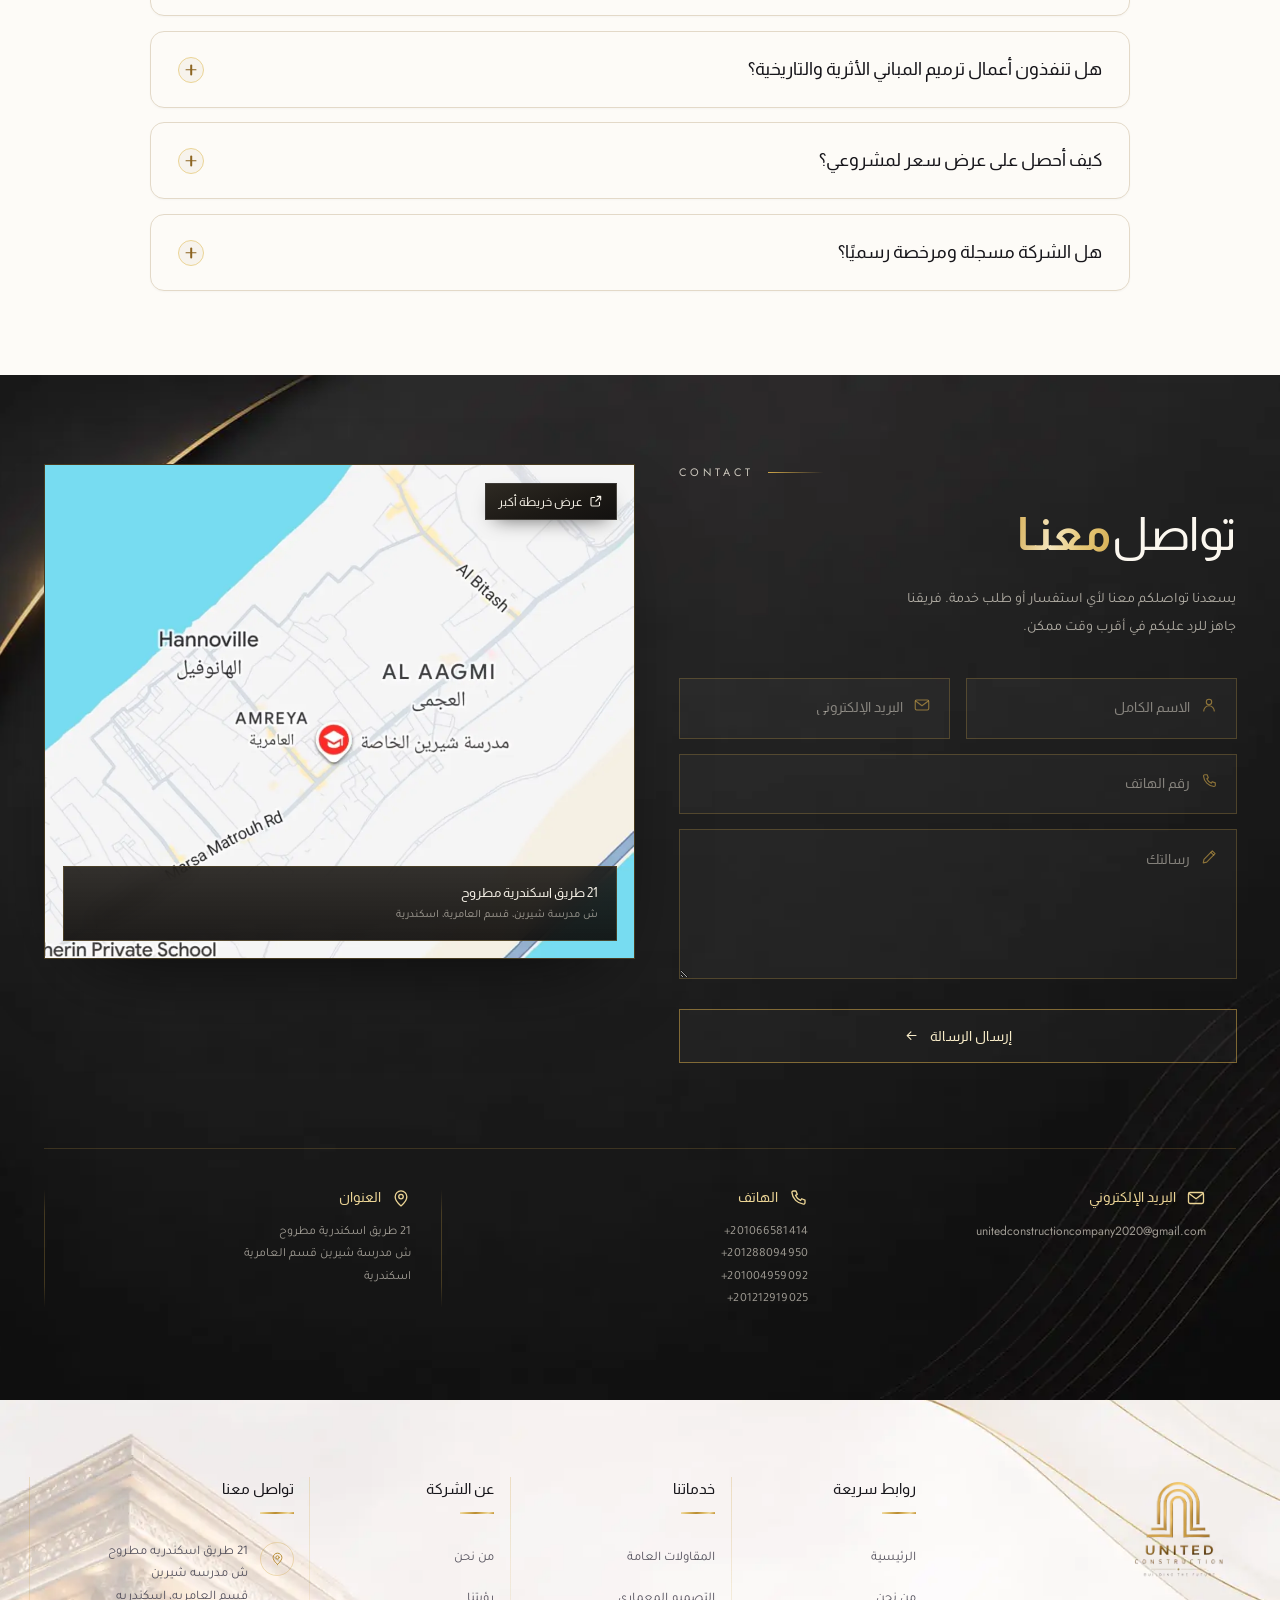
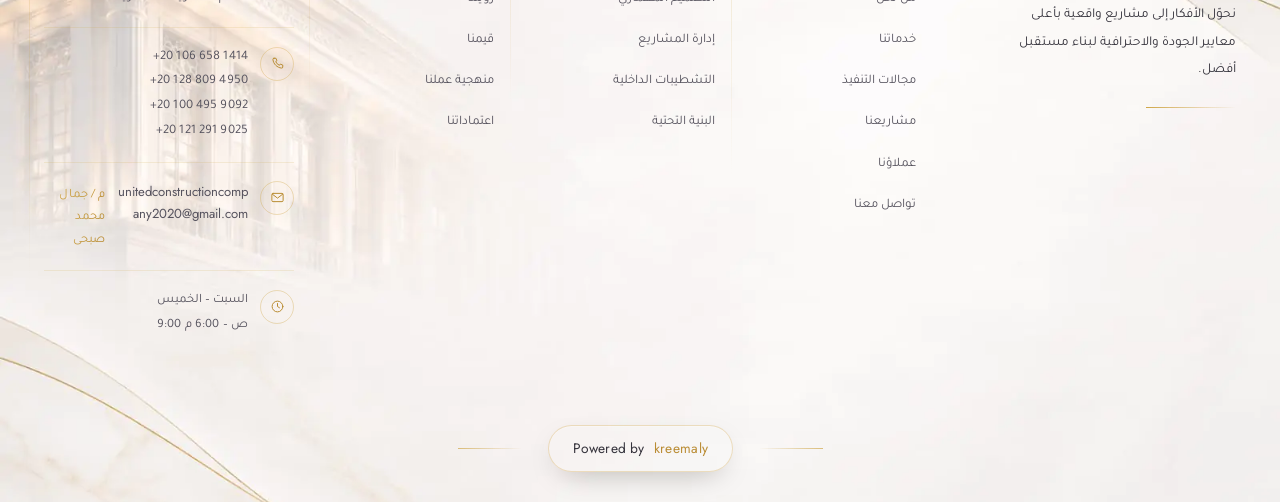
==== commit 9cfcb69b: "Replace site logo with the new upscaled United Construction artwork Co-Authored-By: Claude Sonnet 5 " ====
--- a/index.html
+++ b/index.html
@@ -216,7 +216,7 @@
 
     <!-- Logo (right side in RTL) -->
     <a class="brand" href="#" data-i18n-attr="aria-label:a11y.brand" aria-label="المتحدة للإنشاءات والمقاولات — الصفحة الرئيسية" data-anim="logo">
-      <img src="assets/logo.webp?v=2" alt="شعار المتحدة للإنشاءات والمقاولات" data-i18n-attr="alt:a11y.logo" width="541" height="461" decoding="async">
+      <img src="assets/logo.webp?v=3" alt="شعار المتحدة للإنشاءات والمقاولات" data-i18n-attr="alt:a11y.logo" width="541" height="461" decoding="async">
     </a>
 
     <!-- Desktop navigation -->
@@ -278,7 +278,7 @@
   </button>
 
   <div class="drawer-brand">
-    <img src="assets/logo.webp?v=2" alt="شعار المتحدة للإنشاءات والمقاولات" data-i18n-attr="alt:a11y.logo" width="541" height="461" loading="lazy" decoding="async">
+    <img src="assets/logo.webp?v=3" alt="شعار المتحدة للإنشاءات والمقاولات" data-i18n-attr="alt:a11y.logo" width="541" height="461" loading="lazy" decoding="async">
   </div>
 
   <nav aria-label="قائمة الجوال" data-i18n-attr="aria-label:a11y.mobileNav">
@@ -547,7 +547,7 @@
 <section class="sec sec--about" id="about" aria-labelledby="aboutTitle">
 
   <div class="sec-bg" aria-hidden="true"></div>
-  <img class="sec-mark" src="assets/logo.webp?v=2" alt="" width="541" height="461" loading="lazy" decoding="async" aria-hidden="true">
+  <img class="sec-mark" src="assets/logo.webp?v=3" alt="" width="541" height="461" loading="lazy" decoding="async" aria-hidden="true">
 
   <div class="sec-inner">
 
@@ -736,7 +736,7 @@
 <section class="sec sec--projects" id="projects" aria-labelledby="projectsTitle">
 
   <div class="sec-bg" aria-hidden="true"></div>
-  <img class="sec-mark" src="assets/logo.webp?v=2" alt="" width="541" height="461" loading="lazy" decoding="async" aria-hidden="true">
+  <img class="sec-mark" src="assets/logo.webp?v=3" alt="" width="541" height="461" loading="lazy" decoding="async" aria-hidden="true">
 
   <div class="sec-inner">
 
@@ -1232,7 +1232,7 @@
 
       <!-- brand -->
       <div class="fo-brand" data-reveal style="--r:0">
-        <img src="assets/logo.webp?v=2" alt="شعار المتحدة للإنشاءات والمقاولات" data-i18n-attr="alt:a11y.logo" width="541" height="461" loading="lazy" decoding="async">
+        <img src="assets/logo.webp?v=3" alt="شعار المتحدة للإنشاءات والمقاولات" data-i18n-attr="alt:a11y.logo" width="541" height="461" loading="lazy" decoding="async">
         <p class="fo-blurb" data-i18n="footer.blurb">
           نحوّل الأفكار إلى مشاريع واقعية بأعلى معايير الجودة والاحترافية
           لبناء مستقبل أفضل.
